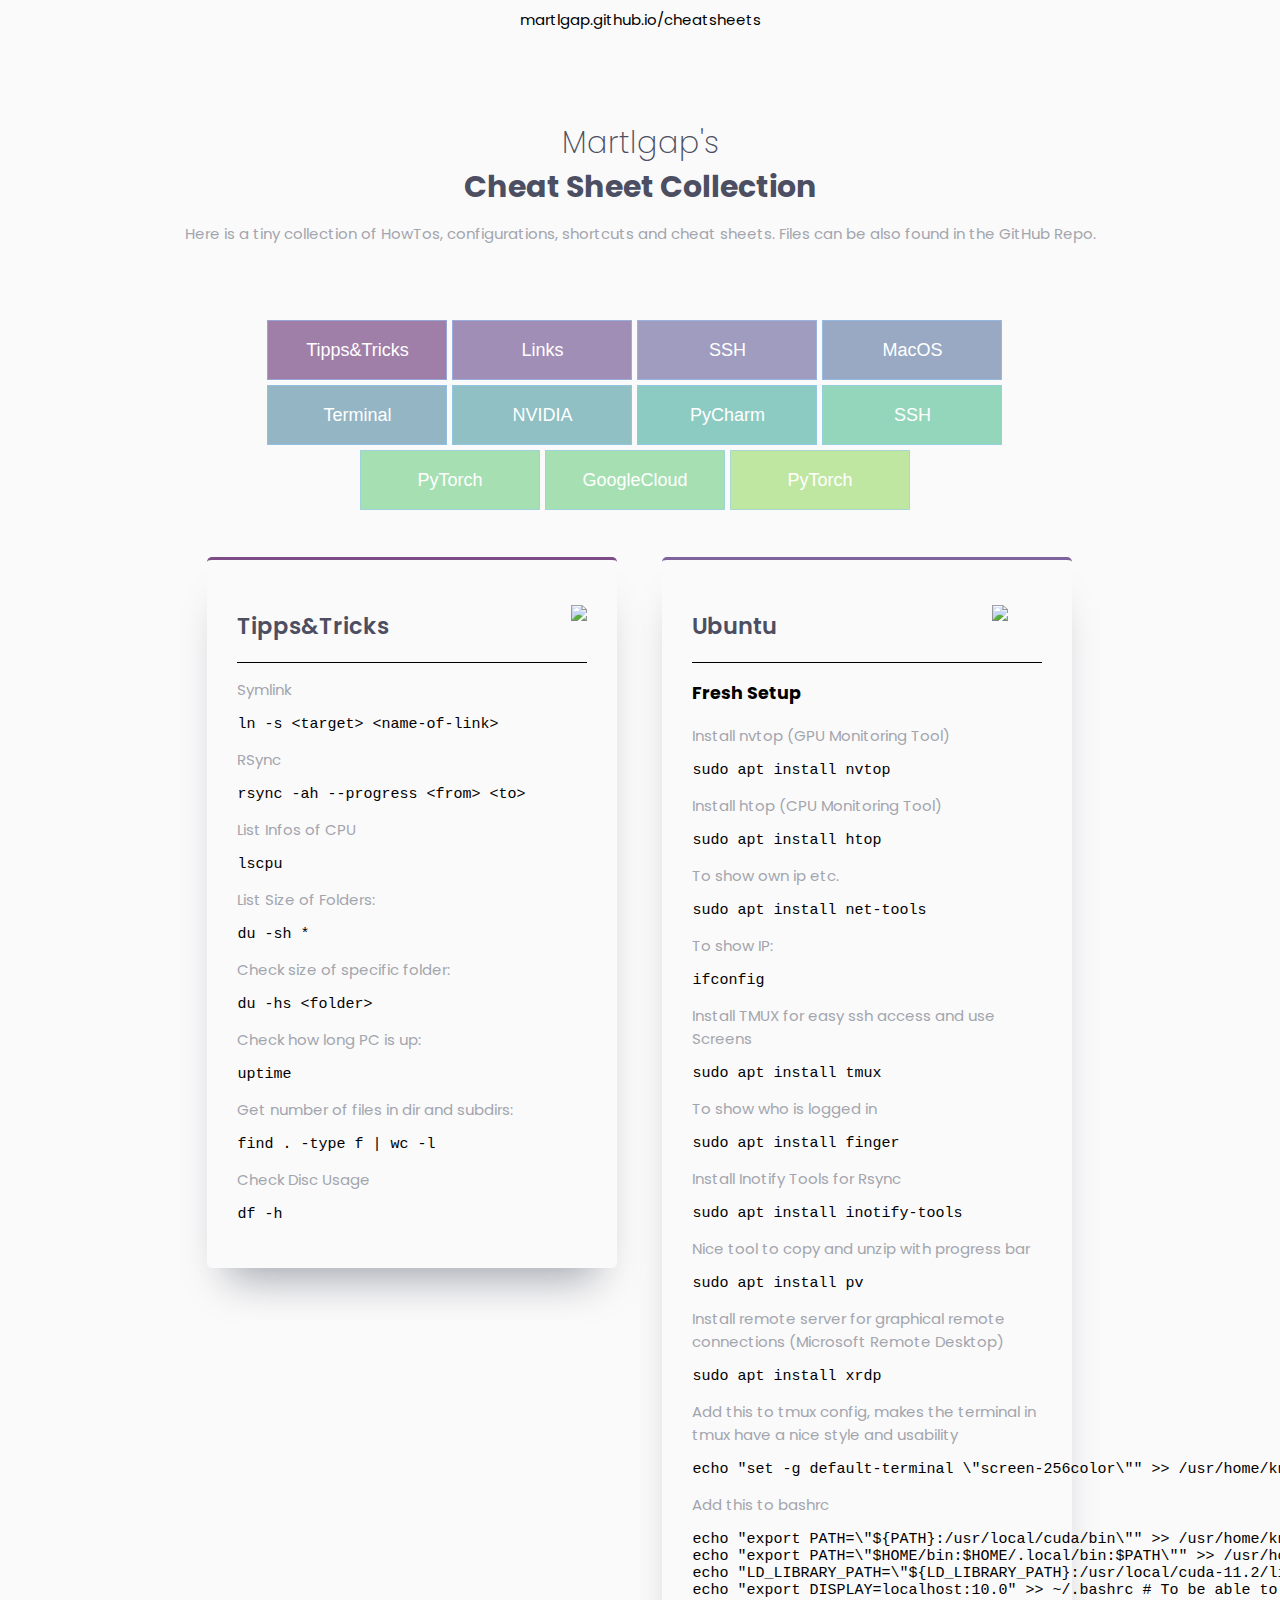
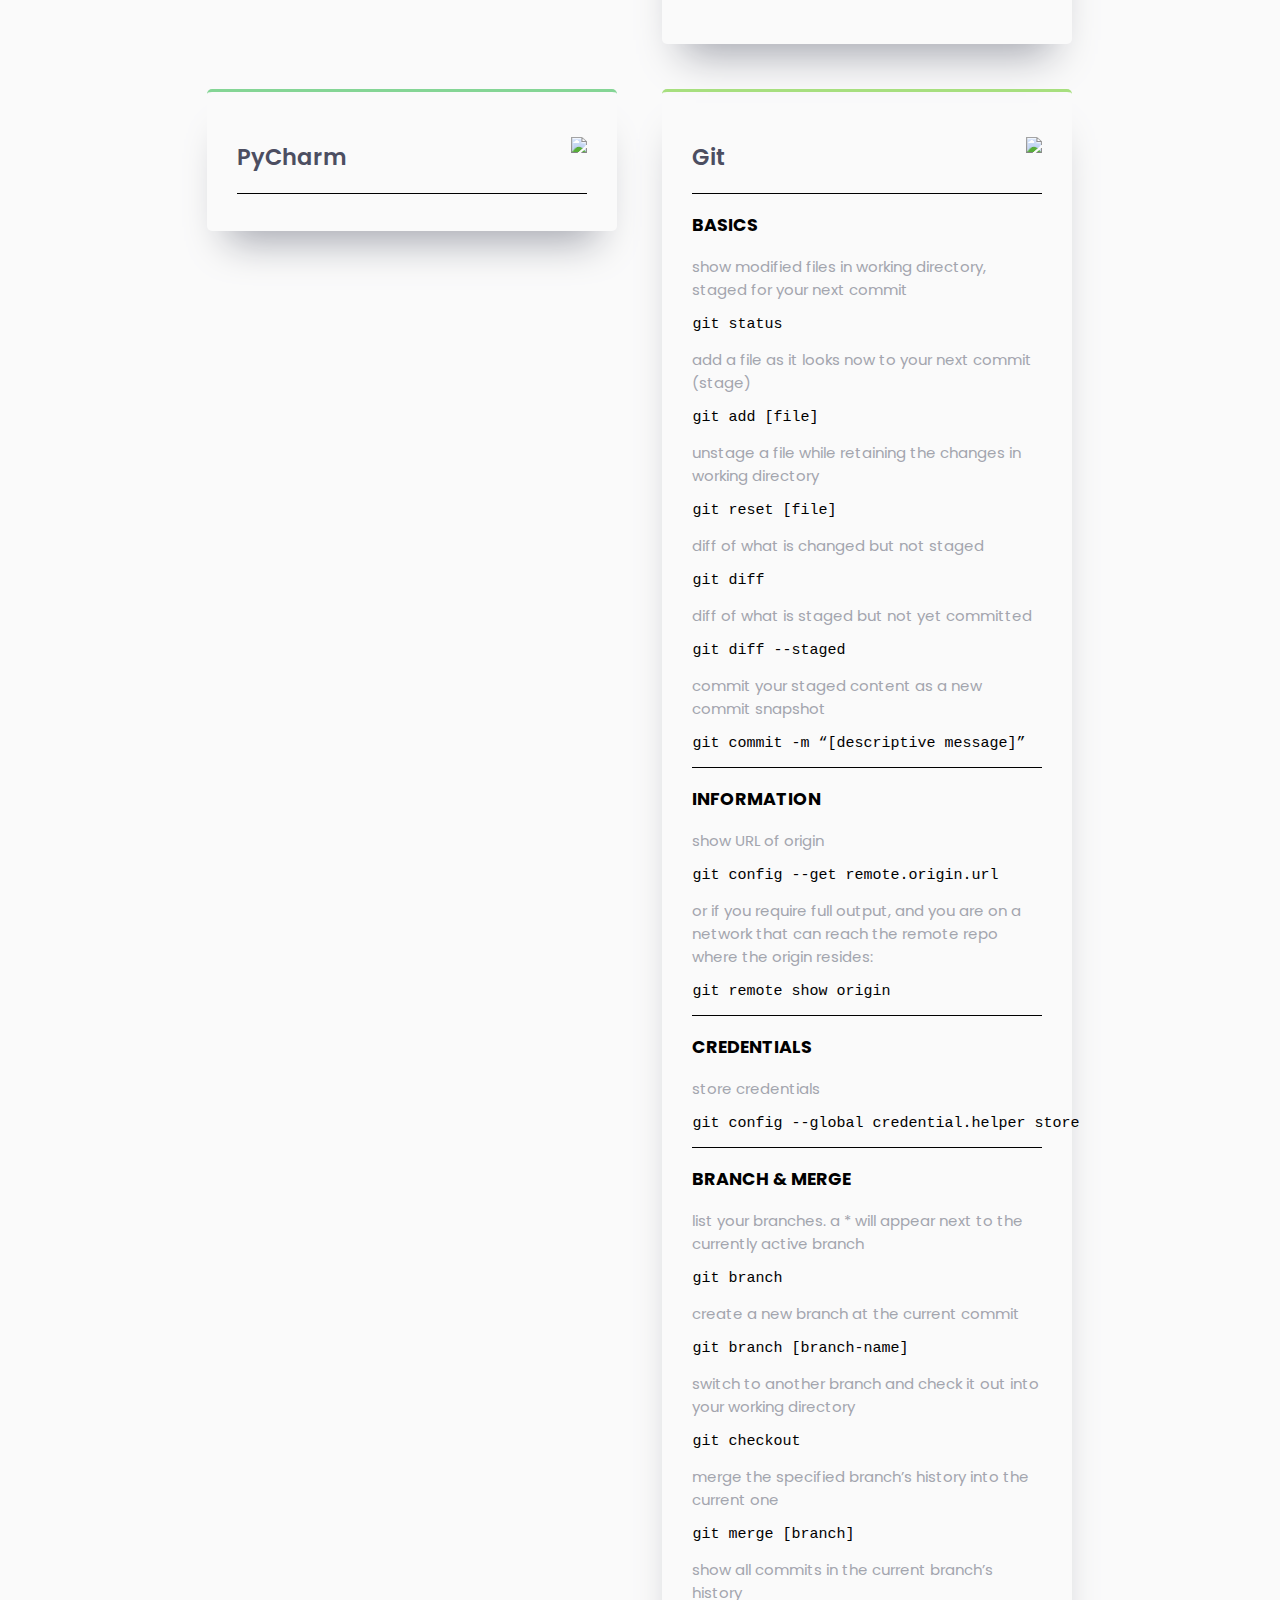
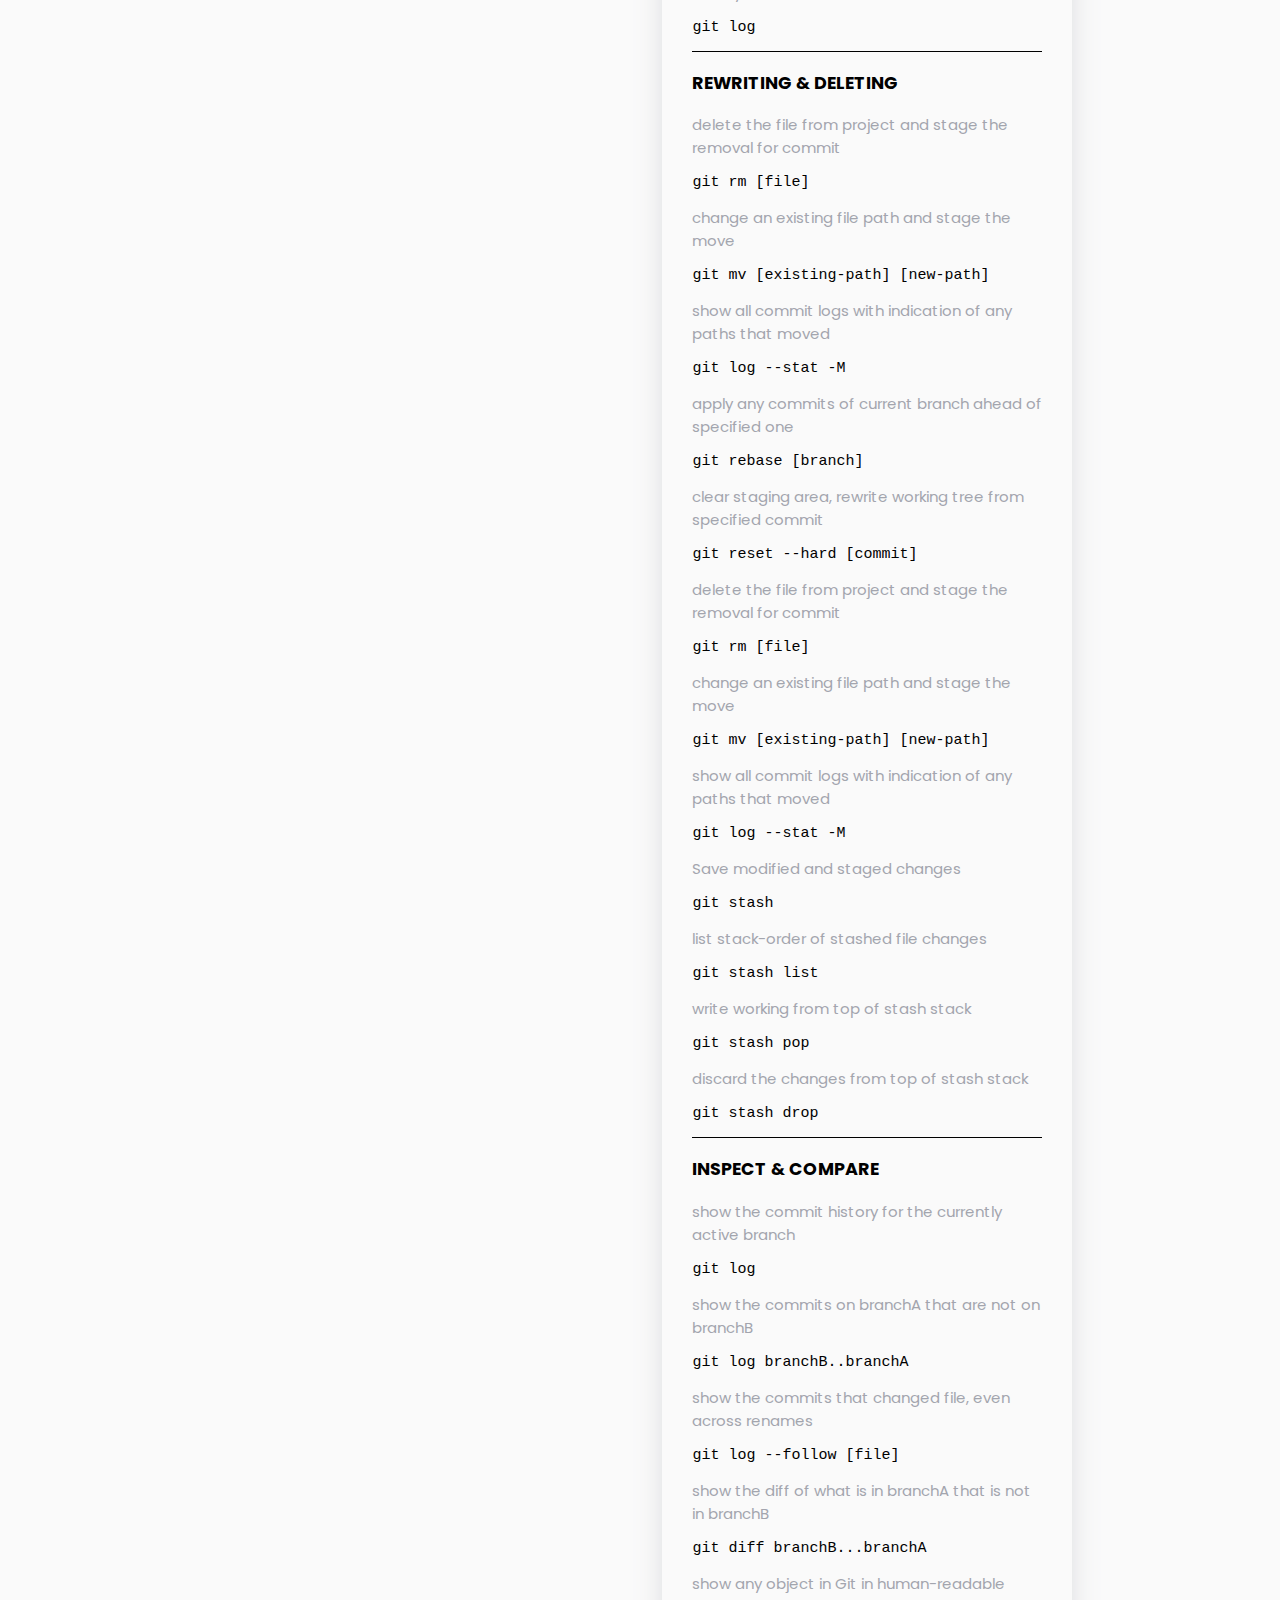
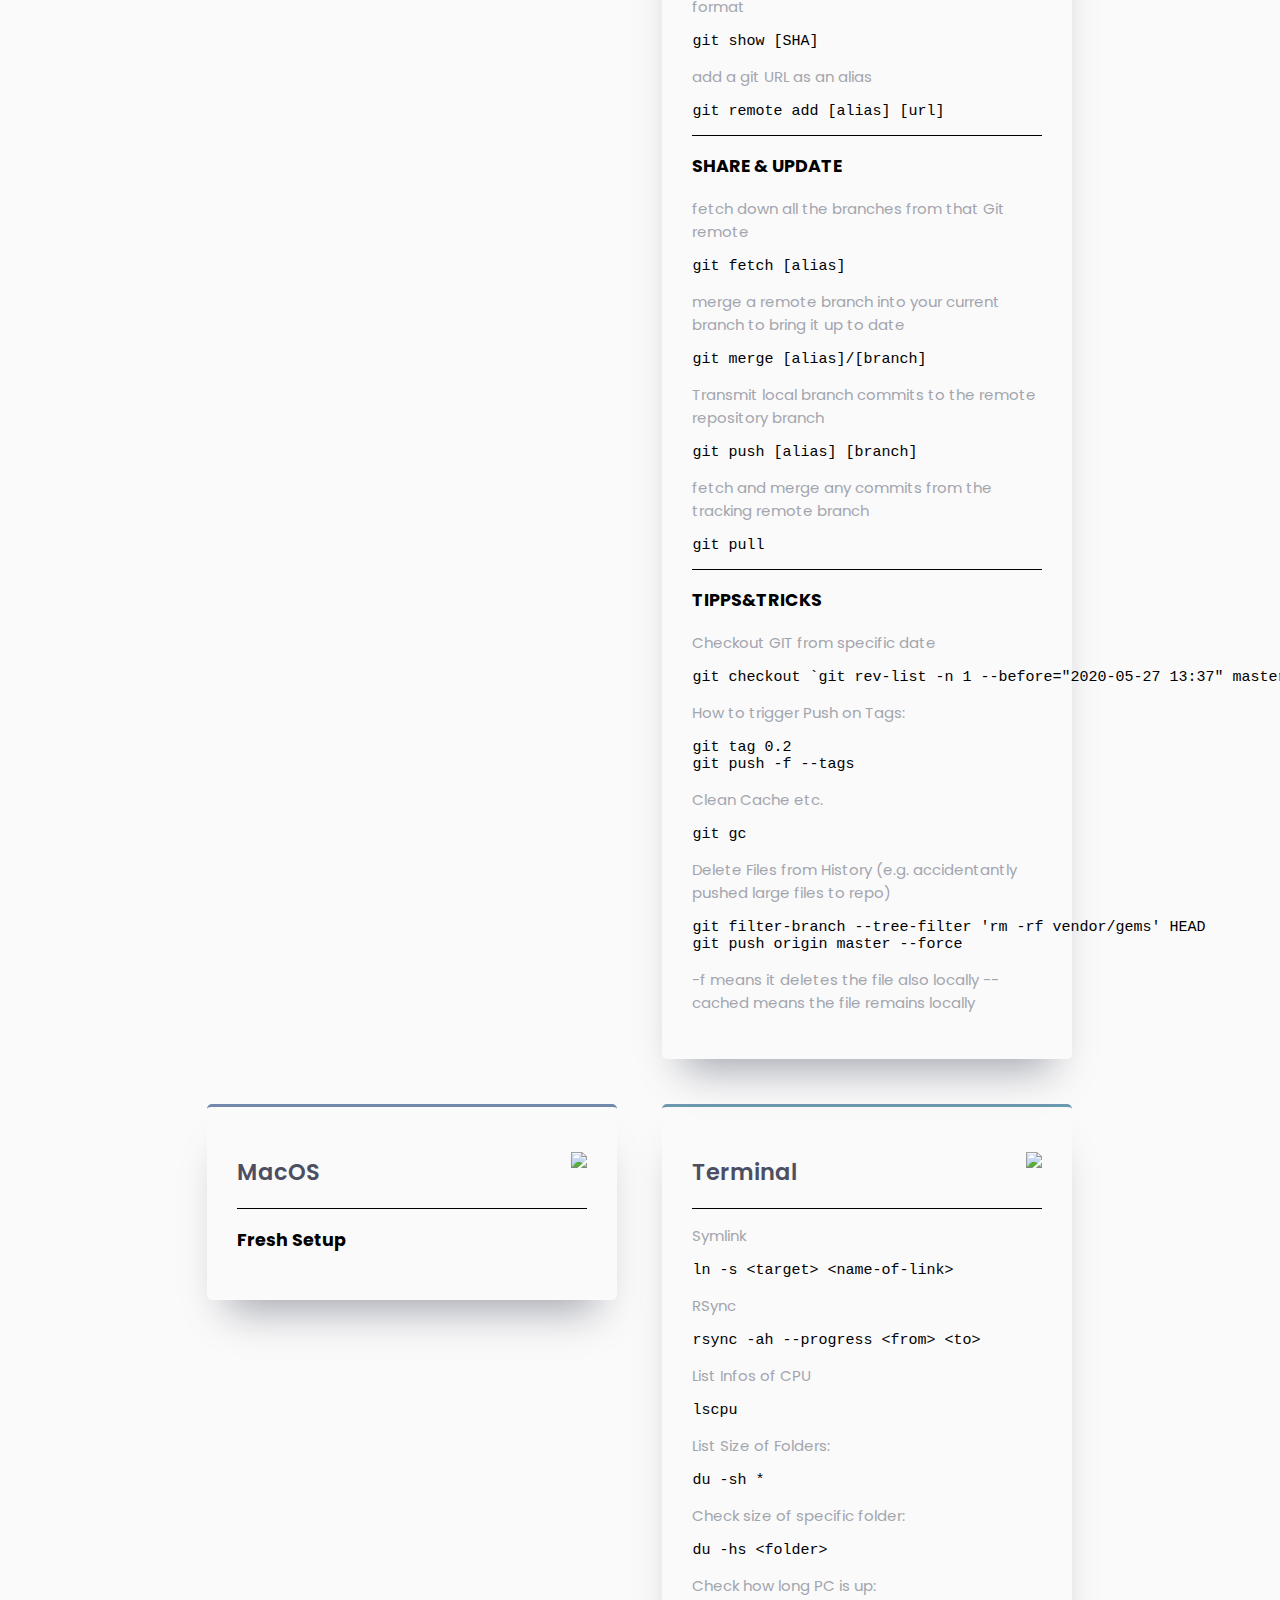
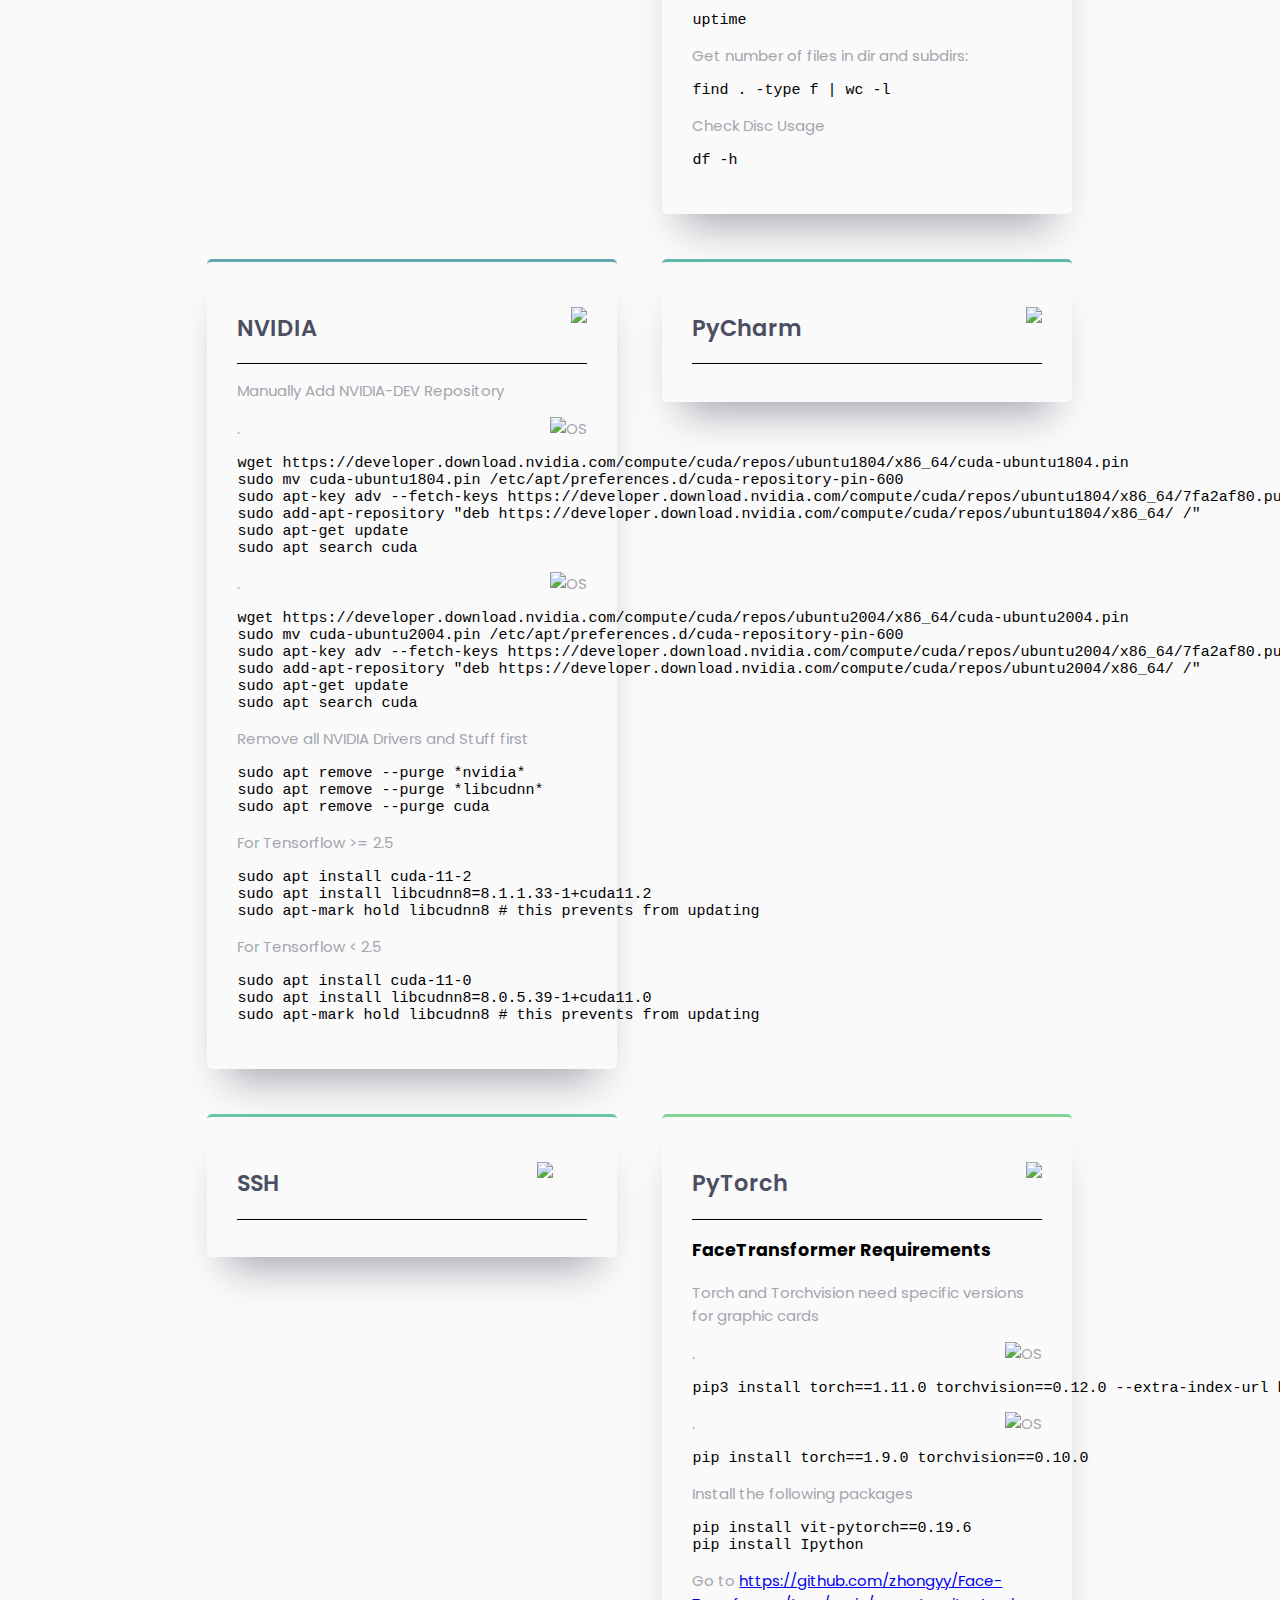
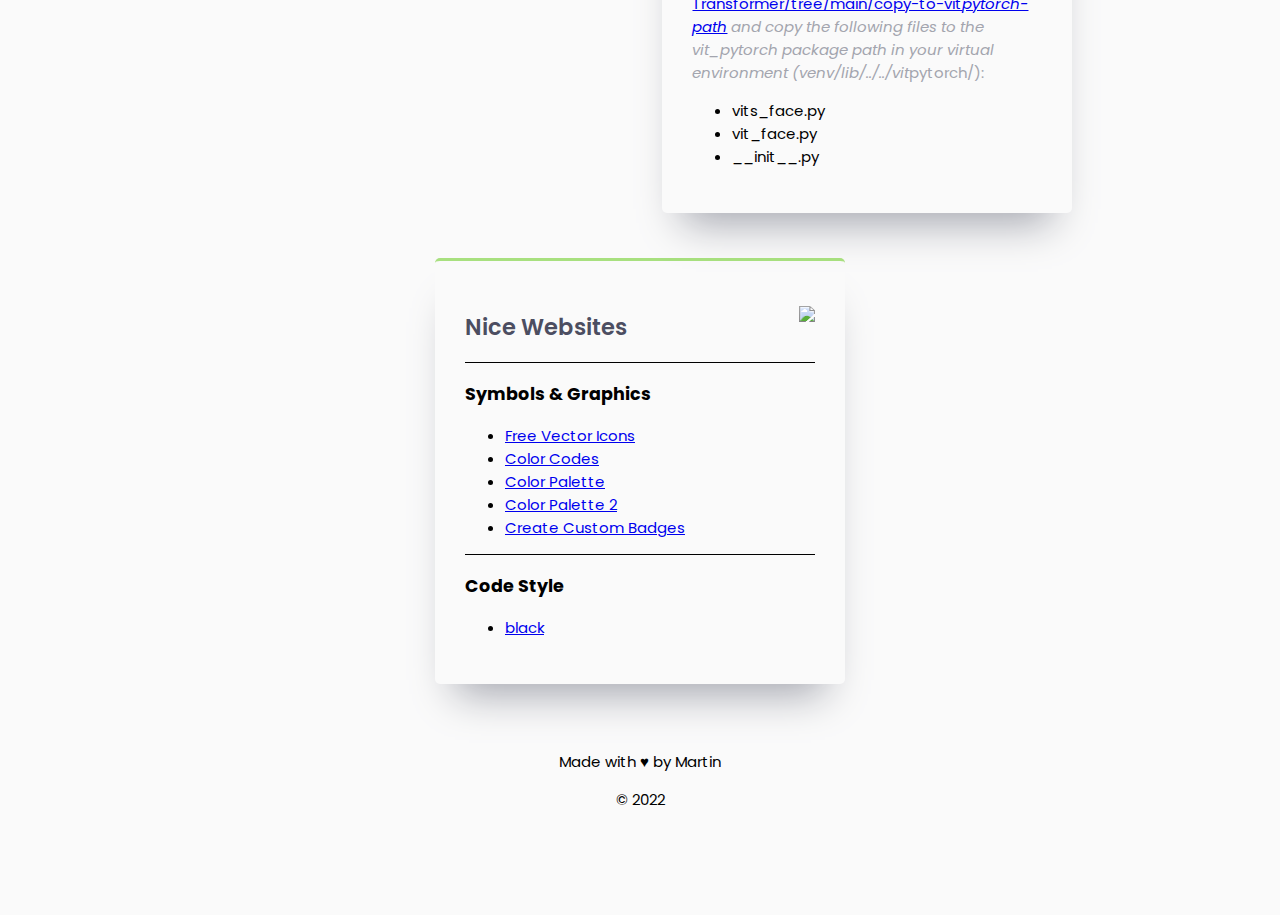
==== docs/index.html @ 06612ca5 "Merge branch 'main' of https://github.com/Martlgap/cheatsheets" ====
<!DOCTYPE html>

<html lang="en">
  <head>
    <meta charset="utf-8" />
    <meta name="viewport" content="width=device-width, initial-scale=1" />

    <title>Matlgaps's Cheat Sheets</title>
    <meta name="description" content="A collection of HowTos, configurations, and cheatsheets." />
    <meta name="author" content="Martin Knoche" />

    <meta property="og:title" content="Matlgaps's Cheat Sheets" />
    <meta property="og:type" content="website" />
    <meta property="og:url" content="https://www.sitepoint.com/a-basic-html5-template/" />
    <meta property="og:description" content="A simple HTML5 Template for new projects." />
    <meta property="og:image" content="./preview.png" />

    <link rel="apple-touch-icon" sizes="180x180" href="./favicon/apple-touch-icon.png" />
    <link rel="icon" type="image/png" sizes="32x32" href="./favicon/favicon-32x32.png" />
    <link rel="icon" type="image/png" sizes="16x16" href="./favicon/favicon-16x16.png" />
    <link rel="manifest" href="./favicon/site.webmanifest" />

    <link href="https://cdnjs.cloudflare.com/ajax/libs/prism/1.29.0/themes/prism.css" rel="stylesheet" />
    <link href="https://cdnjs.cloudflare.com/ajax/libs/prism/1.29.0/plugins/toolbar/prism-toolbar.css" rel="stylesheet" />
    <link href="https://fonts.googleapis.com/css2?family=Poppins:ital,wght@0,200;0,400;0,600;1,200;1,400;1,600&display=swap" rel="stylesheet" />
    <link href="css/style.css" rel="stylesheet" />
  </head>

  <body>
    <div class="container">
      <a href="https://martlgap.github.io/cheatsheets" style="color: black; text-decoration-line: none">martlgap.github.io/cheatsheets</a>
    </div>

    <div class="header">
      <h1>Martlgap's</h1>
      <h1>Cheat Sheet Collection</h1>
      <p>Here is a tiny collection of HowTos, configurations, shortcuts and cheat sheets. Files can be also found in the GitHub Repo.</p>
    </div>

    <div class="container">
      <div class="container1">
        <div class="item">
          <button class="btn btn-0">
            <a href="#Tipps&Tricks">
              <svg width="180px" height="60px" viewBox="0 0 180 60" class="border">
                <polyline points="179,1 179,59 1,59 1,1 179,1" class="bg-line" />
                <polyline points="179,1 179,59 1,59 1,1 179,1" class="hl-line" />
              </svg>
              <span>Tipps&Tricks</span>
            </a>
          </button>
        </div>
        <div class="item">
          <button class="btn btn-1">
            <a href="#Links">
              <svg width="180px" height="60px" viewBox="0 0 180 60" class="border">
                <polyline points="179,1 179,59 1,59 1,1 179,1" class="bg-line" />
                <polyline points="179,1 179,59 1,59 1,1 179,1" class="hl-line" />
              </svg>
              <span>Links</span>
            </a>
          </button>
        </div>
        <div class="item">
          <button class="btn btn-2">
            <a href="#SSH">
              <svg width="180px" height="60px" viewBox="0 0 180 60" class="border">
                <polyline points="179,1 179,59 1,59 1,1 179,1" class="bg-line" />
                <polyline points="179,1 179,59 1,59 1,1 179,1" class="hl-line" />
              </svg>
              <span>SSH</span>
            </a>
          </button>
        </div>
        <div class="item">
          <button class="btn btn-3">
            <a href="#MacOS">
              <svg width="180px" height="60px" viewBox="0 0 180 60" class="border">
                <polyline points="179,1 179,59 1,59 1,1 179,1" class="bg-line" />
                <polyline points="179,1 179,59 1,59 1,1 179,1" class="hl-line" />
              </svg>
              <span>MacOS</span>
            </a>
          </button>
        </div>
        <div class="item">
          <button class="btn btn-4">
            <a href="#Terminal">
              <svg width="180px" height="60px" viewBox="0 0 180 60" class="border">
                <polyline points="179,1 179,59 1,59 1,1 179,1" class="bg-line" />
                <polyline points="179,1 179,59 1,59 1,1 179,1" class="hl-line" />
              </svg>
              <span>Terminal</span>
            </a>
          </button>
        </div>
        <div class="item">
          <button class="btn btn-5">
            <a href="#NVIDIA">
              <svg width="180px" height="60px" viewBox="0 0 180 60" class="border">
                <polyline points="179,1 179,59 1,59 1,1 179,1" class="bg-line" />
                <polyline points="179,1 179,59 1,59 1,1 179,1" class="hl-line" />
              </svg>
              <span>NVIDIA</span>
            </a>
          </button>
        </div>
        <div class="item">
          <button class="btn btn-6">
            <a href="#PyCharm">
              <svg width="180px" height="60px" viewBox="0 0 180 60" class="border">
                <polyline points="179,1 179,59 1,59 1,1 179,1" class="bg-line" />
                <polyline points="179,1 179,59 1,59 1,1 179,1" class="hl-line" />
              </svg>
              <span>PyCharm</span>
            </a>
          </button>
        </div>
        <div class="item">
          <button class="btn btn-7">
            <a href="#SSH">
              <svg width="180px" height="60px" viewBox="0 0 180 60" class="border">
                <polyline points="179,1 179,59 1,59 1,1 179,1" class="bg-line" />
                <polyline points="179,1 179,59 1,59 1,1 179,1" class="hl-line" />
              </svg>
              <span>SSH</span>
            </a>
          </button>
        </div>
        <div class="item">
          <button class="btn btn-8">
            <a href="#PyTorch">
              <svg width="180px" height="60px" viewBox="0 0 180 60" class="border">
                <polyline points="179,1 179,59 1,59 1,1 179,1" class="bg-line" />
                <polyline points="179,1 179,59 1,59 1,1 179,1" class="hl-line" />
              </svg>
              <span>PyTorch</span>
            </a>
          </button>
        </div>
        <div class="item">
          <button class="btn btn-8">
            <a href="#GoogleCloud">
              <svg width="180px" height="60px" viewBox="0 0 180 60" class="border">
                <polyline points="179,1 179,59 1,59 1,1 179,1" class="bg-line" />
                <polyline points="179,1 179,59 1,59 1,1 179,1" class="hl-line" />
              </svg>
              <span>GoogleCloud</span>
            </a>
          </button>
        </div>
        <div class="item">
          <button class="btn btn-9">
            <a href="#Links">
              <svg width="180px" height="60px" viewBox="0 0 180 60" class="border">
                <polyline points="179,1 179,59 1,59 1,1 179,1" class="bg-line" />
                <polyline points="179,1 179,59 1,59 1,1 179,1" class="hl-line" />
              </svg>
              <span>PyTorch</span>
            </a>
          </button>
        </div>
      </div>
    </div>

    <div class="container">
      <div class="container2">
        <div class="box box-0" id="Tipps&Tricks"><p><img src="https://cdn-icons-png.flaticon.com/512/564/564427.png" height="50px"></img></p>

<h2>Tipps&amp;Tricks</h2>

<hr />

<p>Symlink</p>

<pre><code class="bash language-bash">ln -s &lt;target&gt; &lt;name-of-link&gt;
</code></pre>

<p>RSync</p>

<pre><code class="bash language-bash">rsync -ah --progress &lt;from&gt; &lt;to&gt;
</code></pre>

<p>List Infos of CPU</p>

<pre><code class="shell language-shell">lscpu
</code></pre>

<p>List Size of Folders:</p>

<pre><code class="shell language-shell">du -sh *
</code></pre>

<p>Check size of specific folder:</p>

<pre><code class="bash language-bash">du -hs &lt;folder&gt;
</code></pre>

<p>Check how long PC is up:</p>

<pre><code class="bash language-bash">uptime
</code></pre>

<p>Get number of files in dir and subdirs:</p>

<pre><code class="bash language-bash">find . -type f | wc -l
</code></pre>

<p>Check Disc Usage</p>

<pre><code class="bash language-bash">df -h
</code></pre>
</div>
        <div class="box box-1" id="Ubuntu"><p><img src="https://upload.wikimedia.org/wikipedia/commons/9/9e/UbuntuCoF.svg" width=50px></img></p>

<h2>Ubuntu</h2>

<hr />

<h3>Fresh Setup</h3>

<p>Install nvtop (GPU Monitoring Tool)</p>

<pre><code class="bash language-bash">sudo apt install nvtop
</code></pre>

<p>Install htop (CPU Monitoring Tool)</p>

<pre><code class="bash language-bash">sudo apt install htop
</code></pre>

<p>To show own ip etc.</p>

<pre><code class="bash language-bash">sudo apt install net-tools
</code></pre>

<p>To show IP:</p>

<pre><code class="bash language-bash">ifconfig
</code></pre>

<p>Install TMUX for easy ssh access and use Screens</p>

<pre><code class="bash language-bash">sudo apt install tmux
</code></pre>

<p>To show who is logged in</p>

<pre><code class="bash language-bash">sudo apt install finger
</code></pre>

<p>Install Inotify Tools for Rsync</p>

<pre><code class="bash language-bash">sudo apt install inotify-tools
</code></pre>

<p>Nice tool to copy and unzip with progress bar</p>

<pre><code class="bash language-bash">sudo apt install pv
</code></pre>

<p>Install remote server for graphical remote connections (Microsoft Remote Desktop)</p>

<pre><code class="bash language-bash">sudo apt install xrdp
</code></pre>

<p>Add this to tmux config, makes the terminal in tmux have a nice style and usability</p>

<pre><code class="bash language-bash">echo "set -g default-terminal \"screen-256color\"" &gt;&gt; /usr/home/kno/.tmux.conf
</code></pre>

<p>Add this to bashrc</p>

<pre><code class="bash language-bash">echo "export PATH=\"${PATH}:/usr/local/cuda/bin\"" &gt;&gt; /usr/home/kno/.bashrc # Set Cuda Path
echo "export PATH=\"$HOME/bin:$HOME/.local/bin:$PATH\"" &gt;&gt; /usr/home/kno/.bashrc
echo "LD_LIBRARY_PATH=\"${LD_LIBRARY_PATH}:/usr/local/cuda-11.2/lib64\"" &gt;&gt; /usr/home/kno/.bashrc # Set Cuda Version
echo "export DISPLAY=localhost:10.0" &gt;&gt; ~/.bashrc # To be able to show window on other machine
</code></pre>
</div>
        <div class="box box-8" id="PyCharm"><p><img src="https://upload.wikimedia.org/wikipedia/commons/1/1d/PyCharm_Icon.svg" height="50px"></img></p>

<h2>PyCharm</h2>

<hr />
</div>
        <div class="box box-9" id="Git"><p><img src="https://git-scm.com/images/logos/downloads/Git-Icon-1788C.png" height=40px></img></p>

<h2>Git</h2>

<hr />

<h3>BASICS</h3>

<p>show modified files in working directory, staged for your next commit</p>

<pre><code class="bash language-bash">git status
</code></pre>

<p>add a file as it looks now to your next commit (stage)</p>

<pre><code class="bash language-bash">git add [file]
</code></pre>

<p>unstage a file while retaining the changes in working directory</p>

<pre><code class="bash language-bash">git reset [file]
</code></pre>

<p>diff of what is changed but not staged</p>

<pre><code class="bash language-bash">git diff
</code></pre>

<p>diff of what is staged but not yet committed</p>

<pre><code class="bash language-bash">git diff --staged
</code></pre>

<p>commit your staged content as a new commit snapshot</p>

<pre><code class="bash language-bash">git commit -m “[descriptive message]”
</code></pre>

<hr />

<h3>INFORMATION</h3>

<p>show URL of origin</p>

<pre><code class="bash language-bash">git config --get remote.origin.url
</code></pre>

<p>or if you require full output, and you are on a network that can reach the remote repo where the origin resides:</p>

<pre><code class="bash language-bash">git remote show origin
</code></pre>

<hr />

<h3>CREDENTIALS</h3>

<p>store credentials</p>

<pre><code class="bash language-bash">git config --global credential.helper store
</code></pre>

<hr />

<h3>BRANCH &amp; MERGE</h3>

<p>list your branches. a * will appear next to the currently active branch</p>

<pre><code class="bash language-bash">git branch
</code></pre>

<p>create a new branch at the current commit</p>

<pre><code class="bash language-bash">git branch [branch-name]
</code></pre>

<p>switch to another branch and check it out into your working directory</p>

<pre><code class="bash language-bash">git checkout
</code></pre>

<p>merge the specified branch’s history into the current one</p>

<pre><code class="bash language-bash">git merge [branch]
</code></pre>

<p>show all commits in the current branch’s history</p>

<pre><code class="bash language-bash">git log
</code></pre>

<hr />

<h3>REWRITING &amp; DELETING</h3>

<p>delete the file from project and stage the removal for commit</p>

<pre><code class="bash language-bash">git rm [file]
</code></pre>

<p>change an existing file path and stage the move</p>

<pre><code class="bash language-bash">git mv [existing-path] [new-path]
</code></pre>

<p>show all commit logs with indication of any paths that moved</p>

<pre><code class="bash language-bash">git log --stat -M
</code></pre>

<p>apply any commits of current branch ahead of specified one</p>

<pre><code class="bash language-bash">git rebase [branch]
</code></pre>

<p>clear staging area, rewrite working tree from specified commit</p>

<pre><code class="bash language-bash">git reset --hard [commit]
</code></pre>

<p>delete the file from project and stage the removal for commit</p>

<pre><code class="bash language-bash">git rm [file]
</code></pre>

<p>change an existing file path and stage the move</p>

<pre><code class="bash language-bash">git mv [existing-path] [new-path]
</code></pre>

<p>show all commit logs with indication of any paths that moved</p>

<pre><code class="bash language-bash">git log --stat -M
</code></pre>

<p>Save modified and staged changes</p>

<pre><code class="bash language-bash">git stash
</code></pre>

<p>list stack-order of stashed file changes</p>

<pre><code class="bash language-bash">git stash list
</code></pre>

<p>write working from top of stash stack</p>

<pre><code class="bash language-bash">git stash pop
</code></pre>

<p>discard the changes from top of stash stack</p>

<pre><code class="bash language-bash">git stash drop
</code></pre>

<hr />

<h3>INSPECT &amp; COMPARE</h3>

<p>show the commit history for the currently active branch</p>

<pre><code class="bash language-bash">git log
</code></pre>

<p>show the commits on branchA that are not on branchB</p>

<pre><code class="bash language-bash">git log branchB..branchA
</code></pre>

<p>show the commits that changed file, even across renames</p>

<pre><code class="bash language-bash">git log --follow [file]
</code></pre>

<p>show the diff of what is in branchA that is not in branchB</p>

<pre><code class="bash language-bash">git diff branchB...branchA
</code></pre>

<p>show any object in Git in human-readable format</p>

<pre><code class="bash language-bash">git show [SHA]
</code></pre>

<p>add a git URL as an alias</p>

<pre><code class="bash language-bash">git remote add [alias] [url]
</code></pre>

<hr />

<h3>SHARE &amp; UPDATE</h3>

<p>fetch down all the branches from that Git remote</p>

<pre><code class="bash language-bash">git fetch [alias]
</code></pre>

<p>merge a remote branch into your current branch to bring it up to date</p>

<pre><code class="bash language-bash">git merge [alias]/[branch]
</code></pre>

<p>Transmit local branch commits to the remote repository branch</p>

<pre><code class="bash language-bash">git push [alias] [branch]
</code></pre>

<p>fetch and merge any commits from the tracking remote branch</p>

<pre><code class="bash language-bash">git pull
</code></pre>

<hr />

<h3>TIPPS&amp;TRICKS</h3>

<p>Checkout GIT from specific date</p>

<pre><code class="bash language-bash">git checkout `git rev-list -n 1 --before="2020-05-27 13:37" master`
</code></pre>

<p>How to trigger Push on Tags:</p>

<pre><code class="bash language-bash">git tag 0.2
git push -f --tags
</code></pre>

<p>Clean Cache etc.</p>

<pre><code class="bash language-bash">git gc
</code></pre>

<p>Delete Files from History (e.g. accidentantly pushed large files to repo)</p>

<pre><code class="bash language-bash">git filter-branch --tree-filter 'rm -rf vendor/gems' HEAD
git push origin master --force
</code></pre>

<p>-f means it deletes the file also locally
--cached means the file remains locally</p>
</div>
        <div class="box box-3" id="MacOS"><p><img src="https://upload.wikimedia.org/wikipedia/commons/2/22/MacOS_logo_%282017%29.svg" height="50px"></img></p>

<h2>MacOS</h2>

<hr />

<h3>Fresh Setup</h3>
</div>
        <div class="box box-4" id="Terminal"><p><img src="https://upload.wikimedia.org/wikipedia/commons/d/d8/High-contrast-utilities-terminal.svg" height=55px></img></p>

<h2>Terminal</h2>

<hr />

<p>Symlink</p>

<pre><code class="bash language-bash">ln -s &lt;target&gt; &lt;name-of-link&gt;
</code></pre>

<p>RSync</p>

<pre><code class="bash language-bash">rsync -ah --progress &lt;from&gt; &lt;to&gt;
</code></pre>

<p>List Infos of CPU</p>

<pre><code class="shell language-shell">lscpu
</code></pre>

<p>List Size of Folders:</p>

<pre><code class="shell language-shell">du -sh *
</code></pre>

<p>Check size of specific folder:</p>

<pre><code class="bash language-bash">du -hs &lt;folder&gt;
</code></pre>

<p>Check how long PC is up:</p>

<pre><code class="bash language-bash">uptime
</code></pre>

<p>Get number of files in dir and subdirs:</p>

<pre><code class="bash language-bash">find . -type f | wc -l
</code></pre>

<p>Check Disc Usage</p>

<pre><code class="bash language-bash">df -h
</code></pre>
</div>
        <div class="box box-5" id="NVIDIA"><p><img src="https://logos-world.net/wp-content/uploads/2020/11/Nvidia-Emblem.png" height=50px></img></p>

<h2>NVIDIA</h2>

<hr />

<p>Manually Add NVIDIA-DEV Repository</p>

<p><img src="https://img.shields.io/badge/UBUNTU-18.04-FFA500" alt="OS" />
.</p>

<pre><code class="bash language-bash">wget https://developer.download.nvidia.com/compute/cuda/repos/ubuntu1804/x86_64/cuda-ubuntu1804.pin
sudo mv cuda-ubuntu1804.pin /etc/apt/preferences.d/cuda-repository-pin-600
sudo apt-key adv --fetch-keys https://developer.download.nvidia.com/compute/cuda/repos/ubuntu1804/x86_64/7fa2af80.pub
sudo add-apt-repository "deb https://developer.download.nvidia.com/compute/cuda/repos/ubuntu1804/x86_64/ /"
sudo apt-get update
sudo apt search cuda
</code></pre>

<p><img src="https://img.shields.io/badge/UBUNTU-20.04-FFA500" alt="OS" />
.</p>

<pre><code class="bash language-bash">wget https://developer.download.nvidia.com/compute/cuda/repos/ubuntu2004/x86_64/cuda-ubuntu2004.pin
sudo mv cuda-ubuntu2004.pin /etc/apt/preferences.d/cuda-repository-pin-600
sudo apt-key adv --fetch-keys https://developer.download.nvidia.com/compute/cuda/repos/ubuntu2004/x86_64/7fa2af80.pub
sudo add-apt-repository "deb https://developer.download.nvidia.com/compute/cuda/repos/ubuntu2004/x86_64/ /"
sudo apt-get update
sudo apt search cuda
</code></pre>

<p>Remove all NVIDIA Drivers and Stuff first</p>

<pre><code class="bash language-bash">sudo apt remove --purge *nvidia*
sudo apt remove --purge *libcudnn*
sudo apt remove --purge cuda
</code></pre>

<p>For Tensorflow &gt;= 2.5</p>

<pre><code class="bash language-bash">sudo apt install cuda-11-2
sudo apt install libcudnn8=8.1.1.33-1+cuda11.2
sudo apt-mark hold libcudnn8 # this prevents from updating
</code></pre>

<p>For Tensorflow &lt; 2.5</p>

<pre><code class="bash language-bash">sudo apt install cuda-11-0
sudo apt install libcudnn8=8.0.5.39-1+cuda11.0
sudo apt-mark hold libcudnn8 # this prevents from updating
</code></pre>
</div>
        <div class="box box-6" id="PyCharm"><p><img src="https://upload.wikimedia.org/wikipedia/commons/1/1d/PyCharm_Icon.svg" height="50px"></img></p>

<h2>PyCharm</h2>

<hr />
</div>
        <div class="box box-7" id="SSH"><p><img src="https://cdn-icons-png.flaticon.com/512/5262/5262032.png" width=50></img></p>

<h2>SSH</h2>

<hr />
</div>
        <div class="box box-8" id="PyTorch"><p><img src="https://upload.wikimedia.org/wikipedia/commons/1/10/PyTorch_logo_icon.svg" height="50px"></img></p>

<h2>PyTorch</h2>

<hr />

<h3>FaceTransformer Requirements</h3>

<p>Torch and Torchvision need specific versions for graphic cards</p>

<p><img src="https://img.shields.io/badge/NVIDIA-RTX3090-GREEN" alt="OS" />
.</p>

<pre><code class="bash language-bash">pip3 install torch==1.11.0 torchvision==0.12.0 --extra-index-url https://download.pytorch.org/whl/cu113
</code></pre>

<p><img src="https://img.shields.io/badge/NVIDIA-GTX1070-GREEN" alt="OS" />
.</p>

<pre><code class="bash language-bash">pip install torch==1.9.0 torchvision==0.10.0
</code></pre>

<p>Install the following packages</p>

<pre><code class="bash language-bash">pip install vit-pytorch==0.19.6
pip install Ipython
</code></pre>

<p>Go to <a rel="noopener" target="_blank" href="https://github.com/zhongyy/Face-Transformer/tree/main/copy-to-vit_pytorch-path">https://github.com/zhongyy/Face-Transformer/tree/main/copy-to-vit<em>pytorch-path</a> and
copy the following files to the vit_pytorch package path in your virtual environment (venv/lib/../../vit</em>pytorch/):</p>

<ul>
<li>vits_face.py </li>
<li>vit_face.py </li>
<li>__init__.py</li>
</ul>
</div>
        <div class="box box-9" id="Links"><p><img src="https://cdn.icon-icons.com/icons2/1678/PNG/512/wondicon-ui-free-website_111210.png" height=50px></img></p>

<h2>Nice Websites</h2>

<hr />

<h3>Symbols &amp; Graphics</h3>

<ul>
<li><a rel="noopener" target="_blank" href="https://www.flaticon.com/">Free Vector Icons</a></li>
<li><a rel="noopener" target="_blank" href="https://htmlcolorcodes.com/">Color Codes</a></li>
<li><a rel="noopener" target="_blank" href="https://learnui.design/tools/data-color-picker.html#palette">Color Palette</a></li>
<li><a rel="noopener" target="_blank" href="https://mycolor.space/?hex=%23845EC2&amp;sub=1">Color Palette 2</a></li>
<li><a rel="noopener" target="_blank" href="https://shields.io/">Create Custom Badges</a></li>
</ul>

<hr />

<h3>Code Style</h3>

<ul>
<li><a rel="noopener" target="_blank" href="https://black.readthedocs.io/en/stable/the_black_code_style.html">black</a></li>
</ul>
</div>
      </div>
    </div>
  </body>

  <footer>
    <p>Made with <span style="color: black">&hearts;</span> by Martin</p>
    <p><span style="color: black">&#169;</span> 2022</p>
  </footer>

  <script src="https://cdnjs.cloudflare.com/ajax/libs/prism/1.29.0/components/prism-core.min.js"></script>
  <script src="https://cdnjs.cloudflare.com/ajax/libs/prism/1.29.0/plugins/autoloader/prism-autoloader.min.js"></script>
  <script src="https://cdnjs.cloudflare.com/ajax/libs/prism/1.29.0/plugins/toolbar/prism-toolbar.js"></script>
  <script src="js/copy_buttons.js"></script>
  <script src="js/no_tabs.js"></script>
  <script src="js/js-colormaps.js"></script>
  <script src="js/colorize.js"></script>
</html>
---- docs/css/style.css ----
pre[class*="language-"] {
  position: relative;
  overflow: auto;
  margin: 5px 0;
  padding: 1.3rem 0 1rem 1rem;
  background-color: rgb(226, 234, 234);
}

.code-toolbar {
  position: relative;
}

/*.toolbar {
  opacity: 1 !important;
}*/

button {
  position: absolute;
  top: 5px;
  right: 5px;
}

hr {
  height: 1px;
  border-width: 0;
  background-color: black;
}

footer {
  margin-top: 30px;
  text-align: center;
}

/* Cards */
:root {
  --varyDarkBlue: hsl(234, 12%, 34%);
  --grayishBlue: hsl(229, 6%, 66%);
  --veryLightGray: hsl(0, 0%, 98%);
  --weight1: 200;
  --weight2: 400;
  --weight3: 600;
}

body {
  font-size: 15px;
  font-family: "Poppins", sans-serif;
  background-color: var(--veryLightGray);
}

.attribution {
  font-size: 11px;
  text-align: center;
}
.attribution a {
  color: hsl(228, 45%, 44%);
}

h1:first-of-type {
  font-weight: var(--weight1);
  color: var(--varyDarkBlue);
}

h1:last-of-type {
  color: var(--varyDarkBlue);
}

@media (max-width: 400px) {
  h1 {
    font-size: 1.5rem;
  }
}

.header {
  text-align: center;
  line-height: 0.8;
  margin-bottom: 50px;
  margin-top: 100px;
}

.header p {
  margin: 0 auto;
  line-height: 2;
  color: var(--grayishBlue);
}

.box p {
  color: var(--grayishBlue);
}

.box {
  width: 500px;
  border-radius: 5px;
  box-shadow: 0px 30px 40px -20px var(--grayishBlue);
  padding: 30px;
  margin: 20px;
  border-top: 3px solid var(--cyan);
}

img {
  float: right;
}



h2 {
  color: var(--varyDarkBlue);
  font-weight: var(--weight3);
}

/* BUTTON STYLE */
@import url("https://fonts.googleapis.com/css?family=Lato:100&display=swap");

/* TODO -> Change Button Top Right */

/* Page Loading pop on of cards! Flex alignment of cards! */

.btn a {
  text-decoration: none;
}

.container {
  display: flex;
  align-items: center;
  justify-content: center;
}

.container1 {
  width: 40%;
  display: flex;
  flex-direction: row;
  justify-content: center;
  align-items: flex-start;
  flex-wrap: wrap;
  position: relative;
  padding: 1rem;
  gap: 5px;
}

.container2 {
  width: 80%;
  display: flex;
  flex-direction: column;
  flex-flow: row wrap;
  justify-content: center;
  align-items: flex-start;
  flex-wrap: wrap;
  position: relative;
  padding: 1rem;
  gap: 5px;
}

.btn {
  width: 180px;
  height: 60px;
  cursor: pointer;
  border: 1px solid rgba(145, 201, 255, 0.5);
  outline: none;
  transition: 1s ease-in-out;
  font-family: "Lato", sans-serif;
  position: relative;
  background: #6d5570;
}

svg {
  position: absolute;
  left: 0;
  top: 0;
  fill: none;
  stroke: #fff;
  stroke-dasharray: 150 480;
  stroke-dashoffset: 150;
  transition: 1s ease-in-out;
}

.btn:hover {
  transition: 1s ease-in-out;
  /*background: #cd59dc;*/
}

.btn:hover svg {
  stroke-dashoffset: -480;
}

.btn span {
  color: white;
  font-size: 18px;
  font-weight: 100;
}

.btn:hover span {
  color: black;
  font-size: 18px;
  font-weight: 100;
}

@media (max-width: 450px) {
  .box {
    width: 90%;
  }
  .container1 {
    width: 95%;
  }

  .container2 {
    width: 90%;
  }
}

@media (max-width: 1540px) and (min-width: 450px) {
  .box {
    width: 350px;
  }

  .container1 {
    width: 60%;
  }

  .container2 {
    width: 95%;
  }
}
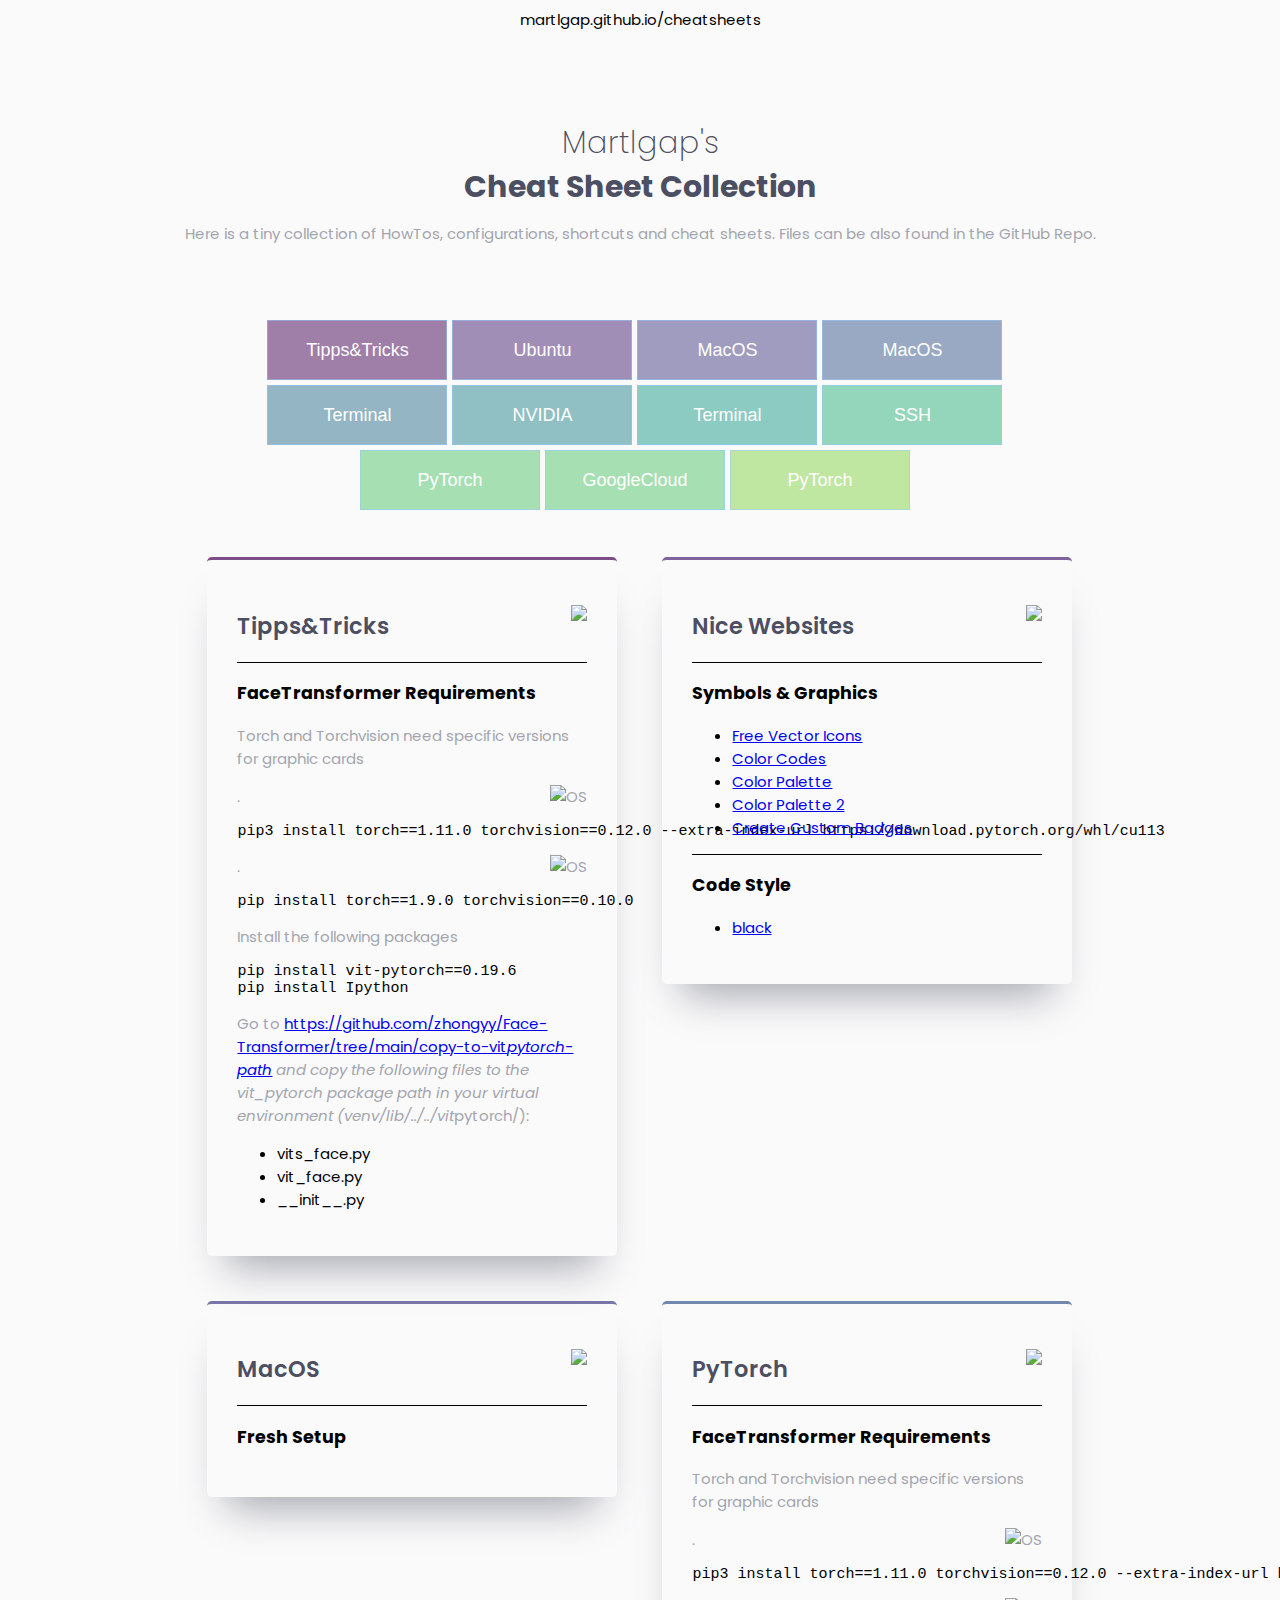
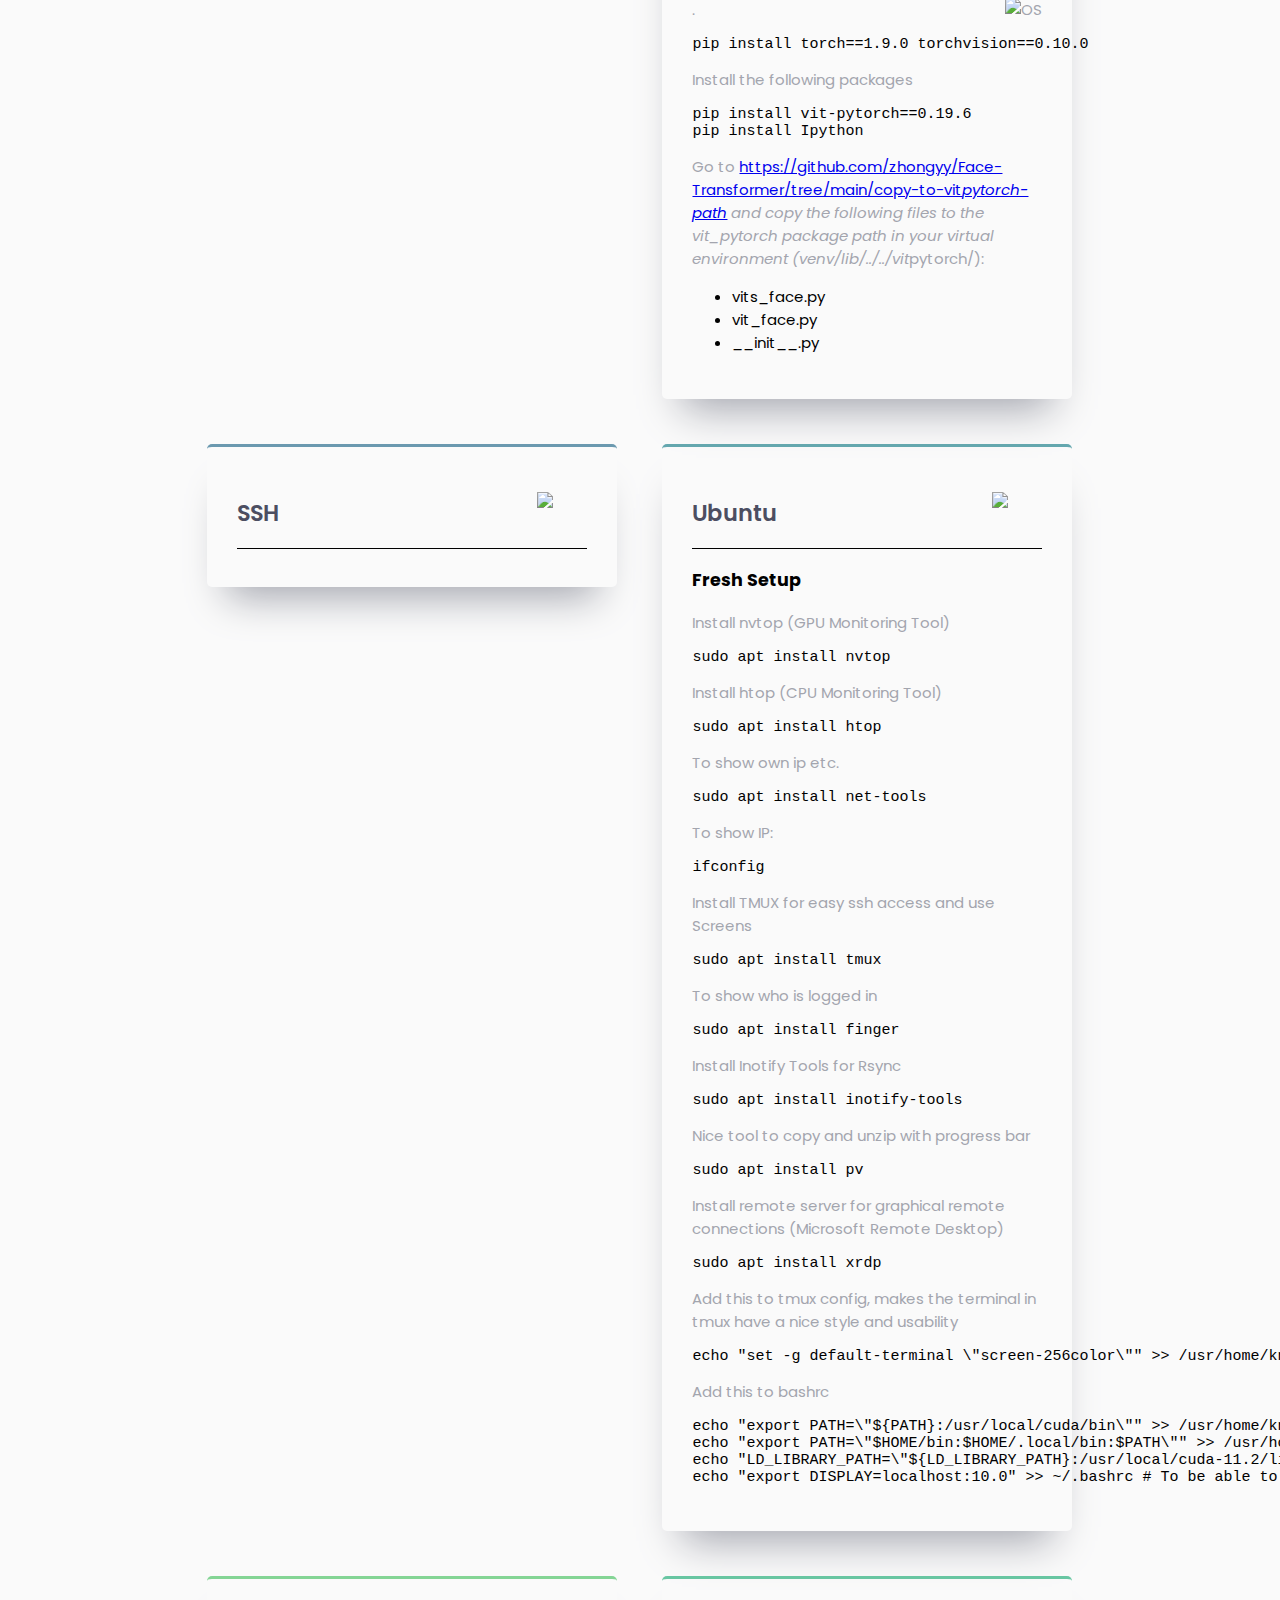
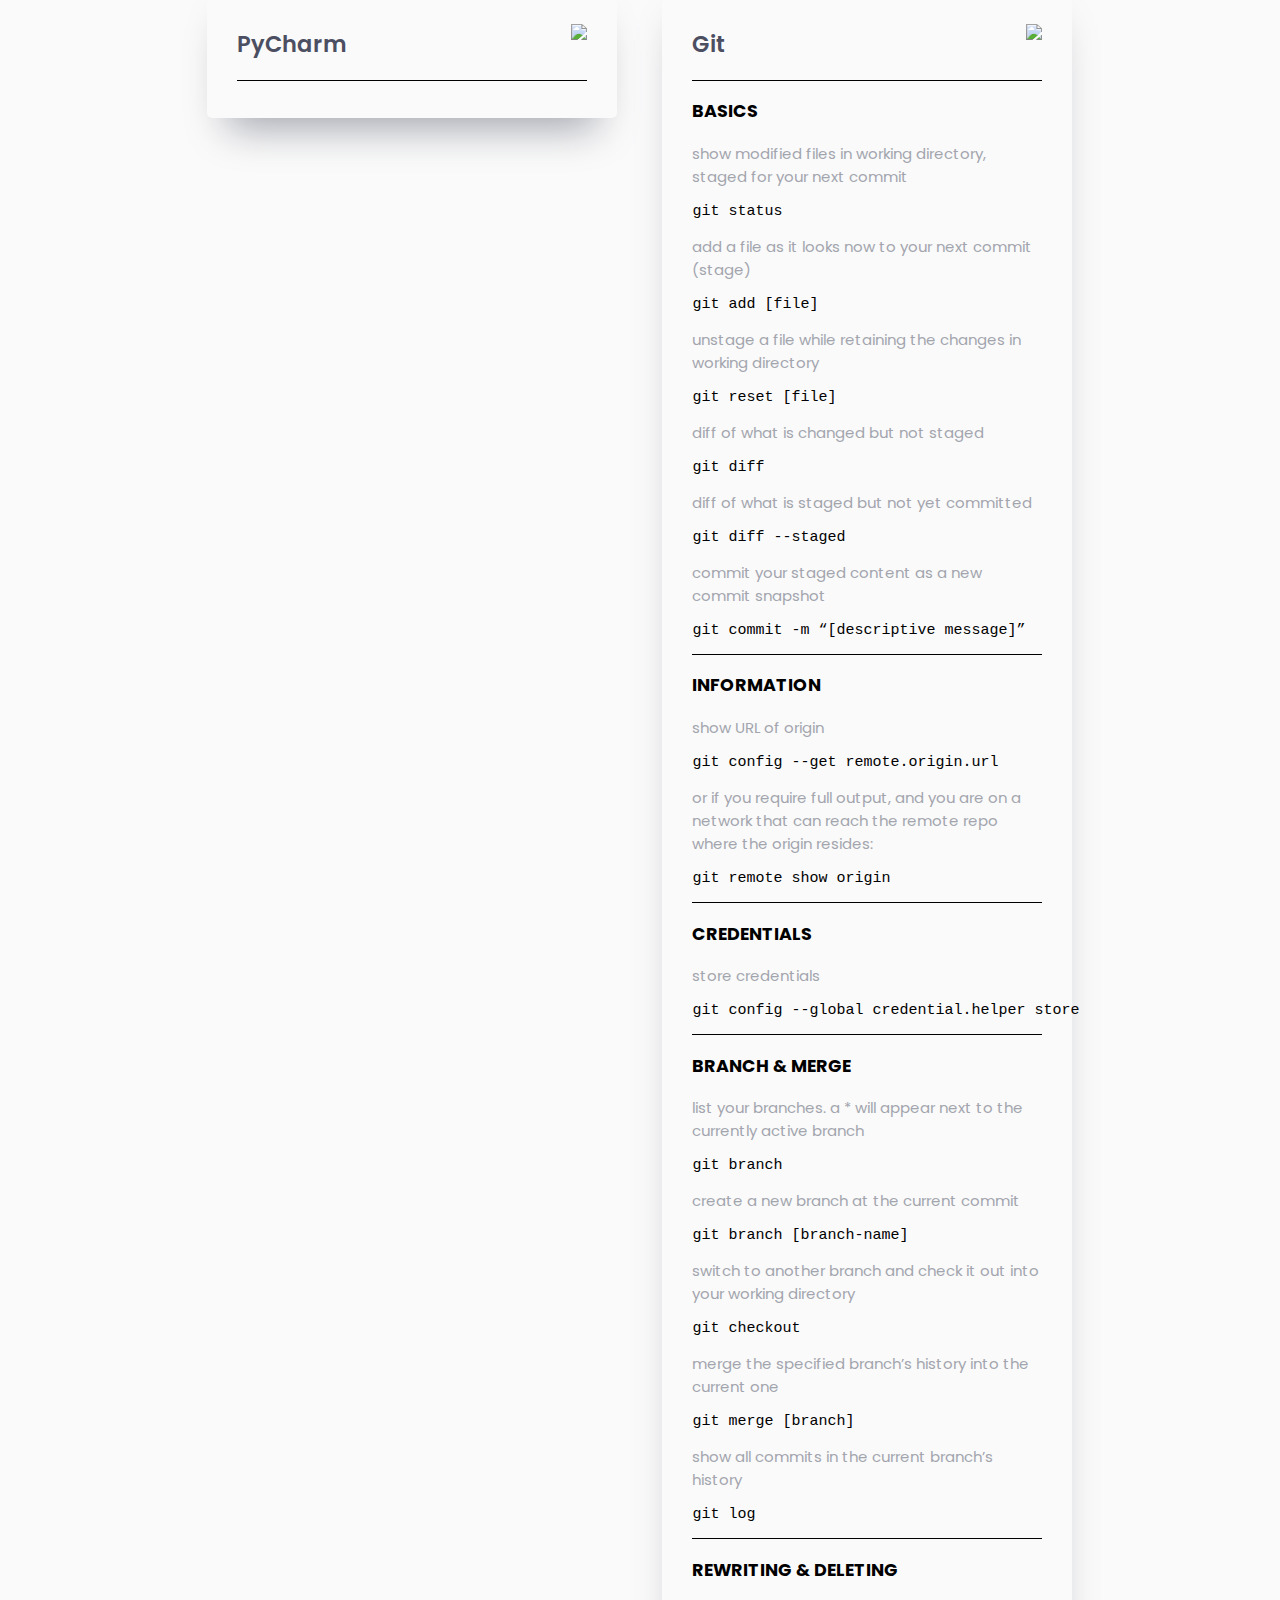
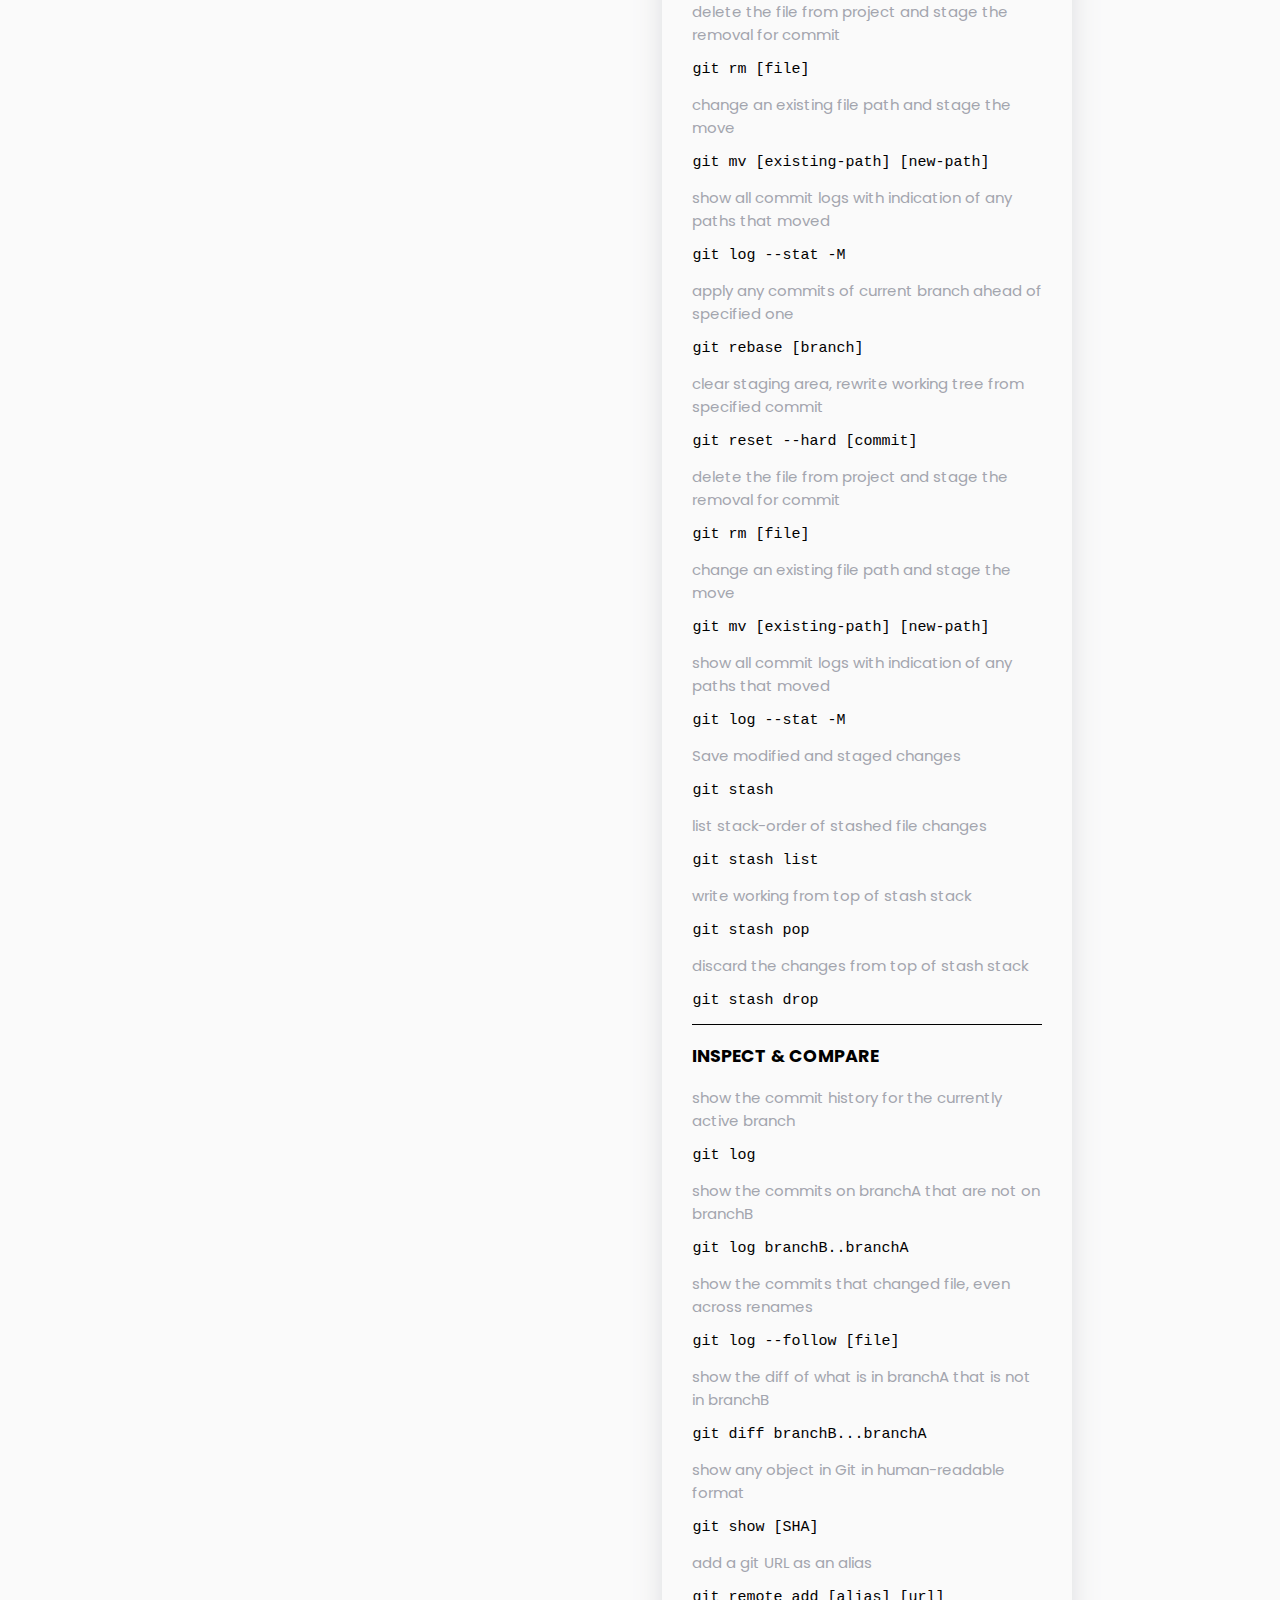
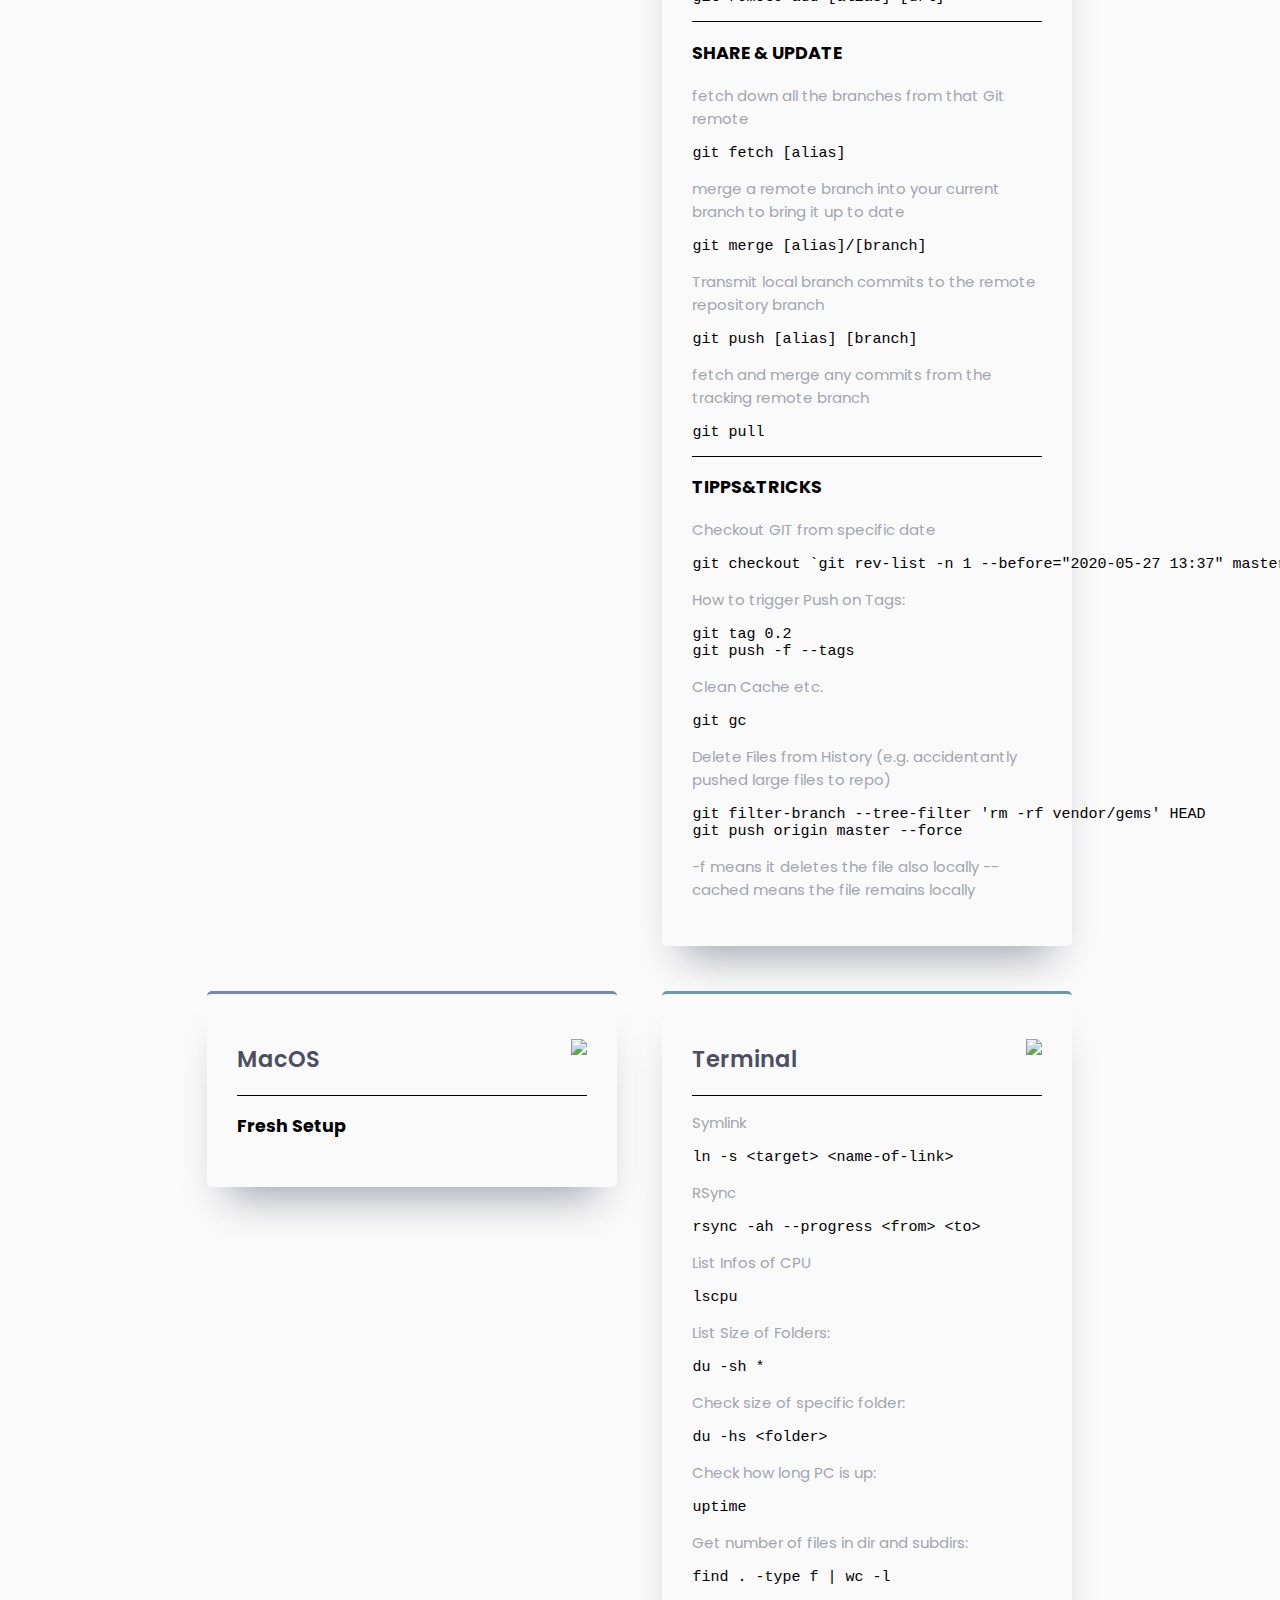
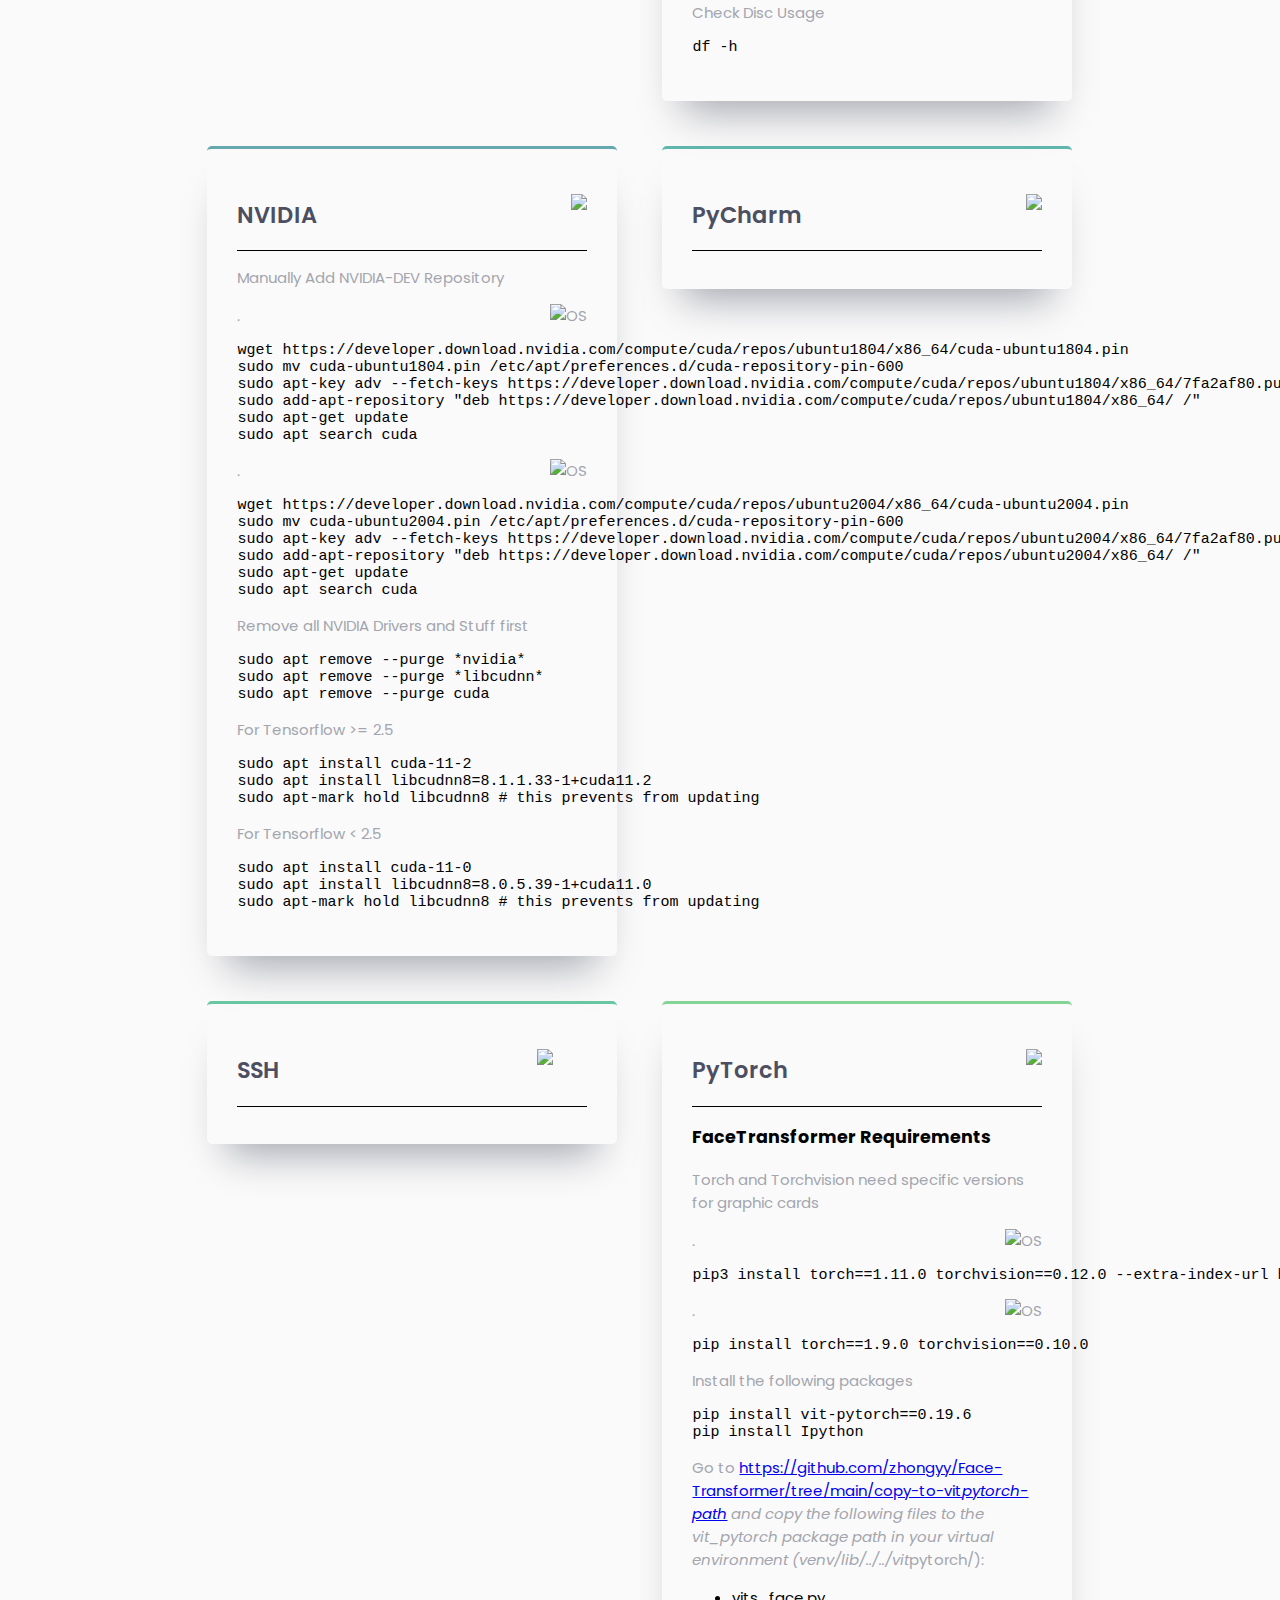
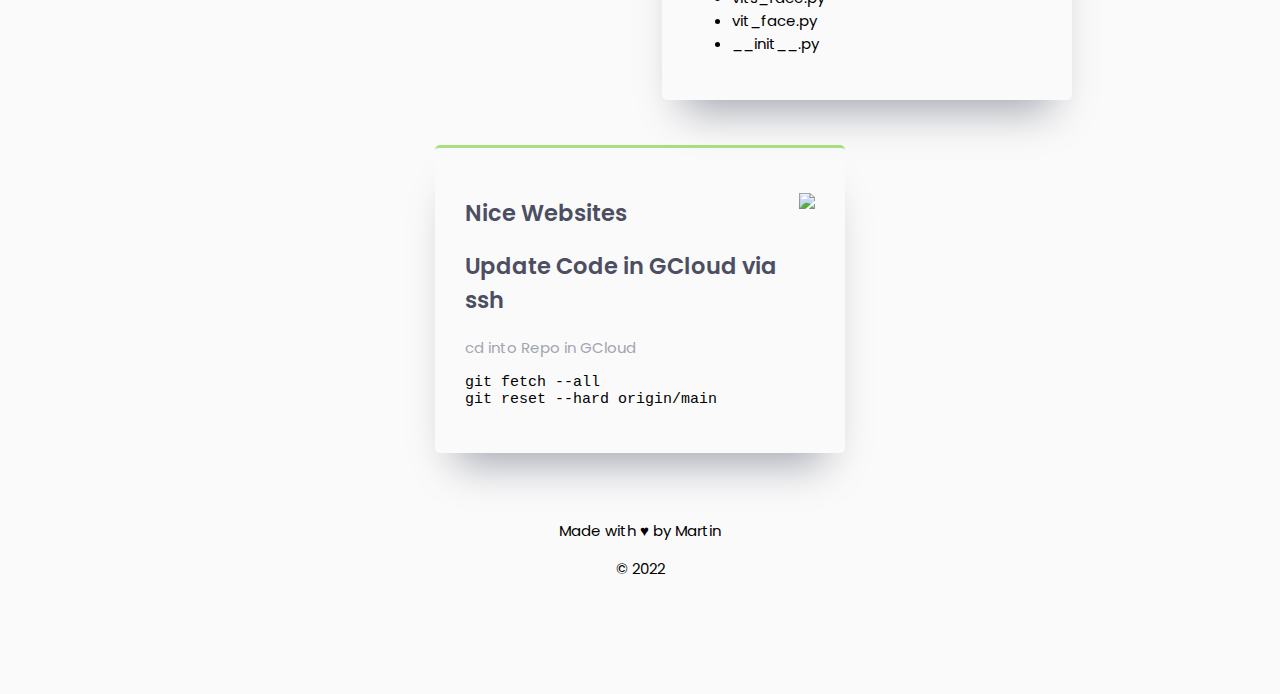
==== commit 00685db9: "Merge branch 'main' of https://github.com/Martlgap/cheatsheets" ====
--- a/docs/index.html
+++ b/docs/index.html
@@ -52,23 +52,23 @@
         </div>
         <div class="item">
           <button class="btn btn-1">
-            <a href="#Links">
-              <svg width="180px" height="60px" viewBox="0 0 180 60" class="border">
-                <polyline points="179,1 179,59 1,59 1,1 179,1" class="bg-line" />
-                <polyline points="179,1 179,59 1,59 1,1 179,1" class="hl-line" />
-              </svg>
-              <span>Links</span>
+            <a href="#Ubuntu">
+              <svg width="180px" height="60px" viewBox="0 0 180 60" class="border">
+                <polyline points="179,1 179,59 1,59 1,1 179,1" class="bg-line" />
+                <polyline points="179,1 179,59 1,59 1,1 179,1" class="hl-line" />
+              </svg>
+              <span>Ubuntu</span>
             </a>
           </button>
         </div>
         <div class="item">
           <button class="btn btn-2">
-            <a href="#SSH">
-              <svg width="180px" height="60px" viewBox="0 0 180 60" class="border">
-                <polyline points="179,1 179,59 1,59 1,1 179,1" class="bg-line" />
-                <polyline points="179,1 179,59 1,59 1,1 179,1" class="hl-line" />
-              </svg>
-              <span>SSH</span>
+            <a href="#MacOS">
+              <svg width="180px" height="60px" viewBox="0 0 180 60" class="border">
+                <polyline points="179,1 179,59 1,59 1,1 179,1" class="bg-line" />
+                <polyline points="179,1 179,59 1,59 1,1 179,1" class="hl-line" />
+              </svg>
+              <span>MacOS</span>
             </a>
           </button>
         </div>
@@ -107,12 +107,12 @@
         </div>
         <div class="item">
           <button class="btn btn-6">
-            <a href="#PyCharm">
-              <svg width="180px" height="60px" viewBox="0 0 180 60" class="border">
-                <polyline points="179,1 179,59 1,59 1,1 179,1" class="bg-line" />
-                <polyline points="179,1 179,59 1,59 1,1 179,1" class="hl-line" />
-              </svg>
-              <span>PyCharm</span>
+            <a href="#Terminal">
+              <svg width="180px" height="60px" viewBox="0 0 180 60" class="border">
+                <polyline points="179,1 179,59 1,59 1,1 179,1" class="bg-line" />
+                <polyline points="179,1 179,59 1,59 1,1 179,1" class="hl-line" />
+              </svg>
+              <span>Terminal</span>
             </a>
           </button>
         </div>
@@ -168,482 +168,6 @@
         <div class="box box-0" id="Tipps&Tricks"><p><img src="https://cdn-icons-png.flaticon.com/512/564/564427.png" height="50px"></img></p>
 
 <h2>Tipps&amp;Tricks</h2>
-
-<hr />
-
-<p>Symlink</p>
-
-<pre><code class="bash language-bash">ln -s &lt;target&gt; &lt;name-of-link&gt;
-</code></pre>
-
-<p>RSync</p>
-
-<pre><code class="bash language-bash">rsync -ah --progress &lt;from&gt; &lt;to&gt;
-</code></pre>
-
-<p>List Infos of CPU</p>
-
-<pre><code class="shell language-shell">lscpu
-</code></pre>
-
-<p>List Size of Folders:</p>
-
-<pre><code class="shell language-shell">du -sh *
-</code></pre>
-
-<p>Check size of specific folder:</p>
-
-<pre><code class="bash language-bash">du -hs &lt;folder&gt;
-</code></pre>
-
-<p>Check how long PC is up:</p>
-
-<pre><code class="bash language-bash">uptime
-</code></pre>
-
-<p>Get number of files in dir and subdirs:</p>
-
-<pre><code class="bash language-bash">find . -type f | wc -l
-</code></pre>
-
-<p>Check Disc Usage</p>
-
-<pre><code class="bash language-bash">df -h
-</code></pre>
-</div>
-        <div class="box box-1" id="Ubuntu"><p><img src="https://upload.wikimedia.org/wikipedia/commons/9/9e/UbuntuCoF.svg" width=50px></img></p>
-
-<h2>Ubuntu</h2>
-
-<hr />
-
-<h3>Fresh Setup</h3>
-
-<p>Install nvtop (GPU Monitoring Tool)</p>
-
-<pre><code class="bash language-bash">sudo apt install nvtop
-</code></pre>
-
-<p>Install htop (CPU Monitoring Tool)</p>
-
-<pre><code class="bash language-bash">sudo apt install htop
-</code></pre>
-
-<p>To show own ip etc.</p>
-
-<pre><code class="bash language-bash">sudo apt install net-tools
-</code></pre>
-
-<p>To show IP:</p>
-
-<pre><code class="bash language-bash">ifconfig
-</code></pre>
-
-<p>Install TMUX for easy ssh access and use Screens</p>
-
-<pre><code class="bash language-bash">sudo apt install tmux
-</code></pre>
-
-<p>To show who is logged in</p>
-
-<pre><code class="bash language-bash">sudo apt install finger
-</code></pre>
-
-<p>Install Inotify Tools for Rsync</p>
-
-<pre><code class="bash language-bash">sudo apt install inotify-tools
-</code></pre>
-
-<p>Nice tool to copy and unzip with progress bar</p>
-
-<pre><code class="bash language-bash">sudo apt install pv
-</code></pre>
-
-<p>Install remote server for graphical remote connections (Microsoft Remote Desktop)</p>
-
-<pre><code class="bash language-bash">sudo apt install xrdp
-</code></pre>
-
-<p>Add this to tmux config, makes the terminal in tmux have a nice style and usability</p>
-
-<pre><code class="bash language-bash">echo "set -g default-terminal \"screen-256color\"" &gt;&gt; /usr/home/kno/.tmux.conf
-</code></pre>
-
-<p>Add this to bashrc</p>
-
-<pre><code class="bash language-bash">echo "export PATH=\"${PATH}:/usr/local/cuda/bin\"" &gt;&gt; /usr/home/kno/.bashrc # Set Cuda Path
-echo "export PATH=\"$HOME/bin:$HOME/.local/bin:$PATH\"" &gt;&gt; /usr/home/kno/.bashrc
-echo "LD_LIBRARY_PATH=\"${LD_LIBRARY_PATH}:/usr/local/cuda-11.2/lib64\"" &gt;&gt; /usr/home/kno/.bashrc # Set Cuda Version
-echo "export DISPLAY=localhost:10.0" &gt;&gt; ~/.bashrc # To be able to show window on other machine
-</code></pre>
-</div>
-        <div class="box box-8" id="PyCharm"><p><img src="https://upload.wikimedia.org/wikipedia/commons/1/1d/PyCharm_Icon.svg" height="50px"></img></p>
-
-<h2>PyCharm</h2>
-
-<hr />
-</div>
-        <div class="box box-9" id="Git"><p><img src="https://git-scm.com/images/logos/downloads/Git-Icon-1788C.png" height=40px></img></p>
-
-<h2>Git</h2>
-
-<hr />
-
-<h3>BASICS</h3>
-
-<p>show modified files in working directory, staged for your next commit</p>
-
-<pre><code class="bash language-bash">git status
-</code></pre>
-
-<p>add a file as it looks now to your next commit (stage)</p>
-
-<pre><code class="bash language-bash">git add [file]
-</code></pre>
-
-<p>unstage a file while retaining the changes in working directory</p>
-
-<pre><code class="bash language-bash">git reset [file]
-</code></pre>
-
-<p>diff of what is changed but not staged</p>
-
-<pre><code class="bash language-bash">git diff
-</code></pre>
-
-<p>diff of what is staged but not yet committed</p>
-
-<pre><code class="bash language-bash">git diff --staged
-</code></pre>
-
-<p>commit your staged content as a new commit snapshot</p>
-
-<pre><code class="bash language-bash">git commit -m “[descriptive message]”
-</code></pre>
-
-<hr />
-
-<h3>INFORMATION</h3>
-
-<p>show URL of origin</p>
-
-<pre><code class="bash language-bash">git config --get remote.origin.url
-</code></pre>
-
-<p>or if you require full output, and you are on a network that can reach the remote repo where the origin resides:</p>
-
-<pre><code class="bash language-bash">git remote show origin
-</code></pre>
-
-<hr />
-
-<h3>CREDENTIALS</h3>
-
-<p>store credentials</p>
-
-<pre><code class="bash language-bash">git config --global credential.helper store
-</code></pre>
-
-<hr />
-
-<h3>BRANCH &amp; MERGE</h3>
-
-<p>list your branches. a * will appear next to the currently active branch</p>
-
-<pre><code class="bash language-bash">git branch
-</code></pre>
-
-<p>create a new branch at the current commit</p>
-
-<pre><code class="bash language-bash">git branch [branch-name]
-</code></pre>
-
-<p>switch to another branch and check it out into your working directory</p>
-
-<pre><code class="bash language-bash">git checkout
-</code></pre>
-
-<p>merge the specified branch’s history into the current one</p>
-
-<pre><code class="bash language-bash">git merge [branch]
-</code></pre>
-
-<p>show all commits in the current branch’s history</p>
-
-<pre><code class="bash language-bash">git log
-</code></pre>
-
-<hr />
-
-<h3>REWRITING &amp; DELETING</h3>
-
-<p>delete the file from project and stage the removal for commit</p>
-
-<pre><code class="bash language-bash">git rm [file]
-</code></pre>
-
-<p>change an existing file path and stage the move</p>
-
-<pre><code class="bash language-bash">git mv [existing-path] [new-path]
-</code></pre>
-
-<p>show all commit logs with indication of any paths that moved</p>
-
-<pre><code class="bash language-bash">git log --stat -M
-</code></pre>
-
-<p>apply any commits of current branch ahead of specified one</p>
-
-<pre><code class="bash language-bash">git rebase [branch]
-</code></pre>
-
-<p>clear staging area, rewrite working tree from specified commit</p>
-
-<pre><code class="bash language-bash">git reset --hard [commit]
-</code></pre>
-
-<p>delete the file from project and stage the removal for commit</p>
-
-<pre><code class="bash language-bash">git rm [file]
-</code></pre>
-
-<p>change an existing file path and stage the move</p>
-
-<pre><code class="bash language-bash">git mv [existing-path] [new-path]
-</code></pre>
-
-<p>show all commit logs with indication of any paths that moved</p>
-
-<pre><code class="bash language-bash">git log --stat -M
-</code></pre>
-
-<p>Save modified and staged changes</p>
-
-<pre><code class="bash language-bash">git stash
-</code></pre>
-
-<p>list stack-order of stashed file changes</p>
-
-<pre><code class="bash language-bash">git stash list
-</code></pre>
-
-<p>write working from top of stash stack</p>
-
-<pre><code class="bash language-bash">git stash pop
-</code></pre>
-
-<p>discard the changes from top of stash stack</p>
-
-<pre><code class="bash language-bash">git stash drop
-</code></pre>
-
-<hr />
-
-<h3>INSPECT &amp; COMPARE</h3>
-
-<p>show the commit history for the currently active branch</p>
-
-<pre><code class="bash language-bash">git log
-</code></pre>
-
-<p>show the commits on branchA that are not on branchB</p>
-
-<pre><code class="bash language-bash">git log branchB..branchA
-</code></pre>
-
-<p>show the commits that changed file, even across renames</p>
-
-<pre><code class="bash language-bash">git log --follow [file]
-</code></pre>
-
-<p>show the diff of what is in branchA that is not in branchB</p>
-
-<pre><code class="bash language-bash">git diff branchB...branchA
-</code></pre>
-
-<p>show any object in Git in human-readable format</p>
-
-<pre><code class="bash language-bash">git show [SHA]
-</code></pre>
-
-<p>add a git URL as an alias</p>
-
-<pre><code class="bash language-bash">git remote add [alias] [url]
-</code></pre>
-
-<hr />
-
-<h3>SHARE &amp; UPDATE</h3>
-
-<p>fetch down all the branches from that Git remote</p>
-
-<pre><code class="bash language-bash">git fetch [alias]
-</code></pre>
-
-<p>merge a remote branch into your current branch to bring it up to date</p>
-
-<pre><code class="bash language-bash">git merge [alias]/[branch]
-</code></pre>
-
-<p>Transmit local branch commits to the remote repository branch</p>
-
-<pre><code class="bash language-bash">git push [alias] [branch]
-</code></pre>
-
-<p>fetch and merge any commits from the tracking remote branch</p>
-
-<pre><code class="bash language-bash">git pull
-</code></pre>
-
-<hr />
-
-<h3>TIPPS&amp;TRICKS</h3>
-
-<p>Checkout GIT from specific date</p>
-
-<pre><code class="bash language-bash">git checkout `git rev-list -n 1 --before="2020-05-27 13:37" master`
-</code></pre>
-
-<p>How to trigger Push on Tags:</p>
-
-<pre><code class="bash language-bash">git tag 0.2
-git push -f --tags
-</code></pre>
-
-<p>Clean Cache etc.</p>
-
-<pre><code class="bash language-bash">git gc
-</code></pre>
-
-<p>Delete Files from History (e.g. accidentantly pushed large files to repo)</p>
-
-<pre><code class="bash language-bash">git filter-branch --tree-filter 'rm -rf vendor/gems' HEAD
-git push origin master --force
-</code></pre>
-
-<p>-f means it deletes the file also locally
---cached means the file remains locally</p>
-</div>
-        <div class="box box-3" id="MacOS"><p><img src="https://upload.wikimedia.org/wikipedia/commons/2/22/MacOS_logo_%282017%29.svg" height="50px"></img></p>
-
-<h2>MacOS</h2>
-
-<hr />
-
-<h3>Fresh Setup</h3>
-</div>
-        <div class="box box-4" id="Terminal"><p><img src="https://upload.wikimedia.org/wikipedia/commons/d/d8/High-contrast-utilities-terminal.svg" height=55px></img></p>
-
-<h2>Terminal</h2>
-
-<hr />
-
-<p>Symlink</p>
-
-<pre><code class="bash language-bash">ln -s &lt;target&gt; &lt;name-of-link&gt;
-</code></pre>
-
-<p>RSync</p>
-
-<pre><code class="bash language-bash">rsync -ah --progress &lt;from&gt; &lt;to&gt;
-</code></pre>
-
-<p>List Infos of CPU</p>
-
-<pre><code class="shell language-shell">lscpu
-</code></pre>
-
-<p>List Size of Folders:</p>
-
-<pre><code class="shell language-shell">du -sh *
-</code></pre>
-
-<p>Check size of specific folder:</p>
-
-<pre><code class="bash language-bash">du -hs &lt;folder&gt;
-</code></pre>
-
-<p>Check how long PC is up:</p>
-
-<pre><code class="bash language-bash">uptime
-</code></pre>
-
-<p>Get number of files in dir and subdirs:</p>
-
-<pre><code class="bash language-bash">find . -type f | wc -l
-</code></pre>
-
-<p>Check Disc Usage</p>
-
-<pre><code class="bash language-bash">df -h
-</code></pre>
-</div>
-        <div class="box box-5" id="NVIDIA"><p><img src="https://logos-world.net/wp-content/uploads/2020/11/Nvidia-Emblem.png" height=50px></img></p>
-
-<h2>NVIDIA</h2>
-
-<hr />
-
-<p>Manually Add NVIDIA-DEV Repository</p>
-
-<p><img src="https://img.shields.io/badge/UBUNTU-18.04-FFA500" alt="OS" />
-.</p>
-
-<pre><code class="bash language-bash">wget https://developer.download.nvidia.com/compute/cuda/repos/ubuntu1804/x86_64/cuda-ubuntu1804.pin
-sudo mv cuda-ubuntu1804.pin /etc/apt/preferences.d/cuda-repository-pin-600
-sudo apt-key adv --fetch-keys https://developer.download.nvidia.com/compute/cuda/repos/ubuntu1804/x86_64/7fa2af80.pub
-sudo add-apt-repository "deb https://developer.download.nvidia.com/compute/cuda/repos/ubuntu1804/x86_64/ /"
-sudo apt-get update
-sudo apt search cuda
-</code></pre>
-
-<p><img src="https://img.shields.io/badge/UBUNTU-20.04-FFA500" alt="OS" />
-.</p>
-
-<pre><code class="bash language-bash">wget https://developer.download.nvidia.com/compute/cuda/repos/ubuntu2004/x86_64/cuda-ubuntu2004.pin
-sudo mv cuda-ubuntu2004.pin /etc/apt/preferences.d/cuda-repository-pin-600
-sudo apt-key adv --fetch-keys https://developer.download.nvidia.com/compute/cuda/repos/ubuntu2004/x86_64/7fa2af80.pub
-sudo add-apt-repository "deb https://developer.download.nvidia.com/compute/cuda/repos/ubuntu2004/x86_64/ /"
-sudo apt-get update
-sudo apt search cuda
-</code></pre>
-
-<p>Remove all NVIDIA Drivers and Stuff first</p>
-
-<pre><code class="bash language-bash">sudo apt remove --purge *nvidia*
-sudo apt remove --purge *libcudnn*
-sudo apt remove --purge cuda
-</code></pre>
-
-<p>For Tensorflow &gt;= 2.5</p>
-
-<pre><code class="bash language-bash">sudo apt install cuda-11-2
-sudo apt install libcudnn8=8.1.1.33-1+cuda11.2
-sudo apt-mark hold libcudnn8 # this prevents from updating
-</code></pre>
-
-<p>For Tensorflow &lt; 2.5</p>
-
-<pre><code class="bash language-bash">sudo apt install cuda-11-0
-sudo apt install libcudnn8=8.0.5.39-1+cuda11.0
-sudo apt-mark hold libcudnn8 # this prevents from updating
-</code></pre>
-</div>
-        <div class="box box-6" id="PyCharm"><p><img src="https://upload.wikimedia.org/wikipedia/commons/1/1d/PyCharm_Icon.svg" height="50px"></img></p>
-
-<h2>PyCharm</h2>
-
-<hr />
-</div>
-        <div class="box box-7" id="SSH"><p><img src="https://cdn-icons-png.flaticon.com/512/5262/5262032.png" width=50></img></p>
-
-<h2>SSH</h2>
-
-<hr />
-</div>
-        <div class="box box-8" id="PyTorch"><p><img src="https://upload.wikimedia.org/wikipedia/commons/1/10/PyTorch_logo_icon.svg" height="50px"></img></p>
-
-<h2>PyTorch</h2>
 
 <hr />
 
@@ -678,7 +202,7 @@
 <li>__init__.py</li>
 </ul>
 </div>
-        <div class="box box-9" id="Links"><p><img src="https://cdn.icon-icons.com/icons2/1678/PNG/512/wondicon-ui-free-website_111210.png" height=50px></img></p>
+        <div class="box box-1" id="Links"><p><img src="https://cdn.icon-icons.com/icons2/1678/PNG/512/wondicon-ui-free-website_111210.png" height=50px></img></p>
 
 <h2>Nice Websites</h2>
 
@@ -701,6 +225,536 @@
 <ul>
 <li><a rel="noopener" target="_blank" href="https://black.readthedocs.io/en/stable/the_black_code_style.html">black</a></li>
 </ul>
+</div>
+        <div class="box box-2" id="MacOS"><p><img src="https://upload.wikimedia.org/wikipedia/commons/2/22/MacOS_logo_%282017%29.svg" height="50px"></img></p>
+
+<h2>MacOS</h2>
+
+<hr />
+
+<h3>Fresh Setup</h3>
+</div>
+        <div class="box box-3" id="PyTorch"><p><img src="https://upload.wikimedia.org/wikipedia/commons/1/10/PyTorch_logo_icon.svg" height="50px"></img></p>
+
+<h2>PyTorch</h2>
+
+<hr />
+
+<h3>FaceTransformer Requirements</h3>
+
+<p>Torch and Torchvision need specific versions for graphic cards</p>
+
+<p><img src="https://img.shields.io/badge/NVIDIA-RTX3090-GREEN" alt="OS" />
+.</p>
+
+<pre><code class="bash language-bash">pip3 install torch==1.11.0 torchvision==0.12.0 --extra-index-url https://download.pytorch.org/whl/cu113
+</code></pre>
+
+<p><img src="https://img.shields.io/badge/NVIDIA-GTX1070-GREEN" alt="OS" />
+.</p>
+
+<pre><code class="bash language-bash">pip install torch==1.9.0 torchvision==0.10.0
+</code></pre>
+
+<p>Install the following packages</p>
+
+<pre><code class="bash language-bash">pip install vit-pytorch==0.19.6
+pip install Ipython
+</code></pre>
+
+<p>Go to <a rel="noopener" target="_blank" href="https://github.com/zhongyy/Face-Transformer/tree/main/copy-to-vit_pytorch-path">https://github.com/zhongyy/Face-Transformer/tree/main/copy-to-vit<em>pytorch-path</a> and
+copy the following files to the vit_pytorch package path in your virtual environment (venv/lib/../../vit</em>pytorch/):</p>
+
+<ul>
+<li>vits_face.py </li>
+<li>vit_face.py </li>
+<li>__init__.py</li>
+</ul>
+</div>
+        <div class="box box-4" id="SSH"><p><img src="https://cdn-icons-png.flaticon.com/512/5262/5262032.png" width=50></img></p>
+
+<h2>SSH</h2>
+
+<hr />
+</div>
+        <div class="box box-5" id="Ubuntu"><p><img src="https://upload.wikimedia.org/wikipedia/commons/9/9e/UbuntuCoF.svg" width=50px></img></p>
+
+<h2>Ubuntu</h2>
+
+<hr />
+
+<h3>Fresh Setup</h3>
+
+<p>Install nvtop (GPU Monitoring Tool)</p>
+
+<pre><code class="bash language-bash">sudo apt install nvtop
+</code></pre>
+
+<p>Install htop (CPU Monitoring Tool)</p>
+
+<pre><code class="bash language-bash">sudo apt install htop
+</code></pre>
+
+<p>To show own ip etc.</p>
+
+<pre><code class="bash language-bash">sudo apt install net-tools
+</code></pre>
+
+<p>To show IP:</p>
+
+<pre><code class="bash language-bash">ifconfig
+</code></pre>
+
+<p>Install TMUX for easy ssh access and use Screens</p>
+
+<pre><code class="bash language-bash">sudo apt install tmux
+</code></pre>
+
+<p>To show who is logged in</p>
+
+<pre><code class="bash language-bash">sudo apt install finger
+</code></pre>
+
+<p>Install Inotify Tools for Rsync</p>
+
+<pre><code class="bash language-bash">sudo apt install inotify-tools
+</code></pre>
+
+<p>Nice tool to copy and unzip with progress bar</p>
+
+<pre><code class="bash language-bash">sudo apt install pv
+</code></pre>
+
+<p>Install remote server for graphical remote connections (Microsoft Remote Desktop)</p>
+
+<pre><code class="bash language-bash">sudo apt install xrdp
+</code></pre>
+
+<p>Add this to tmux config, makes the terminal in tmux have a nice style and usability</p>
+
+<pre><code class="bash language-bash">echo "set -g default-terminal \"screen-256color\"" &gt;&gt; /usr/home/kno/.tmux.conf
+</code></pre>
+
+<p>Add this to bashrc</p>
+
+<pre><code class="bash language-bash">echo "export PATH=\"${PATH}:/usr/local/cuda/bin\"" &gt;&gt; /usr/home/kno/.bashrc # Set Cuda Path
+echo "export PATH=\"$HOME/bin:$HOME/.local/bin:$PATH\"" &gt;&gt; /usr/home/kno/.bashrc
+echo "LD_LIBRARY_PATH=\"${LD_LIBRARY_PATH}:/usr/local/cuda-11.2/lib64\"" &gt;&gt; /usr/home/kno/.bashrc # Set Cuda Version
+echo "export DISPLAY=localhost:10.0" &gt;&gt; ~/.bashrc # To be able to show window on other machine
+</code></pre>
+</div>
+        <div class="box box-8" id="PyCharm"><p><img src="https://upload.wikimedia.org/wikipedia/commons/1/1d/PyCharm_Icon.svg" height="50px"></img></p>
+
+<h2>PyCharm</h2>
+
+<hr />
+</div>
+        <div class="box box-7" id="Git"><p><img src="https://git-scm.com/images/logos/downloads/Git-Icon-1788C.png" height=40px></img></p>
+
+<h2>Git</h2>
+
+<hr />
+
+<h3>BASICS</h3>
+
+<p>show modified files in working directory, staged for your next commit</p>
+
+<pre><code class="bash language-bash">git status
+</code></pre>
+
+<p>add a file as it looks now to your next commit (stage)</p>
+
+<pre><code class="bash language-bash">git add [file]
+</code></pre>
+
+<p>unstage a file while retaining the changes in working directory</p>
+
+<pre><code class="bash language-bash">git reset [file]
+</code></pre>
+
+<p>diff of what is changed but not staged</p>
+
+<pre><code class="bash language-bash">git diff
+</code></pre>
+
+<p>diff of what is staged but not yet committed</p>
+
+<pre><code class="bash language-bash">git diff --staged
+</code></pre>
+
+<p>commit your staged content as a new commit snapshot</p>
+
+<pre><code class="bash language-bash">git commit -m “[descriptive message]”
+</code></pre>
+
+<hr />
+
+<h3>INFORMATION</h3>
+
+<p>show URL of origin</p>
+
+<pre><code class="bash language-bash">git config --get remote.origin.url
+</code></pre>
+
+<p>or if you require full output, and you are on a network that can reach the remote repo where the origin resides:</p>
+
+<pre><code class="bash language-bash">git remote show origin
+</code></pre>
+
+<hr />
+
+<h3>CREDENTIALS</h3>
+
+<p>store credentials</p>
+
+<pre><code class="bash language-bash">git config --global credential.helper store
+</code></pre>
+
+<hr />
+
+<h3>BRANCH &amp; MERGE</h3>
+
+<p>list your branches. a * will appear next to the currently active branch</p>
+
+<pre><code class="bash language-bash">git branch
+</code></pre>
+
+<p>create a new branch at the current commit</p>
+
+<pre><code class="bash language-bash">git branch [branch-name]
+</code></pre>
+
+<p>switch to another branch and check it out into your working directory</p>
+
+<pre><code class="bash language-bash">git checkout
+</code></pre>
+
+<p>merge the specified branch’s history into the current one</p>
+
+<pre><code class="bash language-bash">git merge [branch]
+</code></pre>
+
+<p>show all commits in the current branch’s history</p>
+
+<pre><code class="bash language-bash">git log
+</code></pre>
+
+<hr />
+
+<h3>REWRITING &amp; DELETING</h3>
+
+<p>delete the file from project and stage the removal for commit</p>
+
+<pre><code class="bash language-bash">git rm [file]
+</code></pre>
+
+<p>change an existing file path and stage the move</p>
+
+<pre><code class="bash language-bash">git mv [existing-path] [new-path]
+</code></pre>
+
+<p>show all commit logs with indication of any paths that moved</p>
+
+<pre><code class="bash language-bash">git log --stat -M
+</code></pre>
+
+<p>apply any commits of current branch ahead of specified one</p>
+
+<pre><code class="bash language-bash">git rebase [branch]
+</code></pre>
+
+<p>clear staging area, rewrite working tree from specified commit</p>
+
+<pre><code class="bash language-bash">git reset --hard [commit]
+</code></pre>
+
+<p>delete the file from project and stage the removal for commit</p>
+
+<pre><code class="bash language-bash">git rm [file]
+</code></pre>
+
+<p>change an existing file path and stage the move</p>
+
+<pre><code class="bash language-bash">git mv [existing-path] [new-path]
+</code></pre>
+
+<p>show all commit logs with indication of any paths that moved</p>
+
+<pre><code class="bash language-bash">git log --stat -M
+</code></pre>
+
+<p>Save modified and staged changes</p>
+
+<pre><code class="bash language-bash">git stash
+</code></pre>
+
+<p>list stack-order of stashed file changes</p>
+
+<pre><code class="bash language-bash">git stash list
+</code></pre>
+
+<p>write working from top of stash stack</p>
+
+<pre><code class="bash language-bash">git stash pop
+</code></pre>
+
+<p>discard the changes from top of stash stack</p>
+
+<pre><code class="bash language-bash">git stash drop
+</code></pre>
+
+<hr />
+
+<h3>INSPECT &amp; COMPARE</h3>
+
+<p>show the commit history for the currently active branch</p>
+
+<pre><code class="bash language-bash">git log
+</code></pre>
+
+<p>show the commits on branchA that are not on branchB</p>
+
+<pre><code class="bash language-bash">git log branchB..branchA
+</code></pre>
+
+<p>show the commits that changed file, even across renames</p>
+
+<pre><code class="bash language-bash">git log --follow [file]
+</code></pre>
+
+<p>show the diff of what is in branchA that is not in branchB</p>
+
+<pre><code class="bash language-bash">git diff branchB...branchA
+</code></pre>
+
+<p>show any object in Git in human-readable format</p>
+
+<pre><code class="bash language-bash">git show [SHA]
+</code></pre>
+
+<p>add a git URL as an alias</p>
+
+<pre><code class="bash language-bash">git remote add [alias] [url]
+</code></pre>
+
+<hr />
+
+<h3>SHARE &amp; UPDATE</h3>
+
+<p>fetch down all the branches from that Git remote</p>
+
+<pre><code class="bash language-bash">git fetch [alias]
+</code></pre>
+
+<p>merge a remote branch into your current branch to bring it up to date</p>
+
+<pre><code class="bash language-bash">git merge [alias]/[branch]
+</code></pre>
+
+<p>Transmit local branch commits to the remote repository branch</p>
+
+<pre><code class="bash language-bash">git push [alias] [branch]
+</code></pre>
+
+<p>fetch and merge any commits from the tracking remote branch</p>
+
+<pre><code class="bash language-bash">git pull
+</code></pre>
+
+<hr />
+
+<h3>TIPPS&amp;TRICKS</h3>
+
+<p>Checkout GIT from specific date</p>
+
+<pre><code class="bash language-bash">git checkout `git rev-list -n 1 --before="2020-05-27 13:37" master`
+</code></pre>
+
+<p>How to trigger Push on Tags:</p>
+
+<pre><code class="bash language-bash">git tag 0.2
+git push -f --tags
+</code></pre>
+
+<p>Clean Cache etc.</p>
+
+<pre><code class="bash language-bash">git gc
+</code></pre>
+
+<p>Delete Files from History (e.g. accidentantly pushed large files to repo)</p>
+
+<pre><code class="bash language-bash">git filter-branch --tree-filter 'rm -rf vendor/gems' HEAD
+git push origin master --force
+</code></pre>
+
+<p>-f means it deletes the file also locally
+--cached means the file remains locally</p>
+</div>
+        <div class="box box-3" id="MacOS"><p><img src="https://upload.wikimedia.org/wikipedia/commons/2/22/MacOS_logo_%282017%29.svg" height="50px"></img></p>
+
+<h2>MacOS</h2>
+
+<hr />
+
+<h3>Fresh Setup</h3>
+</div>
+        <div class="box box-4" id="Terminal"><p><img src="https://upload.wikimedia.org/wikipedia/commons/d/d8/High-contrast-utilities-terminal.svg" height=55px></img></p>
+
+<h2>Terminal</h2>
+
+<hr />
+
+<p>Symlink</p>
+
+<pre><code class="bash language-bash">ln -s &lt;target&gt; &lt;name-of-link&gt;
+</code></pre>
+
+<p>RSync</p>
+
+<pre><code class="bash language-bash">rsync -ah --progress &lt;from&gt; &lt;to&gt;
+</code></pre>
+
+<p>List Infos of CPU</p>
+
+<pre><code class="shell language-shell">lscpu
+</code></pre>
+
+<p>List Size of Folders:</p>
+
+<pre><code class="shell language-shell">du -sh *
+</code></pre>
+
+<p>Check size of specific folder:</p>
+
+<pre><code class="bash language-bash">du -hs &lt;folder&gt;
+</code></pre>
+
+<p>Check how long PC is up:</p>
+
+<pre><code class="bash language-bash">uptime
+</code></pre>
+
+<p>Get number of files in dir and subdirs:</p>
+
+<pre><code class="bash language-bash">find . -type f | wc -l
+</code></pre>
+
+<p>Check Disc Usage</p>
+
+<pre><code class="bash language-bash">df -h
+</code></pre>
+</div>
+        <div class="box box-5" id="NVIDIA"><p><img src="https://logos-world.net/wp-content/uploads/2020/11/Nvidia-Emblem.png" height=50px></img></p>
+
+<h2>NVIDIA</h2>
+
+<hr />
+
+<p>Manually Add NVIDIA-DEV Repository</p>
+
+<p><img src="https://img.shields.io/badge/UBUNTU-18.04-FFA500" alt="OS" />
+.</p>
+
+<pre><code class="bash language-bash">wget https://developer.download.nvidia.com/compute/cuda/repos/ubuntu1804/x86_64/cuda-ubuntu1804.pin
+sudo mv cuda-ubuntu1804.pin /etc/apt/preferences.d/cuda-repository-pin-600
+sudo apt-key adv --fetch-keys https://developer.download.nvidia.com/compute/cuda/repos/ubuntu1804/x86_64/7fa2af80.pub
+sudo add-apt-repository "deb https://developer.download.nvidia.com/compute/cuda/repos/ubuntu1804/x86_64/ /"
+sudo apt-get update
+sudo apt search cuda
+</code></pre>
+
+<p><img src="https://img.shields.io/badge/UBUNTU-20.04-FFA500" alt="OS" />
+.</p>
+
+<pre><code class="bash language-bash">wget https://developer.download.nvidia.com/compute/cuda/repos/ubuntu2004/x86_64/cuda-ubuntu2004.pin
+sudo mv cuda-ubuntu2004.pin /etc/apt/preferences.d/cuda-repository-pin-600
+sudo apt-key adv --fetch-keys https://developer.download.nvidia.com/compute/cuda/repos/ubuntu2004/x86_64/7fa2af80.pub
+sudo add-apt-repository "deb https://developer.download.nvidia.com/compute/cuda/repos/ubuntu2004/x86_64/ /"
+sudo apt-get update
+sudo apt search cuda
+</code></pre>
+
+<p>Remove all NVIDIA Drivers and Stuff first</p>
+
+<pre><code class="bash language-bash">sudo apt remove --purge *nvidia*
+sudo apt remove --purge *libcudnn*
+sudo apt remove --purge cuda
+</code></pre>
+
+<p>For Tensorflow &gt;= 2.5</p>
+
+<pre><code class="bash language-bash">sudo apt install cuda-11-2
+sudo apt install libcudnn8=8.1.1.33-1+cuda11.2
+sudo apt-mark hold libcudnn8 # this prevents from updating
+</code></pre>
+
+<p>For Tensorflow &lt; 2.5</p>
+
+<pre><code class="bash language-bash">sudo apt install cuda-11-0
+sudo apt install libcudnn8=8.0.5.39-1+cuda11.0
+sudo apt-mark hold libcudnn8 # this prevents from updating
+</code></pre>
+</div>
+        <div class="box box-6" id="PyCharm"><p><img src="https://upload.wikimedia.org/wikipedia/commons/1/1d/PyCharm_Icon.svg" height="50px"></img></p>
+
+<h2>PyCharm</h2>
+
+<hr />
+</div>
+        <div class="box box-7" id="SSH"><p><img src="https://cdn-icons-png.flaticon.com/512/5262/5262032.png" width=50></img></p>
+
+<h2>SSH</h2>
+
+<hr />
+</div>
+        <div class="box box-8" id="PyTorch"><p><img src="https://upload.wikimedia.org/wikipedia/commons/1/10/PyTorch_logo_icon.svg" height="50px"></img></p>
+
+<h2>PyTorch</h2>
+
+<hr />
+
+<h3>FaceTransformer Requirements</h3>
+
+<p>Torch and Torchvision need specific versions for graphic cards</p>
+
+<p><img src="https://img.shields.io/badge/NVIDIA-RTX3090-GREEN" alt="OS" />
+.</p>
+
+<pre><code class="bash language-bash">pip3 install torch==1.11.0 torchvision==0.12.0 --extra-index-url https://download.pytorch.org/whl/cu113
+</code></pre>
+
+<p><img src="https://img.shields.io/badge/NVIDIA-GTX1070-GREEN" alt="OS" />
+.</p>
+
+<pre><code class="bash language-bash">pip install torch==1.9.0 torchvision==0.10.0
+</code></pre>
+
+<p>Install the following packages</p>
+
+<pre><code class="bash language-bash">pip install vit-pytorch==0.19.6
+pip install Ipython
+</code></pre>
+
+<p>Go to <a rel="noopener" target="_blank" href="https://github.com/zhongyy/Face-Transformer/tree/main/copy-to-vit_pytorch-path">https://github.com/zhongyy/Face-Transformer/tree/main/copy-to-vit<em>pytorch-path</a> and
+copy the following files to the vit_pytorch package path in your virtual environment (venv/lib/../../vit</em>pytorch/):</p>
+
+<ul>
+<li>vits_face.py </li>
+<li>vit_face.py </li>
+<li>__init__.py</li>
+</ul>
+</div>
+        <div class="box box-9" id="Links"><p><img src="https://cdn.icon-icons.com/icons2/1678/PNG/512/wondicon-ui-free-website_111210.png" height=50px></img></p>
+
+<h2>Nice Websites</h2>
+
+<h2>Update Code in GCloud via ssh</h2>
+
+<p>cd into Repo in GCloud</p>
+
+<pre><code class="bash language-bash">git fetch --all
+git reset --hard origin/main
+</code></pre>
 </div>
       </div>
     </div>
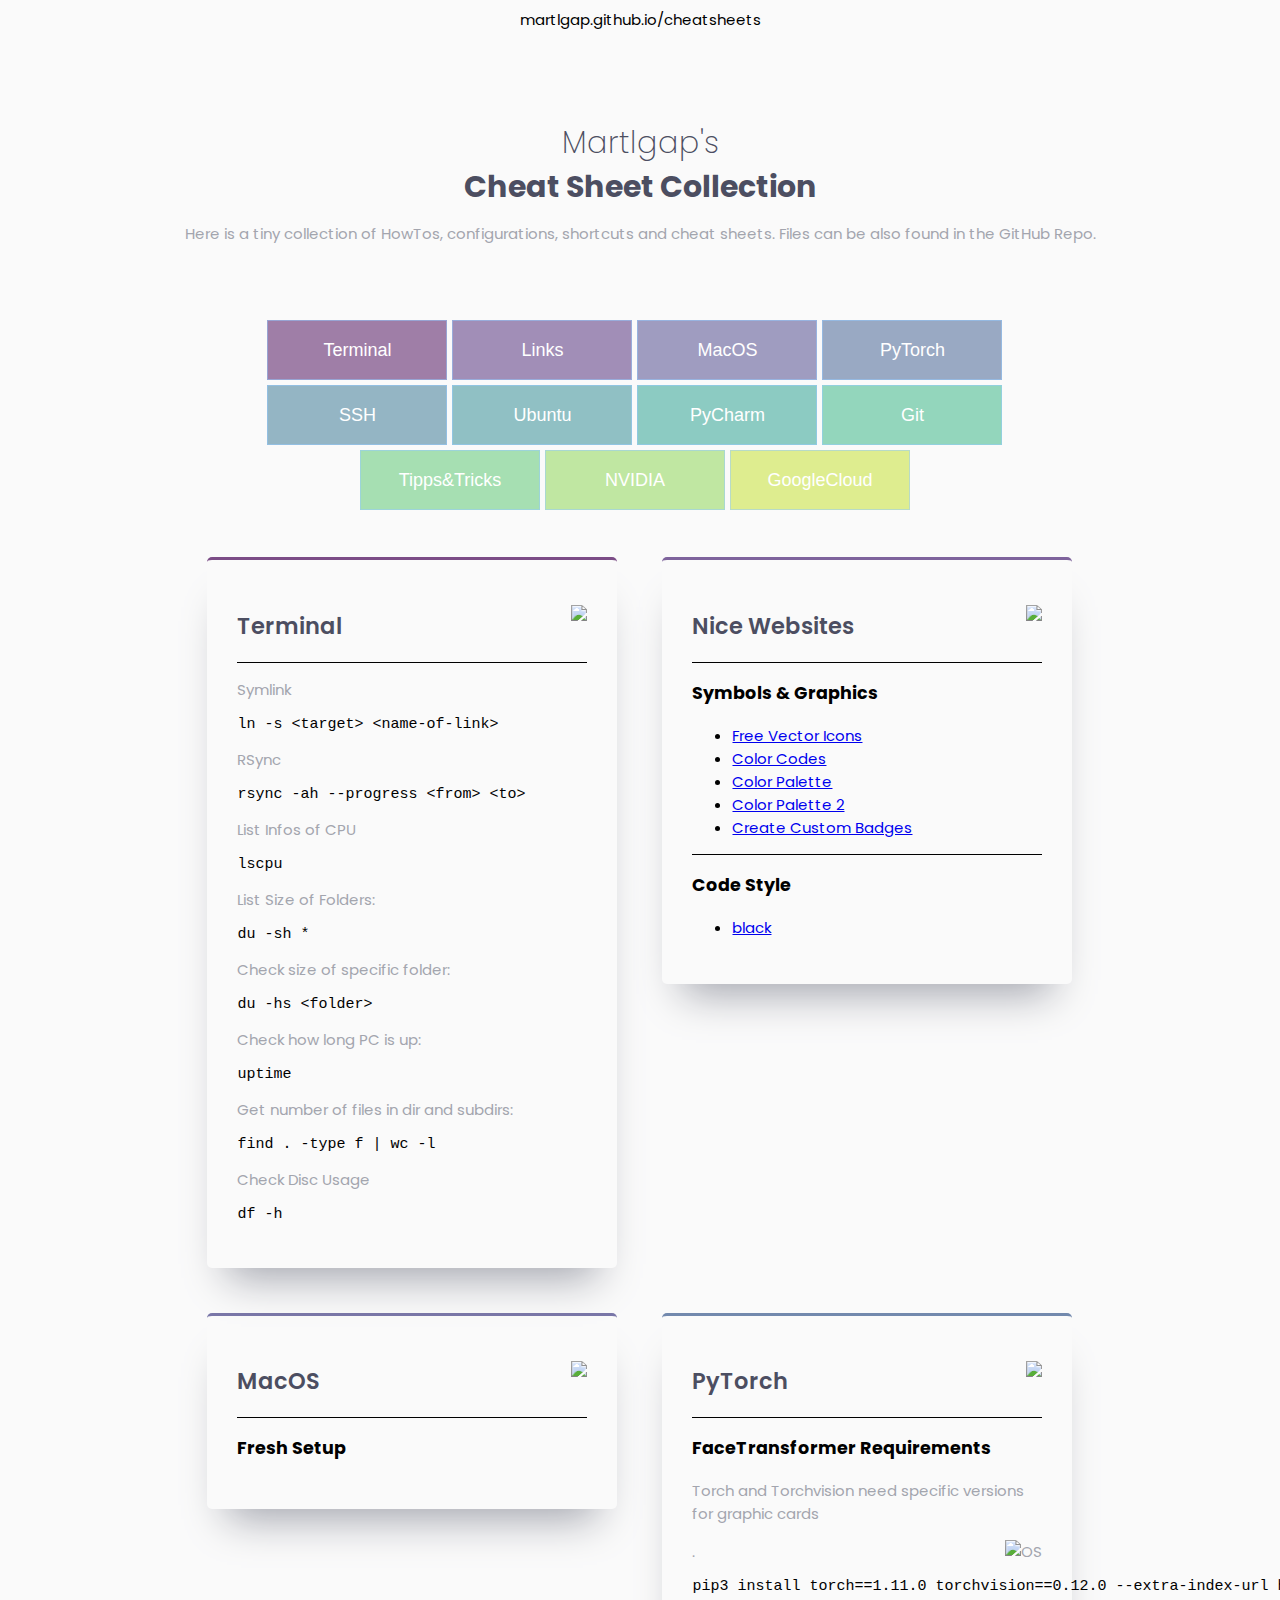
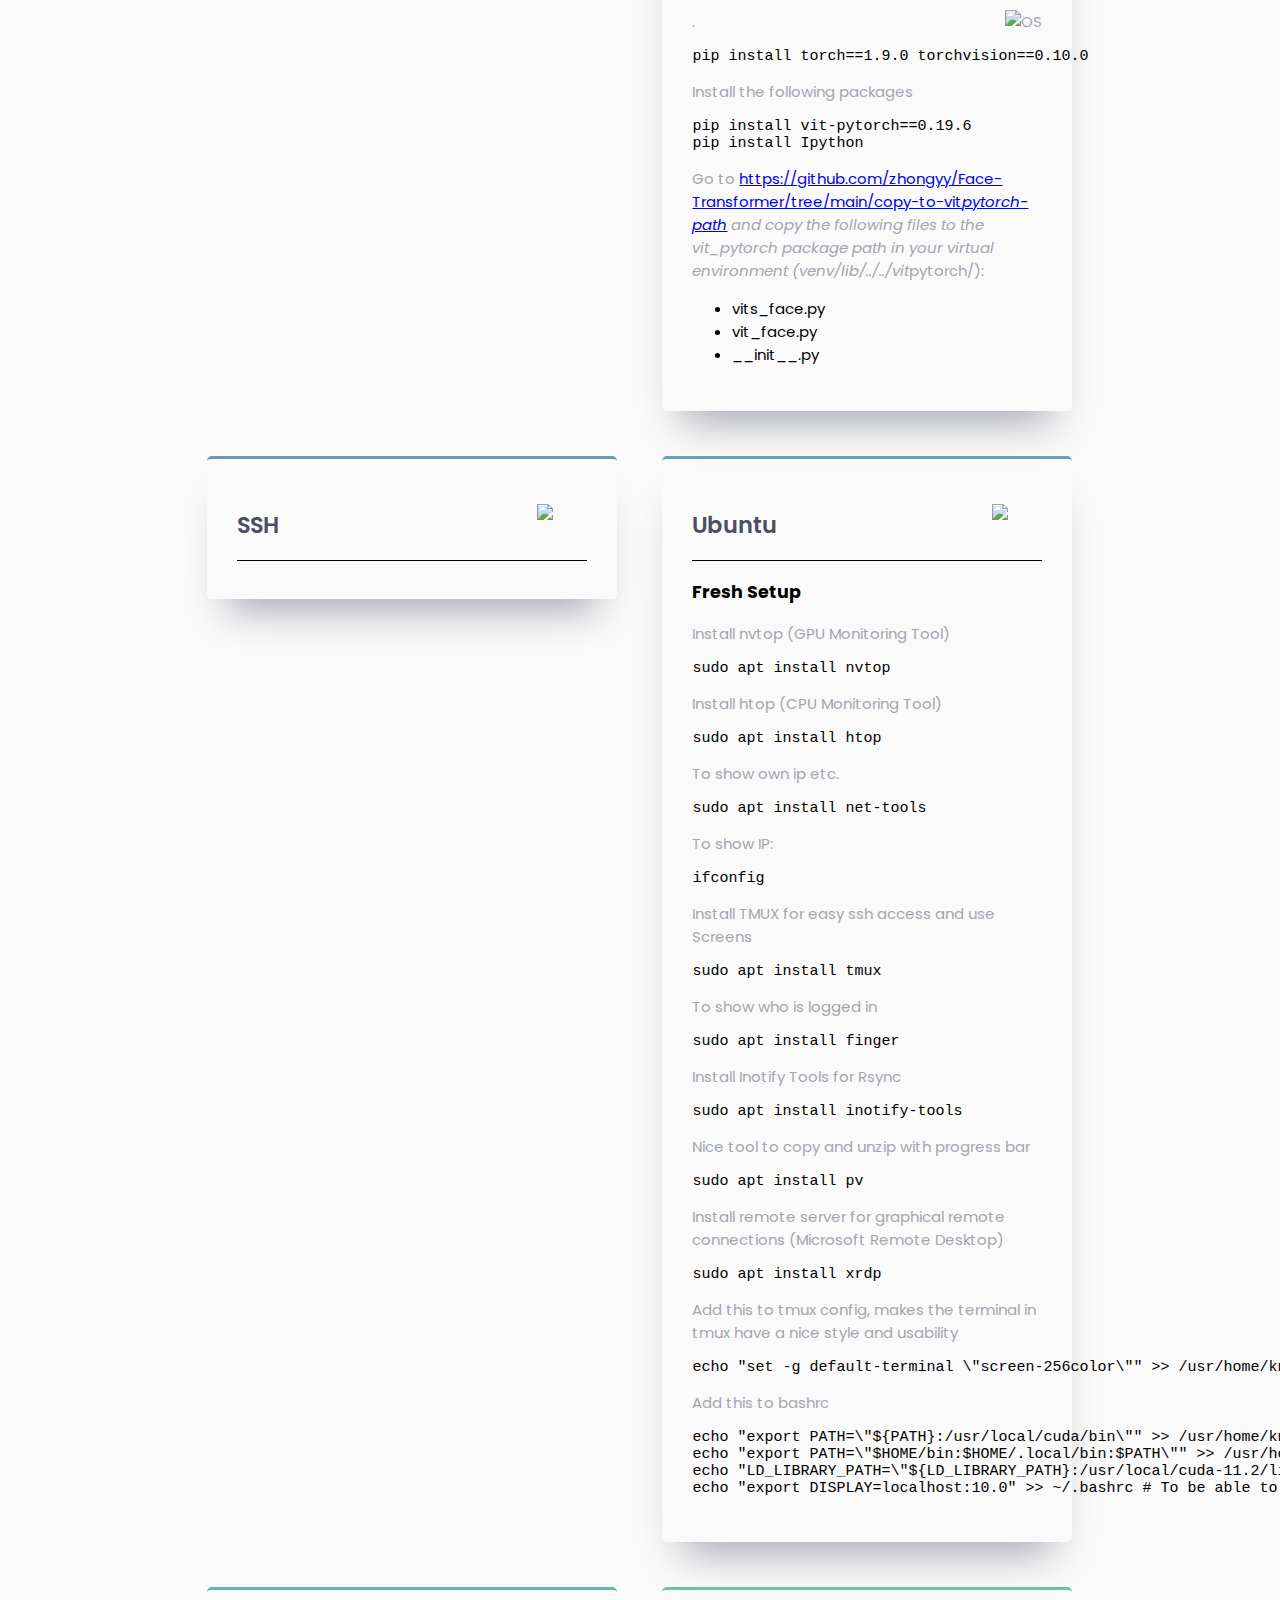
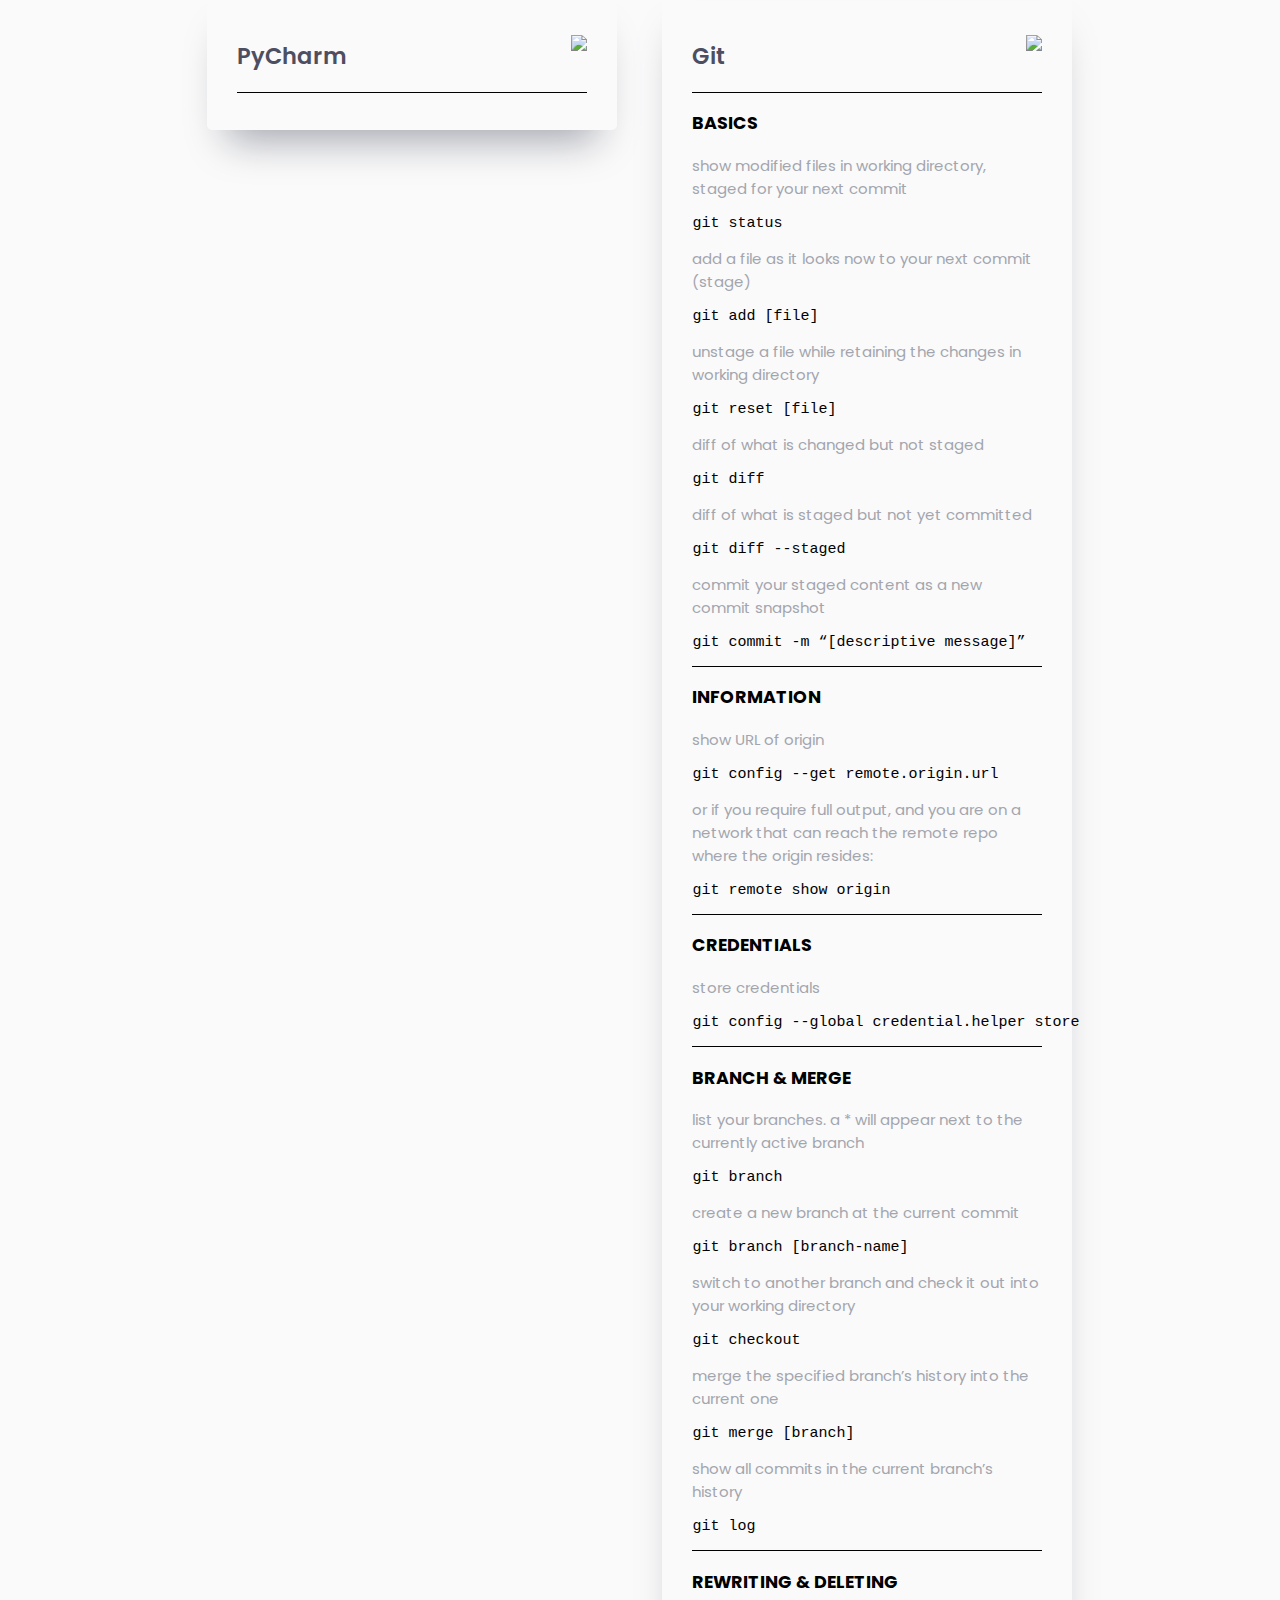
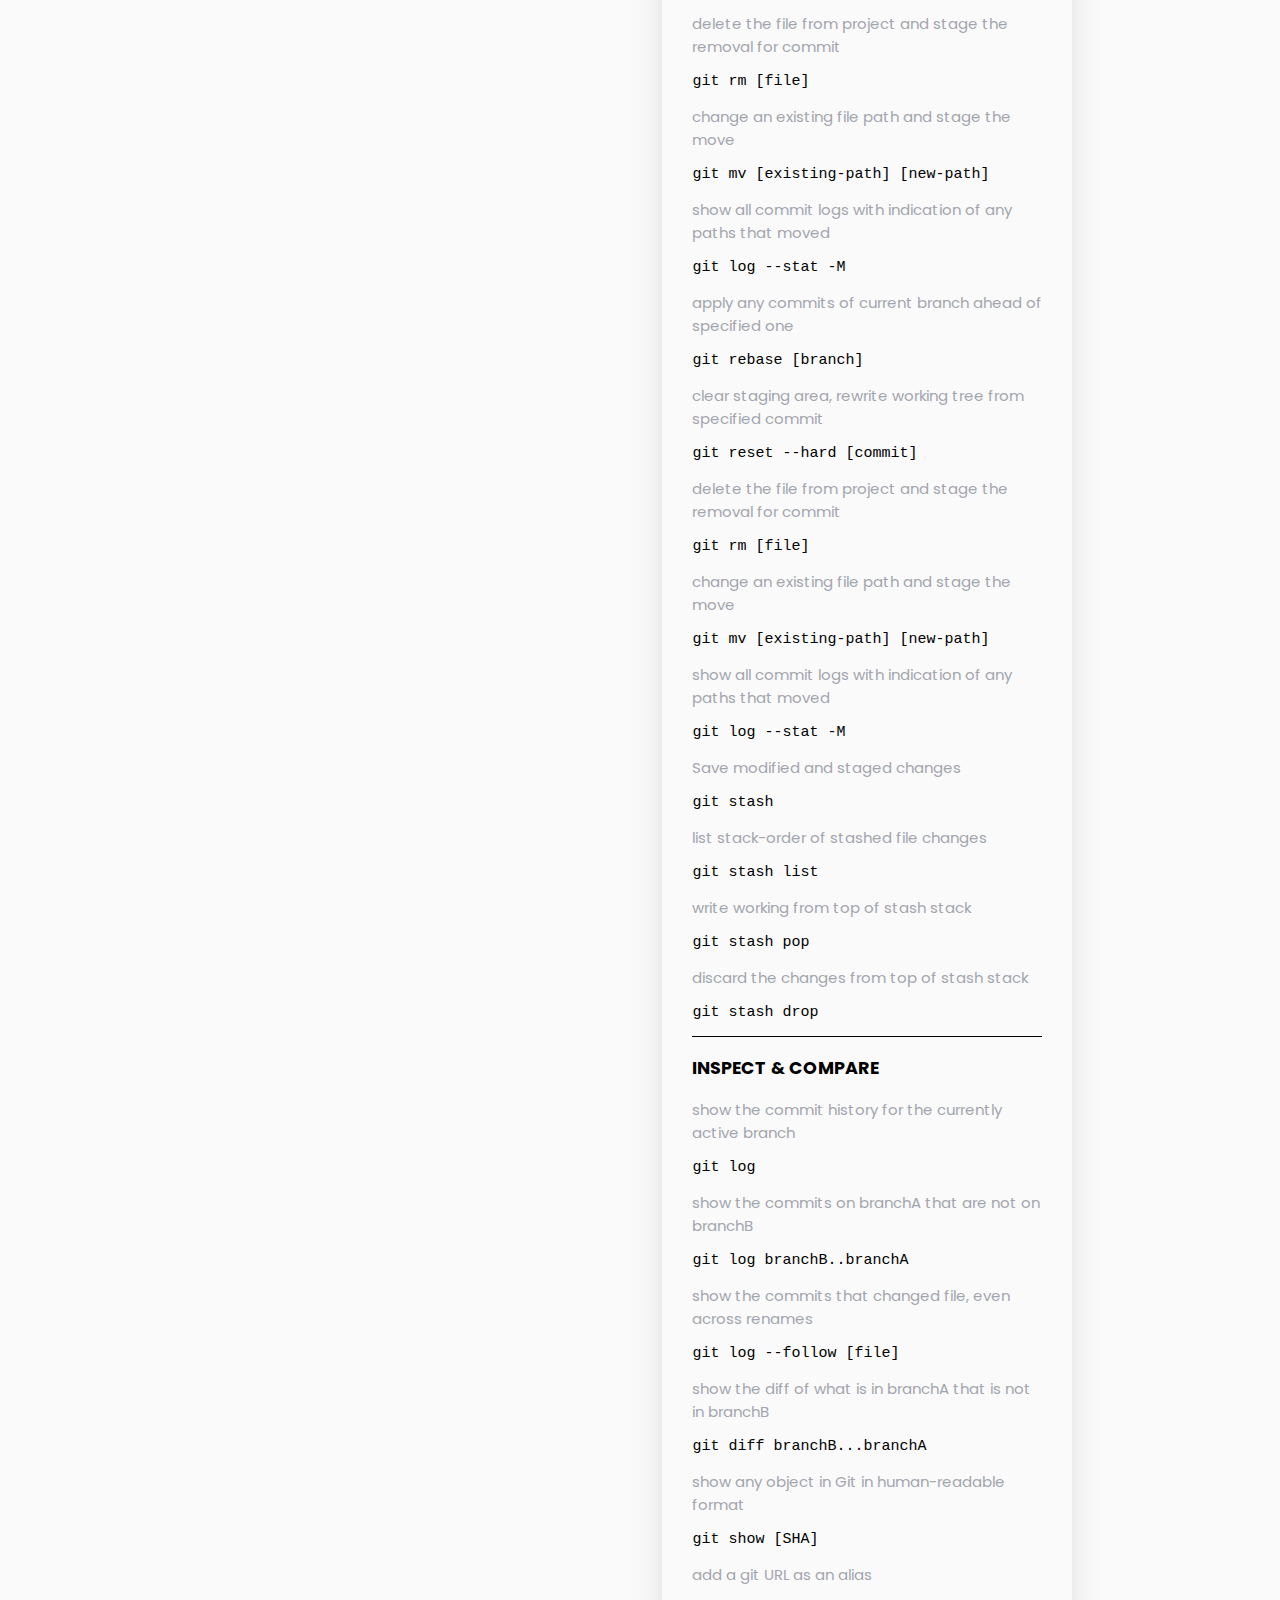
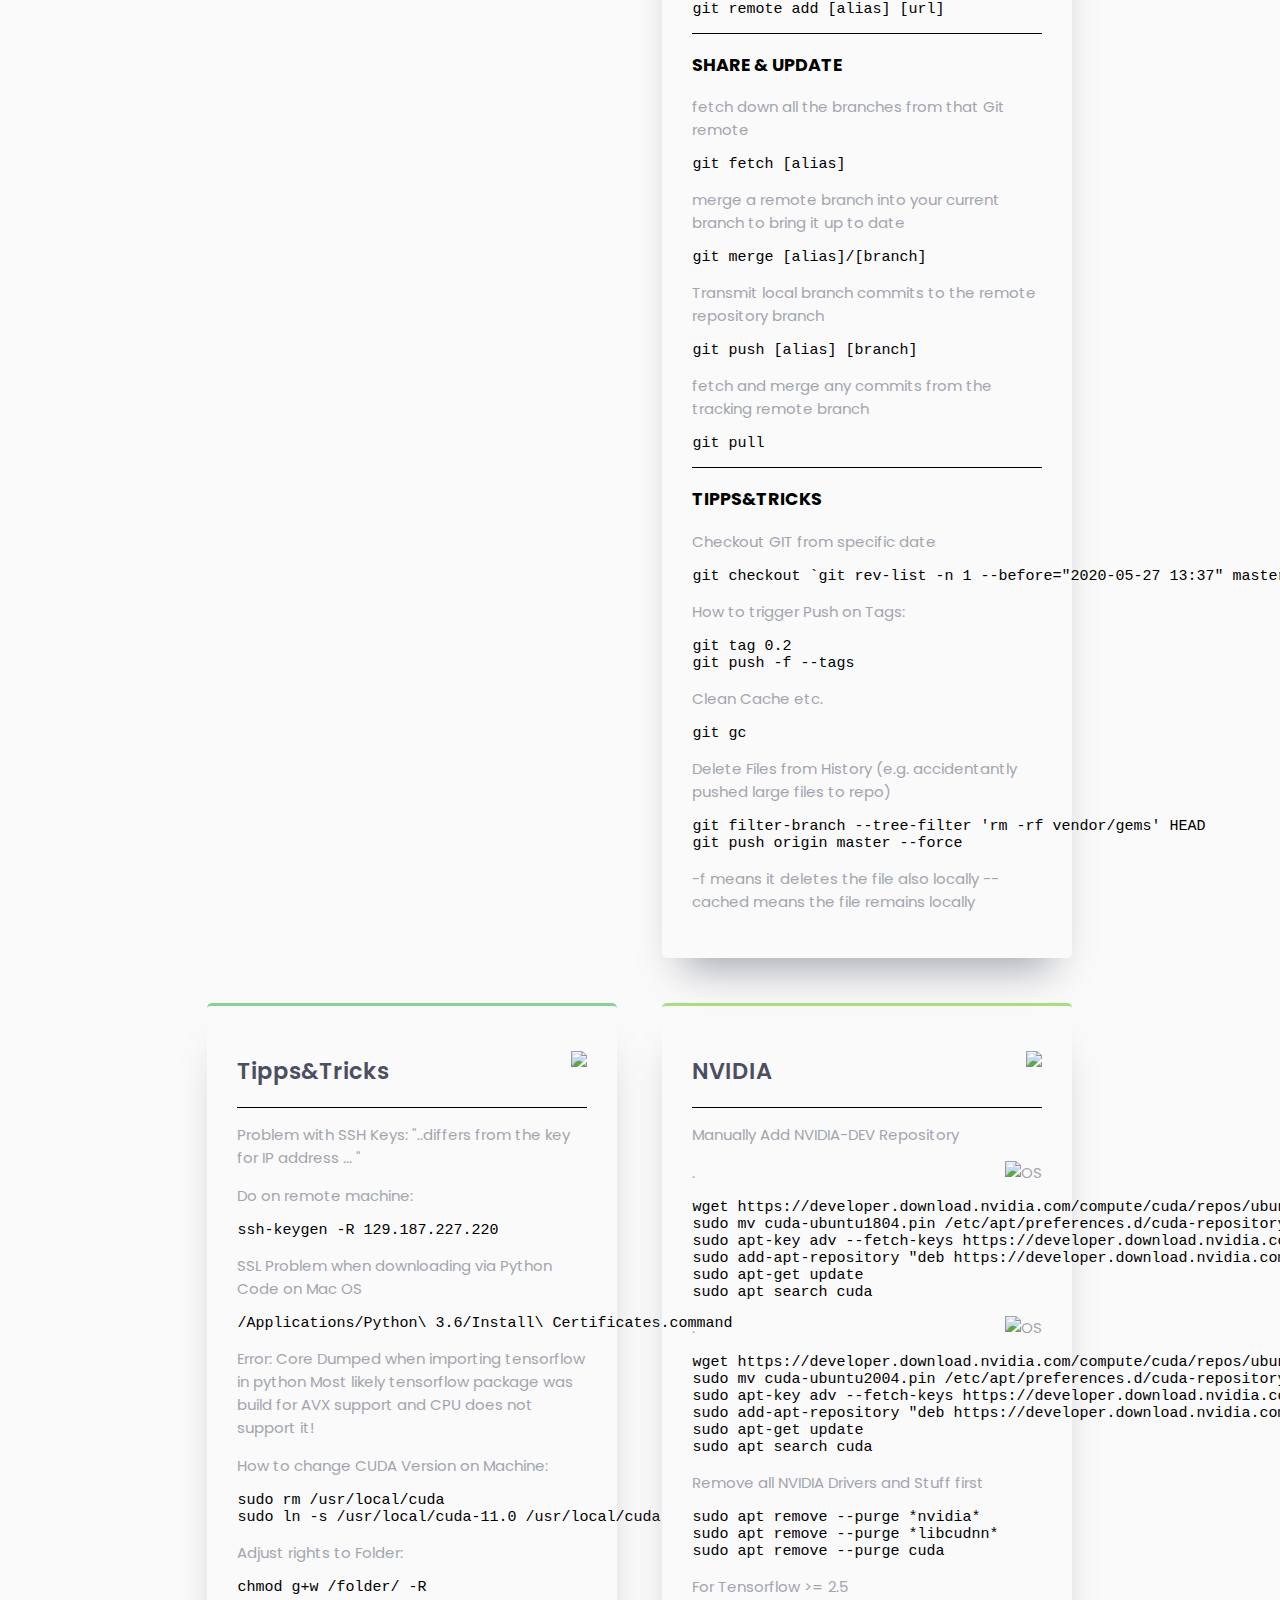
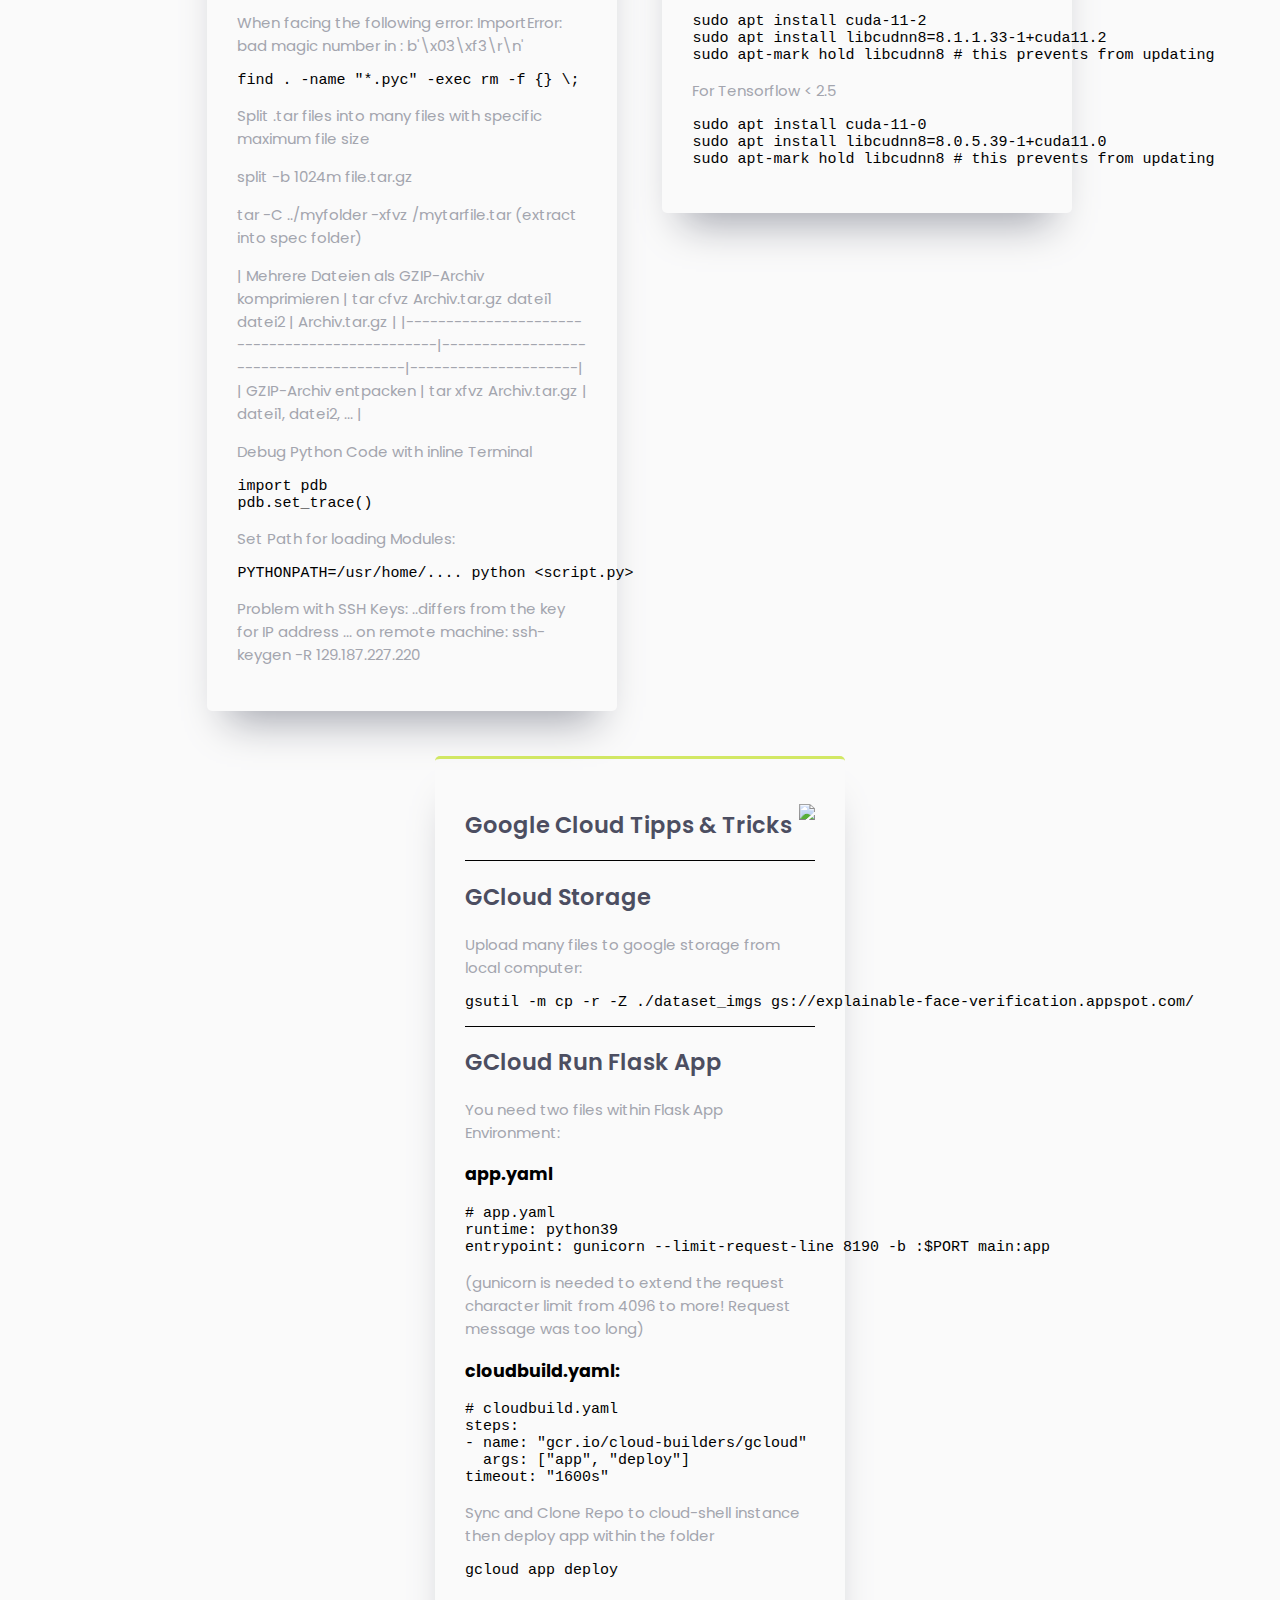
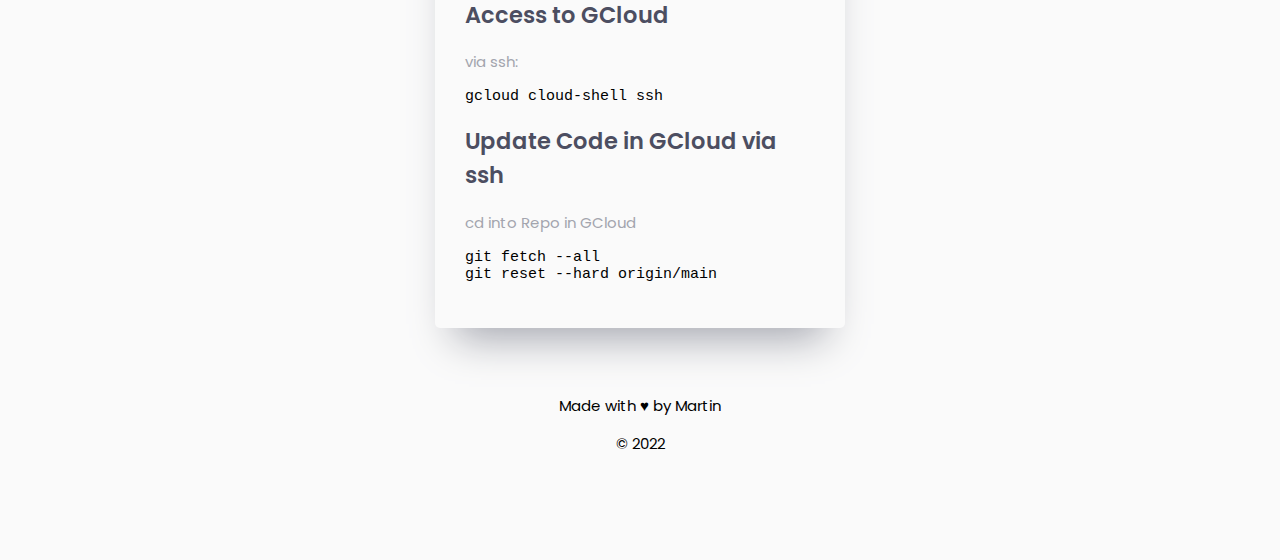
==== commit 9a60ff9f: "html generated" ====
--- a/docs/index.html
+++ b/docs/index.html
@@ -41,23 +41,23 @@
       <div class="container1">
         <div class="item">
           <button class="btn btn-0">
-            <a href="#Tipps&Tricks">
-              <svg width="180px" height="60px" viewBox="0 0 180 60" class="border">
-                <polyline points="179,1 179,59 1,59 1,1 179,1" class="bg-line" />
-                <polyline points="179,1 179,59 1,59 1,1 179,1" class="hl-line" />
-              </svg>
-              <span>Tipps&Tricks</span>
+            <a href="#Terminal">
+              <svg width="180px" height="60px" viewBox="0 0 180 60" class="border">
+                <polyline points="179,1 179,59 1,59 1,1 179,1" class="bg-line" />
+                <polyline points="179,1 179,59 1,59 1,1 179,1" class="hl-line" />
+              </svg>
+              <span>Terminal</span>
             </a>
           </button>
         </div>
         <div class="item">
           <button class="btn btn-1">
-            <a href="#Ubuntu">
-              <svg width="180px" height="60px" viewBox="0 0 180 60" class="border">
-                <polyline points="179,1 179,59 1,59 1,1 179,1" class="bg-line" />
-                <polyline points="179,1 179,59 1,59 1,1 179,1" class="hl-line" />
-              </svg>
-              <span>Ubuntu</span>
+            <a href="#Links">
+              <svg width="180px" height="60px" viewBox="0 0 180 60" class="border">
+                <polyline points="179,1 179,59 1,59 1,1 179,1" class="bg-line" />
+                <polyline points="179,1 179,59 1,59 1,1 179,1" class="hl-line" />
+              </svg>
+              <span>Links</span>
             </a>
           </button>
         </div>
@@ -74,28 +74,72 @@
         </div>
         <div class="item">
           <button class="btn btn-3">
-            <a href="#MacOS">
-              <svg width="180px" height="60px" viewBox="0 0 180 60" class="border">
-                <polyline points="179,1 179,59 1,59 1,1 179,1" class="bg-line" />
-                <polyline points="179,1 179,59 1,59 1,1 179,1" class="hl-line" />
-              </svg>
-              <span>MacOS</span>
+            <a href="#PyTorch">
+              <svg width="180px" height="60px" viewBox="0 0 180 60" class="border">
+                <polyline points="179,1 179,59 1,59 1,1 179,1" class="bg-line" />
+                <polyline points="179,1 179,59 1,59 1,1 179,1" class="hl-line" />
+              </svg>
+              <span>PyTorch</span>
             </a>
           </button>
         </div>
         <div class="item">
           <button class="btn btn-4">
-            <a href="#Terminal">
-              <svg width="180px" height="60px" viewBox="0 0 180 60" class="border">
-                <polyline points="179,1 179,59 1,59 1,1 179,1" class="bg-line" />
-                <polyline points="179,1 179,59 1,59 1,1 179,1" class="hl-line" />
-              </svg>
-              <span>Terminal</span>
+            <a href="#SSH">
+              <svg width="180px" height="60px" viewBox="0 0 180 60" class="border">
+                <polyline points="179,1 179,59 1,59 1,1 179,1" class="bg-line" />
+                <polyline points="179,1 179,59 1,59 1,1 179,1" class="hl-line" />
+              </svg>
+              <span>SSH</span>
             </a>
           </button>
         </div>
         <div class="item">
           <button class="btn btn-5">
+            <a href="#Ubuntu">
+              <svg width="180px" height="60px" viewBox="0 0 180 60" class="border">
+                <polyline points="179,1 179,59 1,59 1,1 179,1" class="bg-line" />
+                <polyline points="179,1 179,59 1,59 1,1 179,1" class="hl-line" />
+              </svg>
+              <span>Ubuntu</span>
+            </a>
+          </button>
+        </div>
+        <div class="item">
+          <button class="btn btn-6">
+            <a href="#PyCharm">
+              <svg width="180px" height="60px" viewBox="0 0 180 60" class="border">
+                <polyline points="179,1 179,59 1,59 1,1 179,1" class="bg-line" />
+                <polyline points="179,1 179,59 1,59 1,1 179,1" class="hl-line" />
+              </svg>
+              <span>PyCharm</span>
+            </a>
+          </button>
+        </div>
+        <div class="item">
+          <button class="btn btn-7">
+            <a href="#Git">
+              <svg width="180px" height="60px" viewBox="0 0 180 60" class="border">
+                <polyline points="179,1 179,59 1,59 1,1 179,1" class="bg-line" />
+                <polyline points="179,1 179,59 1,59 1,1 179,1" class="hl-line" />
+              </svg>
+              <span>Git</span>
+            </a>
+          </button>
+        </div>
+        <div class="item">
+          <button class="btn btn-8">
+            <a href="#Tipps&Tricks">
+              <svg width="180px" height="60px" viewBox="0 0 180 60" class="border">
+                <polyline points="179,1 179,59 1,59 1,1 179,1" class="bg-line" />
+                <polyline points="179,1 179,59 1,59 1,1 179,1" class="hl-line" />
+              </svg>
+              <span>Tipps&Tricks</span>
+            </a>
+          </button>
+        </div>
+        <div class="item">
+          <button class="btn btn-9">
             <a href="#NVIDIA">
               <svg width="180px" height="60px" viewBox="0 0 180 60" class="border">
                 <polyline points="179,1 179,59 1,59 1,1 179,1" class="bg-line" />
@@ -106,57 +150,13 @@
           </button>
         </div>
         <div class="item">
-          <button class="btn btn-6">
-            <a href="#Terminal">
-              <svg width="180px" height="60px" viewBox="0 0 180 60" class="border">
-                <polyline points="179,1 179,59 1,59 1,1 179,1" class="bg-line" />
-                <polyline points="179,1 179,59 1,59 1,1 179,1" class="hl-line" />
-              </svg>
-              <span>Terminal</span>
-            </a>
-          </button>
-        </div>
-        <div class="item">
-          <button class="btn btn-7">
-            <a href="#SSH">
-              <svg width="180px" height="60px" viewBox="0 0 180 60" class="border">
-                <polyline points="179,1 179,59 1,59 1,1 179,1" class="bg-line" />
-                <polyline points="179,1 179,59 1,59 1,1 179,1" class="hl-line" />
-              </svg>
-              <span>SSH</span>
-            </a>
-          </button>
-        </div>
-        <div class="item">
-          <button class="btn btn-8">
-            <a href="#PyTorch">
-              <svg width="180px" height="60px" viewBox="0 0 180 60" class="border">
-                <polyline points="179,1 179,59 1,59 1,1 179,1" class="bg-line" />
-                <polyline points="179,1 179,59 1,59 1,1 179,1" class="hl-line" />
-              </svg>
-              <span>PyTorch</span>
-            </a>
-          </button>
-        </div>
-        <div class="item">
-          <button class="btn btn-8">
+          <button class="btn btn-10">
             <a href="#GoogleCloud">
               <svg width="180px" height="60px" viewBox="0 0 180 60" class="border">
                 <polyline points="179,1 179,59 1,59 1,1 179,1" class="bg-line" />
                 <polyline points="179,1 179,59 1,59 1,1 179,1" class="hl-line" />
               </svg>
               <span>GoogleCloud</span>
-            </a>
-          </button>
-        </div>
-        <div class="item">
-          <button class="btn btn-9">
-            <a href="#Links">
-              <svg width="180px" height="60px" viewBox="0 0 180 60" class="border">
-                <polyline points="179,1 179,59 1,59 1,1 179,1" class="bg-line" />
-                <polyline points="179,1 179,59 1,59 1,1 179,1" class="hl-line" />
-              </svg>
-              <span>PyTorch</span>
             </a>
           </button>
         </div>
@@ -165,42 +165,51 @@
 
     <div class="container">
       <div class="container2">
-        <div class="box box-0" id="Tipps&Tricks"><p><img src="https://cdn-icons-png.flaticon.com/512/564/564427.png" height="50px"></img></p>
-
-<h2>Tipps&amp;Tricks</h2>
-
-<hr />
-
-<h3>FaceTransformer Requirements</h3>
-
-<p>Torch and Torchvision need specific versions for graphic cards</p>
-
-<p><img src="https://img.shields.io/badge/NVIDIA-RTX3090-GREEN" alt="OS" />
-.</p>
-
-<pre><code class="bash language-bash">pip3 install torch==1.11.0 torchvision==0.12.0 --extra-index-url https://download.pytorch.org/whl/cu113
-</code></pre>
-
-<p><img src="https://img.shields.io/badge/NVIDIA-GTX1070-GREEN" alt="OS" />
-.</p>
-
-<pre><code class="bash language-bash">pip install torch==1.9.0 torchvision==0.10.0
-</code></pre>
-
-<p>Install the following packages</p>
-
-<pre><code class="bash language-bash">pip install vit-pytorch==0.19.6
-pip install Ipython
-</code></pre>
-
-<p>Go to <a rel="noopener" target="_blank" href="https://github.com/zhongyy/Face-Transformer/tree/main/copy-to-vit_pytorch-path">https://github.com/zhongyy/Face-Transformer/tree/main/copy-to-vit<em>pytorch-path</a> and
-copy the following files to the vit_pytorch package path in your virtual environment (venv/lib/../../vit</em>pytorch/):</p>
-
-<ul>
-<li>vits_face.py </li>
-<li>vit_face.py </li>
-<li>__init__.py</li>
-</ul>
+        <div class="box box-0" id="Terminal"><p><img src="https://upload.wikimedia.org/wikipedia/commons/d/d8/High-contrast-utilities-terminal.svg" height=55px></img></p>
+
+<h2>Terminal</h2>
+
+<hr />
+
+<p>Symlink</p>
+
+<pre><code class="bash language-bash">ln -s &lt;target&gt; &lt;name-of-link&gt;
+</code></pre>
+
+<p>RSync</p>
+
+<pre><code class="bash language-bash">rsync -ah --progress &lt;from&gt; &lt;to&gt;
+</code></pre>
+
+<p>List Infos of CPU</p>
+
+<pre><code class="shell language-shell">lscpu
+</code></pre>
+
+<p>List Size of Folders:</p>
+
+<pre><code class="shell language-shell">du -sh *
+</code></pre>
+
+<p>Check size of specific folder:</p>
+
+<pre><code class="bash language-bash">du -hs &lt;folder&gt;
+</code></pre>
+
+<p>Check how long PC is up:</p>
+
+<pre><code class="bash language-bash">uptime
+</code></pre>
+
+<p>Get number of files in dir and subdirs:</p>
+
+<pre><code class="bash language-bash">find . -type f | wc -l
+</code></pre>
+
+<p>Check Disc Usage</p>
+
+<pre><code class="bash language-bash">df -h
+</code></pre>
 </div>
         <div class="box box-1" id="Links"><p><img src="https://cdn.icon-icons.com/icons2/1678/PNG/512/wondicon-ui-free-website_111210.png" height=50px></img></p>
 
@@ -343,7 +352,7 @@
 echo "export DISPLAY=localhost:10.0" &gt;&gt; ~/.bashrc # To be able to show window on other machine
 </code></pre>
 </div>
-        <div class="box box-8" id="PyCharm"><p><img src="https://upload.wikimedia.org/wikipedia/commons/1/1d/PyCharm_Icon.svg" height="50px"></img></p>
+        <div class="box box-6" id="PyCharm"><p><img src="https://upload.wikimedia.org/wikipedia/commons/1/1d/PyCharm_Icon.svg" height="50px"></img></p>
 
 <h2>PyCharm</h2>
 
@@ -590,61 +599,71 @@
 <p>-f means it deletes the file also locally
 --cached means the file remains locally</p>
 </div>
-        <div class="box box-3" id="MacOS"><p><img src="https://upload.wikimedia.org/wikipedia/commons/2/22/MacOS_logo_%282017%29.svg" height="50px"></img></p>
-
-<h2>MacOS</h2>
-
-<hr />
-
-<h3>Fresh Setup</h3>
-</div>
-        <div class="box box-4" id="Terminal"><p><img src="https://upload.wikimedia.org/wikipedia/commons/d/d8/High-contrast-utilities-terminal.svg" height=55px></img></p>
-
-<h2>Terminal</h2>
-
-<hr />
-
-<p>Symlink</p>
-
-<pre><code class="bash language-bash">ln -s &lt;target&gt; &lt;name-of-link&gt;
-</code></pre>
-
-<p>RSync</p>
-
-<pre><code class="bash language-bash">rsync -ah --progress &lt;from&gt; &lt;to&gt;
-</code></pre>
-
-<p>List Infos of CPU</p>
-
-<pre><code class="shell language-shell">lscpu
-</code></pre>
-
-<p>List Size of Folders:</p>
-
-<pre><code class="shell language-shell">du -sh *
-</code></pre>
-
-<p>Check size of specific folder:</p>
-
-<pre><code class="bash language-bash">du -hs &lt;folder&gt;
-</code></pre>
-
-<p>Check how long PC is up:</p>
-
-<pre><code class="bash language-bash">uptime
-</code></pre>
-
-<p>Get number of files in dir and subdirs:</p>
-
-<pre><code class="bash language-bash">find . -type f | wc -l
-</code></pre>
-
-<p>Check Disc Usage</p>
-
-<pre><code class="bash language-bash">df -h
-</code></pre>
-</div>
-        <div class="box box-5" id="NVIDIA"><p><img src="https://logos-world.net/wp-content/uploads/2020/11/Nvidia-Emblem.png" height=50px></img></p>
+        <div class="box box-8" id="Tipps&Tricks"><p><img src="https://cdn-icons-png.flaticon.com/512/564/564427.png" height="50px"></img></p>
+
+<h2>Tipps&amp;Tricks</h2>
+
+<hr />
+
+<p>Problem with SSH Keys: "..differs from the key for IP address ... "</p>
+
+<p>Do on remote machine:</p>
+
+<pre><code class="bash language-bash">ssh-keygen -R 129.187.227.220
+</code></pre>
+
+<p>SSL Problem when downloading via Python Code on Mac OS</p>
+
+<pre><code class="bash language-bash">/Applications/Python\ 3.6/Install\ Certificates.command
+</code></pre>
+
+<p>Error: Core Dumped when importing tensorflow in python
+Most likely tensorflow package was build for AVX support and CPU does not support it! </p>
+
+<p>How to change CUDA Version on Machine:</p>
+
+<pre><code class="bash language-bash">sudo rm /usr/local/cuda
+sudo ln -s /usr/local/cuda-11.0 /usr/local/cuda
+</code></pre>
+
+<p>Adjust rights to Folder:</p>
+
+<pre><code class="bash language-bash">chmod g+w /folder/ -R
+</code></pre>
+
+<p>When facing the following error: 
+ImportError: bad magic number in : b'\x03\xf3\r\n'</p>
+
+<pre><code class="bash language-bash">find . -name "*.pyc" -exec rm -f {} \;
+</code></pre>
+
+<p>Split .tar files into many files with specific maximum file size</p>
+
+<p>split -b 1024m file.tar.gz</p>
+
+<p>tar -C ../myfolder -xfvz /mytarfile.tar (extract into spec folder)</p>
+
+<p>| Mehrere Dateien als GZIP-Archiv komprimieren  | tar cfvz Archiv.tar.gz datei1 datei2  | Archiv.tar.gz       |
+|-----------------------------------------------|---------------------------------------|---------------------|
+| GZIP-Archiv entpacken                         | tar xfvz Archiv.tar.gz                | datei1, datei2, ... |</p>
+
+<p>Debug Python Code with inline Terminal</p>
+
+<pre><code class="python language-python">import pdb
+pdb.set_trace()
+</code></pre>
+
+<p>Set Path for loading Modules:</p>
+
+<pre><code class="bash language-bash">PYTHONPATH=/usr/home/.... python &lt;script.py&gt;
+</code></pre>
+
+<p>Problem with SSH Keys: 
+..differs from the key for IP address ... 
+on remote machine:
+ssh-keygen -R 129.187.227.220</p>
+</div>
+        <div class="box box-9" id="NVIDIA"><p><img src="https://logos-world.net/wp-content/uploads/2020/11/Nvidia-Emblem.png" height=50px></img></p>
 
 <h2>NVIDIA</h2>
 
@@ -695,58 +714,54 @@
 sudo apt-mark hold libcudnn8 # this prevents from updating
 </code></pre>
 </div>
-        <div class="box box-6" id="PyCharm"><p><img src="https://upload.wikimedia.org/wikipedia/commons/1/1d/PyCharm_Icon.svg" height="50px"></img></p>
-
-<h2>PyCharm</h2>
-
-<hr />
-</div>
-        <div class="box box-7" id="SSH"><p><img src="https://cdn-icons-png.flaticon.com/512/5262/5262032.png" width=50></img></p>
-
-<h2>SSH</h2>
-
-<hr />
-</div>
-        <div class="box box-8" id="PyTorch"><p><img src="https://upload.wikimedia.org/wikipedia/commons/1/10/PyTorch_logo_icon.svg" height="50px"></img></p>
-
-<h2>PyTorch</h2>
-
-<hr />
-
-<h3>FaceTransformer Requirements</h3>
-
-<p>Torch and Torchvision need specific versions for graphic cards</p>
-
-<p><img src="https://img.shields.io/badge/NVIDIA-RTX3090-GREEN" alt="OS" />
-.</p>
-
-<pre><code class="bash language-bash">pip3 install torch==1.11.0 torchvision==0.12.0 --extra-index-url https://download.pytorch.org/whl/cu113
-</code></pre>
-
-<p><img src="https://img.shields.io/badge/NVIDIA-GTX1070-GREEN" alt="OS" />
-.</p>
-
-<pre><code class="bash language-bash">pip install torch==1.9.0 torchvision==0.10.0
-</code></pre>
-
-<p>Install the following packages</p>
-
-<pre><code class="bash language-bash">pip install vit-pytorch==0.19.6
-pip install Ipython
-</code></pre>
-
-<p>Go to <a rel="noopener" target="_blank" href="https://github.com/zhongyy/Face-Transformer/tree/main/copy-to-vit_pytorch-path">https://github.com/zhongyy/Face-Transformer/tree/main/copy-to-vit<em>pytorch-path</a> and
-copy the following files to the vit_pytorch package path in your virtual environment (venv/lib/../../vit</em>pytorch/):</p>
-
-<ul>
-<li>vits_face.py </li>
-<li>vit_face.py </li>
-<li>__init__.py</li>
-</ul>
-</div>
-        <div class="box box-9" id="Links"><p><img src="https://cdn.icon-icons.com/icons2/1678/PNG/512/wondicon-ui-free-website_111210.png" height=50px></img></p>
-
-<h2>Nice Websites</h2>
+        <div class="box box-10" id="GoogleCloud"><p><img src="https://holori.com/wp-content/uploads/2021/05/GCP.png" height=40px></img></p>
+
+<h2>Google Cloud Tipps &amp; Tricks</h2>
+
+<hr />
+
+<h2>GCloud Storage</h2>
+
+<p>Upload many files to google storage from local computer: </p>
+
+<pre><code class="bash language-bash">gsutil -m cp -r -Z ./dataset_imgs gs://explainable-face-verification.appspot.com/
+</code></pre>
+
+<hr />
+
+<h2>GCloud Run Flask App</h2>
+
+<p>You need two files within Flask App Environment:</p>
+
+<h3>app.yaml</h3>
+
+<pre><code class="yaml language-yaml"># app.yaml
+runtime: python39
+entrypoint: gunicorn --limit-request-line 8190 -b :$PORT main:app
+</code></pre>
+
+<p>(gunicorn is needed to extend the request character limit from 4096 to more! Request message was too long)</p>
+
+<h3>cloudbuild.yaml:</h3>
+
+<pre><code class="yaml language-yaml"># cloudbuild.yaml
+steps:
+- name: "gcr.io/cloud-builders/gcloud"
+  args: ["app", "deploy"]
+timeout: "1600s"
+</code></pre>
+
+<p>Sync and Clone Repo to cloud-shell instance then deploy app within the folder</p>
+
+<pre><code class="bash language-bash">gcloud app deploy
+</code></pre>
+
+<h2>Access to GCloud</h2>
+
+<p>via ssh:</p>
+
+<pre><code class="bash language-bash">gcloud cloud-shell ssh
+</code></pre>
 
 <h2>Update Code in GCloud via ssh</h2>
 
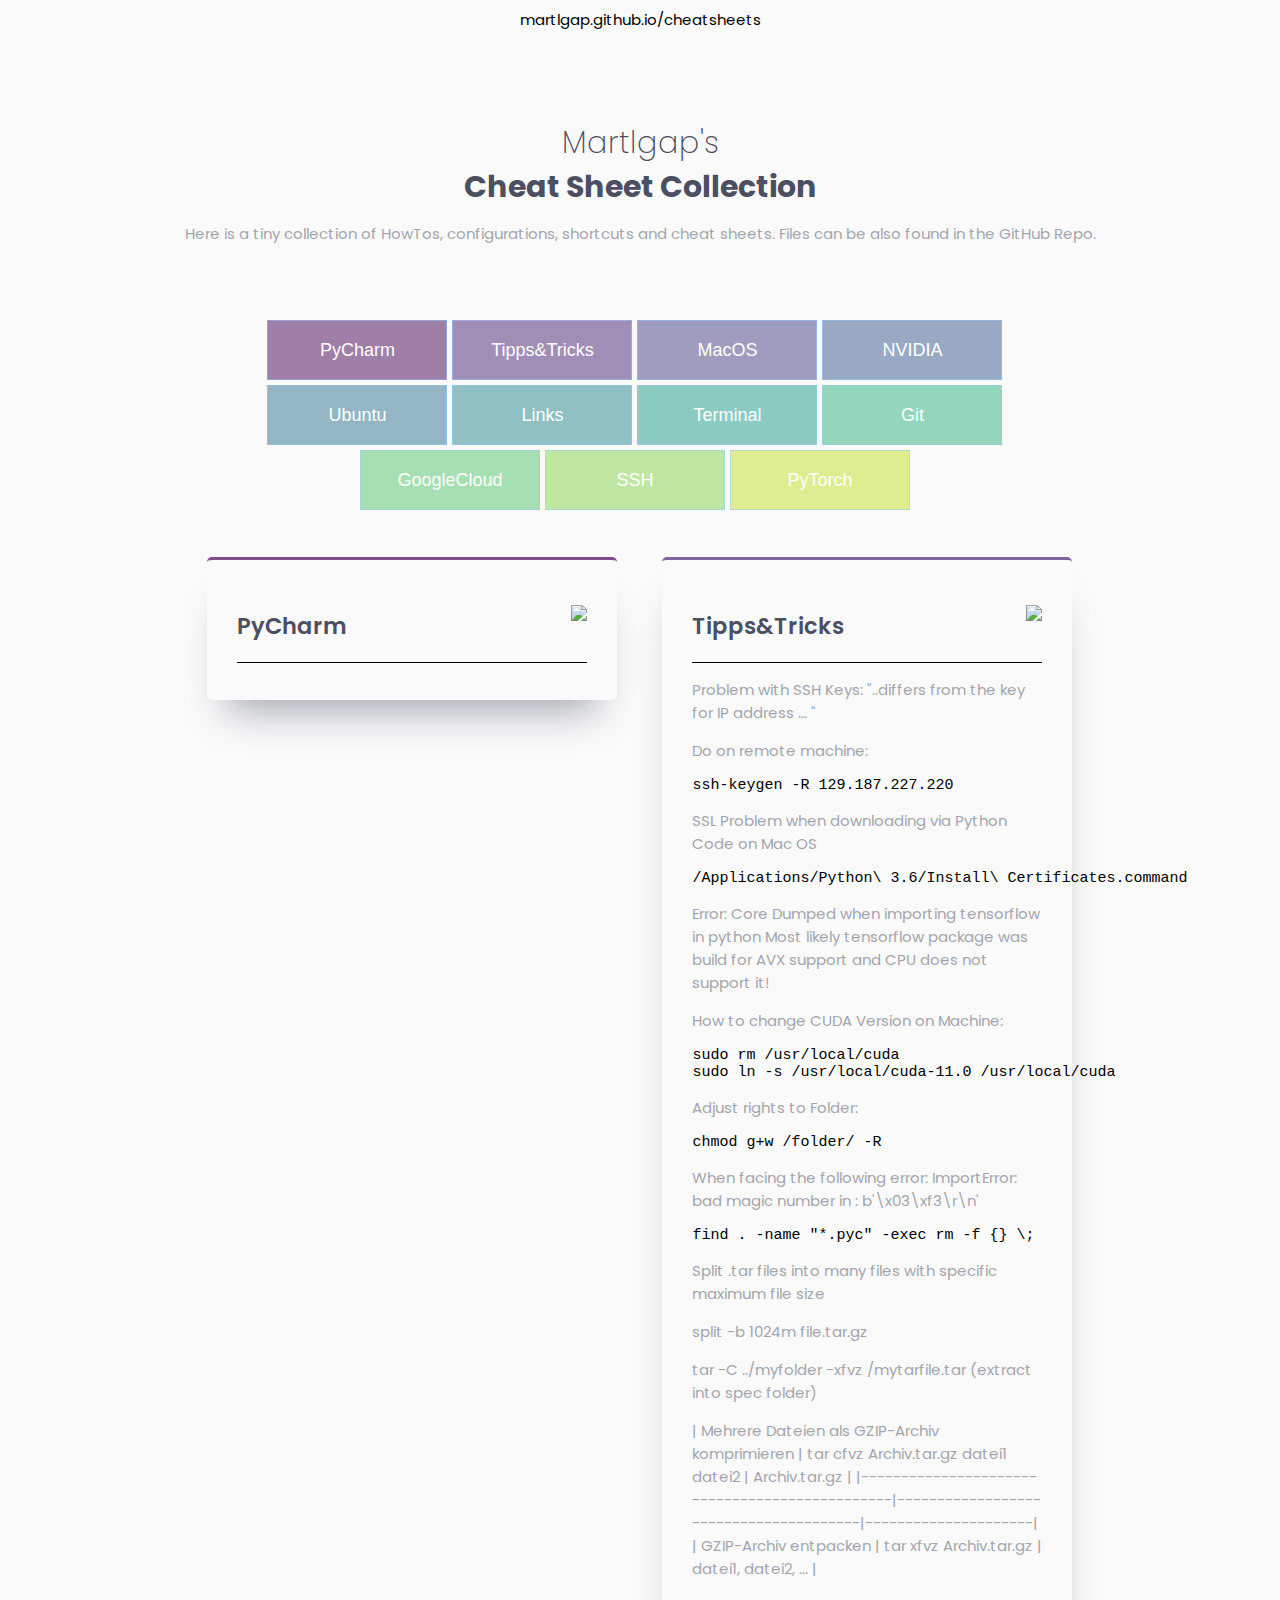
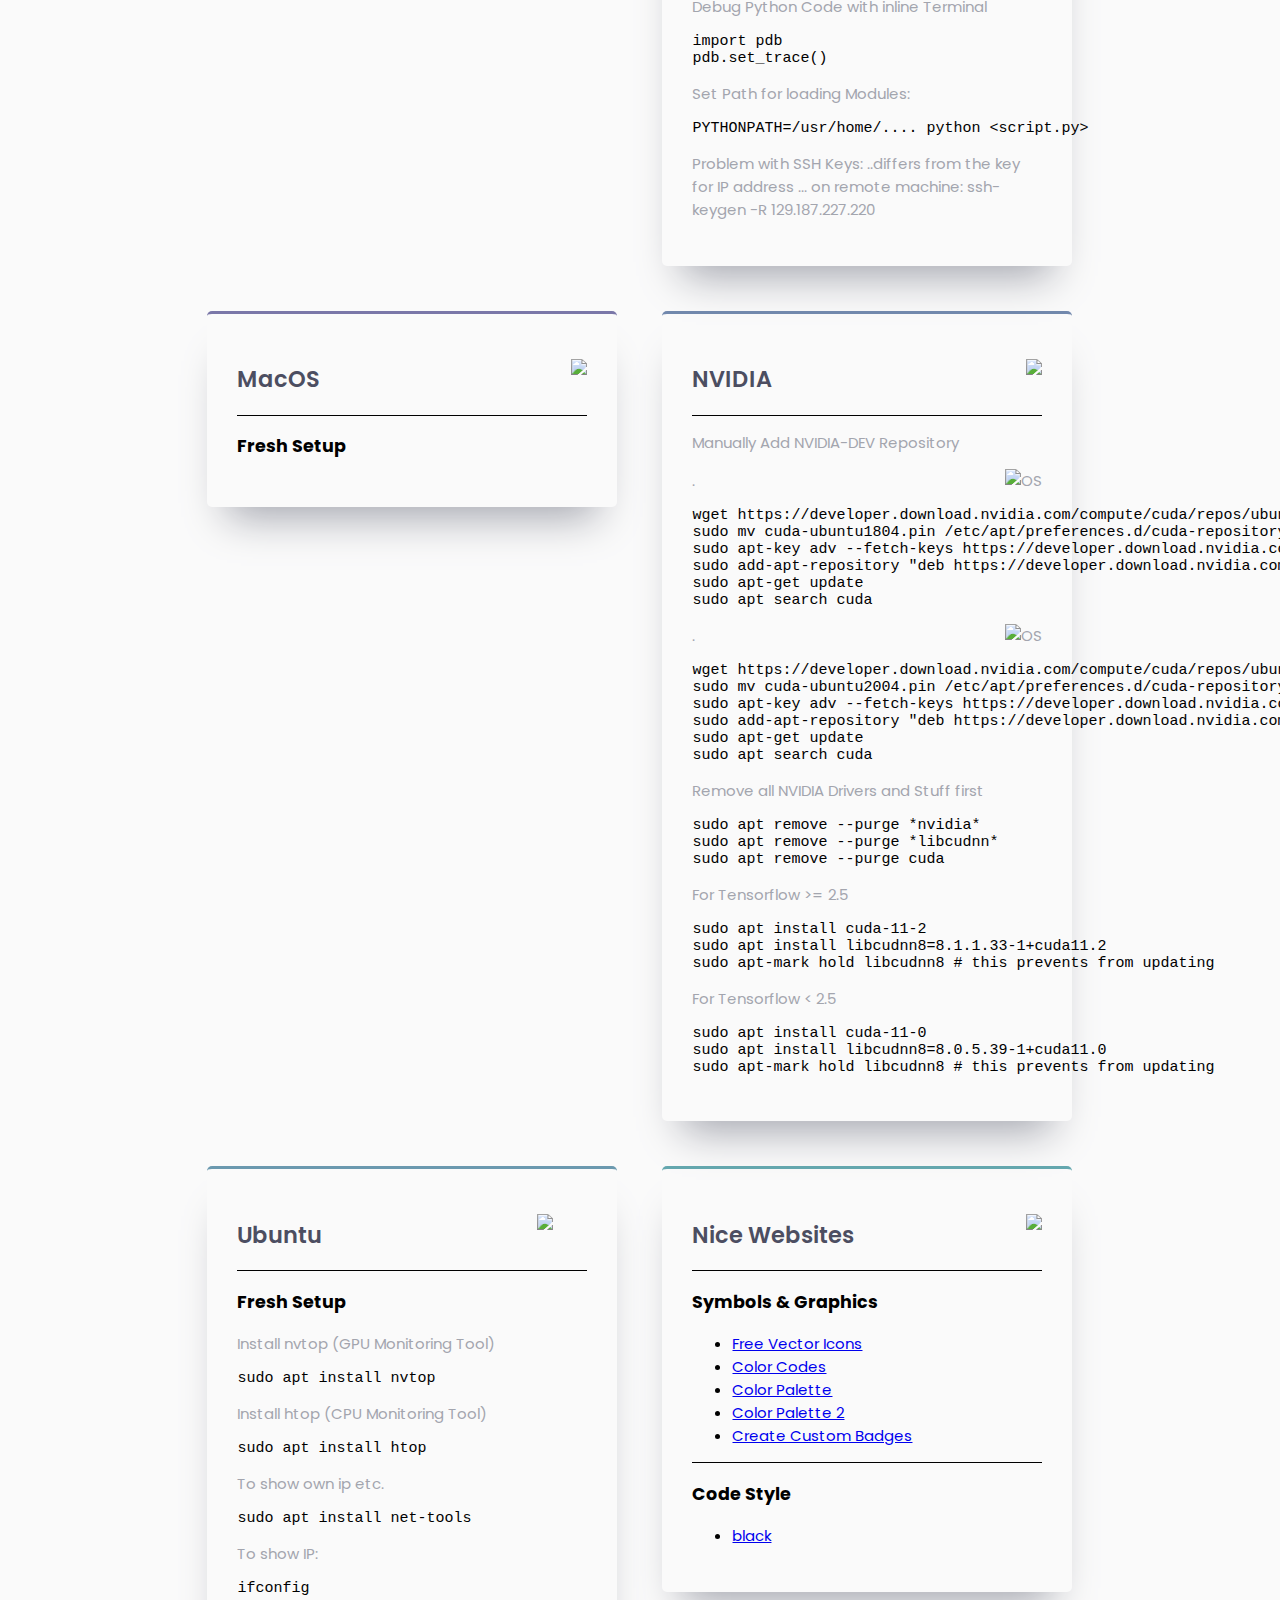
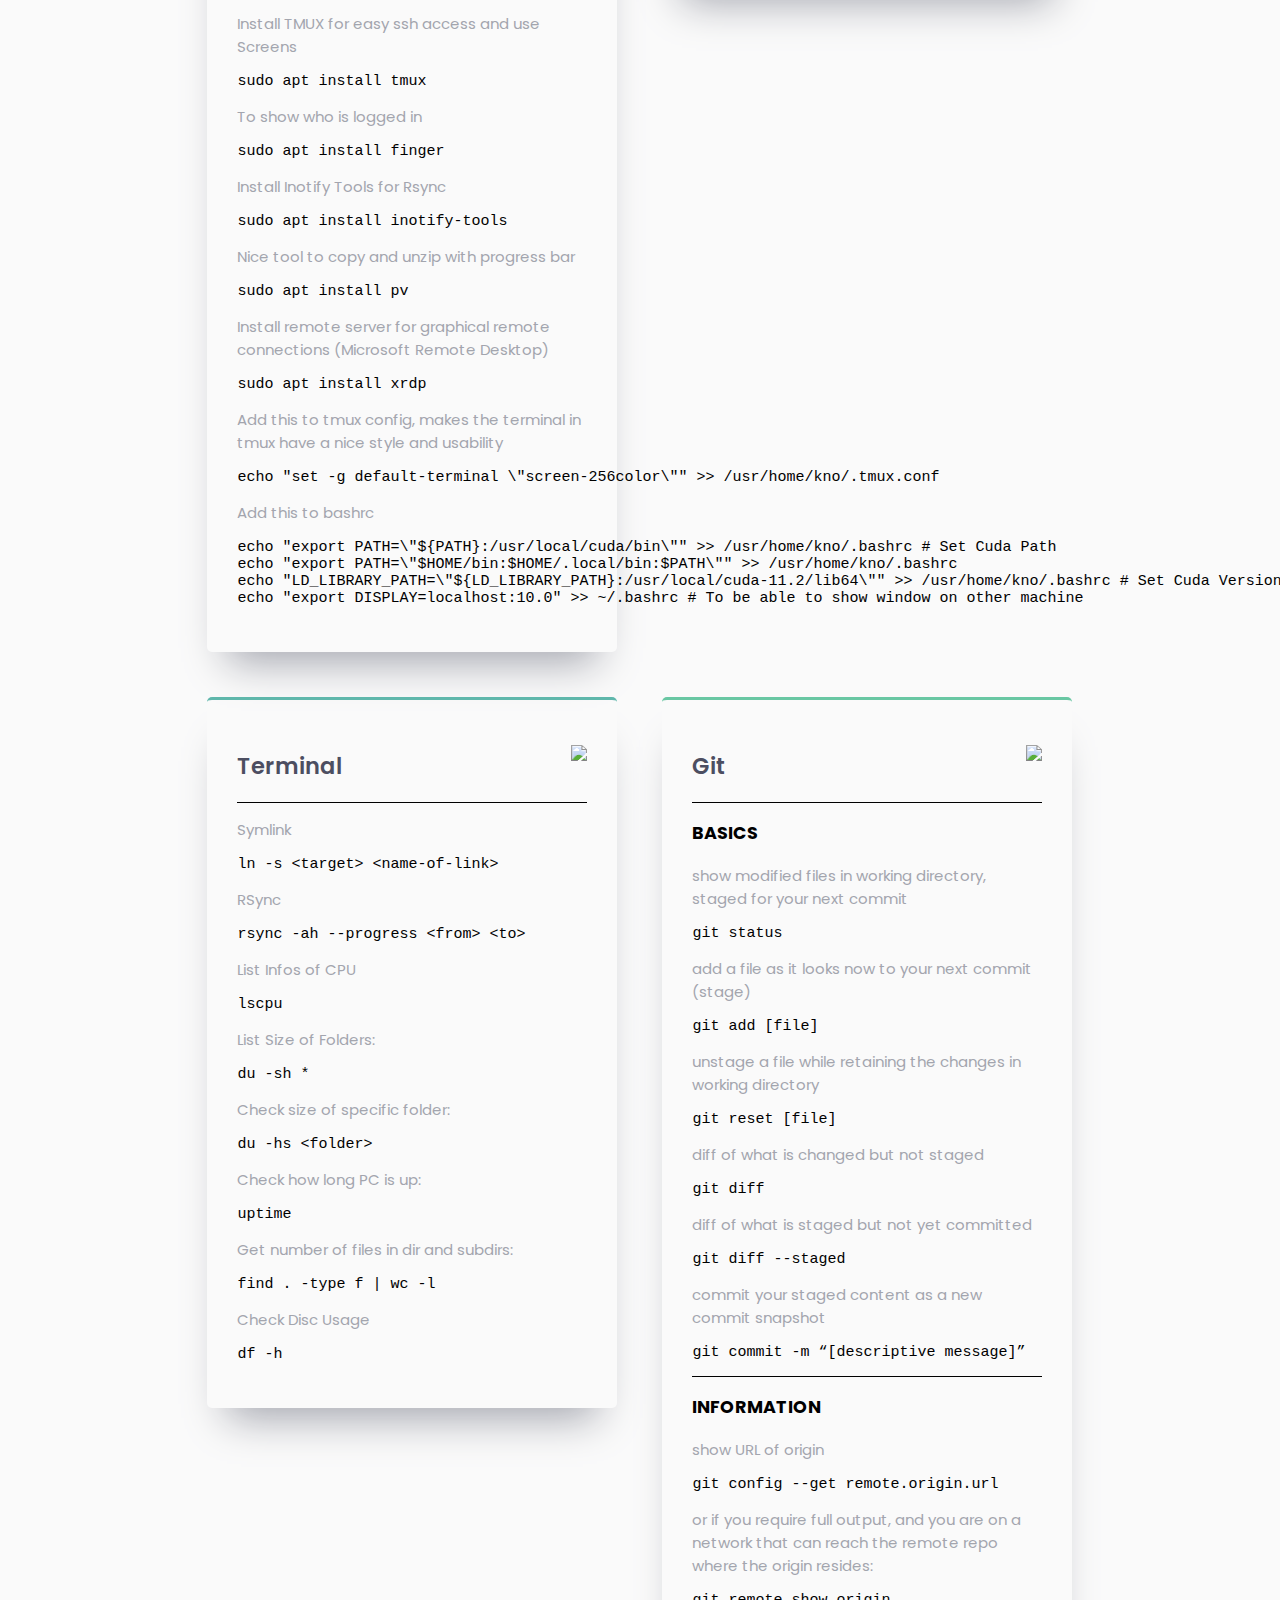
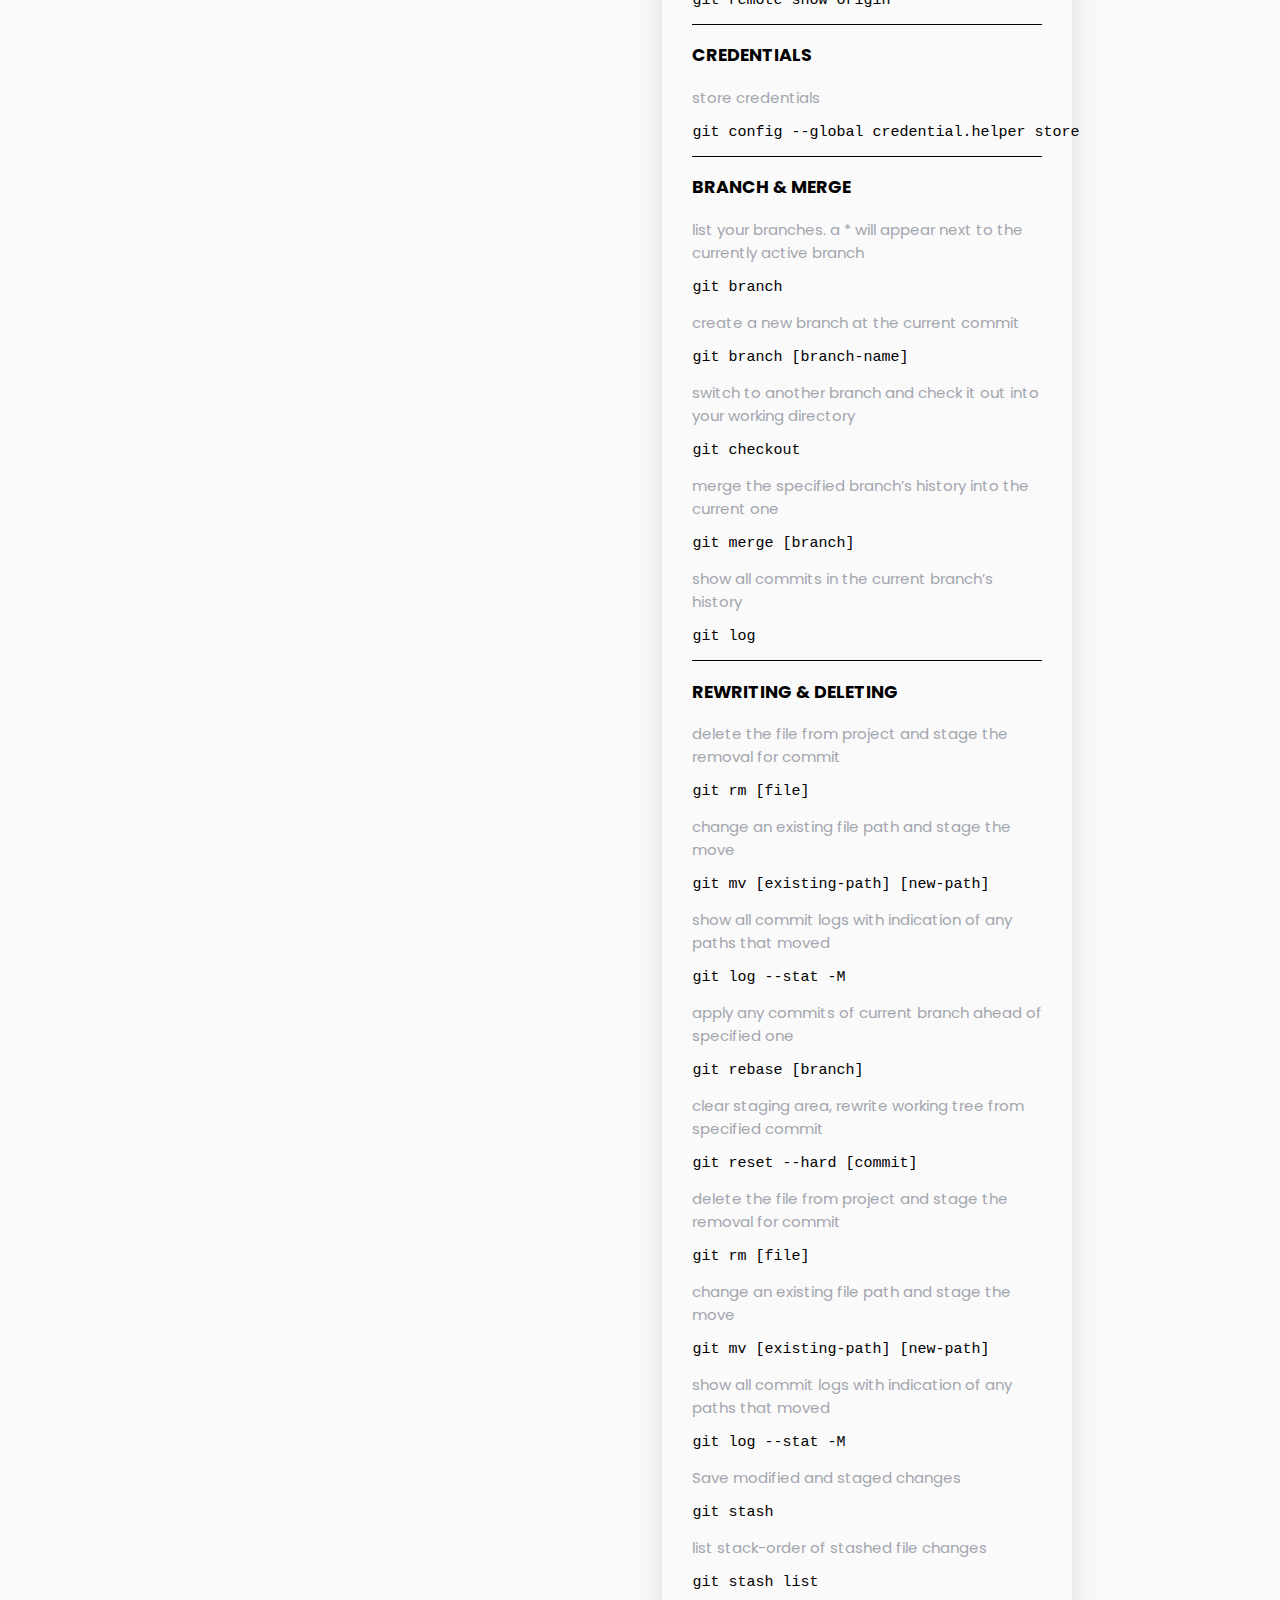
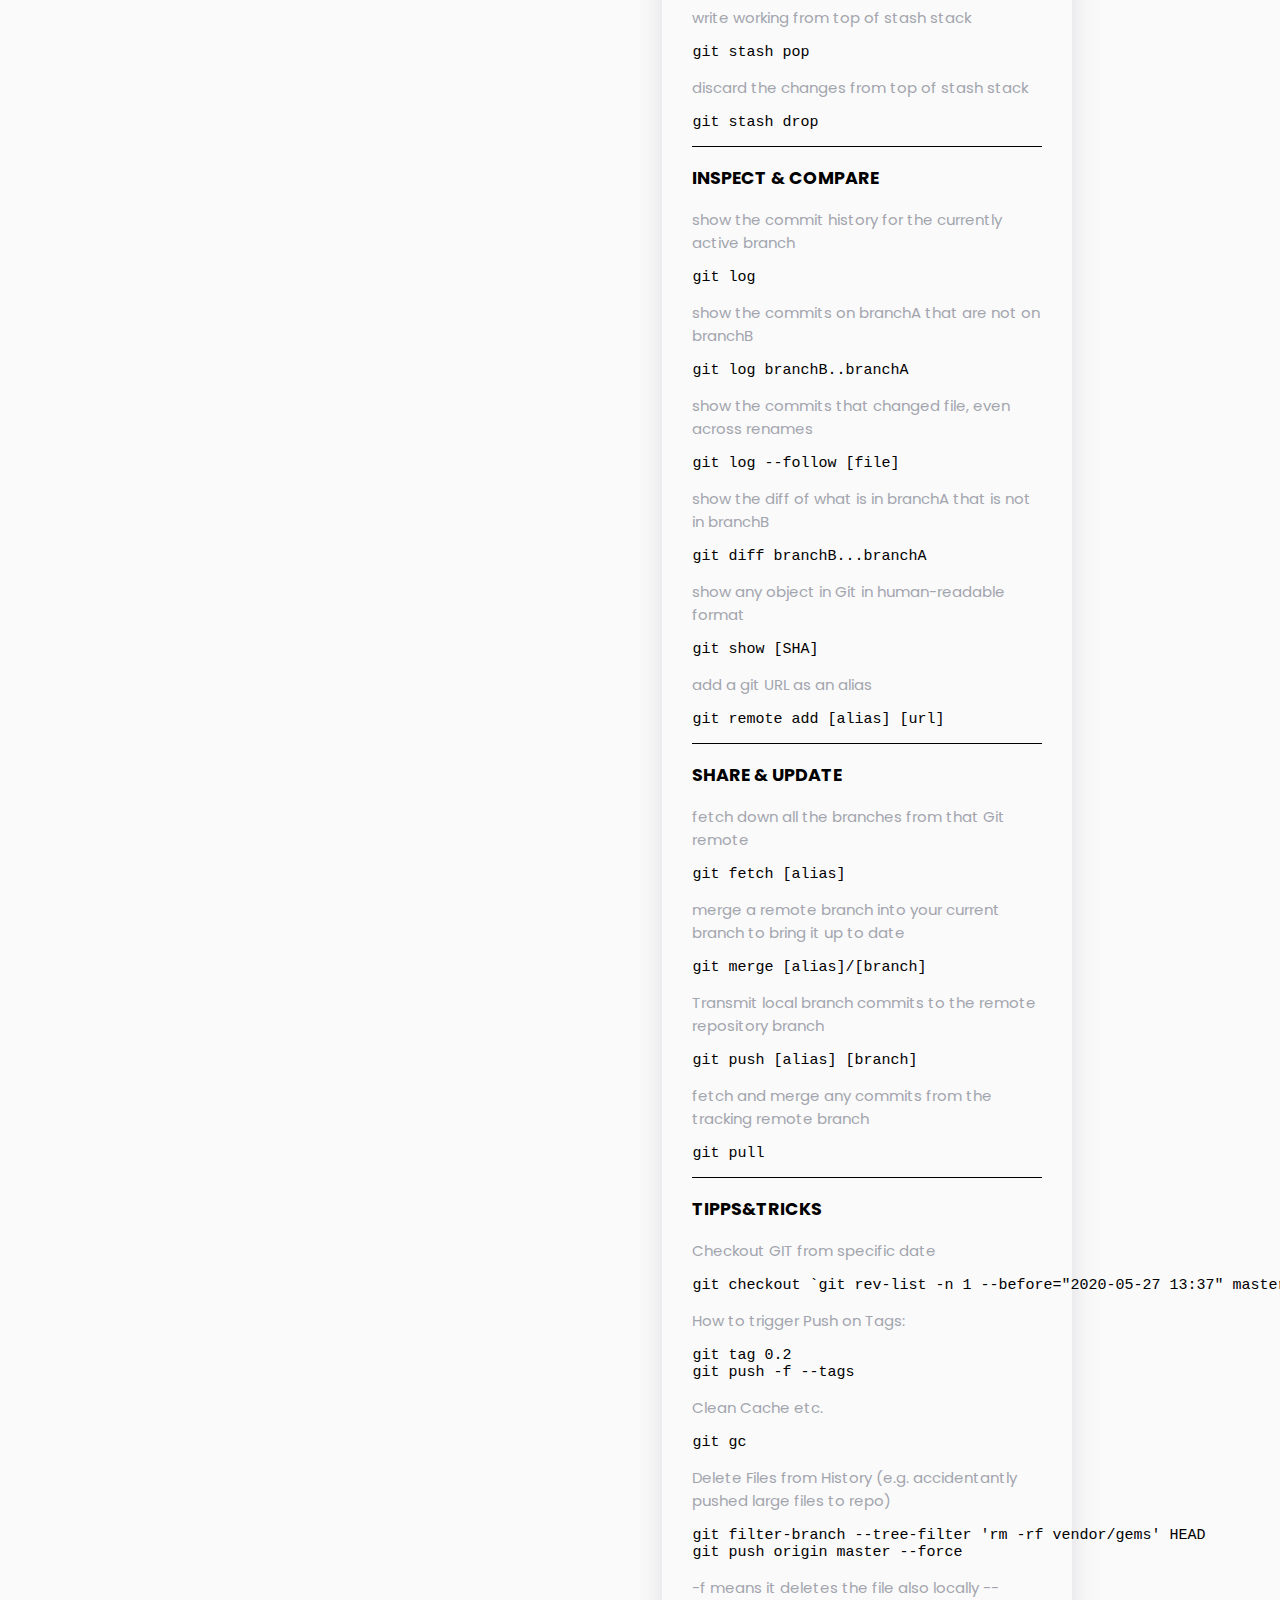
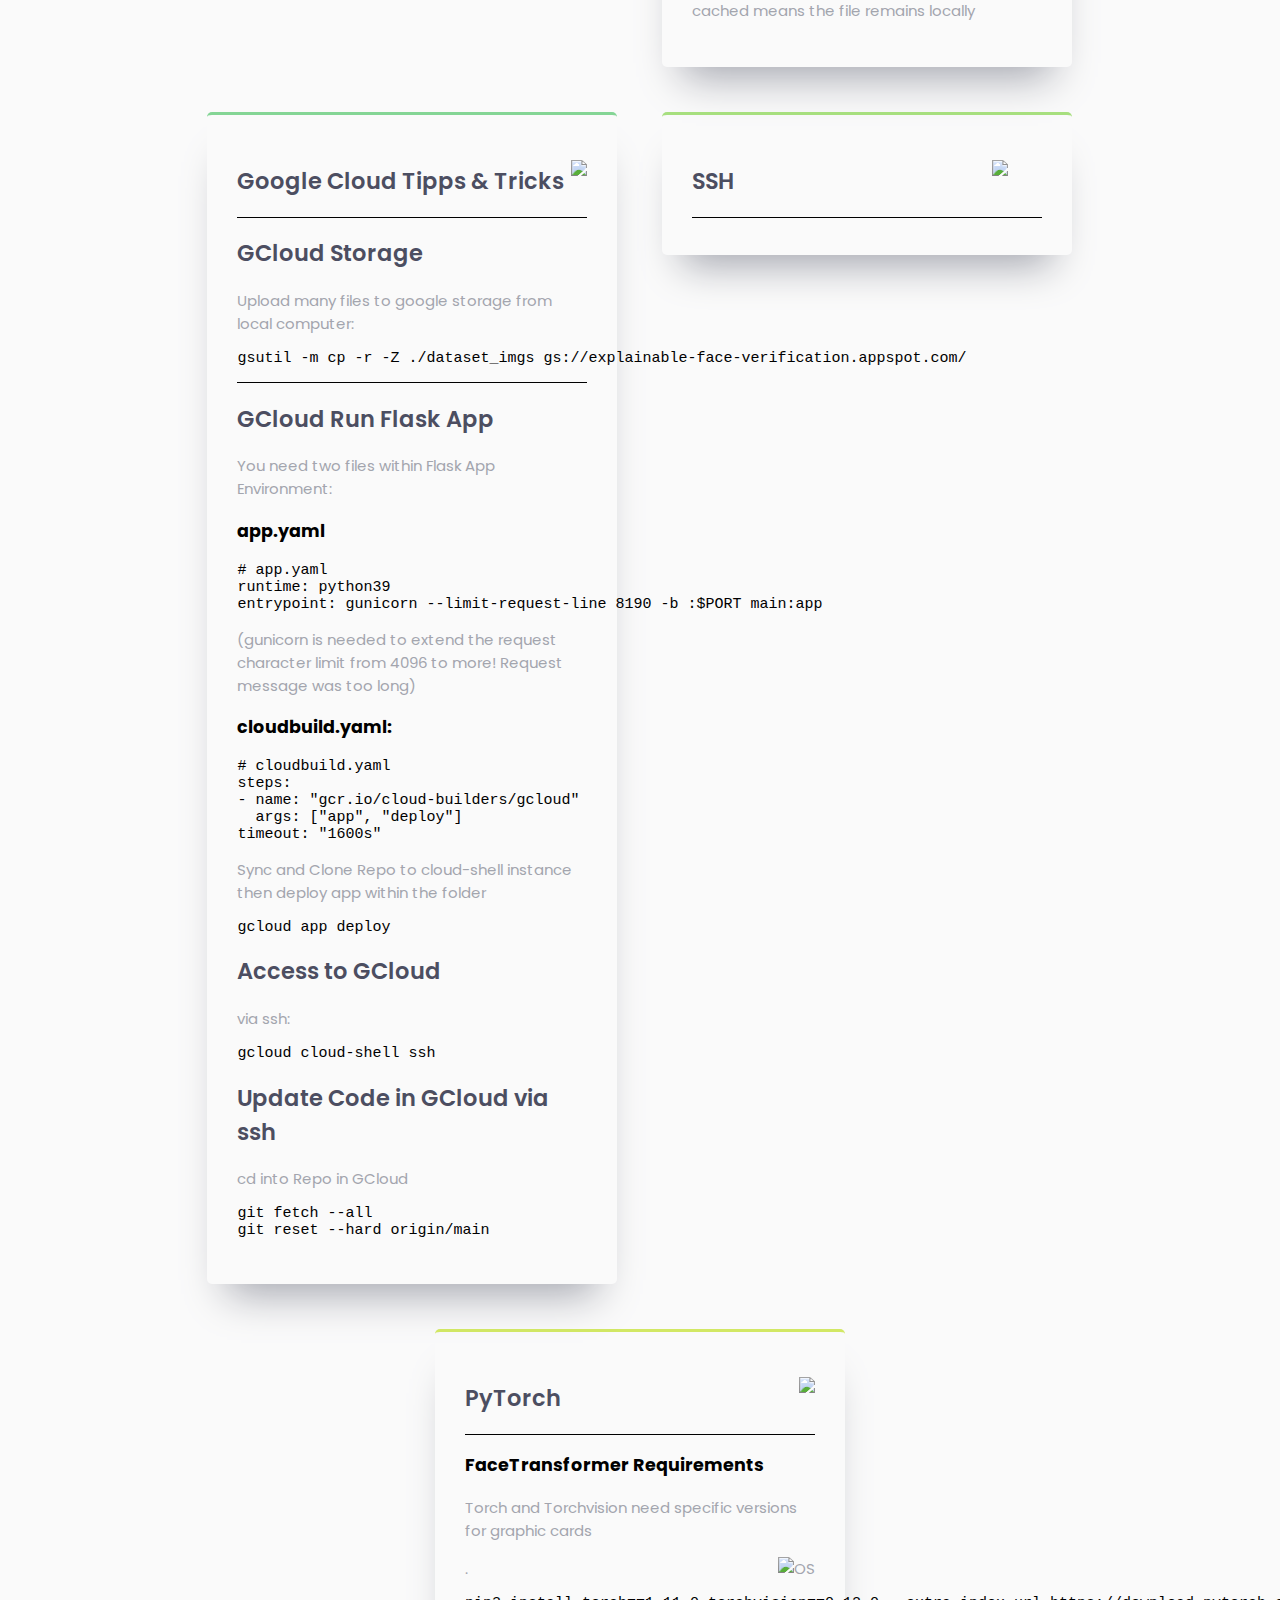
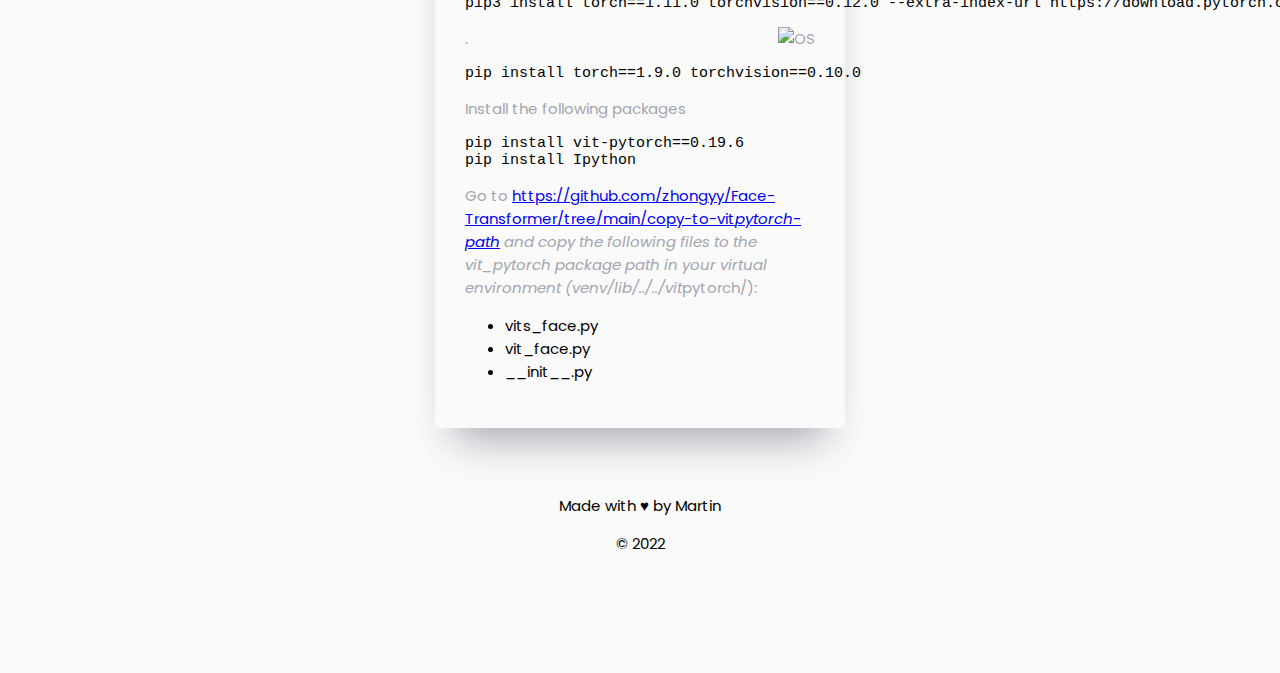
==== commit 660e3f9f: "html generated" ====
--- a/docs/index.html
+++ b/docs/index.html
@@ -41,23 +41,23 @@
       <div class="container1">
         <div class="item">
           <button class="btn btn-0">
-            <a href="#Terminal">
-              <svg width="180px" height="60px" viewBox="0 0 180 60" class="border">
-                <polyline points="179,1 179,59 1,59 1,1 179,1" class="bg-line" />
-                <polyline points="179,1 179,59 1,59 1,1 179,1" class="hl-line" />
-              </svg>
-              <span>Terminal</span>
+            <a href="#PyCharm">
+              <svg width="180px" height="60px" viewBox="0 0 180 60" class="border">
+                <polyline points="179,1 179,59 1,59 1,1 179,1" class="bg-line" />
+                <polyline points="179,1 179,59 1,59 1,1 179,1" class="hl-line" />
+              </svg>
+              <span>PyCharm</span>
             </a>
           </button>
         </div>
         <div class="item">
           <button class="btn btn-1">
-            <a href="#Links">
-              <svg width="180px" height="60px" viewBox="0 0 180 60" class="border">
-                <polyline points="179,1 179,59 1,59 1,1 179,1" class="bg-line" />
-                <polyline points="179,1 179,59 1,59 1,1 179,1" class="hl-line" />
-              </svg>
-              <span>Links</span>
+            <a href="#Tipps&Tricks">
+              <svg width="180px" height="60px" viewBox="0 0 180 60" class="border">
+                <polyline points="179,1 179,59 1,59 1,1 179,1" class="bg-line" />
+                <polyline points="179,1 179,59 1,59 1,1 179,1" class="hl-line" />
+              </svg>
+              <span>Tipps&Tricks</span>
             </a>
           </button>
         </div>
@@ -74,45 +74,45 @@
         </div>
         <div class="item">
           <button class="btn btn-3">
-            <a href="#PyTorch">
-              <svg width="180px" height="60px" viewBox="0 0 180 60" class="border">
-                <polyline points="179,1 179,59 1,59 1,1 179,1" class="bg-line" />
-                <polyline points="179,1 179,59 1,59 1,1 179,1" class="hl-line" />
-              </svg>
-              <span>PyTorch</span>
+            <a href="#NVIDIA">
+              <svg width="180px" height="60px" viewBox="0 0 180 60" class="border">
+                <polyline points="179,1 179,59 1,59 1,1 179,1" class="bg-line" />
+                <polyline points="179,1 179,59 1,59 1,1 179,1" class="hl-line" />
+              </svg>
+              <span>NVIDIA</span>
             </a>
           </button>
         </div>
         <div class="item">
           <button class="btn btn-4">
-            <a href="#SSH">
-              <svg width="180px" height="60px" viewBox="0 0 180 60" class="border">
-                <polyline points="179,1 179,59 1,59 1,1 179,1" class="bg-line" />
-                <polyline points="179,1 179,59 1,59 1,1 179,1" class="hl-line" />
-              </svg>
-              <span>SSH</span>
+            <a href="#Ubuntu">
+              <svg width="180px" height="60px" viewBox="0 0 180 60" class="border">
+                <polyline points="179,1 179,59 1,59 1,1 179,1" class="bg-line" />
+                <polyline points="179,1 179,59 1,59 1,1 179,1" class="hl-line" />
+              </svg>
+              <span>Ubuntu</span>
             </a>
           </button>
         </div>
         <div class="item">
           <button class="btn btn-5">
-            <a href="#Ubuntu">
-              <svg width="180px" height="60px" viewBox="0 0 180 60" class="border">
-                <polyline points="179,1 179,59 1,59 1,1 179,1" class="bg-line" />
-                <polyline points="179,1 179,59 1,59 1,1 179,1" class="hl-line" />
-              </svg>
-              <span>Ubuntu</span>
+            <a href="#Links">
+              <svg width="180px" height="60px" viewBox="0 0 180 60" class="border">
+                <polyline points="179,1 179,59 1,59 1,1 179,1" class="bg-line" />
+                <polyline points="179,1 179,59 1,59 1,1 179,1" class="hl-line" />
+              </svg>
+              <span>Links</span>
             </a>
           </button>
         </div>
         <div class="item">
           <button class="btn btn-6">
-            <a href="#PyCharm">
-              <svg width="180px" height="60px" viewBox="0 0 180 60" class="border">
-                <polyline points="179,1 179,59 1,59 1,1 179,1" class="bg-line" />
-                <polyline points="179,1 179,59 1,59 1,1 179,1" class="hl-line" />
-              </svg>
-              <span>PyCharm</span>
+            <a href="#Terminal">
+              <svg width="180px" height="60px" viewBox="0 0 180 60" class="border">
+                <polyline points="179,1 179,59 1,59 1,1 179,1" class="bg-line" />
+                <polyline points="179,1 179,59 1,59 1,1 179,1" class="hl-line" />
+              </svg>
+              <span>Terminal</span>
             </a>
           </button>
         </div>
@@ -129,34 +129,34 @@
         </div>
         <div class="item">
           <button class="btn btn-8">
-            <a href="#Tipps&Tricks">
-              <svg width="180px" height="60px" viewBox="0 0 180 60" class="border">
-                <polyline points="179,1 179,59 1,59 1,1 179,1" class="bg-line" />
-                <polyline points="179,1 179,59 1,59 1,1 179,1" class="hl-line" />
-              </svg>
-              <span>Tipps&Tricks</span>
+            <a href="#GoogleCloud">
+              <svg width="180px" height="60px" viewBox="0 0 180 60" class="border">
+                <polyline points="179,1 179,59 1,59 1,1 179,1" class="bg-line" />
+                <polyline points="179,1 179,59 1,59 1,1 179,1" class="hl-line" />
+              </svg>
+              <span>GoogleCloud</span>
             </a>
           </button>
         </div>
         <div class="item">
           <button class="btn btn-9">
-            <a href="#NVIDIA">
-              <svg width="180px" height="60px" viewBox="0 0 180 60" class="border">
-                <polyline points="179,1 179,59 1,59 1,1 179,1" class="bg-line" />
-                <polyline points="179,1 179,59 1,59 1,1 179,1" class="hl-line" />
-              </svg>
-              <span>NVIDIA</span>
+            <a href="#SSH">
+              <svg width="180px" height="60px" viewBox="0 0 180 60" class="border">
+                <polyline points="179,1 179,59 1,59 1,1 179,1" class="bg-line" />
+                <polyline points="179,1 179,59 1,59 1,1 179,1" class="hl-line" />
+              </svg>
+              <span>SSH</span>
             </a>
           </button>
         </div>
         <div class="item">
           <button class="btn btn-10">
-            <a href="#GoogleCloud">
-              <svg width="180px" height="60px" viewBox="0 0 180 60" class="border">
-                <polyline points="179,1 179,59 1,59 1,1 179,1" class="bg-line" />
-                <polyline points="179,1 179,59 1,59 1,1 179,1" class="hl-line" />
-              </svg>
-              <span>GoogleCloud</span>
+            <a href="#PyTorch">
+              <svg width="180px" height="60px" viewBox="0 0 180 60" class="border">
+                <polyline points="179,1 179,59 1,59 1,1 179,1" class="bg-line" />
+                <polyline points="179,1 179,59 1,59 1,1 179,1" class="hl-line" />
+              </svg>
+              <span>PyTorch</span>
             </a>
           </button>
         </div>
@@ -165,53 +165,202 @@
 
     <div class="container">
       <div class="container2">
-        <div class="box box-0" id="Terminal"><p><img src="https://upload.wikimedia.org/wikipedia/commons/d/d8/High-contrast-utilities-terminal.svg" height=55px></img></p>
-
-<h2>Terminal</h2>
-
-<hr />
-
-<p>Symlink</p>
-
-<pre><code class="bash language-bash">ln -s &lt;target&gt; &lt;name-of-link&gt;
-</code></pre>
-
-<p>RSync</p>
-
-<pre><code class="bash language-bash">rsync -ah --progress &lt;from&gt; &lt;to&gt;
-</code></pre>
-
-<p>List Infos of CPU</p>
-
-<pre><code class="shell language-shell">lscpu
-</code></pre>
-
-<p>List Size of Folders:</p>
-
-<pre><code class="shell language-shell">du -sh *
-</code></pre>
-
-<p>Check size of specific folder:</p>
-
-<pre><code class="bash language-bash">du -hs &lt;folder&gt;
-</code></pre>
-
-<p>Check how long PC is up:</p>
-
-<pre><code class="bash language-bash">uptime
-</code></pre>
-
-<p>Get number of files in dir and subdirs:</p>
-
-<pre><code class="bash language-bash">find . -type f | wc -l
-</code></pre>
-
-<p>Check Disc Usage</p>
-
-<pre><code class="bash language-bash">df -h
-</code></pre>
-</div>
-        <div class="box box-1" id="Links"><p><img src="https://cdn.icon-icons.com/icons2/1678/PNG/512/wondicon-ui-free-website_111210.png" height=50px></img></p>
+        <div class="box box-0" id="PyCharm"><p><img src="https://upload.wikimedia.org/wikipedia/commons/1/1d/PyCharm_Icon.svg" height="50px"></img></p>
+
+<h2>PyCharm</h2>
+
+<hr />
+</div>
+        <div class="box box-1" id="Tipps&Tricks"><p><img src="https://cdn-icons-png.flaticon.com/512/564/564427.png" height="50px"></img></p>
+
+<h2>Tipps&amp;Tricks</h2>
+
+<hr />
+
+<p>Problem with SSH Keys: "..differs from the key for IP address ... "</p>
+
+<p>Do on remote machine:</p>
+
+<pre><code class="bash language-bash">ssh-keygen -R 129.187.227.220
+</code></pre>
+
+<p>SSL Problem when downloading via Python Code on Mac OS</p>
+
+<pre><code class="bash language-bash">/Applications/Python\ 3.6/Install\ Certificates.command
+</code></pre>
+
+<p>Error: Core Dumped when importing tensorflow in python
+Most likely tensorflow package was build for AVX support and CPU does not support it! </p>
+
+<p>How to change CUDA Version on Machine:</p>
+
+<pre><code class="bash language-bash">sudo rm /usr/local/cuda
+sudo ln -s /usr/local/cuda-11.0 /usr/local/cuda
+</code></pre>
+
+<p>Adjust rights to Folder:</p>
+
+<pre><code class="bash language-bash">chmod g+w /folder/ -R
+</code></pre>
+
+<p>When facing the following error: 
+ImportError: bad magic number in : b'\x03\xf3\r\n'</p>
+
+<pre><code class="bash language-bash">find . -name "*.pyc" -exec rm -f {} \;
+</code></pre>
+
+<p>Split .tar files into many files with specific maximum file size</p>
+
+<p>split -b 1024m file.tar.gz</p>
+
+<p>tar -C ../myfolder -xfvz /mytarfile.tar (extract into spec folder)</p>
+
+<p>| Mehrere Dateien als GZIP-Archiv komprimieren  | tar cfvz Archiv.tar.gz datei1 datei2  | Archiv.tar.gz       |
+|-----------------------------------------------|---------------------------------------|---------------------|
+| GZIP-Archiv entpacken                         | tar xfvz Archiv.tar.gz                | datei1, datei2, ... |</p>
+
+<p>Debug Python Code with inline Terminal</p>
+
+<pre><code class="python language-python">import pdb
+pdb.set_trace()
+</code></pre>
+
+<p>Set Path for loading Modules:</p>
+
+<pre><code class="bash language-bash">PYTHONPATH=/usr/home/.... python &lt;script.py&gt;
+</code></pre>
+
+<p>Problem with SSH Keys: 
+..differs from the key for IP address ... 
+on remote machine:
+ssh-keygen -R 129.187.227.220</p>
+</div>
+        <div class="box box-2" id="MacOS"><p><img src="https://upload.wikimedia.org/wikipedia/commons/2/22/MacOS_logo_%282017%29.svg" height="50px"></img></p>
+
+<h2>MacOS</h2>
+
+<hr />
+
+<h3>Fresh Setup</h3>
+</div>
+        <div class="box box-3" id="NVIDIA"><p><img src="https://logos-world.net/wp-content/uploads/2020/11/Nvidia-Emblem.png" height=50px></img></p>
+
+<h2>NVIDIA</h2>
+
+<hr />
+
+<p>Manually Add NVIDIA-DEV Repository</p>
+
+<p><img src="https://img.shields.io/badge/UBUNTU-18.04-FFA500" alt="OS" />
+.</p>
+
+<pre><code class="bash language-bash">wget https://developer.download.nvidia.com/compute/cuda/repos/ubuntu1804/x86_64/cuda-ubuntu1804.pin
+sudo mv cuda-ubuntu1804.pin /etc/apt/preferences.d/cuda-repository-pin-600
+sudo apt-key adv --fetch-keys https://developer.download.nvidia.com/compute/cuda/repos/ubuntu1804/x86_64/7fa2af80.pub
+sudo add-apt-repository "deb https://developer.download.nvidia.com/compute/cuda/repos/ubuntu1804/x86_64/ /"
+sudo apt-get update
+sudo apt search cuda
+</code></pre>
+
+<p><img src="https://img.shields.io/badge/UBUNTU-20.04-FFA500" alt="OS" />
+.</p>
+
+<pre><code class="bash language-bash">wget https://developer.download.nvidia.com/compute/cuda/repos/ubuntu2004/x86_64/cuda-ubuntu2004.pin
+sudo mv cuda-ubuntu2004.pin /etc/apt/preferences.d/cuda-repository-pin-600
+sudo apt-key adv --fetch-keys https://developer.download.nvidia.com/compute/cuda/repos/ubuntu2004/x86_64/7fa2af80.pub
+sudo add-apt-repository "deb https://developer.download.nvidia.com/compute/cuda/repos/ubuntu2004/x86_64/ /"
+sudo apt-get update
+sudo apt search cuda
+</code></pre>
+
+<p>Remove all NVIDIA Drivers and Stuff first</p>
+
+<pre><code class="bash language-bash">sudo apt remove --purge *nvidia*
+sudo apt remove --purge *libcudnn*
+sudo apt remove --purge cuda
+</code></pre>
+
+<p>For Tensorflow &gt;= 2.5</p>
+
+<pre><code class="bash language-bash">sudo apt install cuda-11-2
+sudo apt install libcudnn8=8.1.1.33-1+cuda11.2
+sudo apt-mark hold libcudnn8 # this prevents from updating
+</code></pre>
+
+<p>For Tensorflow &lt; 2.5</p>
+
+<pre><code class="bash language-bash">sudo apt install cuda-11-0
+sudo apt install libcudnn8=8.0.5.39-1+cuda11.0
+sudo apt-mark hold libcudnn8 # this prevents from updating
+</code></pre>
+</div>
+        <div class="box box-4" id="Ubuntu"><p><img src="https://upload.wikimedia.org/wikipedia/commons/9/9e/UbuntuCoF.svg" width=50px></img></p>
+
+<h2>Ubuntu</h2>
+
+<hr />
+
+<h3>Fresh Setup</h3>
+
+<p>Install nvtop (GPU Monitoring Tool)</p>
+
+<pre><code class="bash language-bash">sudo apt install nvtop
+</code></pre>
+
+<p>Install htop (CPU Monitoring Tool)</p>
+
+<pre><code class="bash language-bash">sudo apt install htop
+</code></pre>
+
+<p>To show own ip etc.</p>
+
+<pre><code class="bash language-bash">sudo apt install net-tools
+</code></pre>
+
+<p>To show IP:</p>
+
+<pre><code class="bash language-bash">ifconfig
+</code></pre>
+
+<p>Install TMUX for easy ssh access and use Screens</p>
+
+<pre><code class="bash language-bash">sudo apt install tmux
+</code></pre>
+
+<p>To show who is logged in</p>
+
+<pre><code class="bash language-bash">sudo apt install finger
+</code></pre>
+
+<p>Install Inotify Tools for Rsync</p>
+
+<pre><code class="bash language-bash">sudo apt install inotify-tools
+</code></pre>
+
+<p>Nice tool to copy and unzip with progress bar</p>
+
+<pre><code class="bash language-bash">sudo apt install pv
+</code></pre>
+
+<p>Install remote server for graphical remote connections (Microsoft Remote Desktop)</p>
+
+<pre><code class="bash language-bash">sudo apt install xrdp
+</code></pre>
+
+<p>Add this to tmux config, makes the terminal in tmux have a nice style and usability</p>
+
+<pre><code class="bash language-bash">echo "set -g default-terminal \"screen-256color\"" &gt;&gt; /usr/home/kno/.tmux.conf
+</code></pre>
+
+<p>Add this to bashrc</p>
+
+<pre><code class="bash language-bash">echo "export PATH=\"${PATH}:/usr/local/cuda/bin\"" &gt;&gt; /usr/home/kno/.bashrc # Set Cuda Path
+echo "export PATH=\"$HOME/bin:$HOME/.local/bin:$PATH\"" &gt;&gt; /usr/home/kno/.bashrc
+echo "LD_LIBRARY_PATH=\"${LD_LIBRARY_PATH}:/usr/local/cuda-11.2/lib64\"" &gt;&gt; /usr/home/kno/.bashrc # Set Cuda Version
+echo "export DISPLAY=localhost:10.0" &gt;&gt; ~/.bashrc # To be able to show window on other machine
+</code></pre>
+</div>
+        <div class="box box-5" id="Links"><p><img src="https://cdn.icon-icons.com/icons2/1678/PNG/512/wondicon-ui-free-website_111210.png" height=50px></img></p>
 
 <h2>Nice Websites</h2>
 
@@ -235,15 +384,357 @@
 <li><a rel="noopener" target="_blank" href="https://black.readthedocs.io/en/stable/the_black_code_style.html">black</a></li>
 </ul>
 </div>
-        <div class="box box-2" id="MacOS"><p><img src="https://upload.wikimedia.org/wikipedia/commons/2/22/MacOS_logo_%282017%29.svg" height="50px"></img></p>
-
-<h2>MacOS</h2>
-
-<hr />
-
-<h3>Fresh Setup</h3>
-</div>
-        <div class="box box-3" id="PyTorch"><p><img src="https://upload.wikimedia.org/wikipedia/commons/1/10/PyTorch_logo_icon.svg" height="50px"></img></p>
+        <div class="box box-6" id="Terminal"><p><img src="https://upload.wikimedia.org/wikipedia/commons/d/d8/High-contrast-utilities-terminal.svg" height=55px></img></p>
+
+<h2>Terminal</h2>
+
+<hr />
+
+<p>Symlink</p>
+
+<pre><code class="bash language-bash">ln -s &lt;target&gt; &lt;name-of-link&gt;
+</code></pre>
+
+<p>RSync</p>
+
+<pre><code class="bash language-bash">rsync -ah --progress &lt;from&gt; &lt;to&gt;
+</code></pre>
+
+<p>List Infos of CPU</p>
+
+<pre><code class="shell language-shell">lscpu
+</code></pre>
+
+<p>List Size of Folders:</p>
+
+<pre><code class="shell language-shell">du -sh *
+</code></pre>
+
+<p>Check size of specific folder:</p>
+
+<pre><code class="bash language-bash">du -hs &lt;folder&gt;
+</code></pre>
+
+<p>Check how long PC is up:</p>
+
+<pre><code class="bash language-bash">uptime
+</code></pre>
+
+<p>Get number of files in dir and subdirs:</p>
+
+<pre><code class="bash language-bash">find . -type f | wc -l
+</code></pre>
+
+<p>Check Disc Usage</p>
+
+<pre><code class="bash language-bash">df -h
+</code></pre>
+</div>
+        <div class="box box-7" id="Git"><p><img src="https://git-scm.com/images/logos/downloads/Git-Icon-1788C.png" height=40px></img></p>
+
+<h2>Git</h2>
+
+<hr />
+
+<h3>BASICS</h3>
+
+<p>show modified files in working directory, staged for your next commit</p>
+
+<pre><code class="bash language-bash">git status
+</code></pre>
+
+<p>add a file as it looks now to your next commit (stage)</p>
+
+<pre><code class="bash language-bash">git add [file]
+</code></pre>
+
+<p>unstage a file while retaining the changes in working directory</p>
+
+<pre><code class="bash language-bash">git reset [file]
+</code></pre>
+
+<p>diff of what is changed but not staged</p>
+
+<pre><code class="bash language-bash">git diff
+</code></pre>
+
+<p>diff of what is staged but not yet committed</p>
+
+<pre><code class="bash language-bash">git diff --staged
+</code></pre>
+
+<p>commit your staged content as a new commit snapshot</p>
+
+<pre><code class="bash language-bash">git commit -m “[descriptive message]”
+</code></pre>
+
+<hr />
+
+<h3>INFORMATION</h3>
+
+<p>show URL of origin</p>
+
+<pre><code class="bash language-bash">git config --get remote.origin.url
+</code></pre>
+
+<p>or if you require full output, and you are on a network that can reach the remote repo where the origin resides:</p>
+
+<pre><code class="bash language-bash">git remote show origin
+</code></pre>
+
+<hr />
+
+<h3>CREDENTIALS</h3>
+
+<p>store credentials</p>
+
+<pre><code class="bash language-bash">git config --global credential.helper store
+</code></pre>
+
+<hr />
+
+<h3>BRANCH &amp; MERGE</h3>
+
+<p>list your branches. a * will appear next to the currently active branch</p>
+
+<pre><code class="bash language-bash">git branch
+</code></pre>
+
+<p>create a new branch at the current commit</p>
+
+<pre><code class="bash language-bash">git branch [branch-name]
+</code></pre>
+
+<p>switch to another branch and check it out into your working directory</p>
+
+<pre><code class="bash language-bash">git checkout
+</code></pre>
+
+<p>merge the specified branch’s history into the current one</p>
+
+<pre><code class="bash language-bash">git merge [branch]
+</code></pre>
+
+<p>show all commits in the current branch’s history</p>
+
+<pre><code class="bash language-bash">git log
+</code></pre>
+
+<hr />
+
+<h3>REWRITING &amp; DELETING</h3>
+
+<p>delete the file from project and stage the removal for commit</p>
+
+<pre><code class="bash language-bash">git rm [file]
+</code></pre>
+
+<p>change an existing file path and stage the move</p>
+
+<pre><code class="bash language-bash">git mv [existing-path] [new-path]
+</code></pre>
+
+<p>show all commit logs with indication of any paths that moved</p>
+
+<pre><code class="bash language-bash">git log --stat -M
+</code></pre>
+
+<p>apply any commits of current branch ahead of specified one</p>
+
+<pre><code class="bash language-bash">git rebase [branch]
+</code></pre>
+
+<p>clear staging area, rewrite working tree from specified commit</p>
+
+<pre><code class="bash language-bash">git reset --hard [commit]
+</code></pre>
+
+<p>delete the file from project and stage the removal for commit</p>
+
+<pre><code class="bash language-bash">git rm [file]
+</code></pre>
+
+<p>change an existing file path and stage the move</p>
+
+<pre><code class="bash language-bash">git mv [existing-path] [new-path]
+</code></pre>
+
+<p>show all commit logs with indication of any paths that moved</p>
+
+<pre><code class="bash language-bash">git log --stat -M
+</code></pre>
+
+<p>Save modified and staged changes</p>
+
+<pre><code class="bash language-bash">git stash
+</code></pre>
+
+<p>list stack-order of stashed file changes</p>
+
+<pre><code class="bash language-bash">git stash list
+</code></pre>
+
+<p>write working from top of stash stack</p>
+
+<pre><code class="bash language-bash">git stash pop
+</code></pre>
+
+<p>discard the changes from top of stash stack</p>
+
+<pre><code class="bash language-bash">git stash drop
+</code></pre>
+
+<hr />
+
+<h3>INSPECT &amp; COMPARE</h3>
+
+<p>show the commit history for the currently active branch</p>
+
+<pre><code class="bash language-bash">git log
+</code></pre>
+
+<p>show the commits on branchA that are not on branchB</p>
+
+<pre><code class="bash language-bash">git log branchB..branchA
+</code></pre>
+
+<p>show the commits that changed file, even across renames</p>
+
+<pre><code class="bash language-bash">git log --follow [file]
+</code></pre>
+
+<p>show the diff of what is in branchA that is not in branchB</p>
+
+<pre><code class="bash language-bash">git diff branchB...branchA
+</code></pre>
+
+<p>show any object in Git in human-readable format</p>
+
+<pre><code class="bash language-bash">git show [SHA]
+</code></pre>
+
+<p>add a git URL as an alias</p>
+
+<pre><code class="bash language-bash">git remote add [alias] [url]
+</code></pre>
+
+<hr />
+
+<h3>SHARE &amp; UPDATE</h3>
+
+<p>fetch down all the branches from that Git remote</p>
+
+<pre><code class="bash language-bash">git fetch [alias]
+</code></pre>
+
+<p>merge a remote branch into your current branch to bring it up to date</p>
+
+<pre><code class="bash language-bash">git merge [alias]/[branch]
+</code></pre>
+
+<p>Transmit local branch commits to the remote repository branch</p>
+
+<pre><code class="bash language-bash">git push [alias] [branch]
+</code></pre>
+
+<p>fetch and merge any commits from the tracking remote branch</p>
+
+<pre><code class="bash language-bash">git pull
+</code></pre>
+
+<hr />
+
+<h3>TIPPS&amp;TRICKS</h3>
+
+<p>Checkout GIT from specific date</p>
+
+<pre><code class="bash language-bash">git checkout `git rev-list -n 1 --before="2020-05-27 13:37" master`
+</code></pre>
+
+<p>How to trigger Push on Tags:</p>
+
+<pre><code class="bash language-bash">git tag 0.2
+git push -f --tags
+</code></pre>
+
+<p>Clean Cache etc.</p>
+
+<pre><code class="bash language-bash">git gc
+</code></pre>
+
+<p>Delete Files from History (e.g. accidentantly pushed large files to repo)</p>
+
+<pre><code class="bash language-bash">git filter-branch --tree-filter 'rm -rf vendor/gems' HEAD
+git push origin master --force
+</code></pre>
+
+<p>-f means it deletes the file also locally
+--cached means the file remains locally</p>
+</div>
+        <div class="box box-8" id="GoogleCloud"><p><img src="https://holori.com/wp-content/uploads/2021/05/GCP.png" height=40px></img></p>
+
+<h2>Google Cloud Tipps &amp; Tricks</h2>
+
+<hr />
+
+<h2>GCloud Storage</h2>
+
+<p>Upload many files to google storage from local computer: </p>
+
+<pre><code class="bash language-bash">gsutil -m cp -r -Z ./dataset_imgs gs://explainable-face-verification.appspot.com/
+</code></pre>
+
+<hr />
+
+<h2>GCloud Run Flask App</h2>
+
+<p>You need two files within Flask App Environment:</p>
+
+<h3>app.yaml</h3>
+
+<pre><code class="yaml language-yaml"># app.yaml
+runtime: python39
+entrypoint: gunicorn --limit-request-line 8190 -b :$PORT main:app
+</code></pre>
+
+<p>(gunicorn is needed to extend the request character limit from 4096 to more! Request message was too long)</p>
+
+<h3>cloudbuild.yaml:</h3>
+
+<pre><code class="yaml language-yaml"># cloudbuild.yaml
+steps:
+- name: "gcr.io/cloud-builders/gcloud"
+  args: ["app", "deploy"]
+timeout: "1600s"
+</code></pre>
+
+<p>Sync and Clone Repo to cloud-shell instance then deploy app within the folder</p>
+
+<pre><code class="bash language-bash">gcloud app deploy
+</code></pre>
+
+<h2>Access to GCloud</h2>
+
+<p>via ssh:</p>
+
+<pre><code class="bash language-bash">gcloud cloud-shell ssh
+</code></pre>
+
+<h2>Update Code in GCloud via ssh</h2>
+
+<p>cd into Repo in GCloud</p>
+
+<pre><code class="bash language-bash">git fetch --all
+git reset --hard origin/main
+</code></pre>
+</div>
+        <div class="box box-9" id="SSH"><p><img src="https://cdn-icons-png.flaticon.com/512/5262/5262032.png" width=50></img></p>
+
+<h2>SSH</h2>
+
+<hr />
+</div>
+        <div class="box box-10" id="PyTorch"><p><img src="https://upload.wikimedia.org/wikipedia/commons/1/10/PyTorch_logo_icon.svg" height="50px"></img></p>
 
 <h2>PyTorch</h2>
 
@@ -279,497 +770,6 @@
 <li>vit_face.py </li>
 <li>__init__.py</li>
 </ul>
-</div>
-        <div class="box box-4" id="SSH"><p><img src="https://cdn-icons-png.flaticon.com/512/5262/5262032.png" width=50></img></p>
-
-<h2>SSH</h2>
-
-<hr />
-</div>
-        <div class="box box-5" id="Ubuntu"><p><img src="https://upload.wikimedia.org/wikipedia/commons/9/9e/UbuntuCoF.svg" width=50px></img></p>
-
-<h2>Ubuntu</h2>
-
-<hr />
-
-<h3>Fresh Setup</h3>
-
-<p>Install nvtop (GPU Monitoring Tool)</p>
-
-<pre><code class="bash language-bash">sudo apt install nvtop
-</code></pre>
-
-<p>Install htop (CPU Monitoring Tool)</p>
-
-<pre><code class="bash language-bash">sudo apt install htop
-</code></pre>
-
-<p>To show own ip etc.</p>
-
-<pre><code class="bash language-bash">sudo apt install net-tools
-</code></pre>
-
-<p>To show IP:</p>
-
-<pre><code class="bash language-bash">ifconfig
-</code></pre>
-
-<p>Install TMUX for easy ssh access and use Screens</p>
-
-<pre><code class="bash language-bash">sudo apt install tmux
-</code></pre>
-
-<p>To show who is logged in</p>
-
-<pre><code class="bash language-bash">sudo apt install finger
-</code></pre>
-
-<p>Install Inotify Tools for Rsync</p>
-
-<pre><code class="bash language-bash">sudo apt install inotify-tools
-</code></pre>
-
-<p>Nice tool to copy and unzip with progress bar</p>
-
-<pre><code class="bash language-bash">sudo apt install pv
-</code></pre>
-
-<p>Install remote server for graphical remote connections (Microsoft Remote Desktop)</p>
-
-<pre><code class="bash language-bash">sudo apt install xrdp
-</code></pre>
-
-<p>Add this to tmux config, makes the terminal in tmux have a nice style and usability</p>
-
-<pre><code class="bash language-bash">echo "set -g default-terminal \"screen-256color\"" &gt;&gt; /usr/home/kno/.tmux.conf
-</code></pre>
-
-<p>Add this to bashrc</p>
-
-<pre><code class="bash language-bash">echo "export PATH=\"${PATH}:/usr/local/cuda/bin\"" &gt;&gt; /usr/home/kno/.bashrc # Set Cuda Path
-echo "export PATH=\"$HOME/bin:$HOME/.local/bin:$PATH\"" &gt;&gt; /usr/home/kno/.bashrc
-echo "LD_LIBRARY_PATH=\"${LD_LIBRARY_PATH}:/usr/local/cuda-11.2/lib64\"" &gt;&gt; /usr/home/kno/.bashrc # Set Cuda Version
-echo "export DISPLAY=localhost:10.0" &gt;&gt; ~/.bashrc # To be able to show window on other machine
-</code></pre>
-</div>
-        <div class="box box-6" id="PyCharm"><p><img src="https://upload.wikimedia.org/wikipedia/commons/1/1d/PyCharm_Icon.svg" height="50px"></img></p>
-
-<h2>PyCharm</h2>
-
-<hr />
-</div>
-        <div class="box box-7" id="Git"><p><img src="https://git-scm.com/images/logos/downloads/Git-Icon-1788C.png" height=40px></img></p>
-
-<h2>Git</h2>
-
-<hr />
-
-<h3>BASICS</h3>
-
-<p>show modified files in working directory, staged for your next commit</p>
-
-<pre><code class="bash language-bash">git status
-</code></pre>
-
-<p>add a file as it looks now to your next commit (stage)</p>
-
-<pre><code class="bash language-bash">git add [file]
-</code></pre>
-
-<p>unstage a file while retaining the changes in working directory</p>
-
-<pre><code class="bash language-bash">git reset [file]
-</code></pre>
-
-<p>diff of what is changed but not staged</p>
-
-<pre><code class="bash language-bash">git diff
-</code></pre>
-
-<p>diff of what is staged but not yet committed</p>
-
-<pre><code class="bash language-bash">git diff --staged
-</code></pre>
-
-<p>commit your staged content as a new commit snapshot</p>
-
-<pre><code class="bash language-bash">git commit -m “[descriptive message]”
-</code></pre>
-
-<hr />
-
-<h3>INFORMATION</h3>
-
-<p>show URL of origin</p>
-
-<pre><code class="bash language-bash">git config --get remote.origin.url
-</code></pre>
-
-<p>or if you require full output, and you are on a network that can reach the remote repo where the origin resides:</p>
-
-<pre><code class="bash language-bash">git remote show origin
-</code></pre>
-
-<hr />
-
-<h3>CREDENTIALS</h3>
-
-<p>store credentials</p>
-
-<pre><code class="bash language-bash">git config --global credential.helper store
-</code></pre>
-
-<hr />
-
-<h3>BRANCH &amp; MERGE</h3>
-
-<p>list your branches. a * will appear next to the currently active branch</p>
-
-<pre><code class="bash language-bash">git branch
-</code></pre>
-
-<p>create a new branch at the current commit</p>
-
-<pre><code class="bash language-bash">git branch [branch-name]
-</code></pre>
-
-<p>switch to another branch and check it out into your working directory</p>
-
-<pre><code class="bash language-bash">git checkout
-</code></pre>
-
-<p>merge the specified branch’s history into the current one</p>
-
-<pre><code class="bash language-bash">git merge [branch]
-</code></pre>
-
-<p>show all commits in the current branch’s history</p>
-
-<pre><code class="bash language-bash">git log
-</code></pre>
-
-<hr />
-
-<h3>REWRITING &amp; DELETING</h3>
-
-<p>delete the file from project and stage the removal for commit</p>
-
-<pre><code class="bash language-bash">git rm [file]
-</code></pre>
-
-<p>change an existing file path and stage the move</p>
-
-<pre><code class="bash language-bash">git mv [existing-path] [new-path]
-</code></pre>
-
-<p>show all commit logs with indication of any paths that moved</p>
-
-<pre><code class="bash language-bash">git log --stat -M
-</code></pre>
-
-<p>apply any commits of current branch ahead of specified one</p>
-
-<pre><code class="bash language-bash">git rebase [branch]
-</code></pre>
-
-<p>clear staging area, rewrite working tree from specified commit</p>
-
-<pre><code class="bash language-bash">git reset --hard [commit]
-</code></pre>
-
-<p>delete the file from project and stage the removal for commit</p>
-
-<pre><code class="bash language-bash">git rm [file]
-</code></pre>
-
-<p>change an existing file path and stage the move</p>
-
-<pre><code class="bash language-bash">git mv [existing-path] [new-path]
-</code></pre>
-
-<p>show all commit logs with indication of any paths that moved</p>
-
-<pre><code class="bash language-bash">git log --stat -M
-</code></pre>
-
-<p>Save modified and staged changes</p>
-
-<pre><code class="bash language-bash">git stash
-</code></pre>
-
-<p>list stack-order of stashed file changes</p>
-
-<pre><code class="bash language-bash">git stash list
-</code></pre>
-
-<p>write working from top of stash stack</p>
-
-<pre><code class="bash language-bash">git stash pop
-</code></pre>
-
-<p>discard the changes from top of stash stack</p>
-
-<pre><code class="bash language-bash">git stash drop
-</code></pre>
-
-<hr />
-
-<h3>INSPECT &amp; COMPARE</h3>
-
-<p>show the commit history for the currently active branch</p>
-
-<pre><code class="bash language-bash">git log
-</code></pre>
-
-<p>show the commits on branchA that are not on branchB</p>
-
-<pre><code class="bash language-bash">git log branchB..branchA
-</code></pre>
-
-<p>show the commits that changed file, even across renames</p>
-
-<pre><code class="bash language-bash">git log --follow [file]
-</code></pre>
-
-<p>show the diff of what is in branchA that is not in branchB</p>
-
-<pre><code class="bash language-bash">git diff branchB...branchA
-</code></pre>
-
-<p>show any object in Git in human-readable format</p>
-
-<pre><code class="bash language-bash">git show [SHA]
-</code></pre>
-
-<p>add a git URL as an alias</p>
-
-<pre><code class="bash language-bash">git remote add [alias] [url]
-</code></pre>
-
-<hr />
-
-<h3>SHARE &amp; UPDATE</h3>
-
-<p>fetch down all the branches from that Git remote</p>
-
-<pre><code class="bash language-bash">git fetch [alias]
-</code></pre>
-
-<p>merge a remote branch into your current branch to bring it up to date</p>
-
-<pre><code class="bash language-bash">git merge [alias]/[branch]
-</code></pre>
-
-<p>Transmit local branch commits to the remote repository branch</p>
-
-<pre><code class="bash language-bash">git push [alias] [branch]
-</code></pre>
-
-<p>fetch and merge any commits from the tracking remote branch</p>
-
-<pre><code class="bash language-bash">git pull
-</code></pre>
-
-<hr />
-
-<h3>TIPPS&amp;TRICKS</h3>
-
-<p>Checkout GIT from specific date</p>
-
-<pre><code class="bash language-bash">git checkout `git rev-list -n 1 --before="2020-05-27 13:37" master`
-</code></pre>
-
-<p>How to trigger Push on Tags:</p>
-
-<pre><code class="bash language-bash">git tag 0.2
-git push -f --tags
-</code></pre>
-
-<p>Clean Cache etc.</p>
-
-<pre><code class="bash language-bash">git gc
-</code></pre>
-
-<p>Delete Files from History (e.g. accidentantly pushed large files to repo)</p>
-
-<pre><code class="bash language-bash">git filter-branch --tree-filter 'rm -rf vendor/gems' HEAD
-git push origin master --force
-</code></pre>
-
-<p>-f means it deletes the file also locally
---cached means the file remains locally</p>
-</div>
-        <div class="box box-8" id="Tipps&Tricks"><p><img src="https://cdn-icons-png.flaticon.com/512/564/564427.png" height="50px"></img></p>
-
-<h2>Tipps&amp;Tricks</h2>
-
-<hr />
-
-<p>Problem with SSH Keys: "..differs from the key for IP address ... "</p>
-
-<p>Do on remote machine:</p>
-
-<pre><code class="bash language-bash">ssh-keygen -R 129.187.227.220
-</code></pre>
-
-<p>SSL Problem when downloading via Python Code on Mac OS</p>
-
-<pre><code class="bash language-bash">/Applications/Python\ 3.6/Install\ Certificates.command
-</code></pre>
-
-<p>Error: Core Dumped when importing tensorflow in python
-Most likely tensorflow package was build for AVX support and CPU does not support it! </p>
-
-<p>How to change CUDA Version on Machine:</p>
-
-<pre><code class="bash language-bash">sudo rm /usr/local/cuda
-sudo ln -s /usr/local/cuda-11.0 /usr/local/cuda
-</code></pre>
-
-<p>Adjust rights to Folder:</p>
-
-<pre><code class="bash language-bash">chmod g+w /folder/ -R
-</code></pre>
-
-<p>When facing the following error: 
-ImportError: bad magic number in : b'\x03\xf3\r\n'</p>
-
-<pre><code class="bash language-bash">find . -name "*.pyc" -exec rm -f {} \;
-</code></pre>
-
-<p>Split .tar files into many files with specific maximum file size</p>
-
-<p>split -b 1024m file.tar.gz</p>
-
-<p>tar -C ../myfolder -xfvz /mytarfile.tar (extract into spec folder)</p>
-
-<p>| Mehrere Dateien als GZIP-Archiv komprimieren  | tar cfvz Archiv.tar.gz datei1 datei2  | Archiv.tar.gz       |
-|-----------------------------------------------|---------------------------------------|---------------------|
-| GZIP-Archiv entpacken                         | tar xfvz Archiv.tar.gz                | datei1, datei2, ... |</p>
-
-<p>Debug Python Code with inline Terminal</p>
-
-<pre><code class="python language-python">import pdb
-pdb.set_trace()
-</code></pre>
-
-<p>Set Path for loading Modules:</p>
-
-<pre><code class="bash language-bash">PYTHONPATH=/usr/home/.... python &lt;script.py&gt;
-</code></pre>
-
-<p>Problem with SSH Keys: 
-..differs from the key for IP address ... 
-on remote machine:
-ssh-keygen -R 129.187.227.220</p>
-</div>
-        <div class="box box-9" id="NVIDIA"><p><img src="https://logos-world.net/wp-content/uploads/2020/11/Nvidia-Emblem.png" height=50px></img></p>
-
-<h2>NVIDIA</h2>
-
-<hr />
-
-<p>Manually Add NVIDIA-DEV Repository</p>
-
-<p><img src="https://img.shields.io/badge/UBUNTU-18.04-FFA500" alt="OS" />
-.</p>
-
-<pre><code class="bash language-bash">wget https://developer.download.nvidia.com/compute/cuda/repos/ubuntu1804/x86_64/cuda-ubuntu1804.pin
-sudo mv cuda-ubuntu1804.pin /etc/apt/preferences.d/cuda-repository-pin-600
-sudo apt-key adv --fetch-keys https://developer.download.nvidia.com/compute/cuda/repos/ubuntu1804/x86_64/7fa2af80.pub
-sudo add-apt-repository "deb https://developer.download.nvidia.com/compute/cuda/repos/ubuntu1804/x86_64/ /"
-sudo apt-get update
-sudo apt search cuda
-</code></pre>
-
-<p><img src="https://img.shields.io/badge/UBUNTU-20.04-FFA500" alt="OS" />
-.</p>
-
-<pre><code class="bash language-bash">wget https://developer.download.nvidia.com/compute/cuda/repos/ubuntu2004/x86_64/cuda-ubuntu2004.pin
-sudo mv cuda-ubuntu2004.pin /etc/apt/preferences.d/cuda-repository-pin-600
-sudo apt-key adv --fetch-keys https://developer.download.nvidia.com/compute/cuda/repos/ubuntu2004/x86_64/7fa2af80.pub
-sudo add-apt-repository "deb https://developer.download.nvidia.com/compute/cuda/repos/ubuntu2004/x86_64/ /"
-sudo apt-get update
-sudo apt search cuda
-</code></pre>
-
-<p>Remove all NVIDIA Drivers and Stuff first</p>
-
-<pre><code class="bash language-bash">sudo apt remove --purge *nvidia*
-sudo apt remove --purge *libcudnn*
-sudo apt remove --purge cuda
-</code></pre>
-
-<p>For Tensorflow &gt;= 2.5</p>
-
-<pre><code class="bash language-bash">sudo apt install cuda-11-2
-sudo apt install libcudnn8=8.1.1.33-1+cuda11.2
-sudo apt-mark hold libcudnn8 # this prevents from updating
-</code></pre>
-
-<p>For Tensorflow &lt; 2.5</p>
-
-<pre><code class="bash language-bash">sudo apt install cuda-11-0
-sudo apt install libcudnn8=8.0.5.39-1+cuda11.0
-sudo apt-mark hold libcudnn8 # this prevents from updating
-</code></pre>
-</div>
-        <div class="box box-10" id="GoogleCloud"><p><img src="https://holori.com/wp-content/uploads/2021/05/GCP.png" height=40px></img></p>
-
-<h2>Google Cloud Tipps &amp; Tricks</h2>
-
-<hr />
-
-<h2>GCloud Storage</h2>
-
-<p>Upload many files to google storage from local computer: </p>
-
-<pre><code class="bash language-bash">gsutil -m cp -r -Z ./dataset_imgs gs://explainable-face-verification.appspot.com/
-</code></pre>
-
-<hr />
-
-<h2>GCloud Run Flask App</h2>
-
-<p>You need two files within Flask App Environment:</p>
-
-<h3>app.yaml</h3>
-
-<pre><code class="yaml language-yaml"># app.yaml
-runtime: python39
-entrypoint: gunicorn --limit-request-line 8190 -b :$PORT main:app
-</code></pre>
-
-<p>(gunicorn is needed to extend the request character limit from 4096 to more! Request message was too long)</p>
-
-<h3>cloudbuild.yaml:</h3>
-
-<pre><code class="yaml language-yaml"># cloudbuild.yaml
-steps:
-- name: "gcr.io/cloud-builders/gcloud"
-  args: ["app", "deploy"]
-timeout: "1600s"
-</code></pre>
-
-<p>Sync and Clone Repo to cloud-shell instance then deploy app within the folder</p>
-
-<pre><code class="bash language-bash">gcloud app deploy
-</code></pre>
-
-<h2>Access to GCloud</h2>
-
-<p>via ssh:</p>
-
-<pre><code class="bash language-bash">gcloud cloud-shell ssh
-</code></pre>
-
-<h2>Update Code in GCloud via ssh</h2>
-
-<p>cd into Repo in GCloud</p>
-
-<pre><code class="bash language-bash">git fetch --all
-git reset --hard origin/main
-</code></pre>
 </div>
       </div>
     </div>
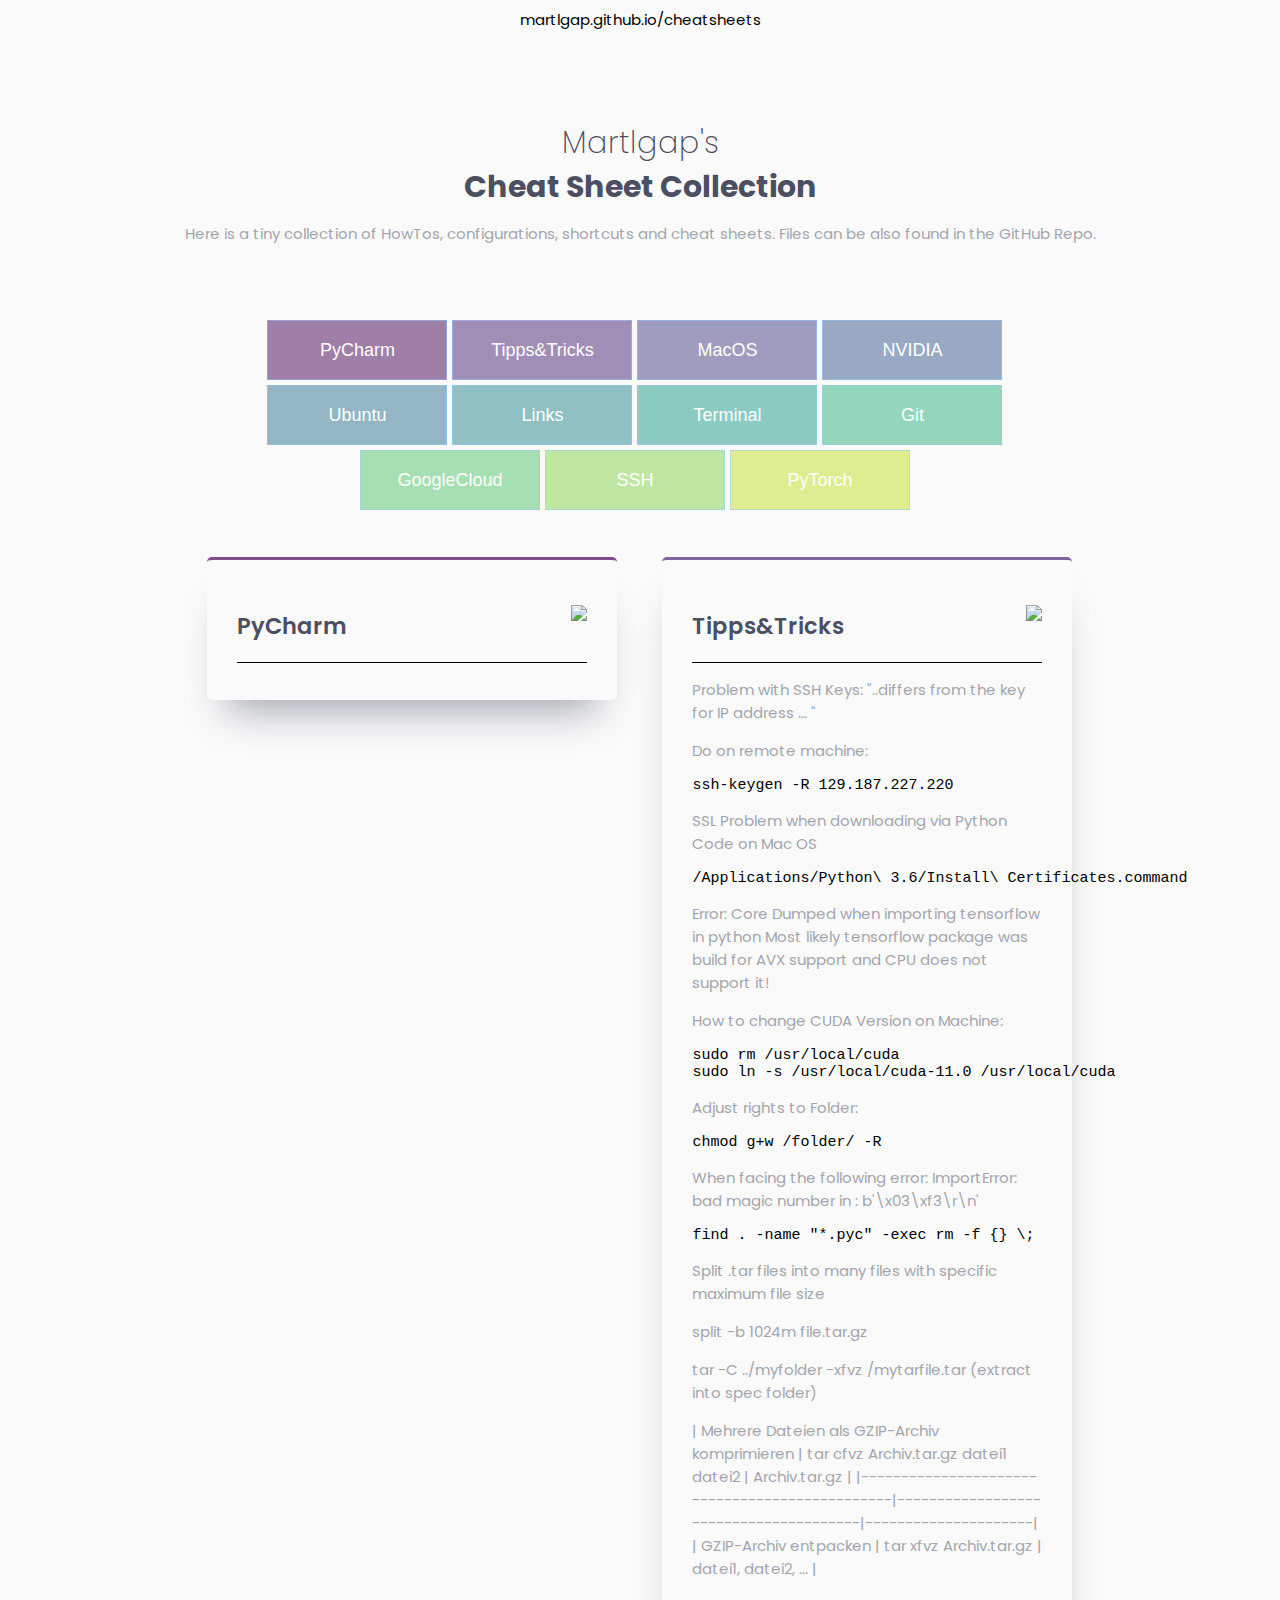
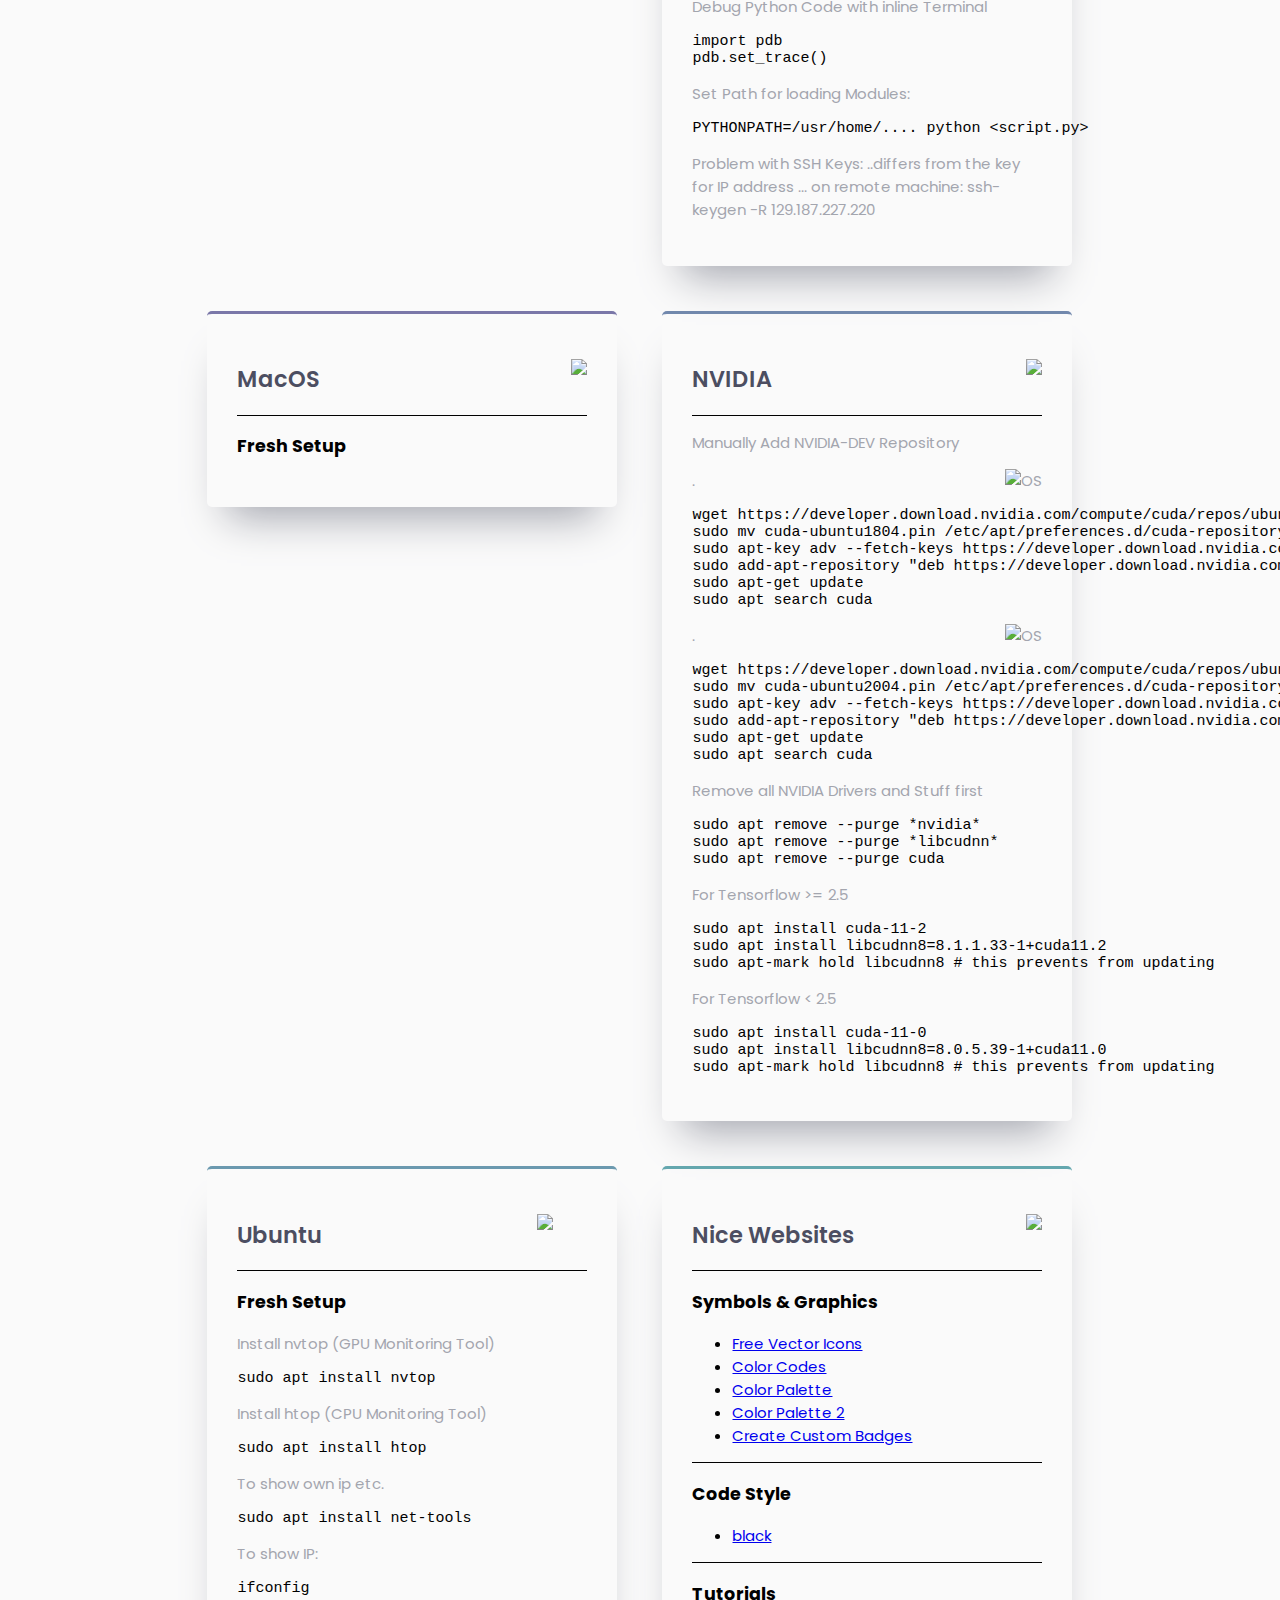
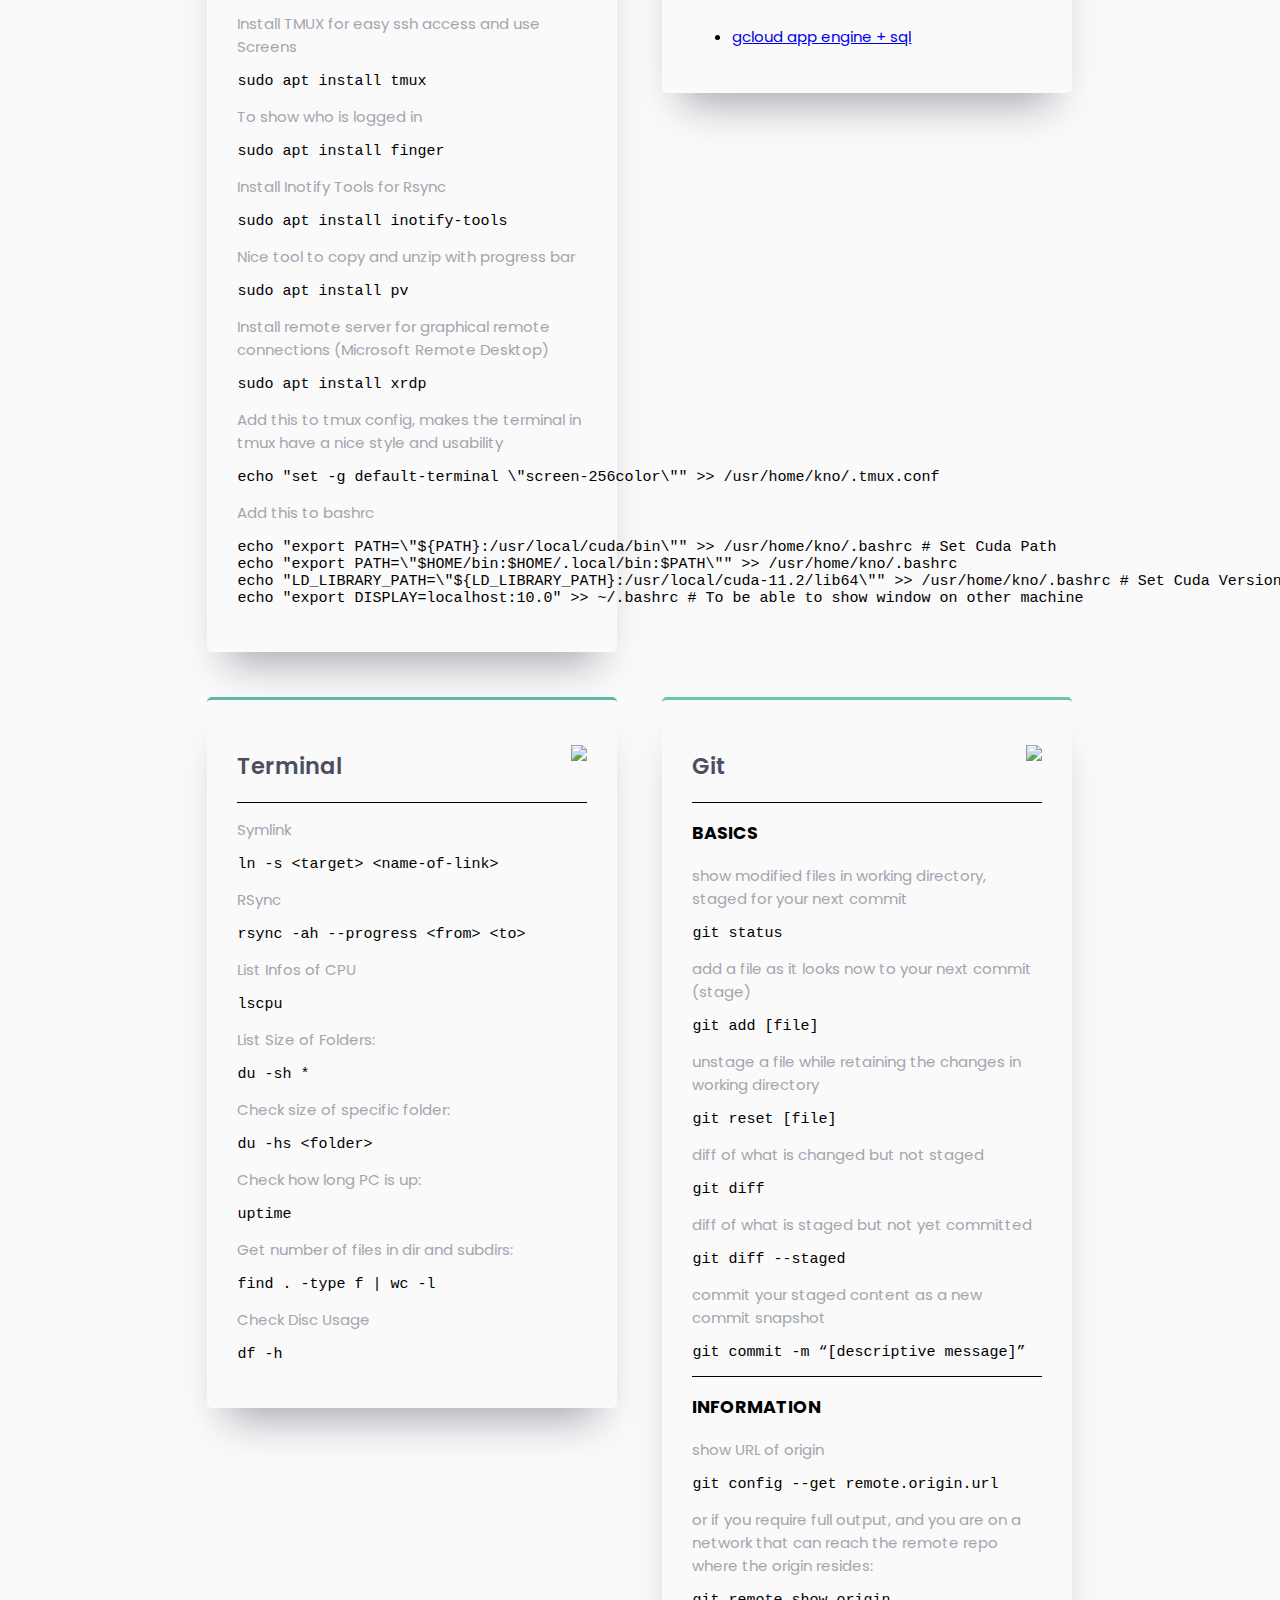
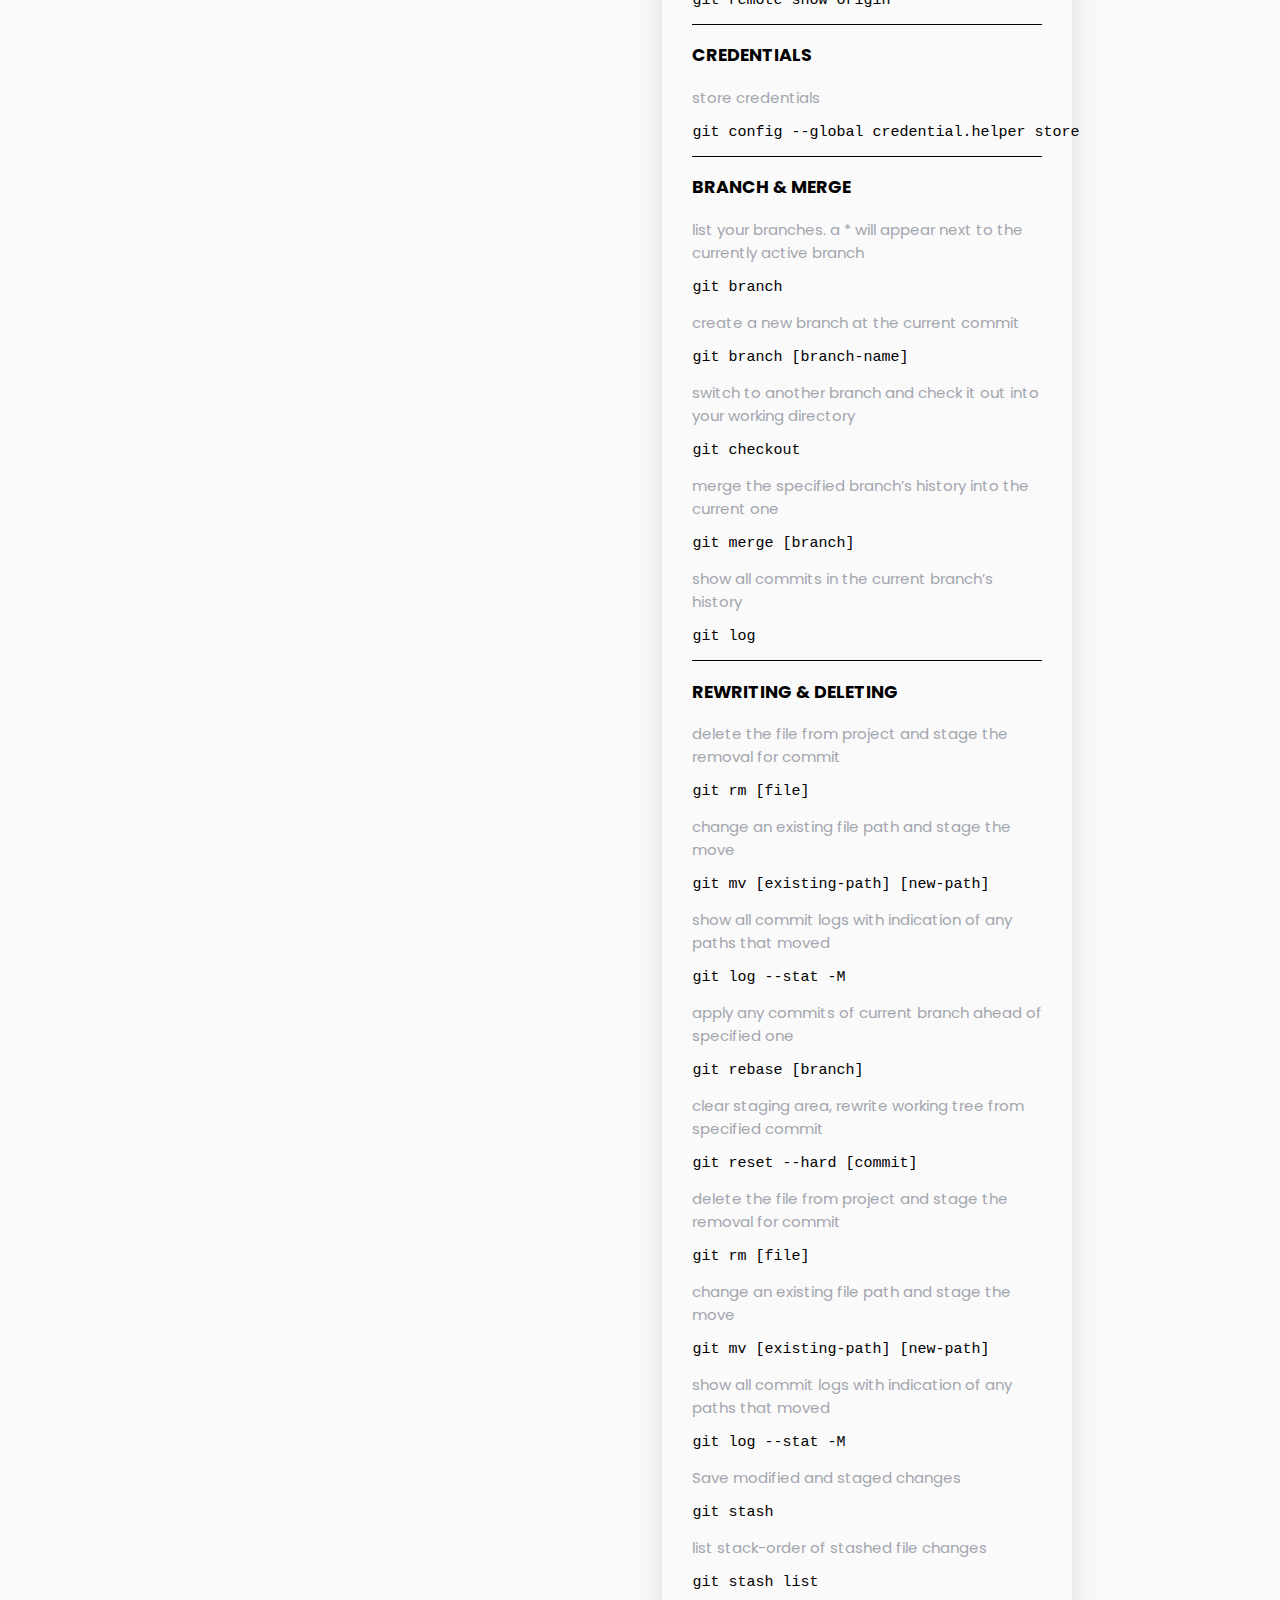
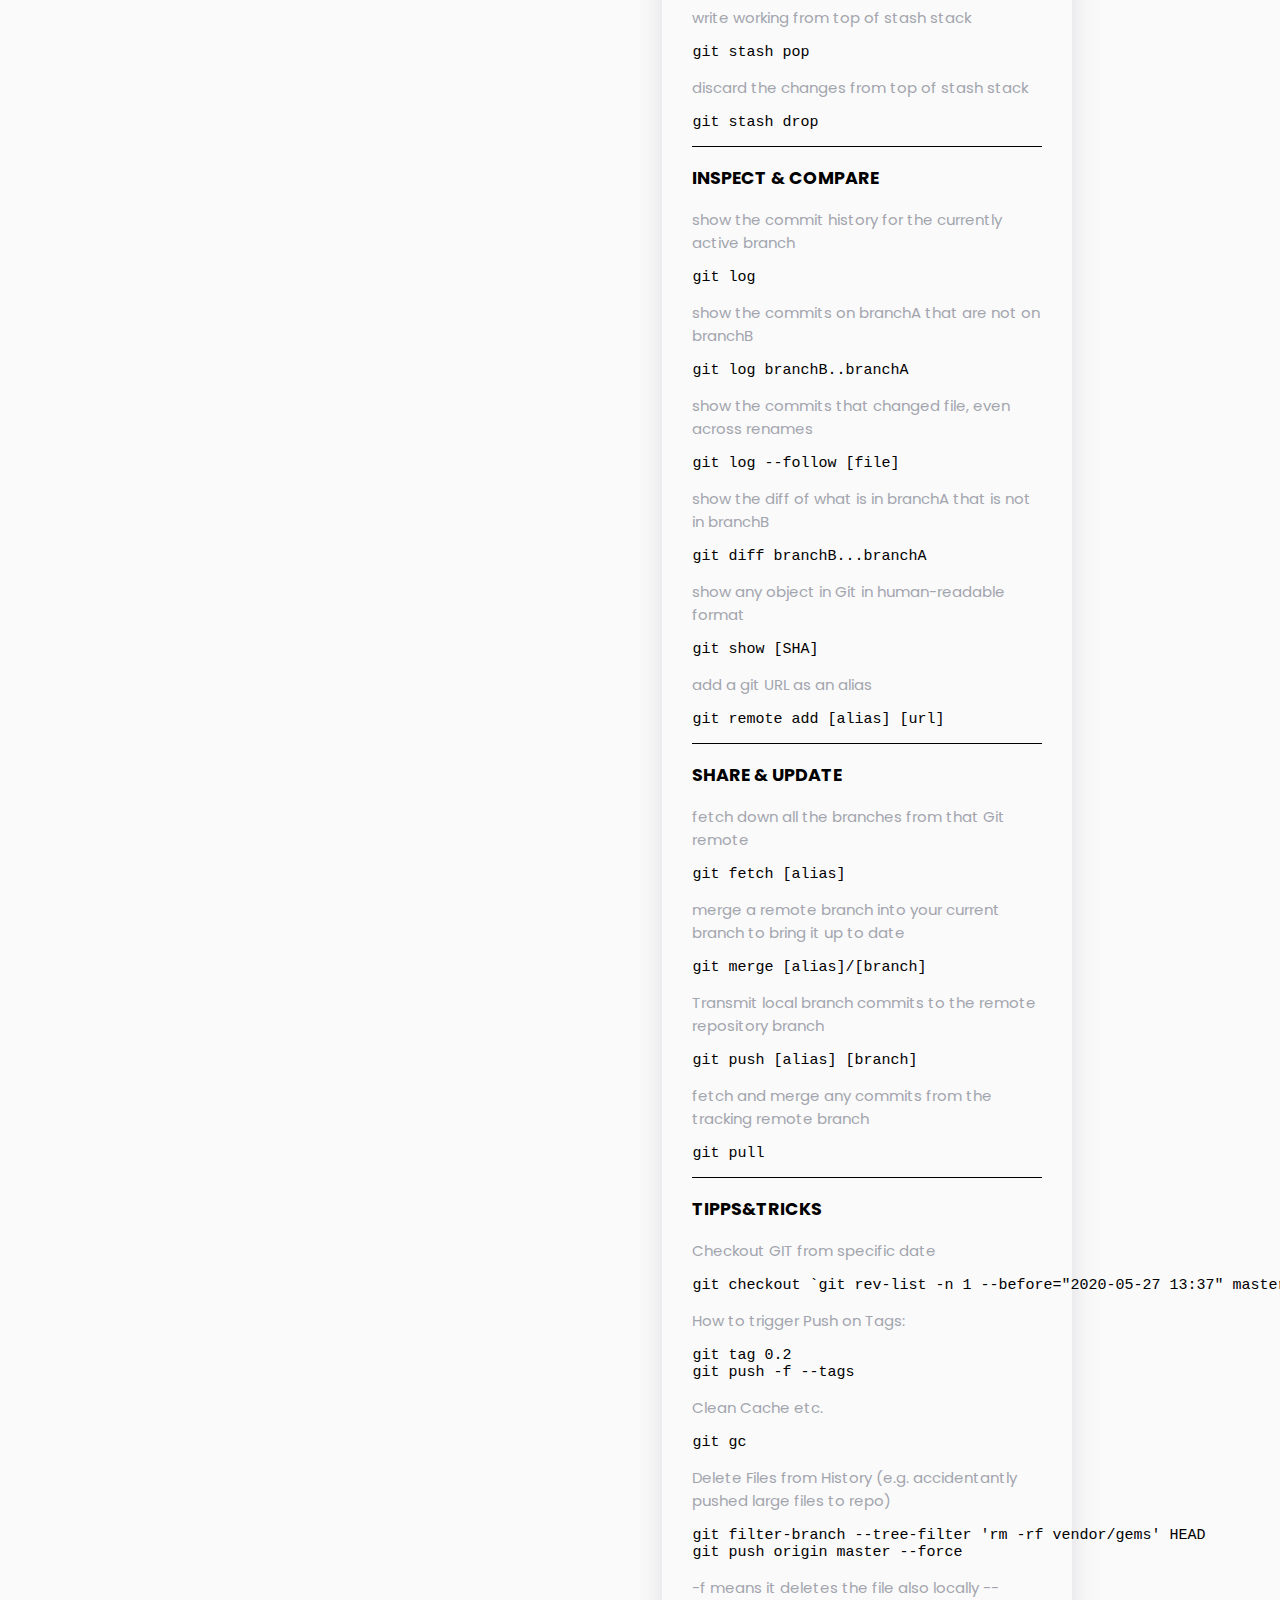
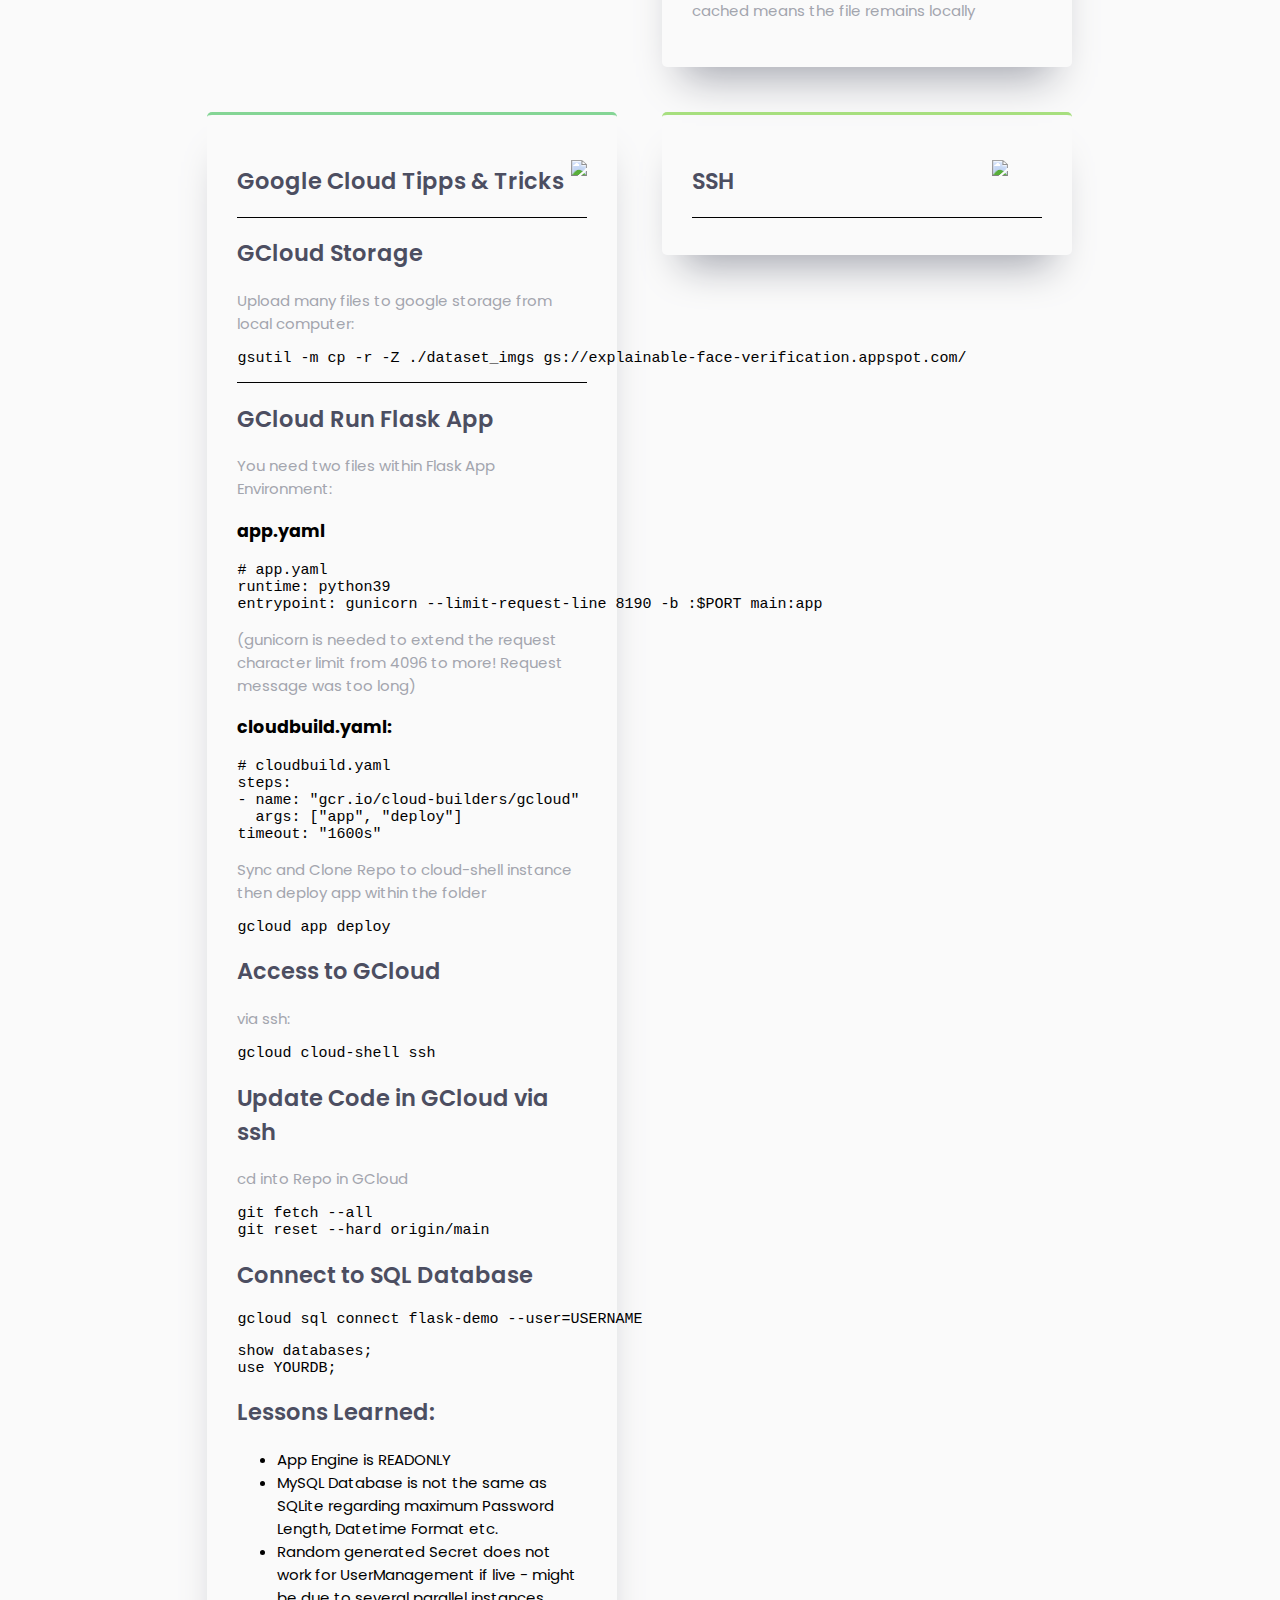
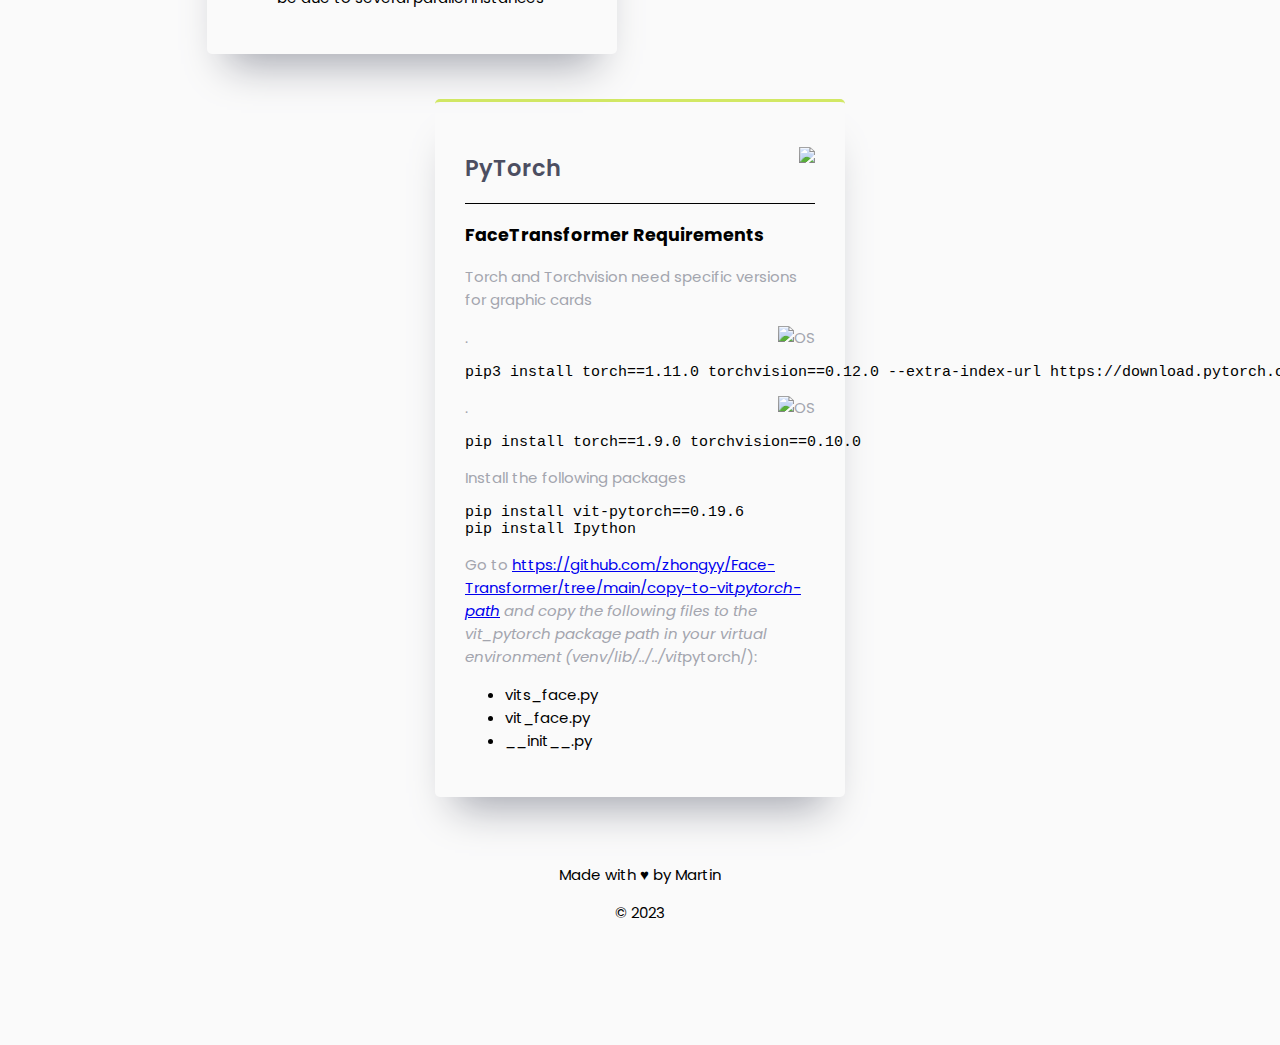
==== commit 52bd8822: "html generated" ====
--- a/docs/index.html
+++ b/docs/index.html
@@ -383,6 +383,14 @@
 <ul>
 <li><a rel="noopener" target="_blank" href="https://black.readthedocs.io/en/stable/the_black_code_style.html">black</a></li>
 </ul>
+
+<hr />
+
+<h3>Tutorials</h3>
+
+<ul>
+<li><a rel="noopener" target="_blank" href="https://www.smashingmagazine.com/2020/08/api-flask-google-cloudsql-app-engine/">gcloud app engine + sql</a></li>
+</ul>
 </div>
         <div class="box box-6" id="Terminal"><p><img src="https://upload.wikimedia.org/wikipedia/commons/d/d8/High-contrast-utilities-terminal.svg" height=55px></img></p>
 
@@ -727,6 +735,23 @@
 <pre><code class="bash language-bash">git fetch --all
 git reset --hard origin/main
 </code></pre>
+
+<h2>Connect to SQL Database</h2>
+
+<pre><code class="bash language-bash">gcloud sql connect flask-demo --user=USERNAME
+</code></pre>
+
+<pre><code class="sql language-sql">show databases;
+use YOURDB;
+</code></pre>
+
+<h2>Lessons Learned:</h2>
+
+<ul>
+<li>App Engine is READONLY</li>
+<li>MySQL Database is not the same as SQLite regarding maximum Password Length, Datetime Format etc.</li>
+<li>Random generated Secret does not work for UserManagement if live - might be due to several parallel instances</li>
+</ul>
 </div>
         <div class="box box-9" id="SSH"><p><img src="https://cdn-icons-png.flaticon.com/512/5262/5262032.png" width=50></img></p>
 
@@ -777,7 +802,7 @@
 
   <footer>
     <p>Made with <span style="color: black">&hearts;</span> by Martin</p>
-    <p><span style="color: black">&#169;</span> 2022</p>
+    <p><span style="color: black">&#169;</span> 2023</p>
   </footer>
 
   <script src="https://cdnjs.cloudflare.com/ajax/libs/prism/1.29.0/components/prism-core.min.js"></script>
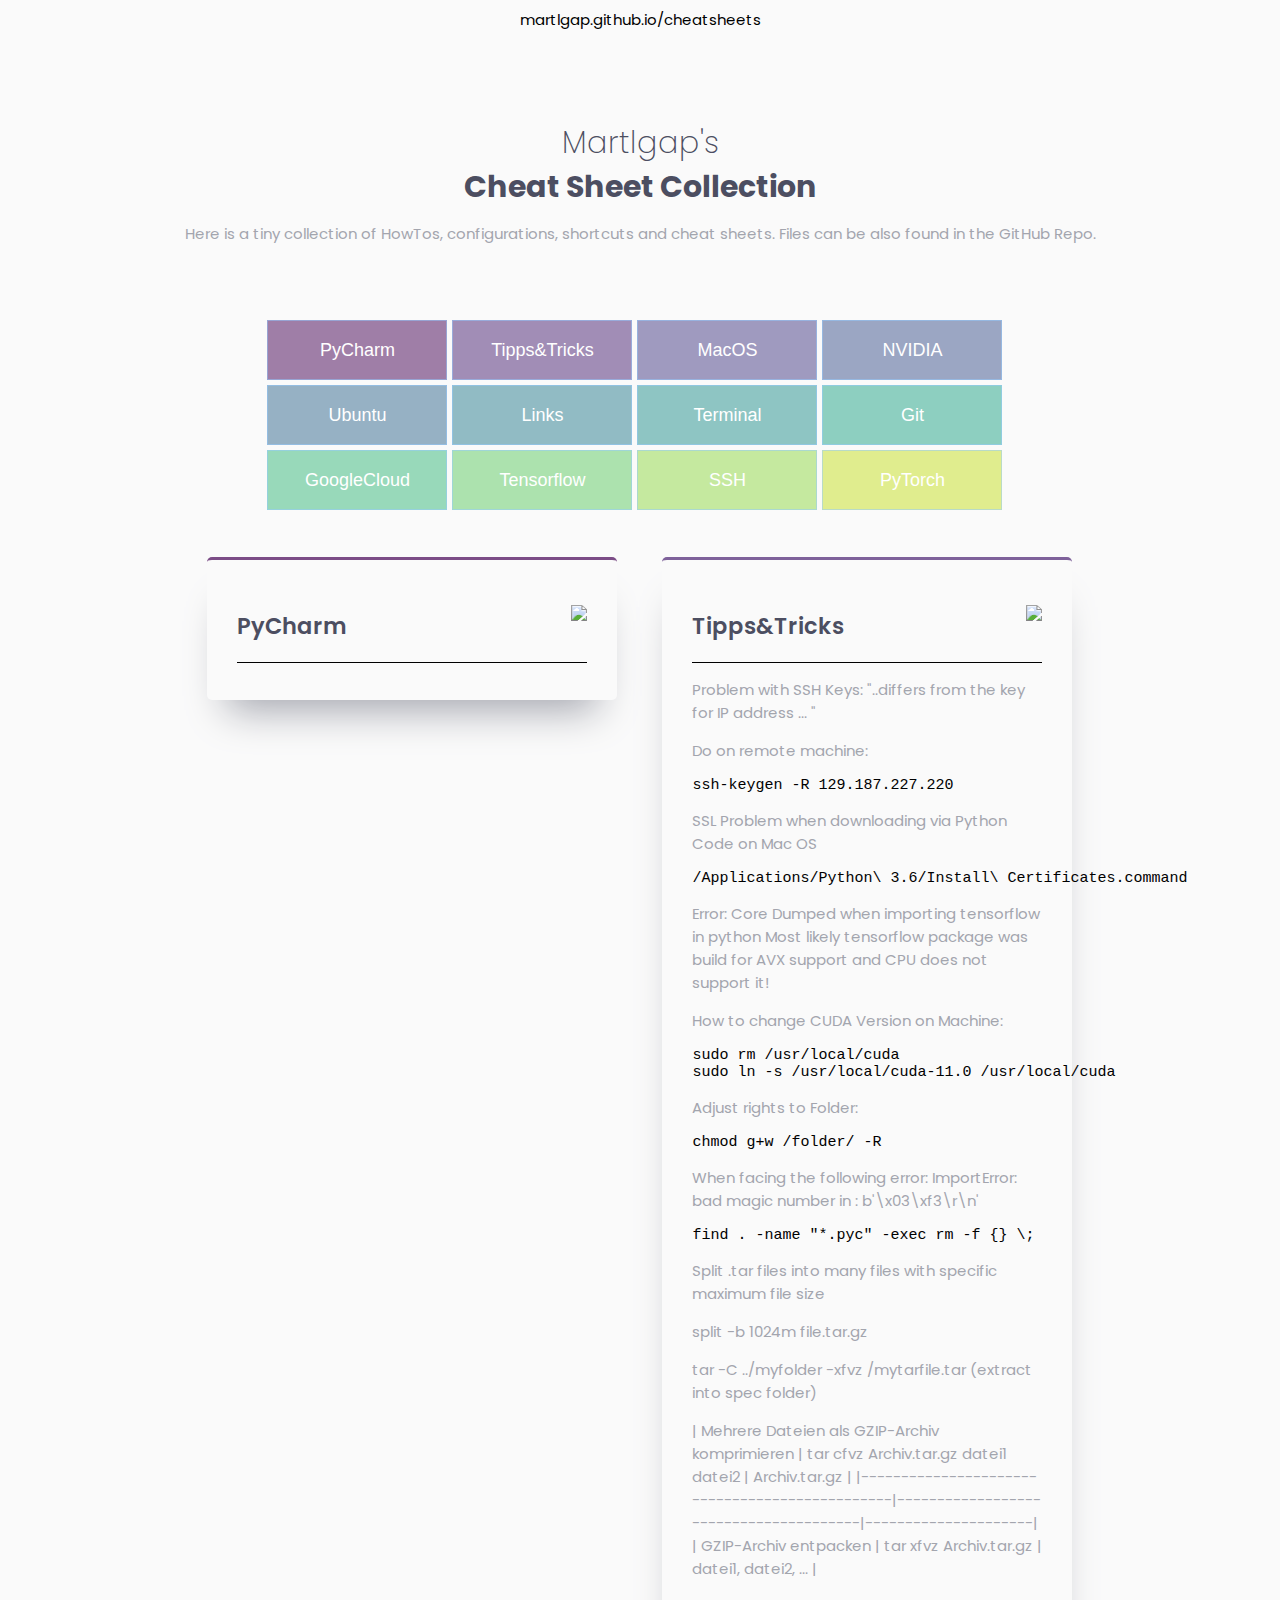
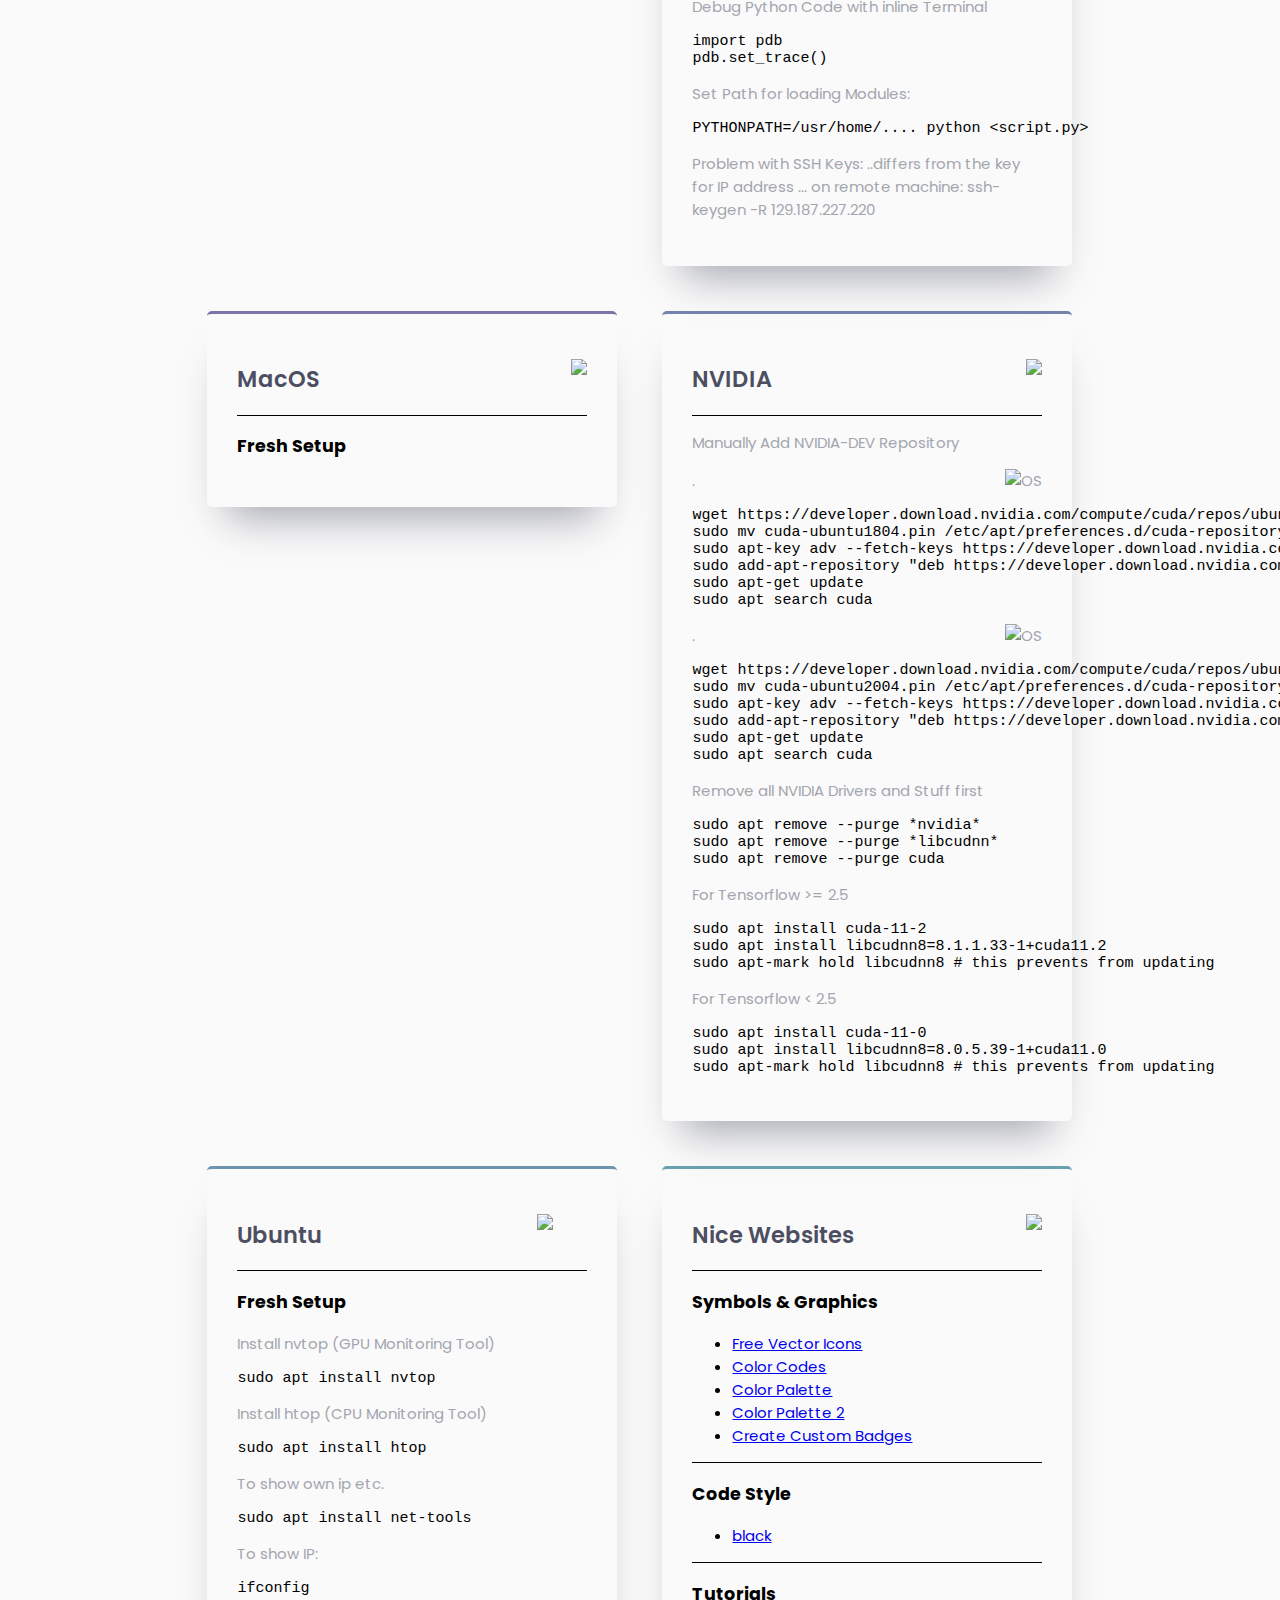
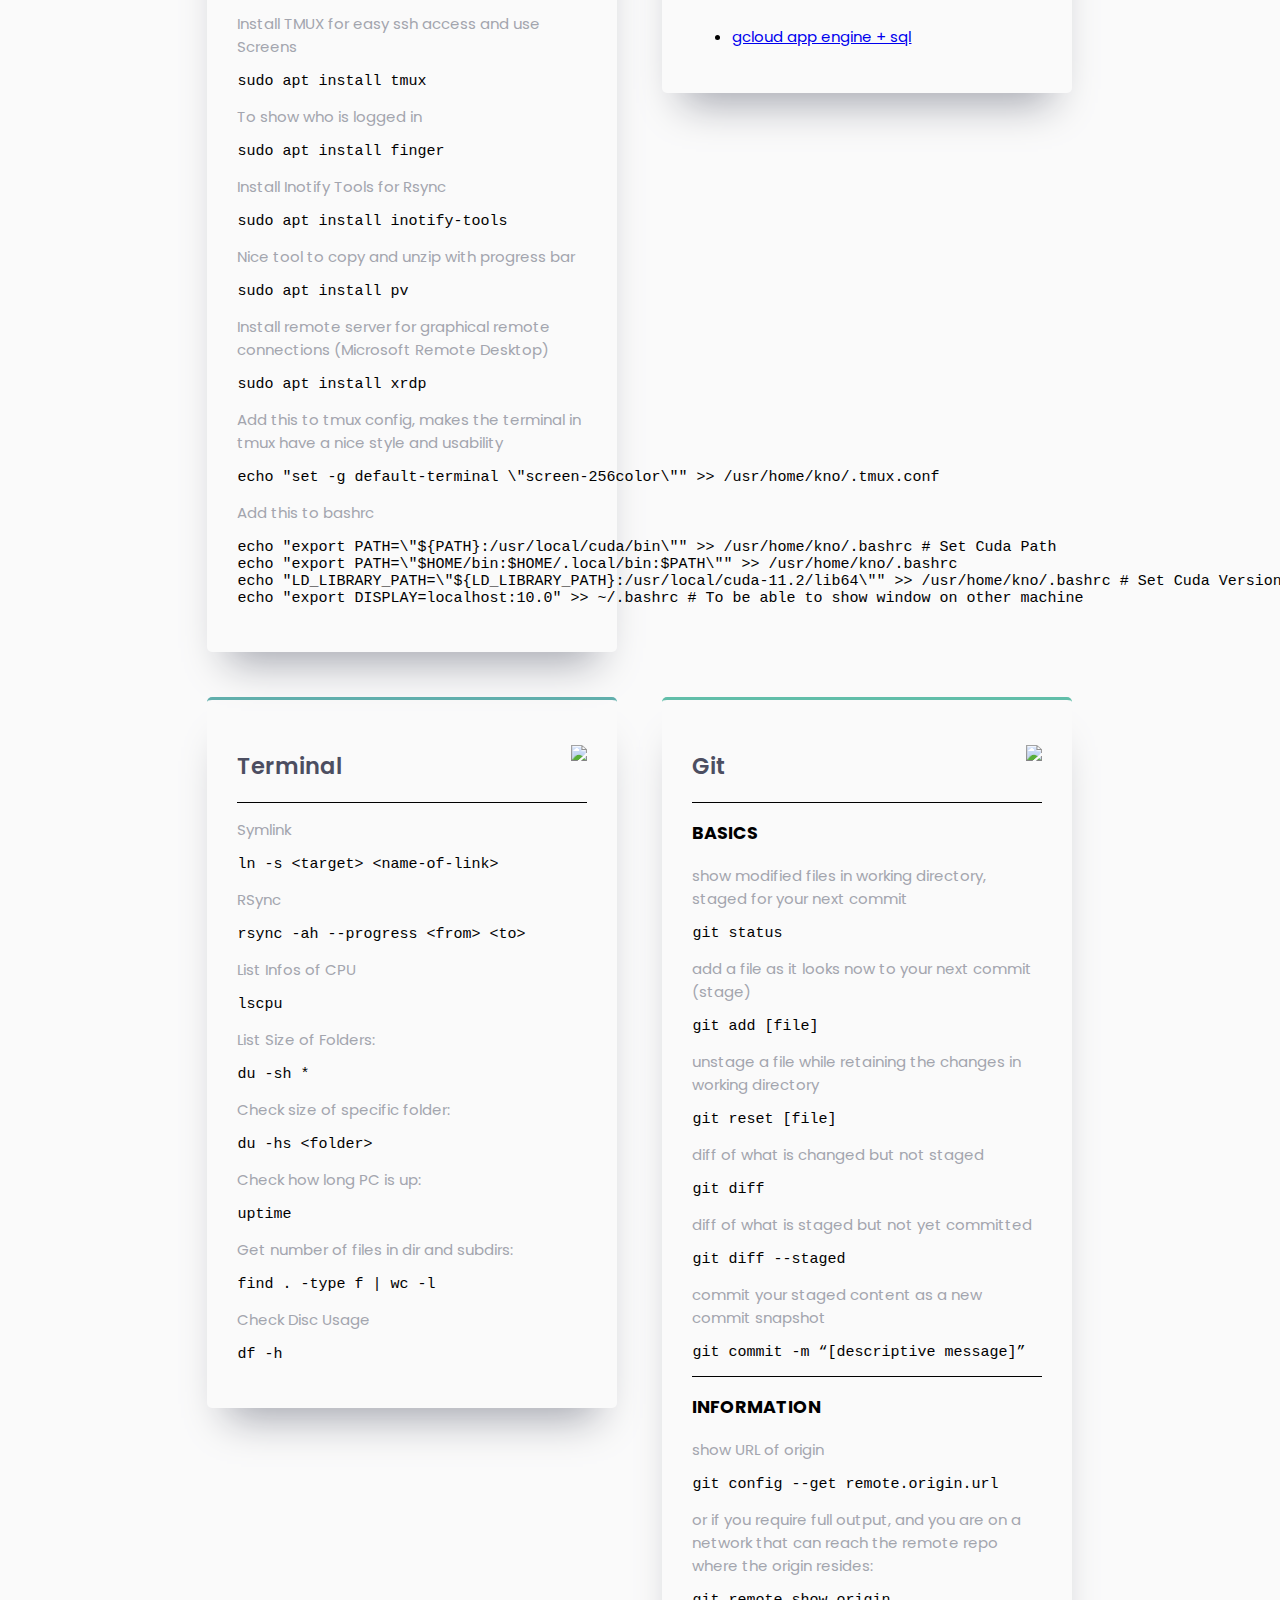
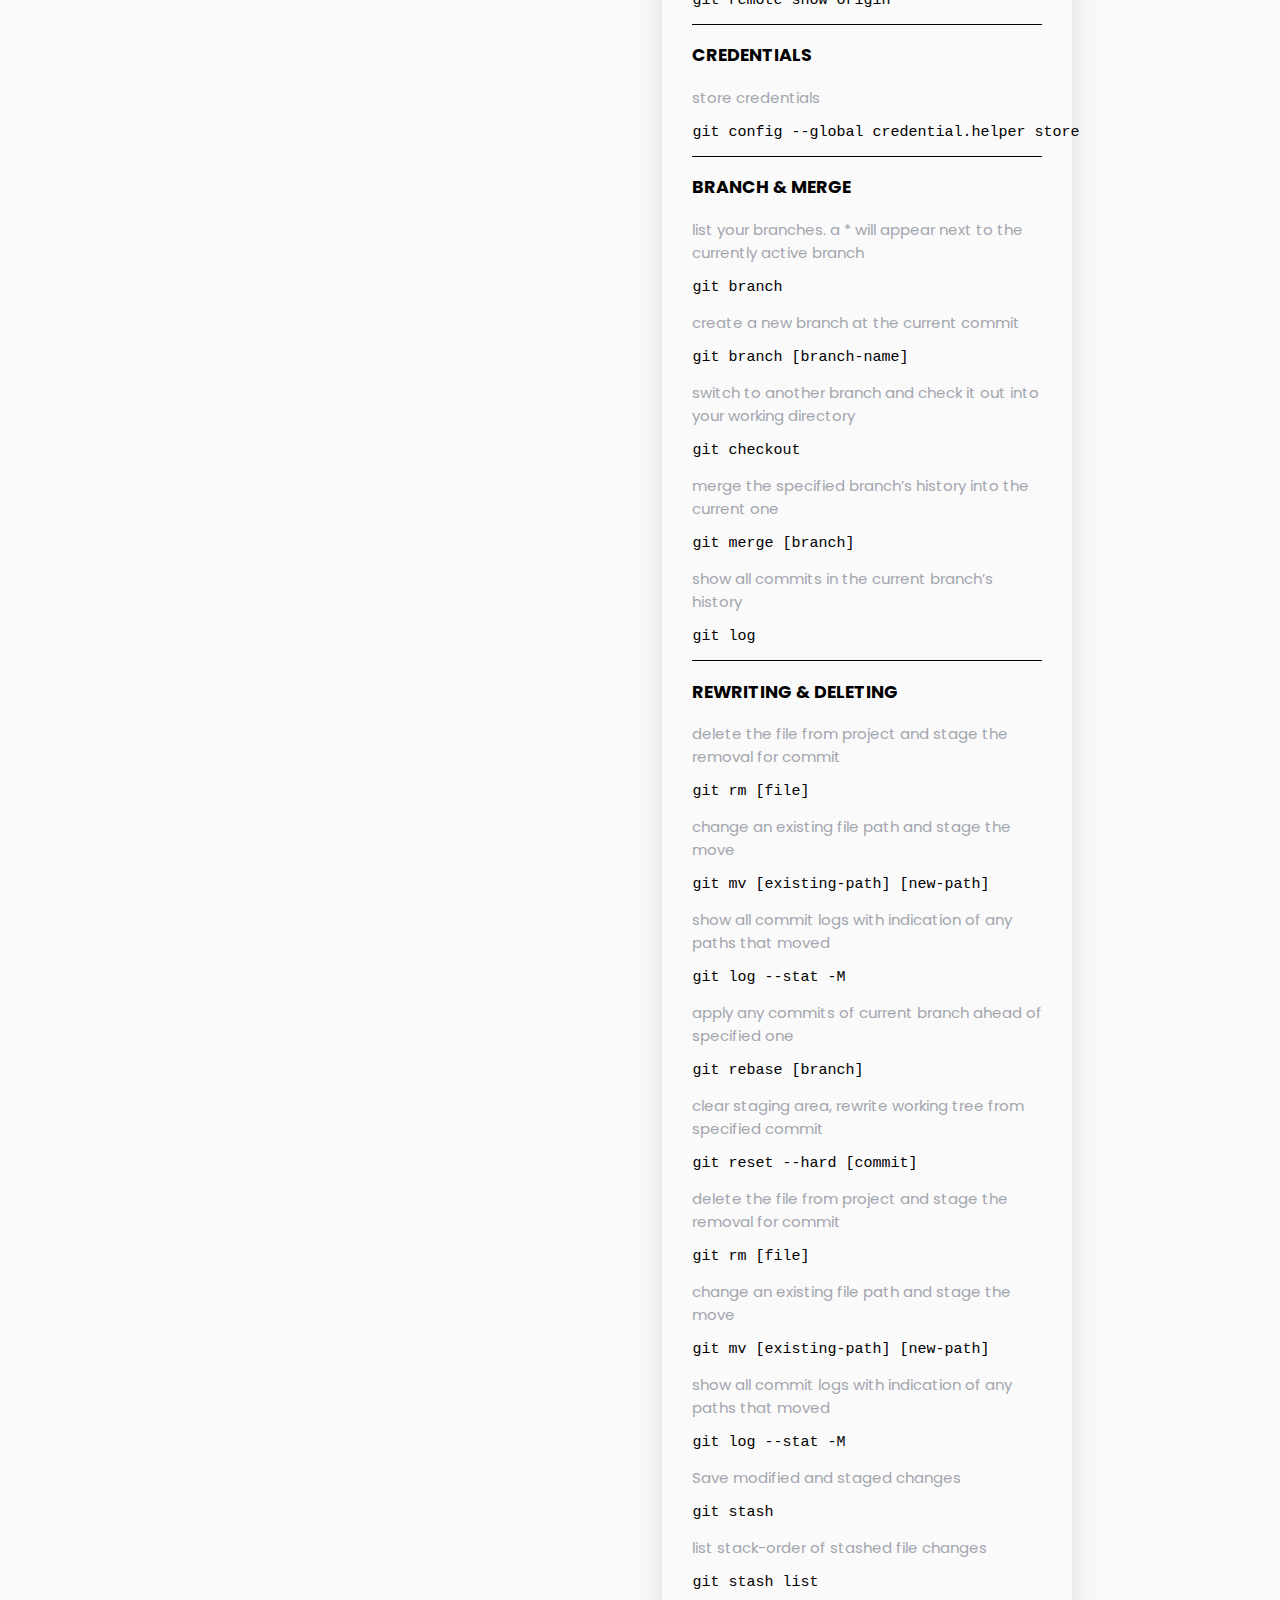
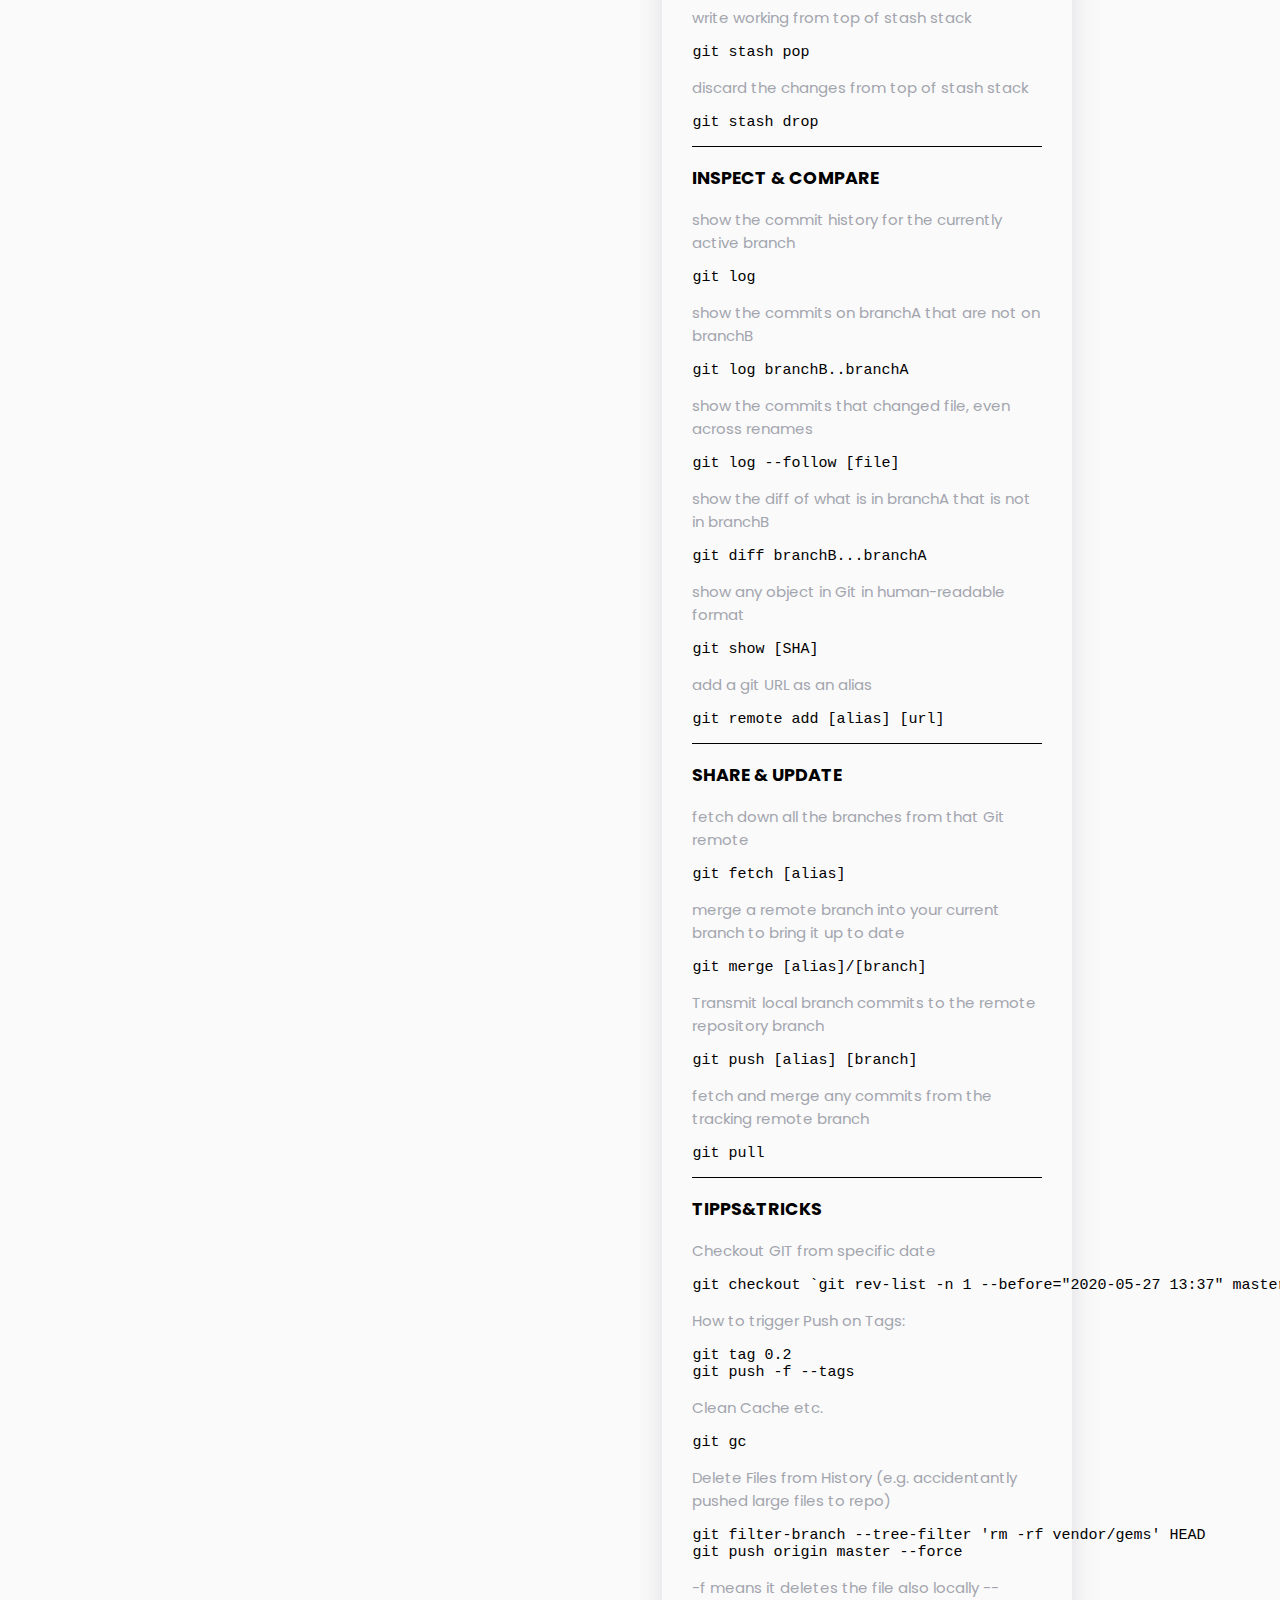
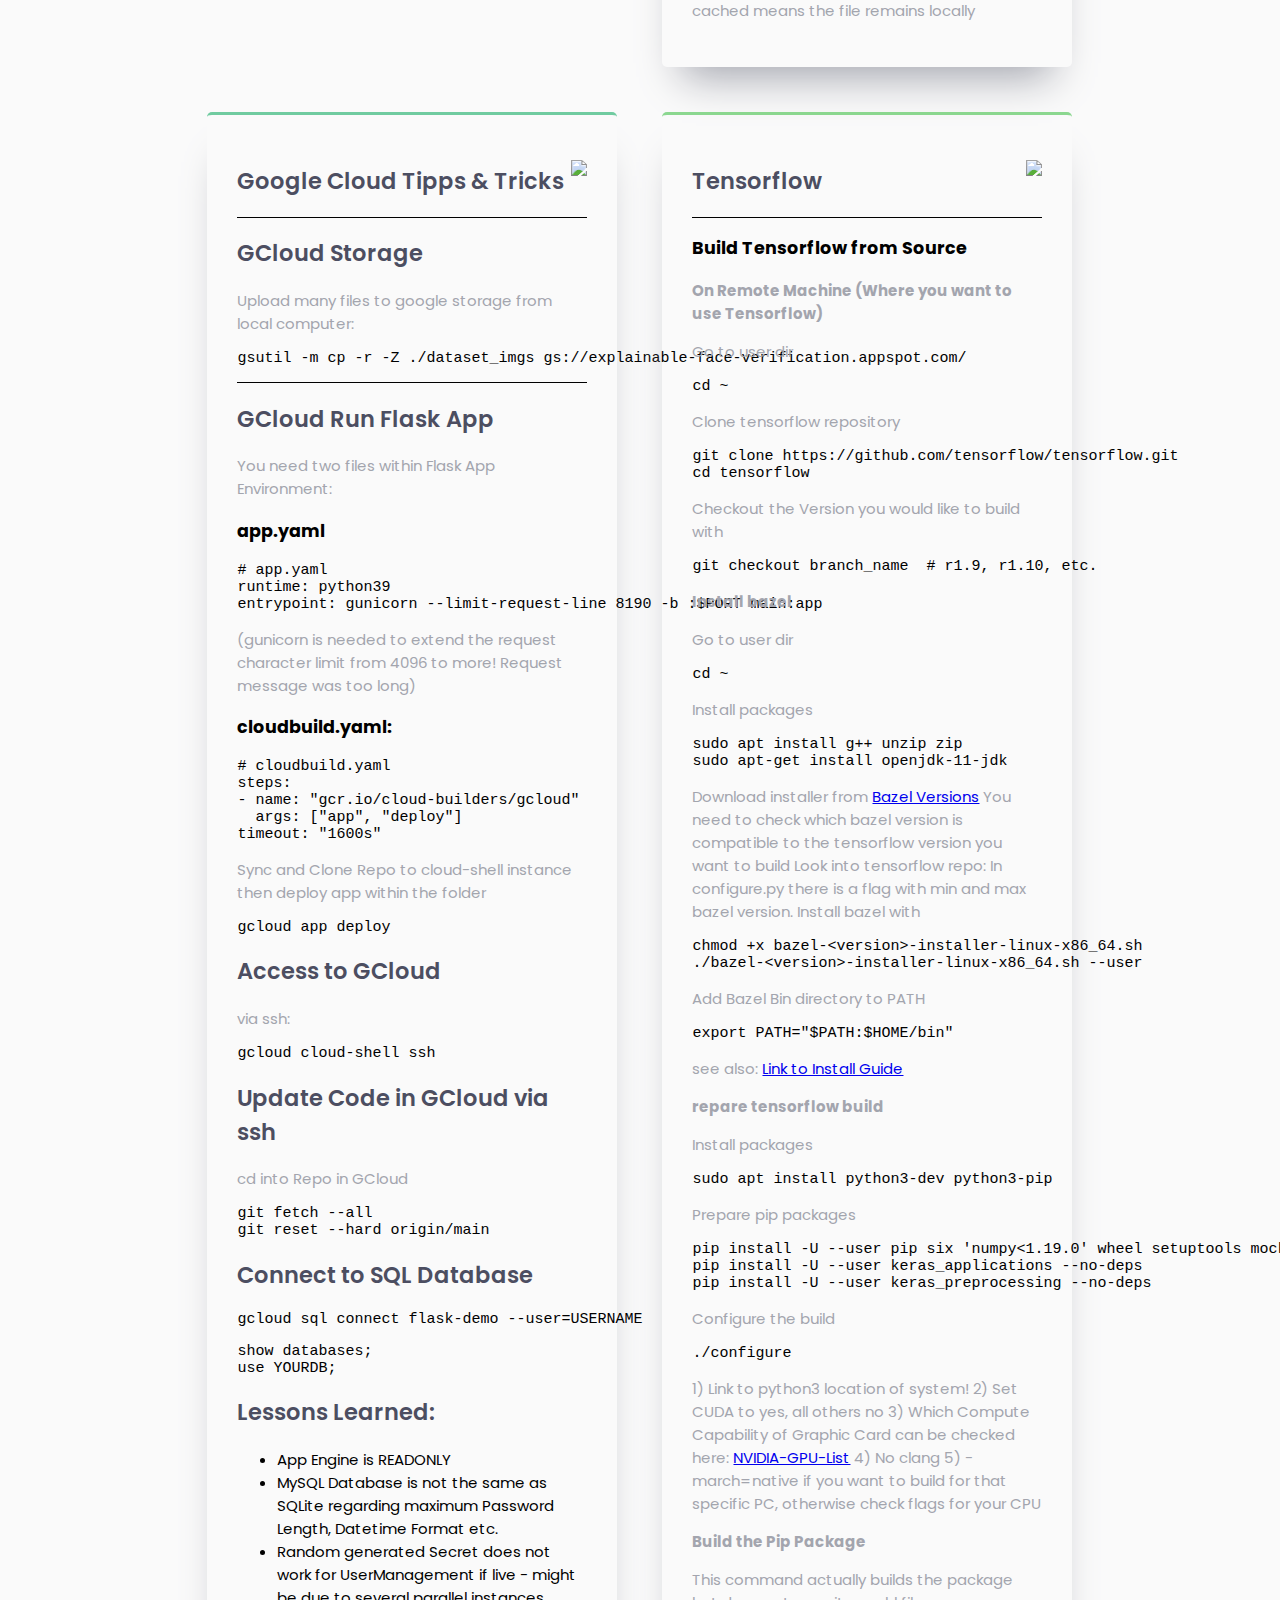
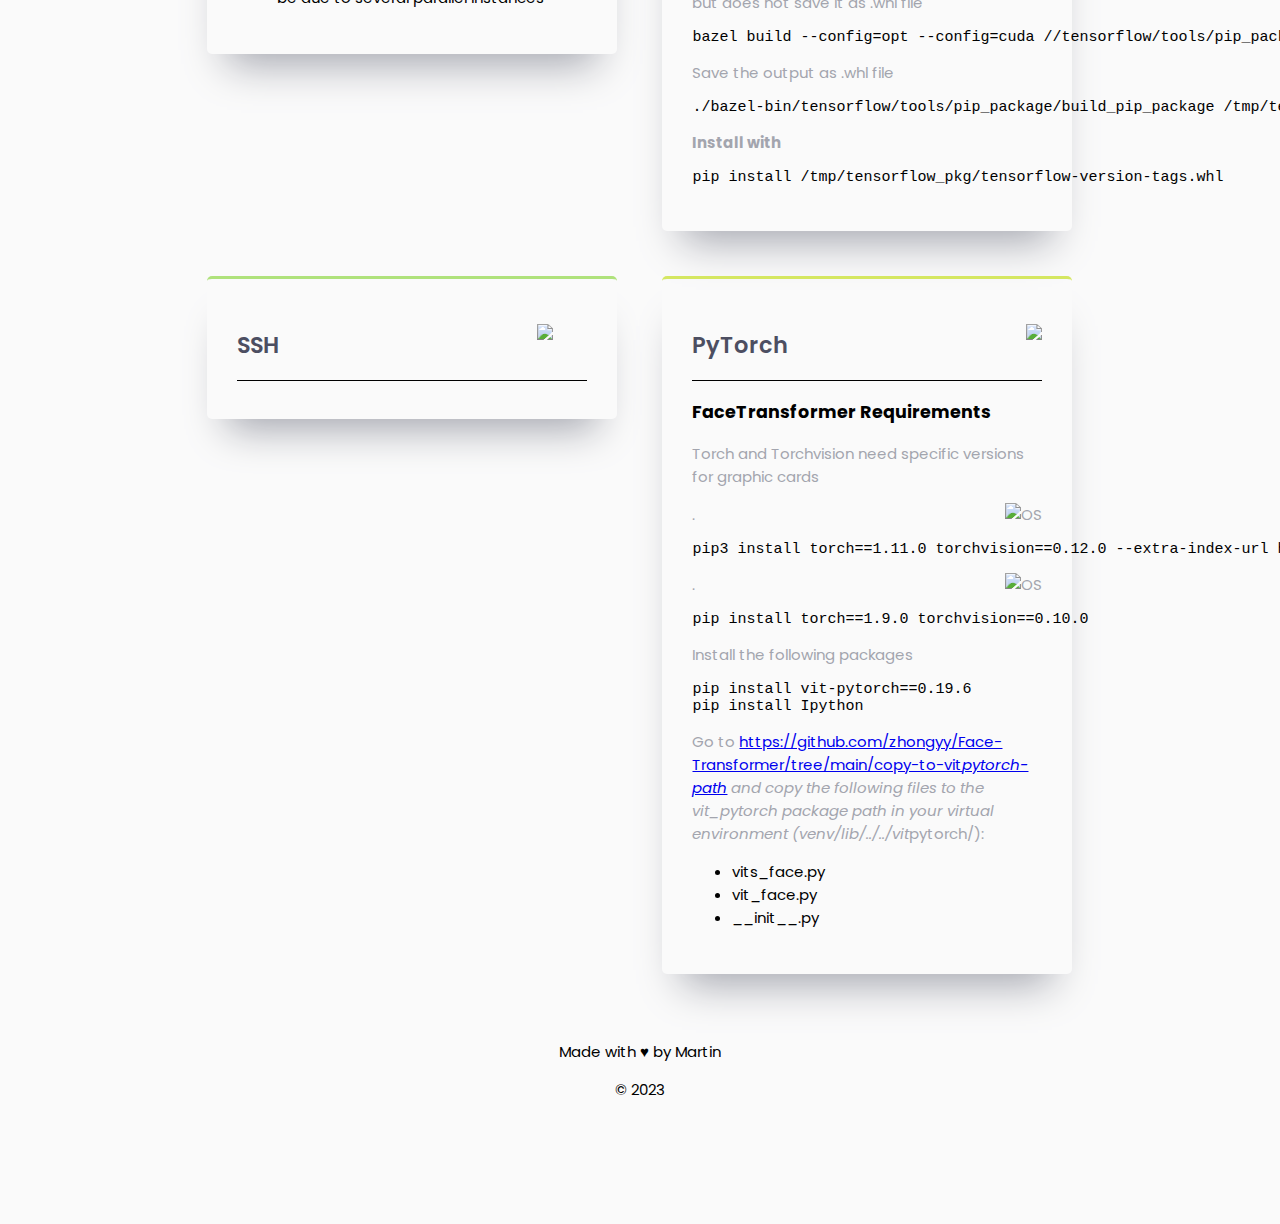
==== commit 2fb4484f: "html generated" ====
--- a/docs/index.html
+++ b/docs/index.html
@@ -140,6 +140,17 @@
         </div>
         <div class="item">
           <button class="btn btn-9">
+            <a href="#Tensorflow">
+              <svg width="180px" height="60px" viewBox="0 0 180 60" class="border">
+                <polyline points="179,1 179,59 1,59 1,1 179,1" class="bg-line" />
+                <polyline points="179,1 179,59 1,59 1,1 179,1" class="hl-line" />
+              </svg>
+              <span>Tensorflow</span>
+            </a>
+          </button>
+        </div>
+        <div class="item">
+          <button class="btn btn-10">
             <a href="#SSH">
               <svg width="180px" height="60px" viewBox="0 0 180 60" class="border">
                 <polyline points="179,1 179,59 1,59 1,1 179,1" class="bg-line" />
@@ -150,7 +161,7 @@
           </button>
         </div>
         <div class="item">
-          <button class="btn btn-10">
+          <button class="btn btn-11">
             <a href="#PyTorch">
               <svg width="180px" height="60px" viewBox="0 0 180 60" class="border">
                 <polyline points="179,1 179,59 1,59 1,1 179,1" class="bg-line" />
@@ -753,13 +764,111 @@
 <li>Random generated Secret does not work for UserManagement if live - might be due to several parallel instances</li>
 </ul>
 </div>
-        <div class="box box-9" id="SSH"><p><img src="https://cdn-icons-png.flaticon.com/512/5262/5262032.png" width=50></img></p>
+        <div class="box box-9" id="Tensorflow"><p><img src="https://upload.wikimedia.org/wikipedia/commons/2/2d/Tensorflow_logo.svg" height="50px"></img></p>
+
+<h2>Tensorflow</h2>
+
+<hr />
+
+<h3>Build Tensorflow from Source</h3>
+
+<p><strong>On Remote Machine (Where you want to use Tensorflow)</strong></p>
+
+<p>Go to user dir</p>
+
+<pre><code class="shell language-shell">cd ~
+</code></pre>
+
+<p>Clone tensorflow repository</p>
+
+<pre><code class="shell language-shell">git clone https://github.com/tensorflow/tensorflow.git
+cd tensorflow
+</code></pre>
+
+<p>Checkout the Version you would like to build with </p>
+
+<pre><code class="shell language-shell">git checkout branch_name  # r1.9, r1.10, etc.
+</code></pre>
+
+<p><strong>Install bazel</strong></p>
+
+<p>Go to user dir</p>
+
+<pre><code class="shell language-shell">cd ~
+</code></pre>
+
+<p>Install packages</p>
+
+<pre><code class="shell language-shell">sudo apt install g++ unzip zip
+sudo apt-get install openjdk-11-jdk
+</code></pre>
+
+<p>Download installer from <a rel="noopener" target="_blank" href="https://github.com/bazelbuild/bazel/releases">Bazel Versions</a> 
+You need to check which bazel version is compatible to the tensorflow version you want to build
+Look into tensorflow repo: 
+In configure.py there is a flag with min and max bazel version.
+Install bazel with</p>
+
+<pre><code class="shell language-shell">chmod +x bazel-&lt;version&gt;-installer-linux-x86_64.sh
+./bazel-&lt;version&gt;-installer-linux-x86_64.sh --user
+</code></pre>
+
+<p>Add Bazel Bin directory to PATH </p>
+
+<pre><code class="shell language-shell">export PATH="$PATH:$HOME/bin"
+</code></pre>
+
+<p>see also: <a rel="noopener" target="_blank" href="https://docs.bazel.build/versions/master/install-ubuntu.html#install-with-installer-ubuntu">Link to Install Guide</a></p>
+
+<p><strong>repare tensorflow build</strong></p>
+
+<p>Install packages</p>
+
+<pre><code class="shell language-shell">sudo apt install python3-dev python3-pip
+</code></pre>
+
+<p>Prepare pip packages</p>
+
+<pre><code class="shell language-shell">pip install -U --user pip six 'numpy&lt;1.19.0' wheel setuptools mock 'future&gt;=0.17.1'
+pip install -U --user keras_applications --no-deps
+pip install -U --user keras_preprocessing --no-deps
+</code></pre>
+
+<p>Configure the build</p>
+
+<pre><code class="shell language-shell">./configure
+</code></pre>
+
+<p>1) Link to python3 location of system!
+2) Set CUDA to yes, all others no
+3) Which Compute Capability of Graphic Card can be checked here: <a rel="noopener" target="_blank" href="https://developer.nvidia.com/cuda-gpus">NVIDIA-GPU-List</a>
+4) No clang
+5) -march=native if you want to build for that specific PC, otherwise check flags for your CPU</p>
+
+<p><strong>Build the Pip Package</strong></p>
+
+<p>This command actually builds the package but does not save it as .whl file</p>
+
+<pre><code class="shell language-shell">bazel build --config=opt --config=cuda //tensorflow/tools/pip_package:build_pip_package
+</code></pre>
+
+<p>Save the output as .whl file</p>
+
+<pre><code class="shell language-shell">./bazel-bin/tensorflow/tools/pip_package/build_pip_package /tmp/tensorflow_pkg
+</code></pre>
+
+<p><strong>Install with</strong></p>
+
+<pre><code class="shell language-shell">pip install /tmp/tensorflow_pkg/tensorflow-version-tags.whl
+</code></pre>
+</div>
+        <div class="box box-10" id="SSH"><p><img src="https://cdn-icons-png.flaticon.com/512/5262/5262032.png" width=50></img></p>
 
 <h2>SSH</h2>
 
 <hr />
 </div>
-        <div class="box box-10" id="PyTorch"><p><img src="https://upload.wikimedia.org/wikipedia/commons/1/10/PyTorch_logo_icon.svg" height="50px"></img></p>
+        <div class="box box-11" id="PyTorch"><p><img src="https://upload.wikimedia.org/wikipedia/commons/1/10/PyTorch_logo_icon.svg" height="50px"></img></p>
 
 <h2>PyTorch</h2>
 
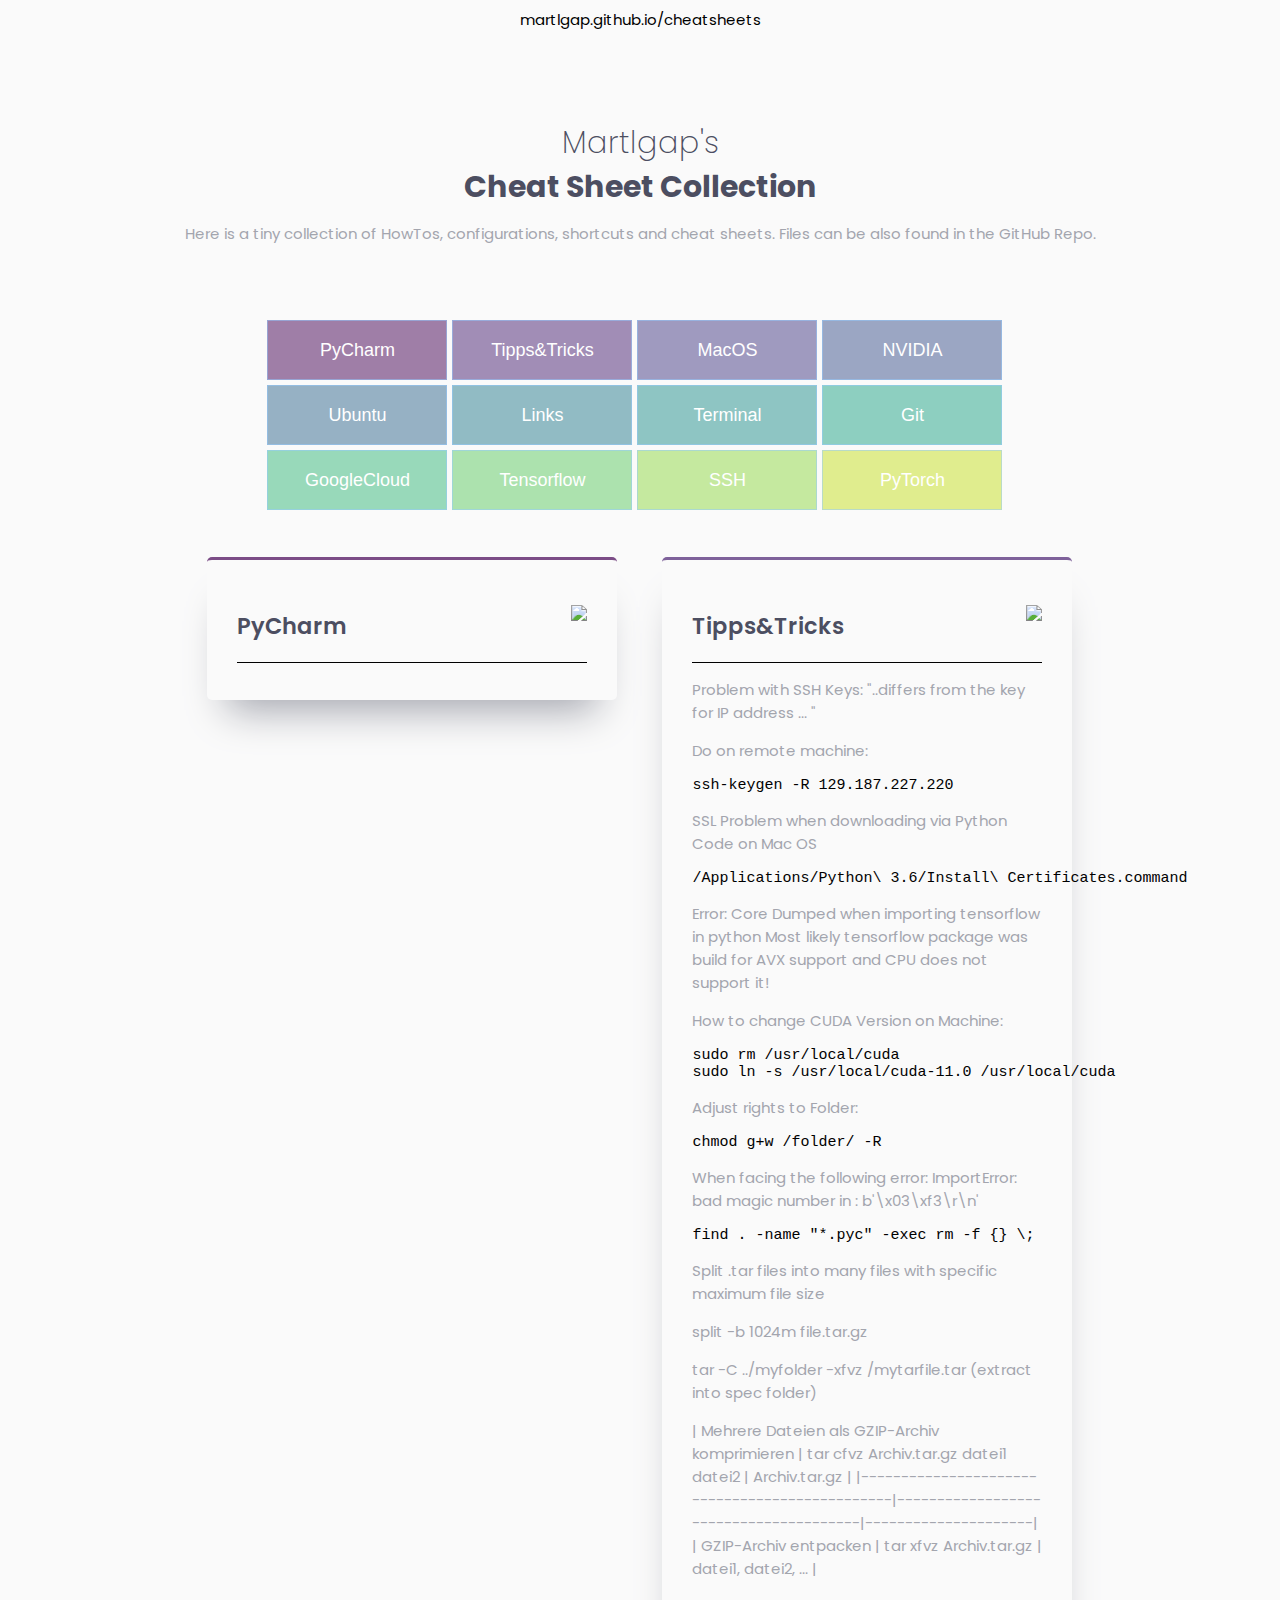
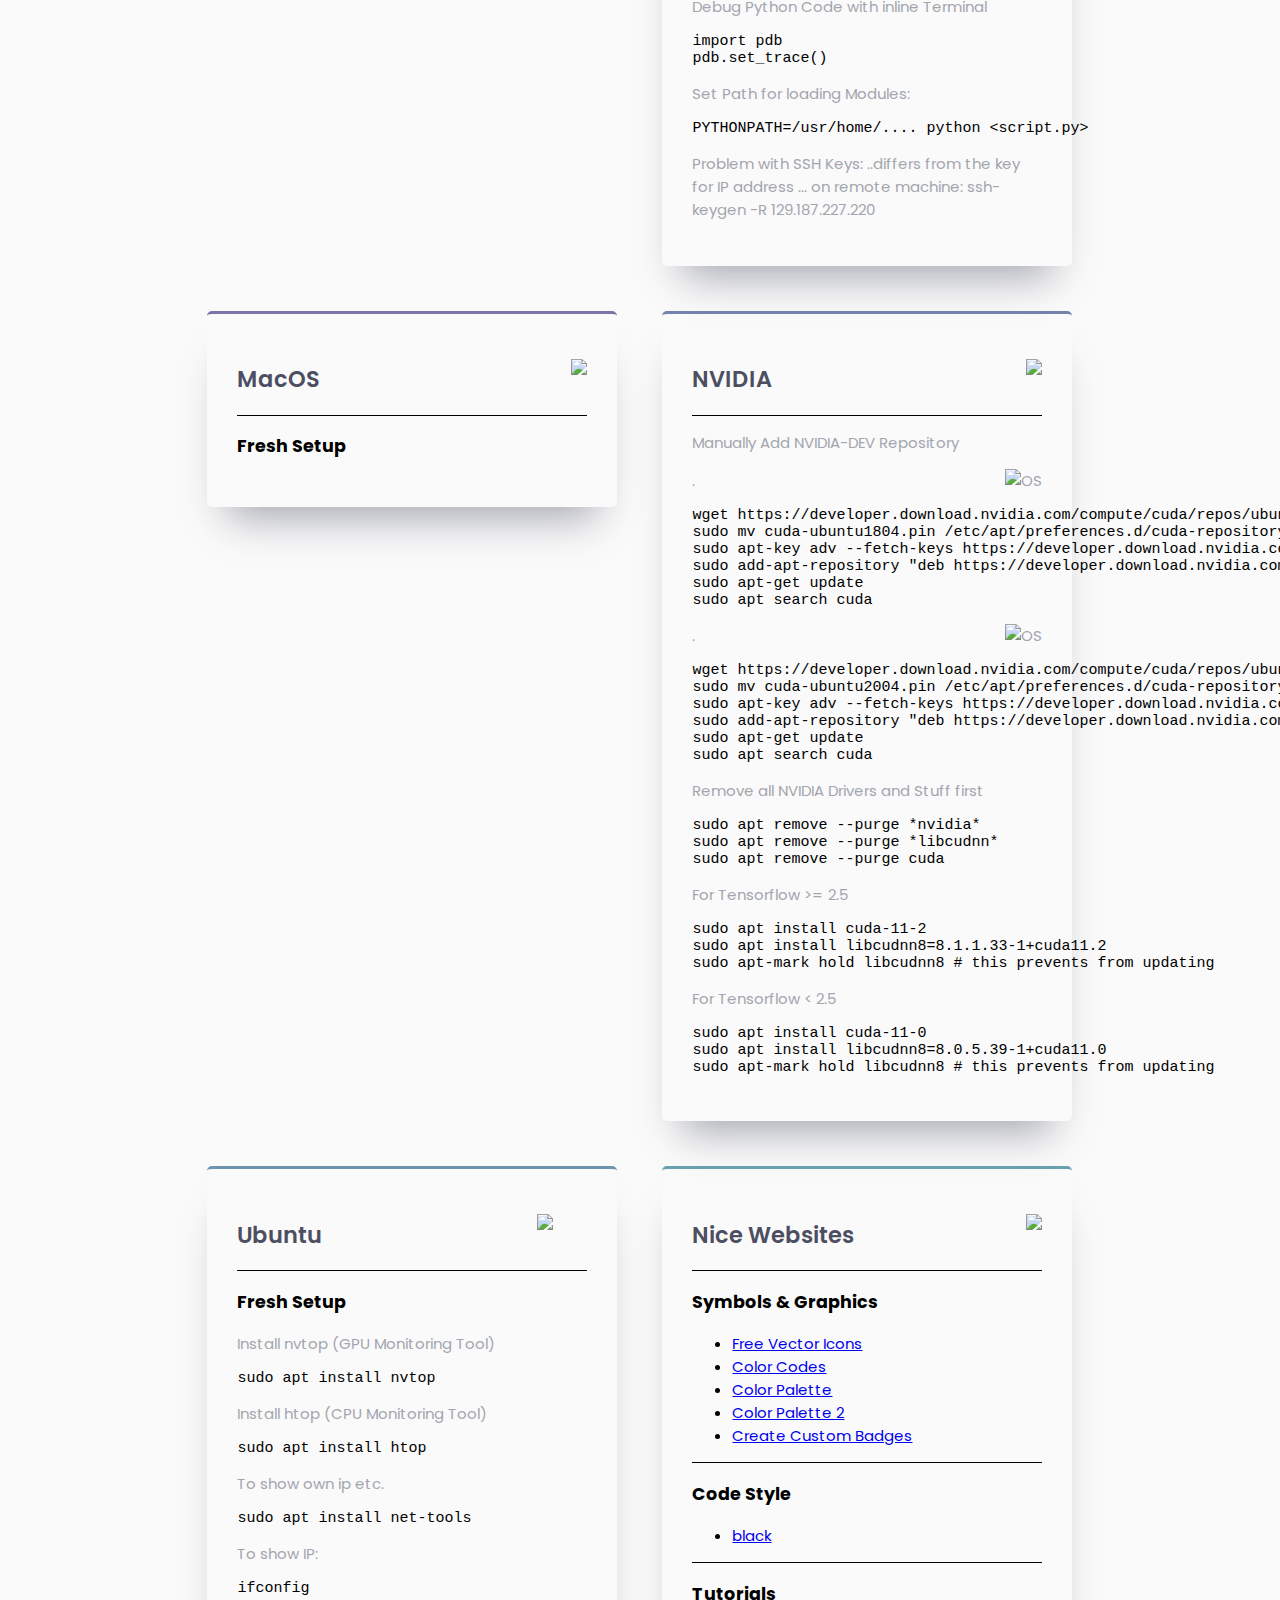
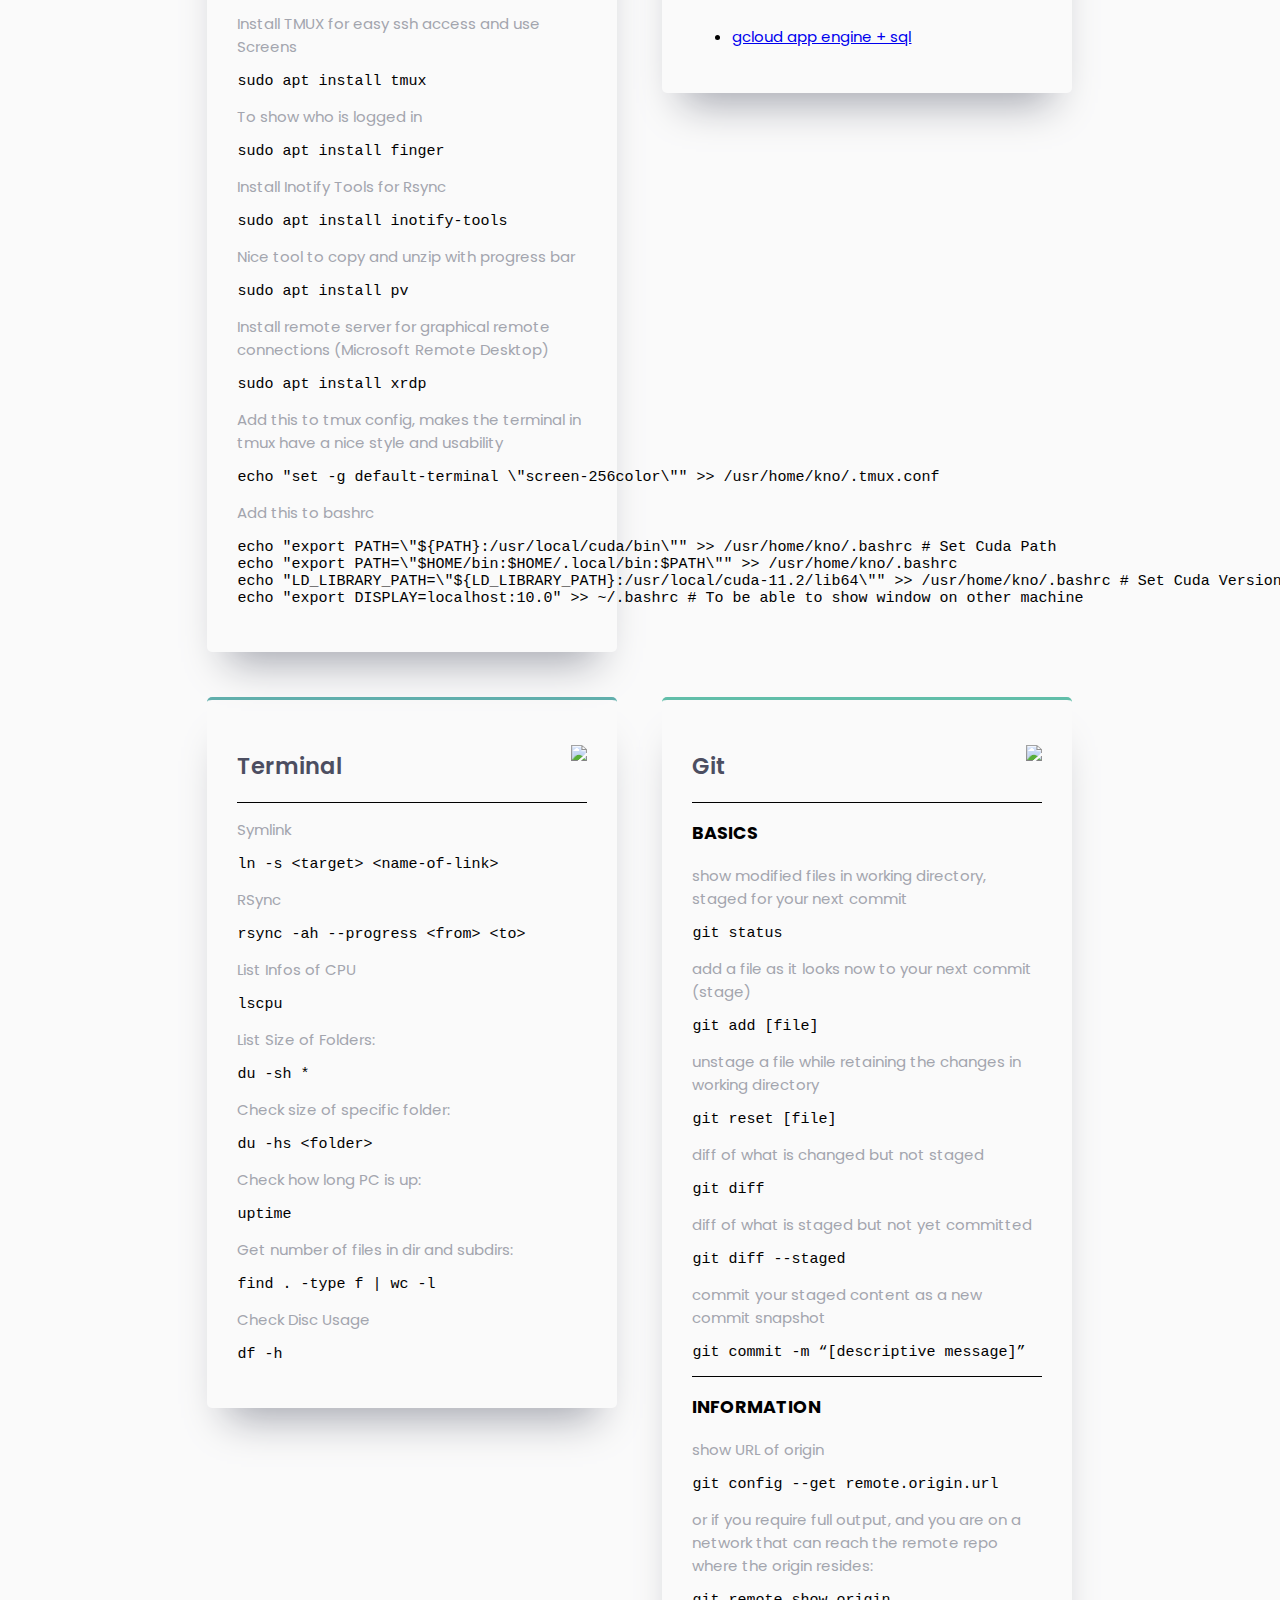
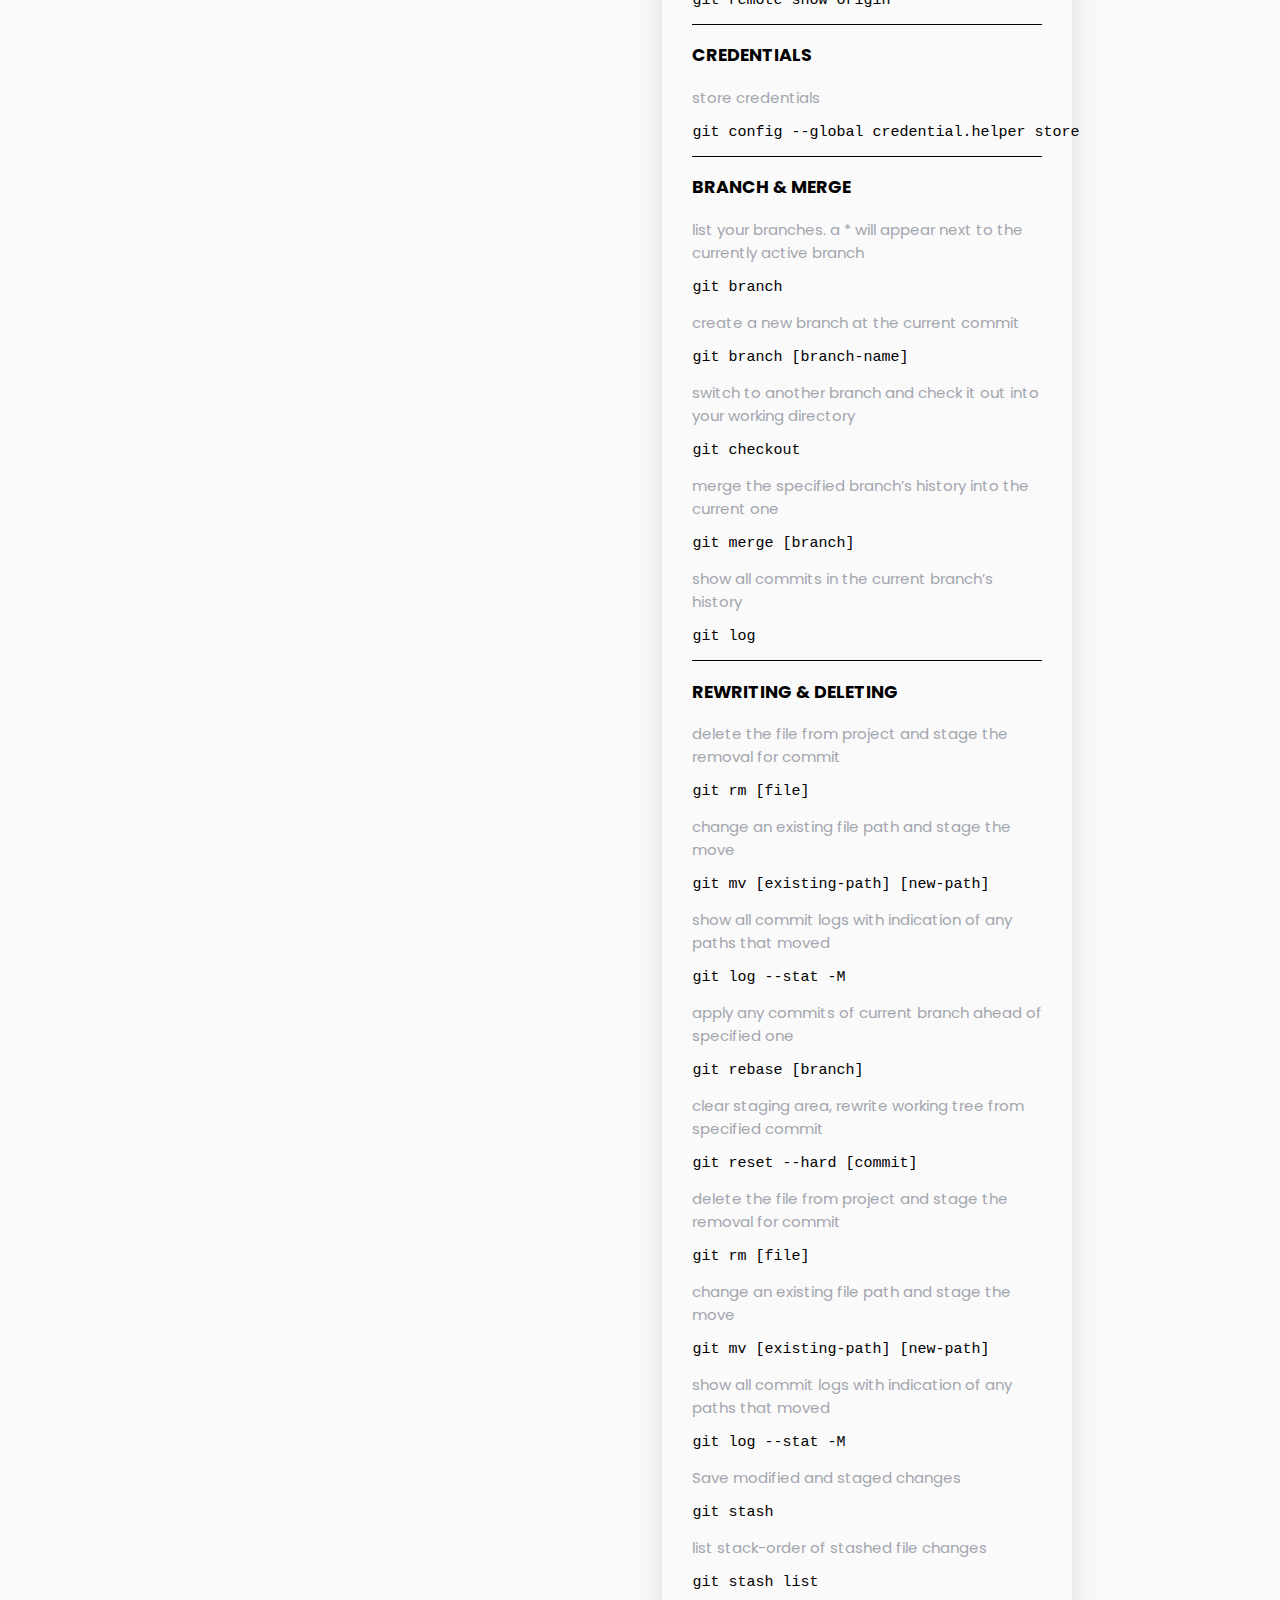
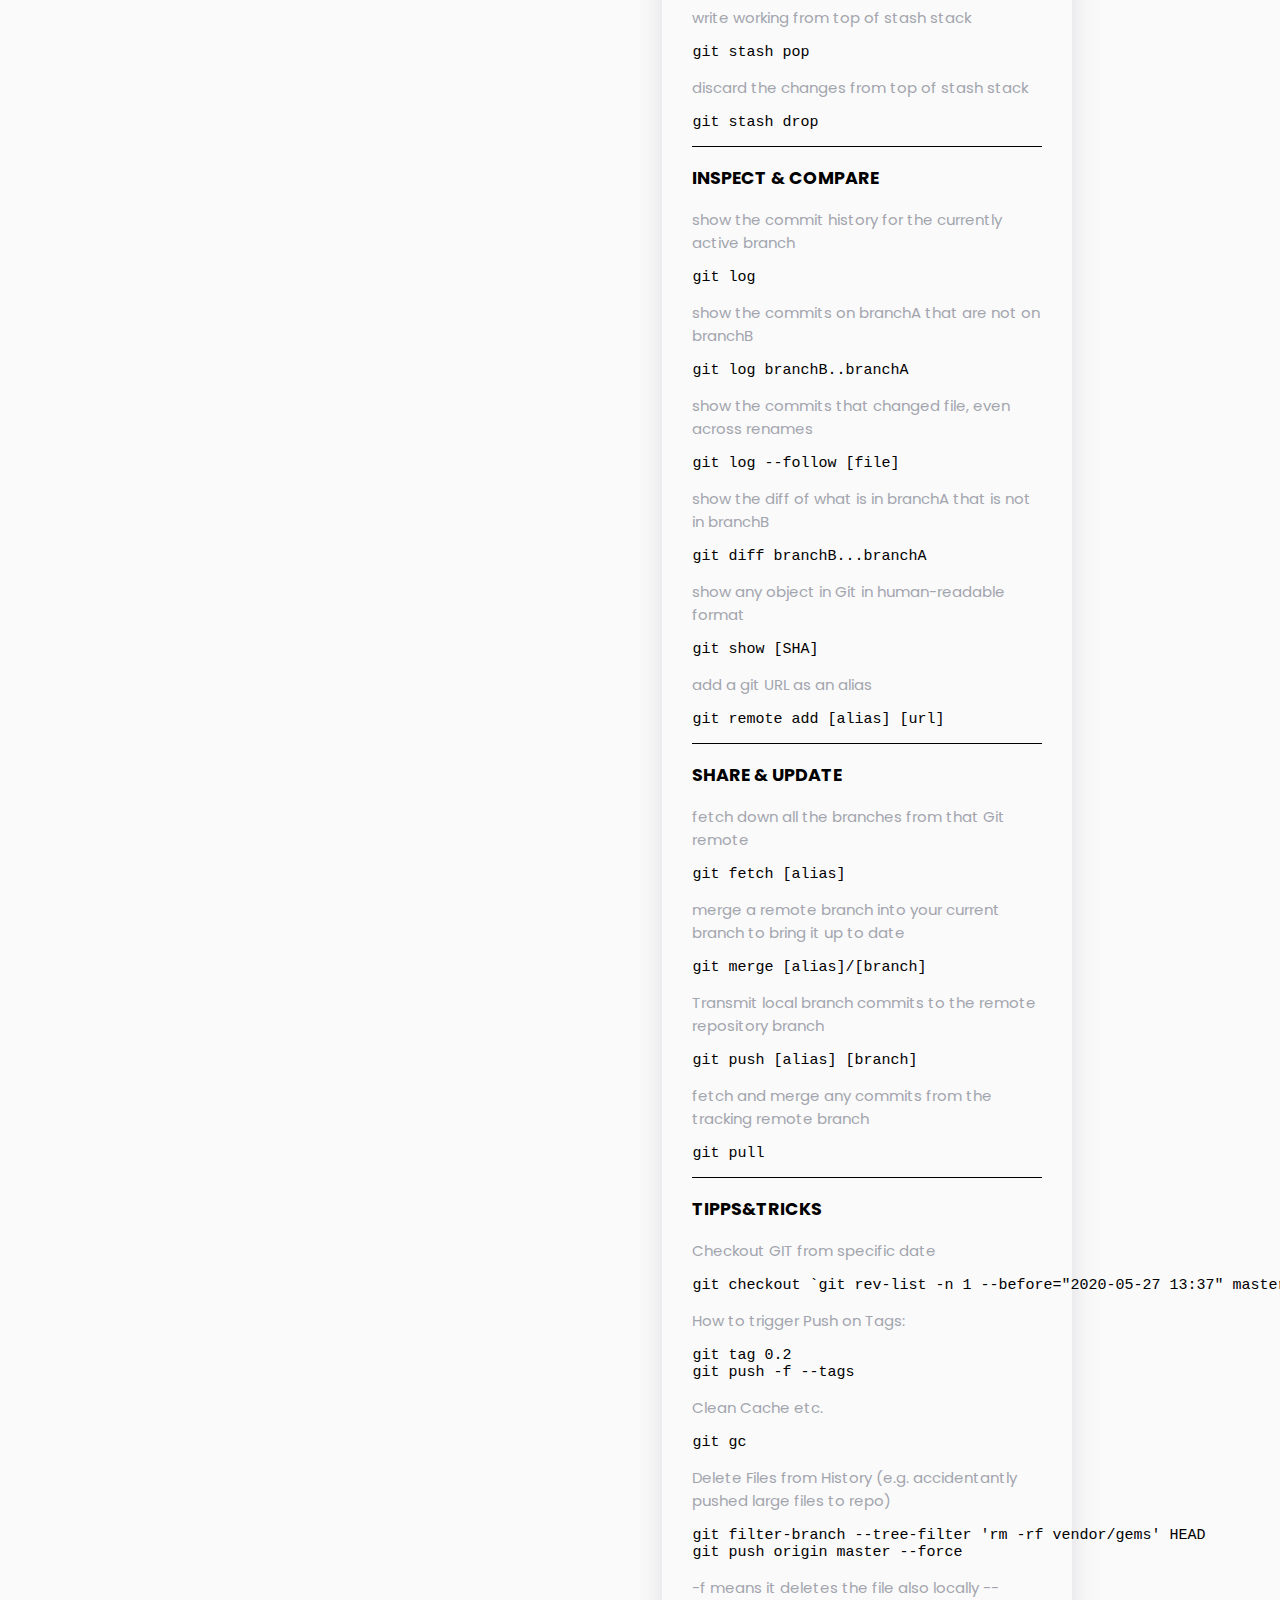
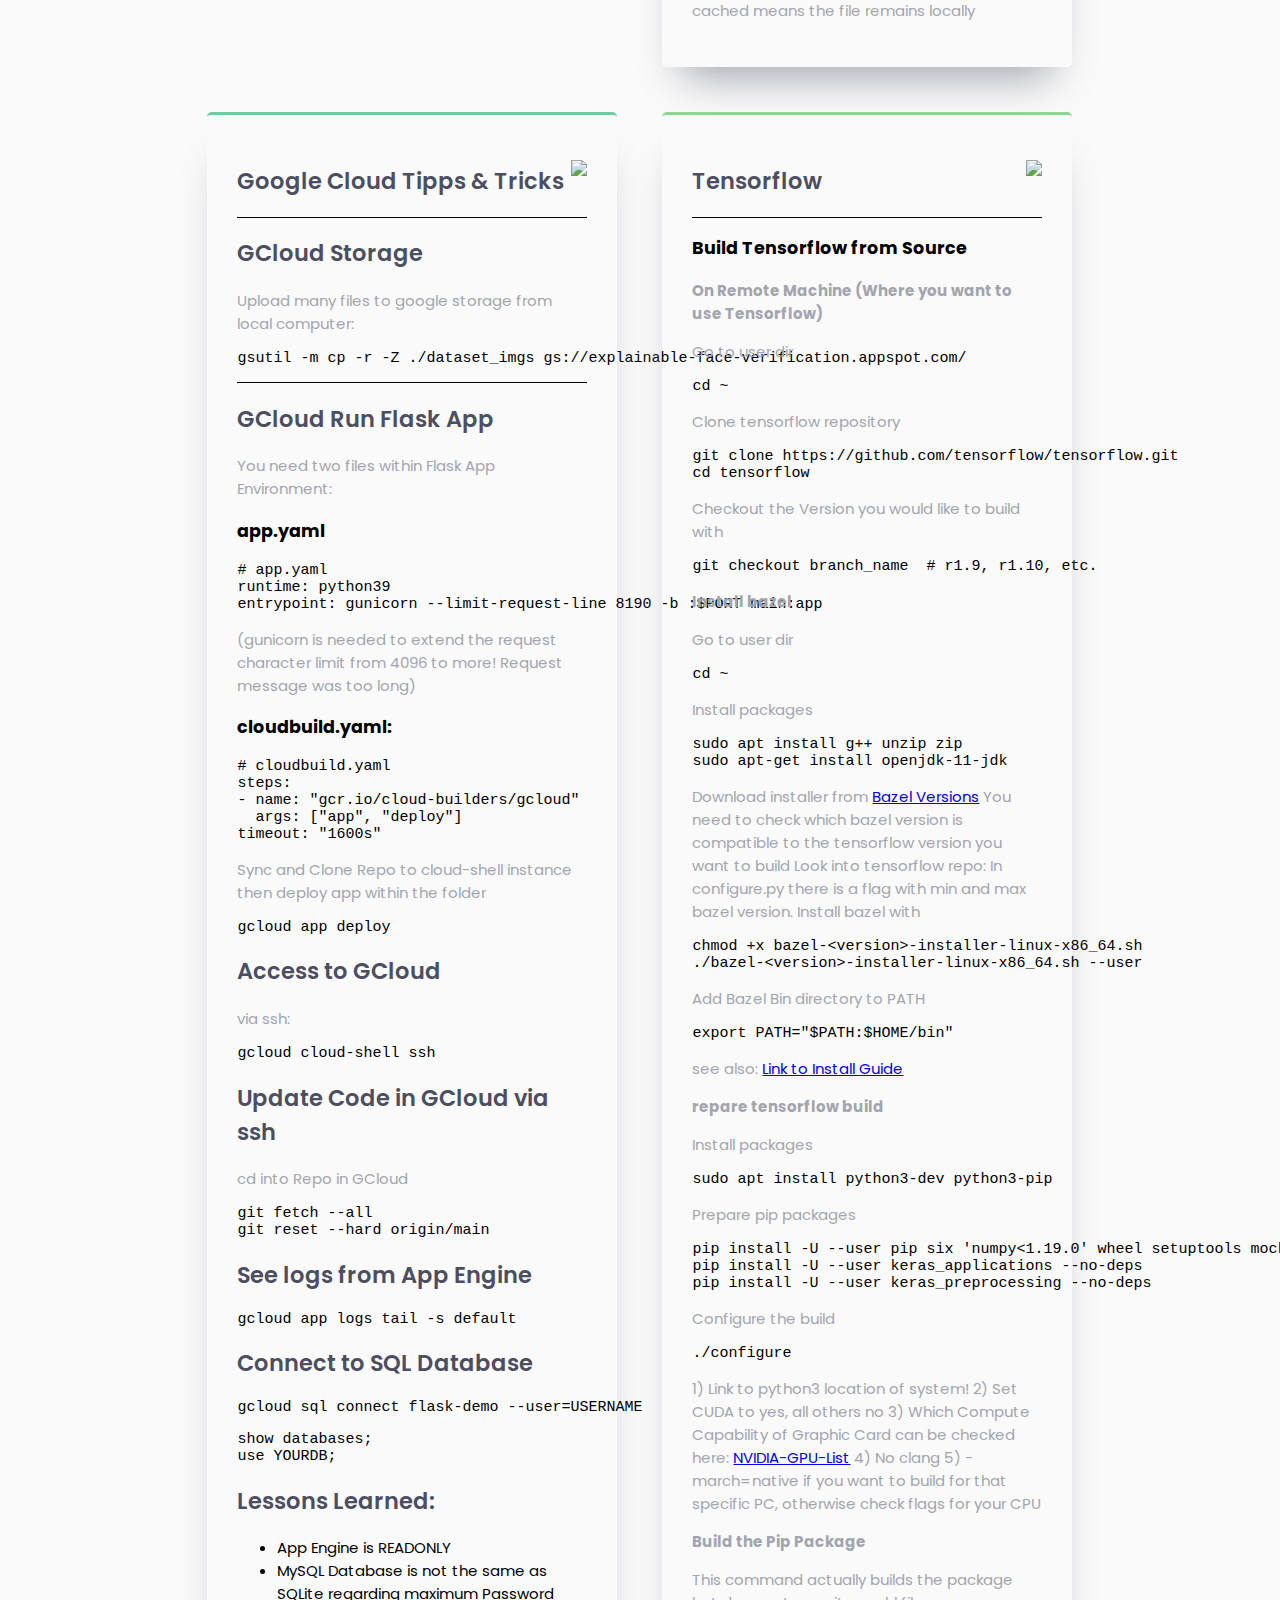
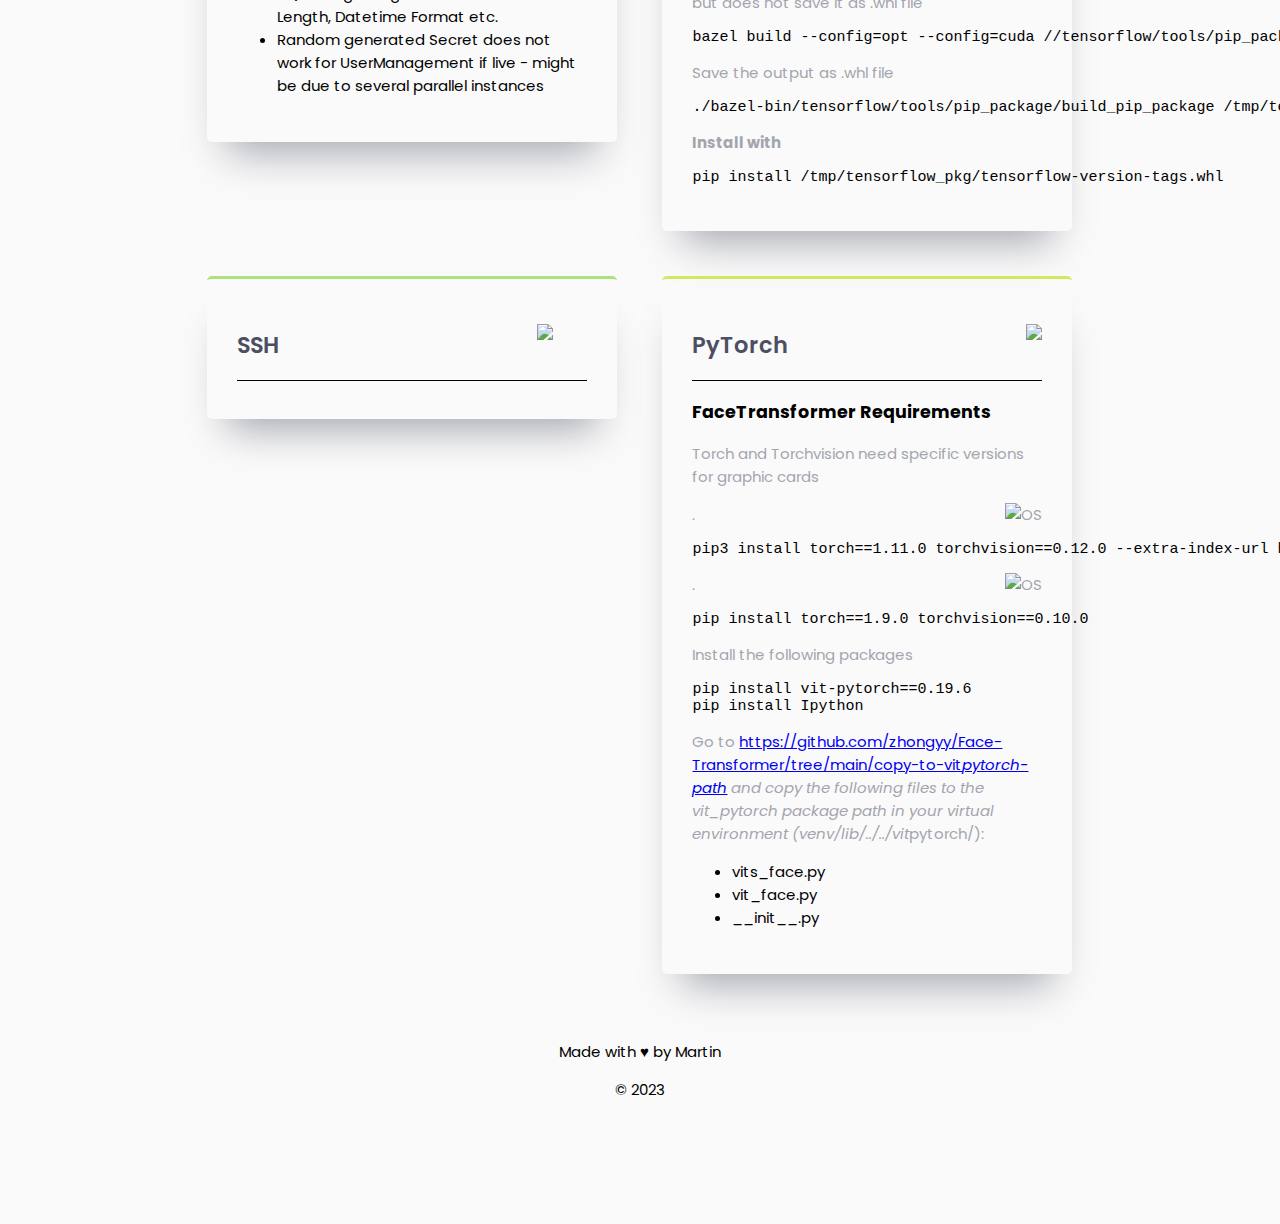
==== commit 57a5c49a: "Merge branch 'main' of https://github.com/Martlgap/cheatsheets" ====
--- a/docs/index.html
+++ b/docs/index.html
@@ -745,6 +745,11 @@
 
 <pre><code class="bash language-bash">git fetch --all
 git reset --hard origin/main
+</code></pre>
+
+<h2>See logs from App Engine</h2>
+
+<pre><code class="bash language-bash">gcloud app logs tail -s default
 </code></pre>
 
 <h2>Connect to SQL Database</h2>
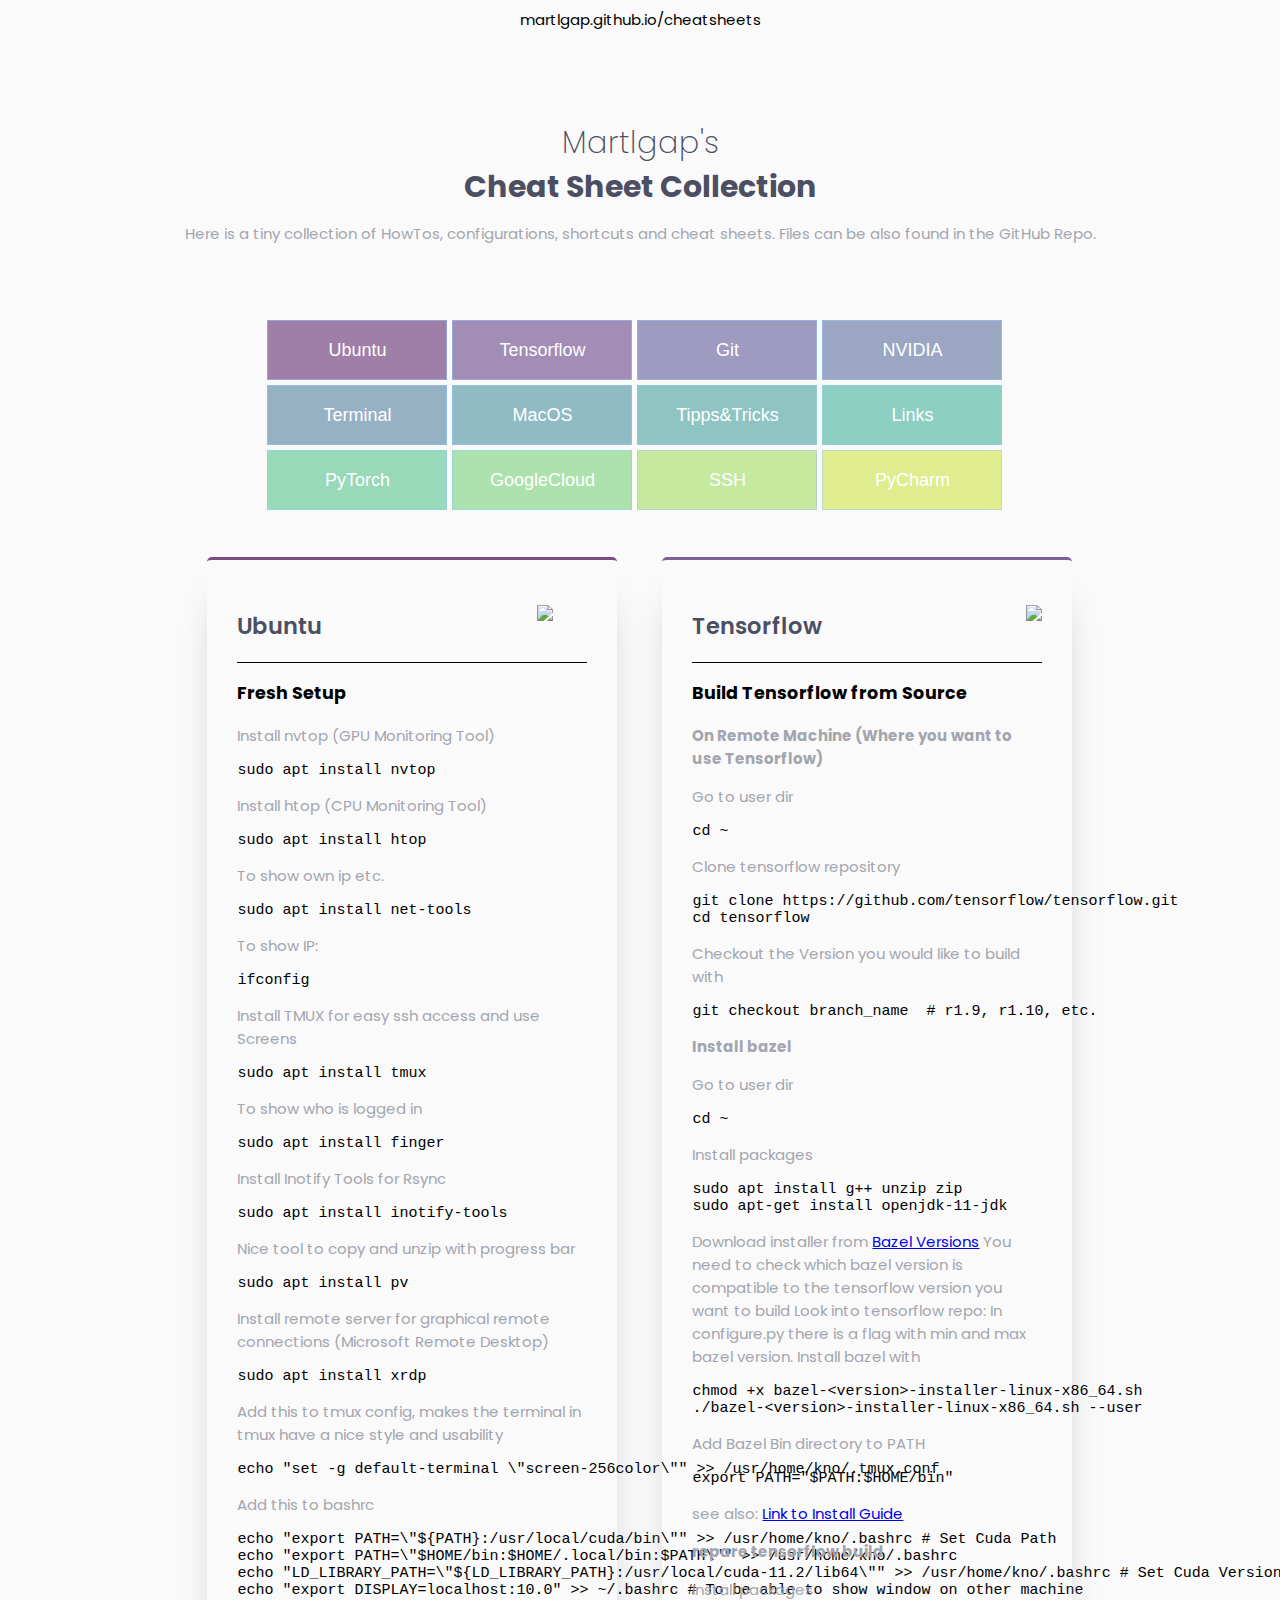
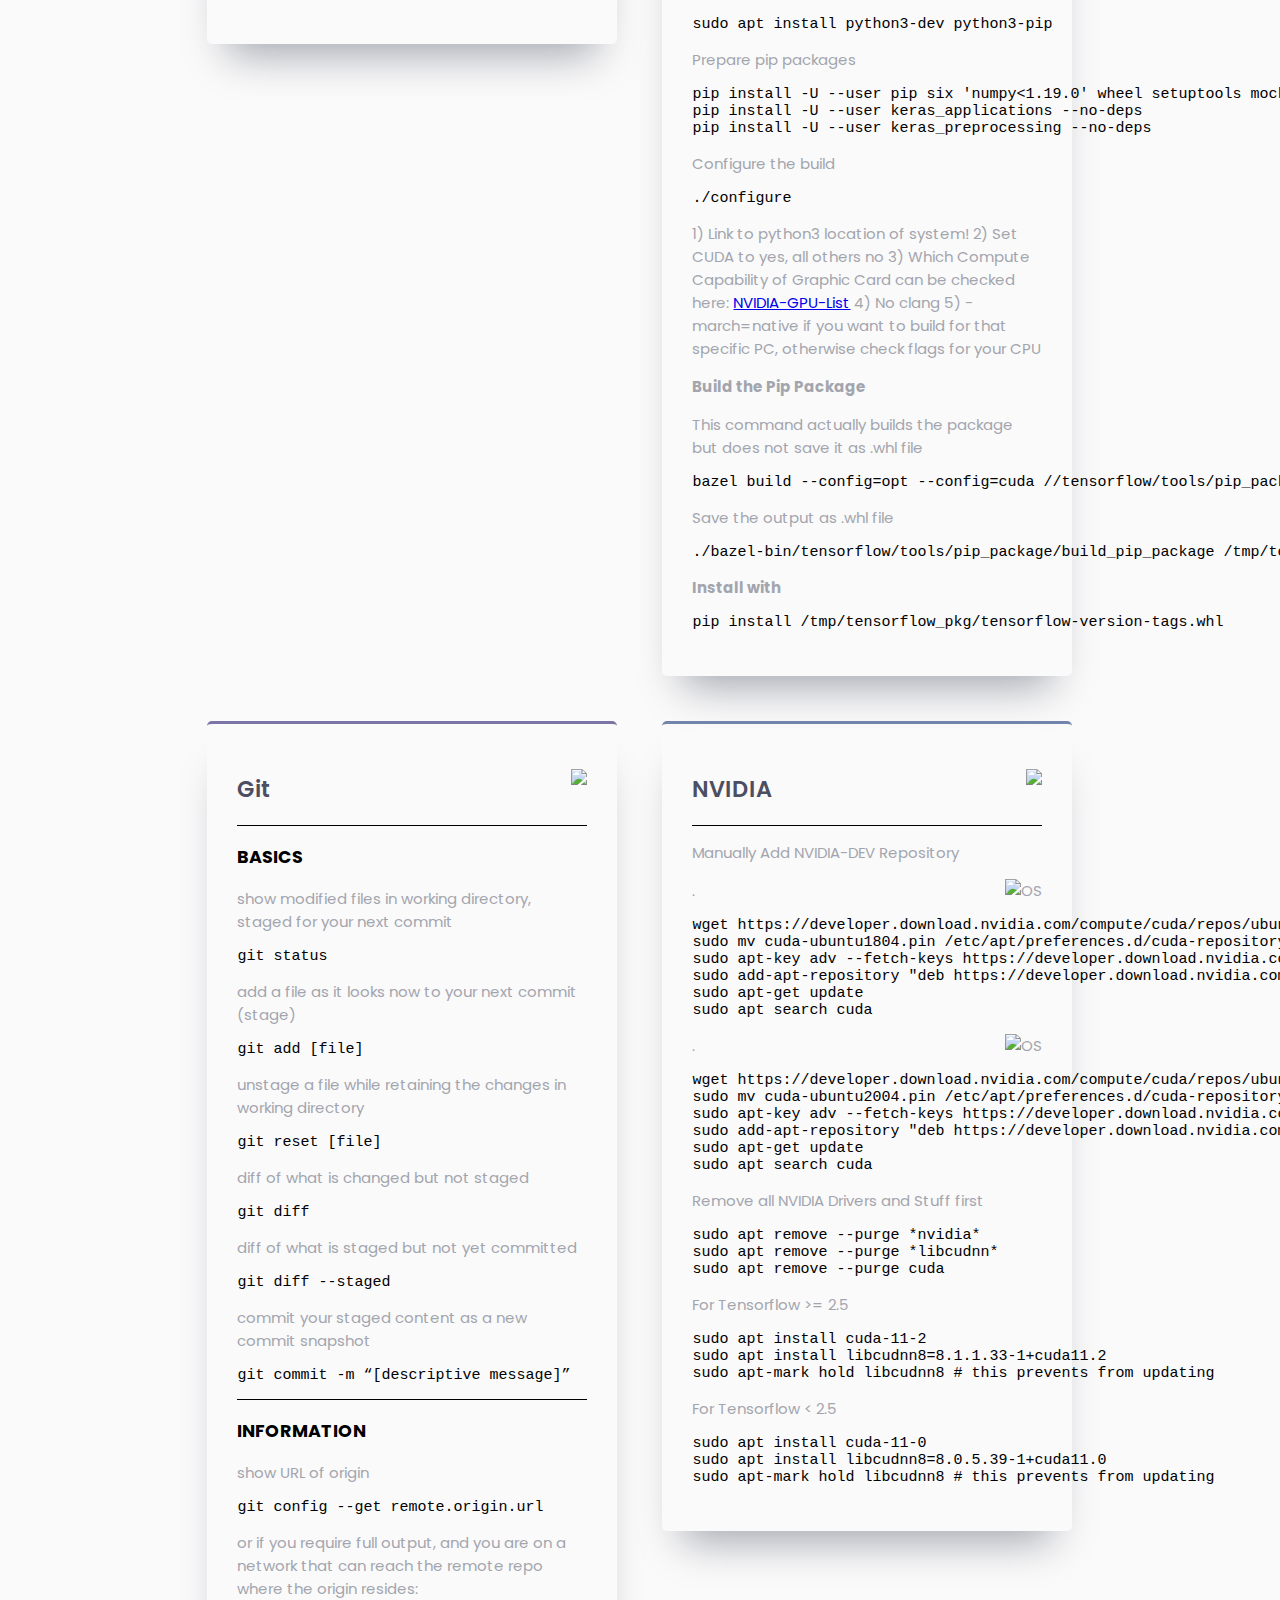
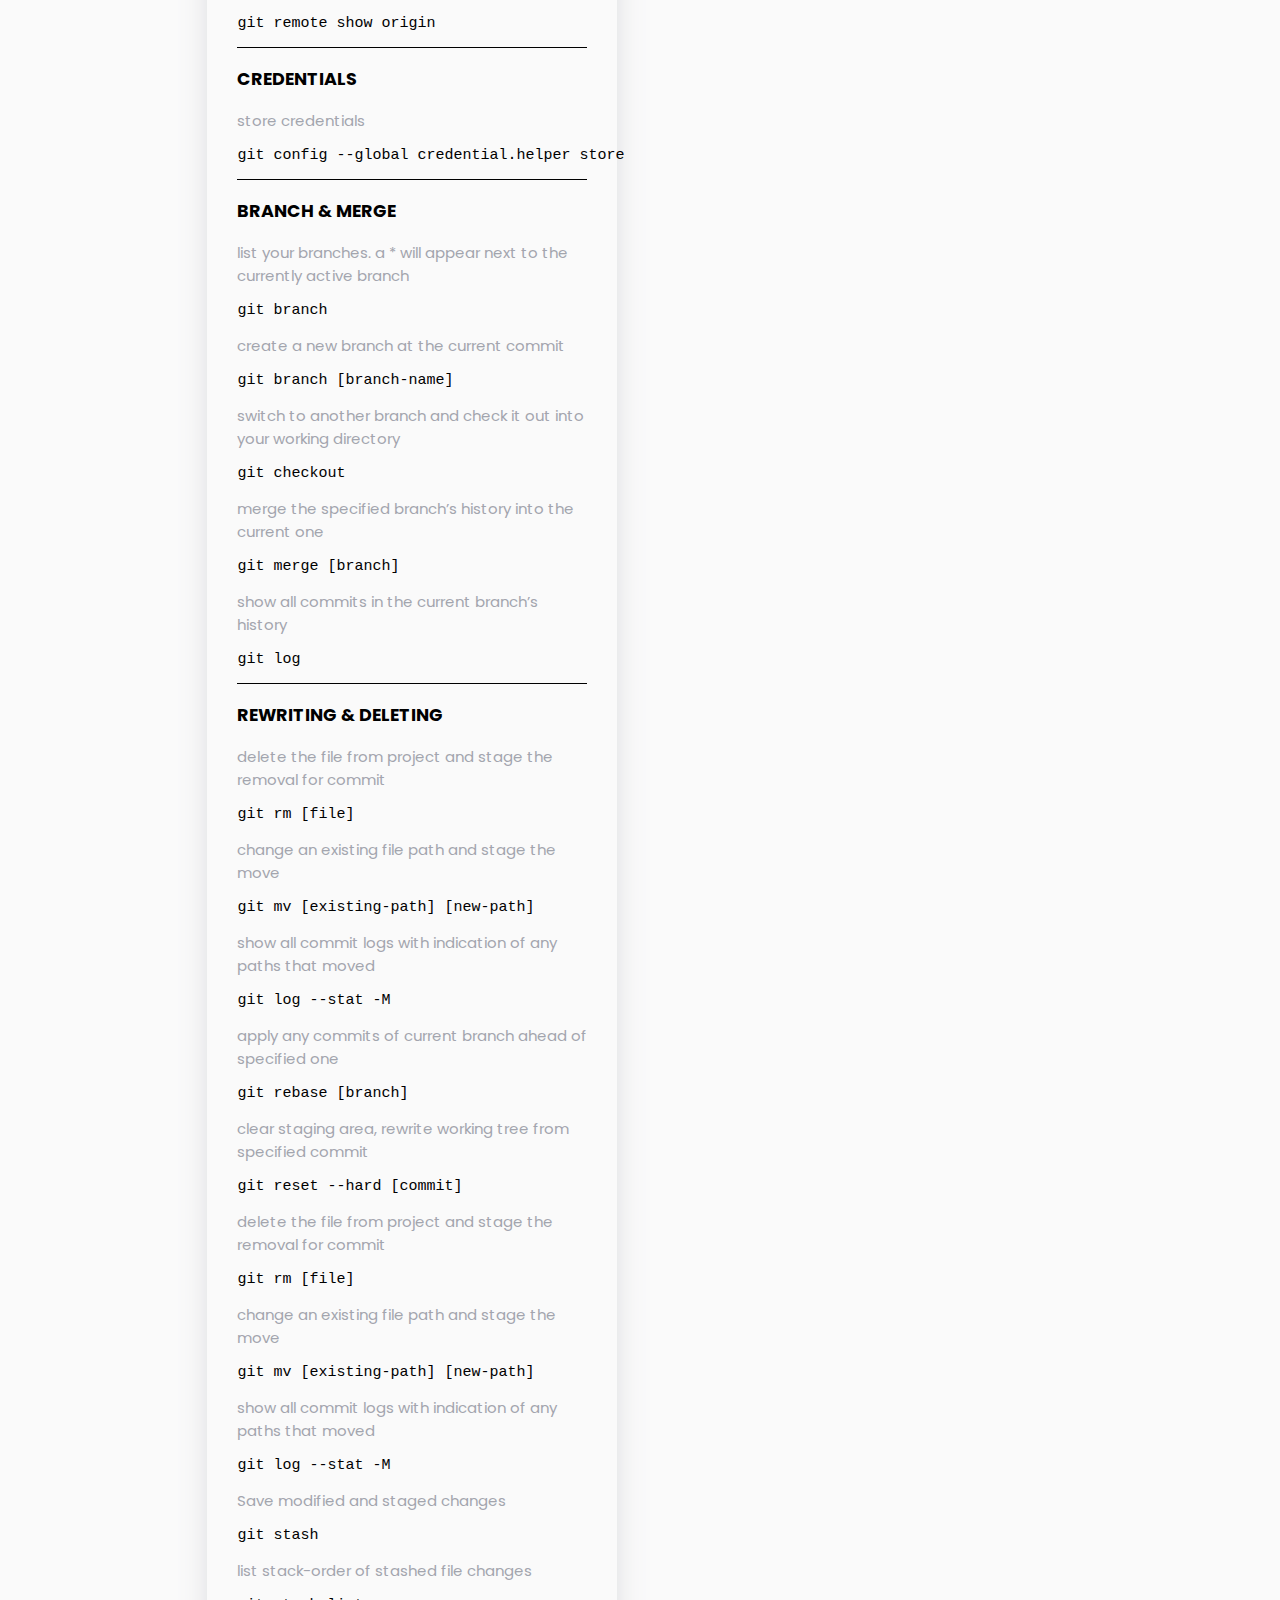
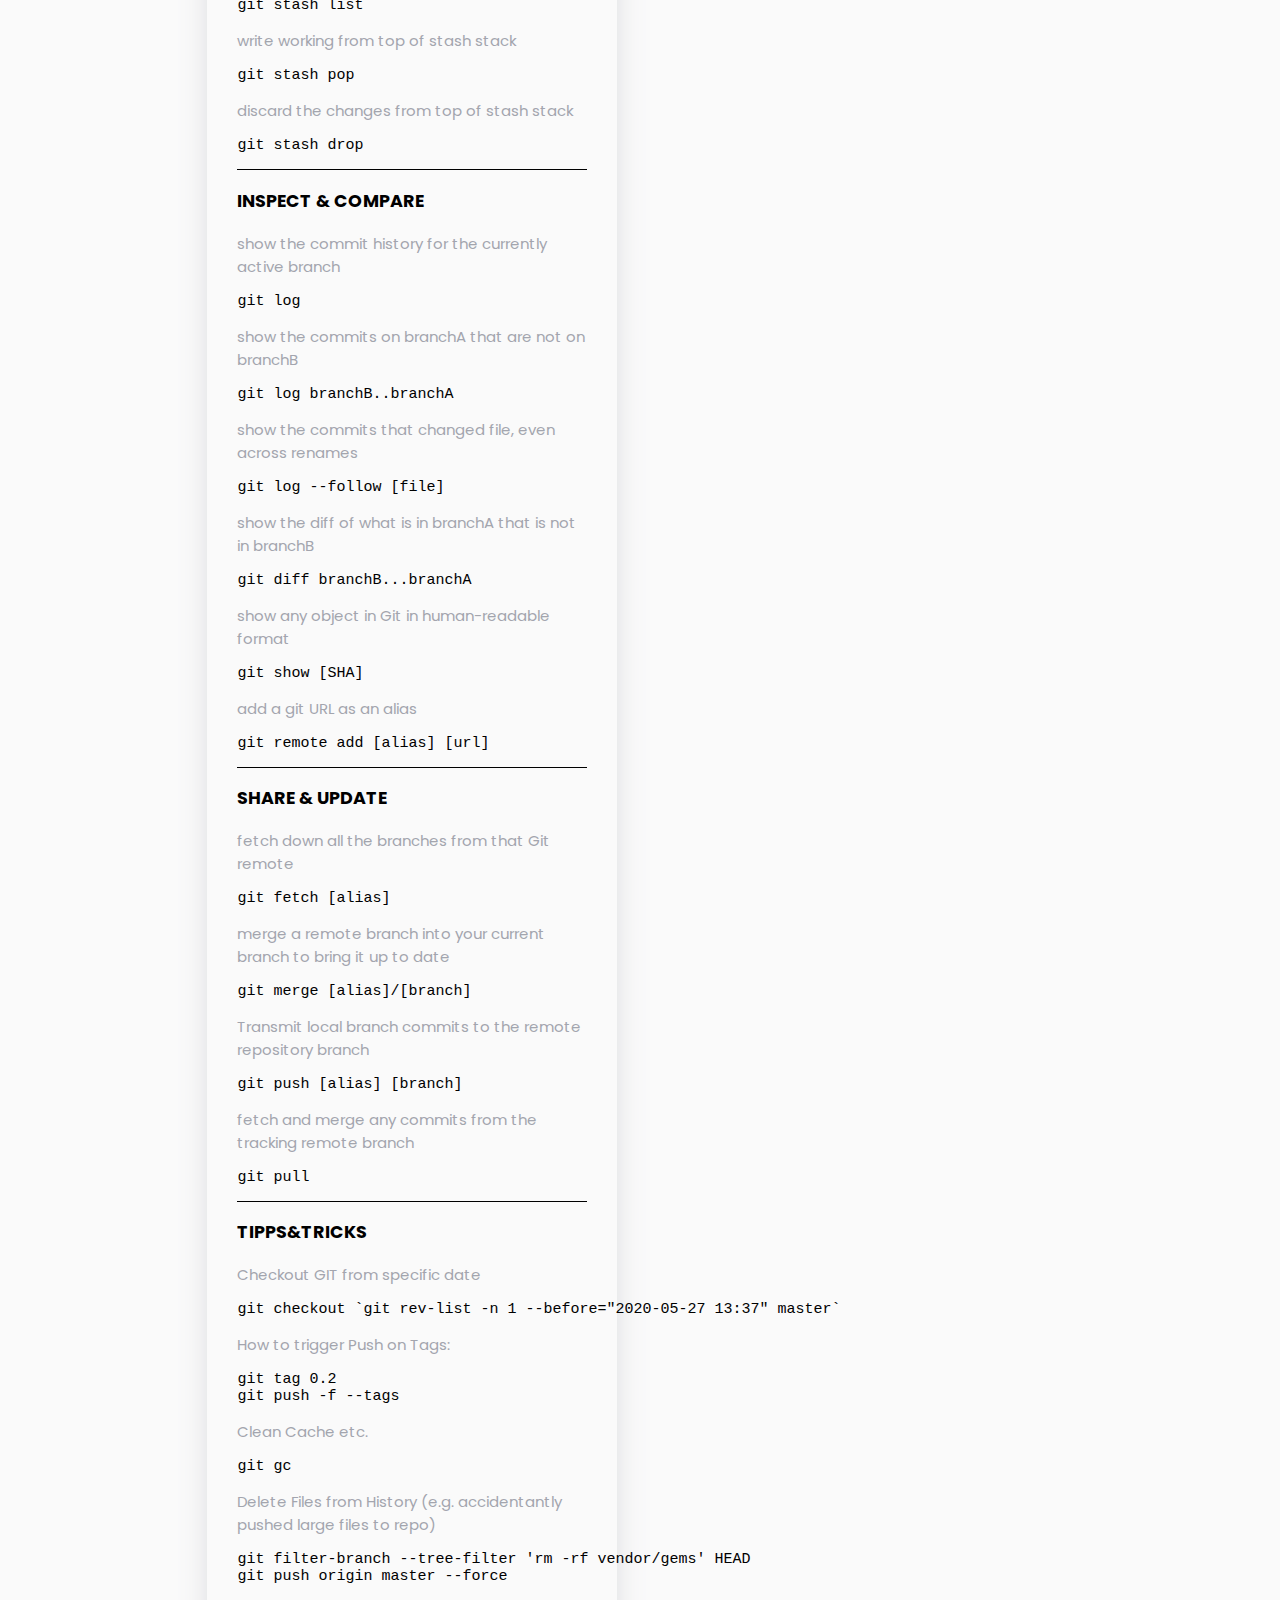
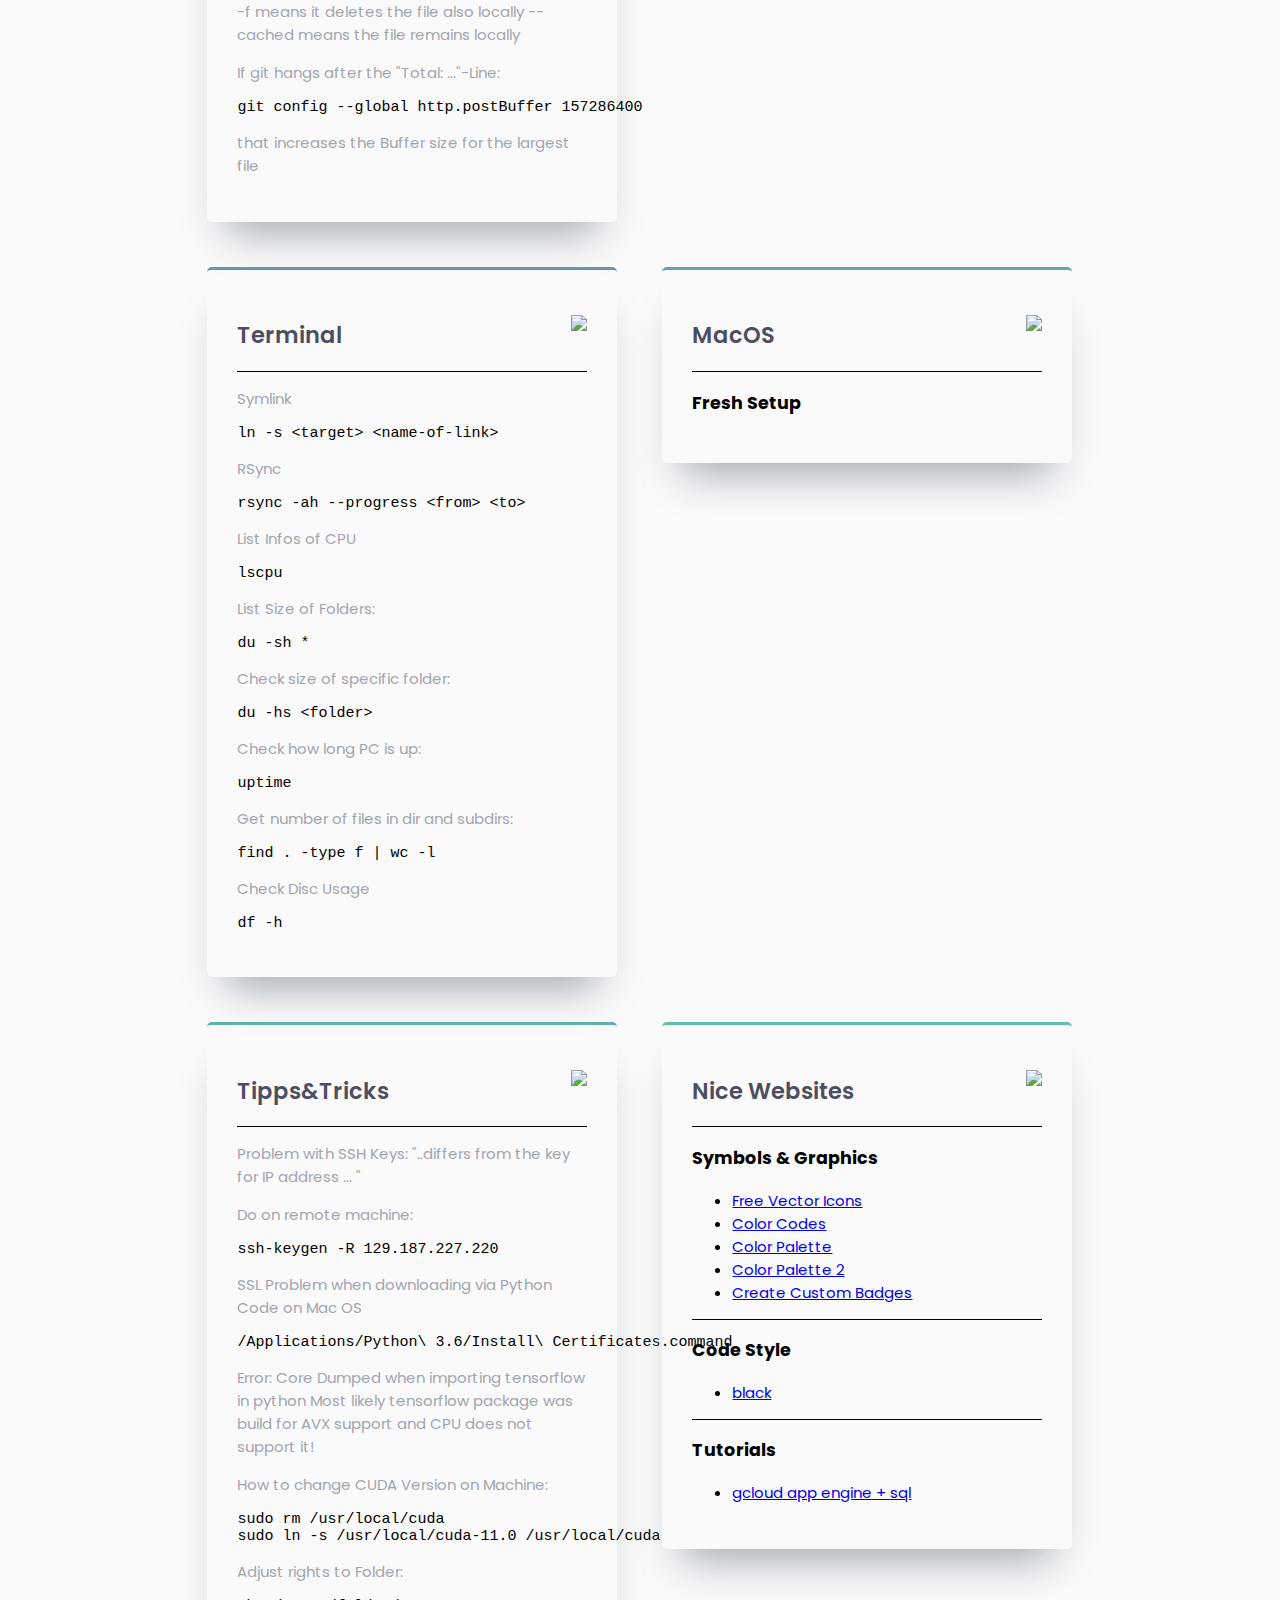
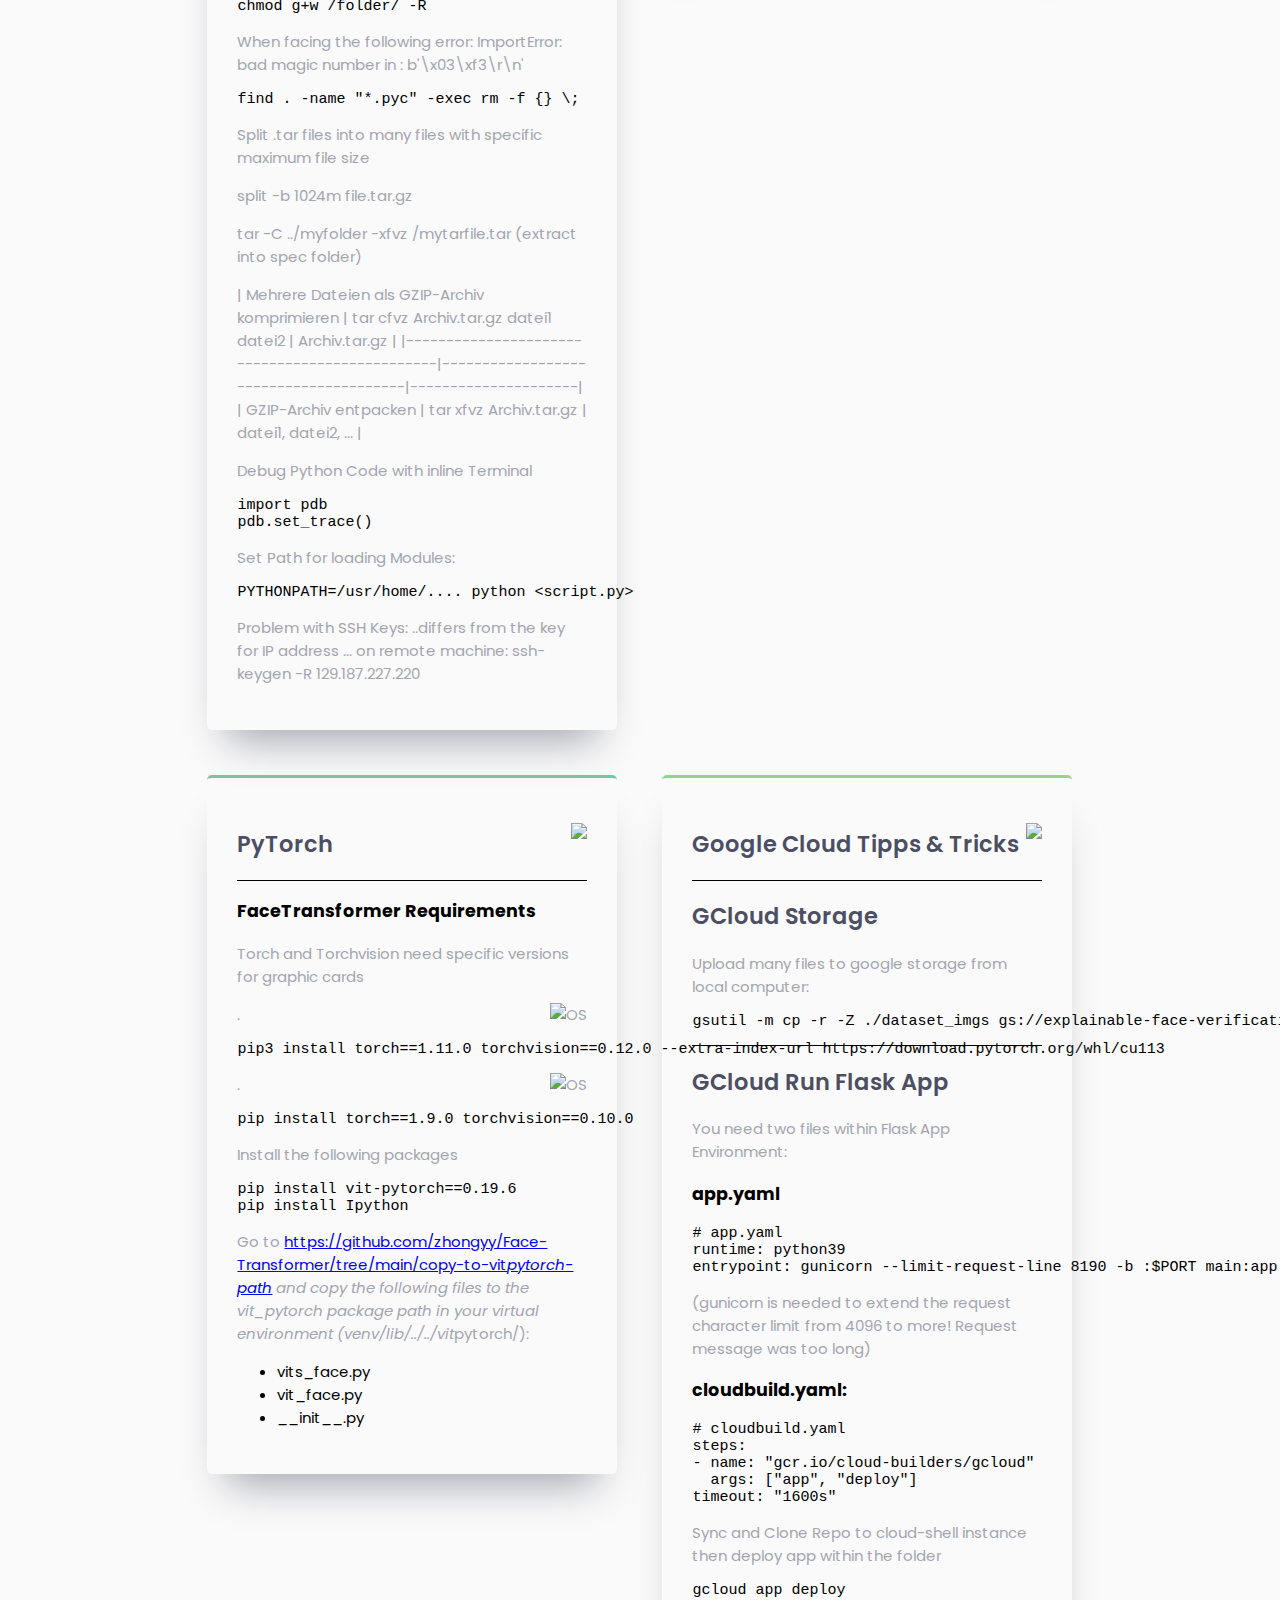
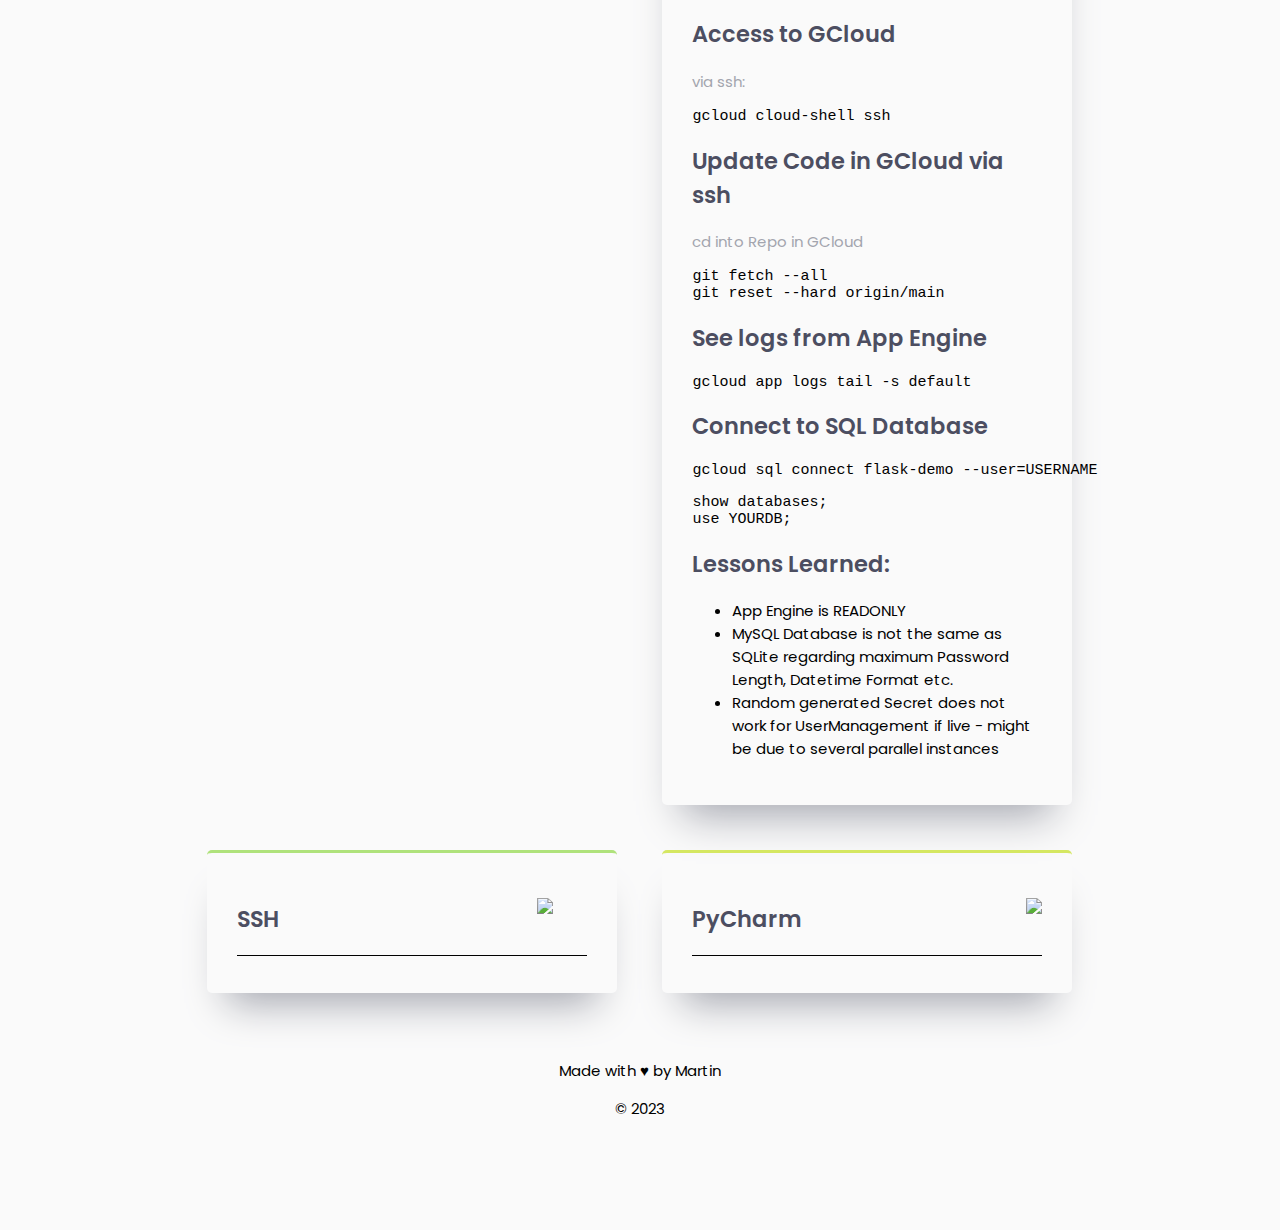
==== commit 33bdc599: "Merge remote-tracking branch 'refs/remotes/origin/main'" ====
--- a/docs/index.html
+++ b/docs/index.html
@@ -41,34 +41,34 @@
       <div class="container1">
         <div class="item">
           <button class="btn btn-0">
-            <a href="#PyCharm">
-              <svg width="180px" height="60px" viewBox="0 0 180 60" class="border">
-                <polyline points="179,1 179,59 1,59 1,1 179,1" class="bg-line" />
-                <polyline points="179,1 179,59 1,59 1,1 179,1" class="hl-line" />
-              </svg>
-              <span>PyCharm</span>
+            <a href="#Ubuntu">
+              <svg width="180px" height="60px" viewBox="0 0 180 60" class="border">
+                <polyline points="179,1 179,59 1,59 1,1 179,1" class="bg-line" />
+                <polyline points="179,1 179,59 1,59 1,1 179,1" class="hl-line" />
+              </svg>
+              <span>Ubuntu</span>
             </a>
           </button>
         </div>
         <div class="item">
           <button class="btn btn-1">
-            <a href="#Tipps&Tricks">
-              <svg width="180px" height="60px" viewBox="0 0 180 60" class="border">
-                <polyline points="179,1 179,59 1,59 1,1 179,1" class="bg-line" />
-                <polyline points="179,1 179,59 1,59 1,1 179,1" class="hl-line" />
-              </svg>
-              <span>Tipps&Tricks</span>
+            <a href="#Tensorflow">
+              <svg width="180px" height="60px" viewBox="0 0 180 60" class="border">
+                <polyline points="179,1 179,59 1,59 1,1 179,1" class="bg-line" />
+                <polyline points="179,1 179,59 1,59 1,1 179,1" class="hl-line" />
+              </svg>
+              <span>Tensorflow</span>
             </a>
           </button>
         </div>
         <div class="item">
           <button class="btn btn-2">
-            <a href="#MacOS">
-              <svg width="180px" height="60px" viewBox="0 0 180 60" class="border">
-                <polyline points="179,1 179,59 1,59 1,1 179,1" class="bg-line" />
-                <polyline points="179,1 179,59 1,59 1,1 179,1" class="hl-line" />
-              </svg>
-              <span>MacOS</span>
+            <a href="#Git">
+              <svg width="180px" height="60px" viewBox="0 0 180 60" class="border">
+                <polyline points="179,1 179,59 1,59 1,1 179,1" class="bg-line" />
+                <polyline points="179,1 179,59 1,59 1,1 179,1" class="hl-line" />
+              </svg>
+              <span>Git</span>
             </a>
           </button>
         </div>
@@ -85,17 +85,39 @@
         </div>
         <div class="item">
           <button class="btn btn-4">
-            <a href="#Ubuntu">
-              <svg width="180px" height="60px" viewBox="0 0 180 60" class="border">
-                <polyline points="179,1 179,59 1,59 1,1 179,1" class="bg-line" />
-                <polyline points="179,1 179,59 1,59 1,1 179,1" class="hl-line" />
-              </svg>
-              <span>Ubuntu</span>
+            <a href="#Terminal">
+              <svg width="180px" height="60px" viewBox="0 0 180 60" class="border">
+                <polyline points="179,1 179,59 1,59 1,1 179,1" class="bg-line" />
+                <polyline points="179,1 179,59 1,59 1,1 179,1" class="hl-line" />
+              </svg>
+              <span>Terminal</span>
             </a>
           </button>
         </div>
         <div class="item">
           <button class="btn btn-5">
+            <a href="#MacOS">
+              <svg width="180px" height="60px" viewBox="0 0 180 60" class="border">
+                <polyline points="179,1 179,59 1,59 1,1 179,1" class="bg-line" />
+                <polyline points="179,1 179,59 1,59 1,1 179,1" class="hl-line" />
+              </svg>
+              <span>MacOS</span>
+            </a>
+          </button>
+        </div>
+        <div class="item">
+          <button class="btn btn-6">
+            <a href="#Tipps&Tricks">
+              <svg width="180px" height="60px" viewBox="0 0 180 60" class="border">
+                <polyline points="179,1 179,59 1,59 1,1 179,1" class="bg-line" />
+                <polyline points="179,1 179,59 1,59 1,1 179,1" class="hl-line" />
+              </svg>
+              <span>Tipps&Tricks</span>
+            </a>
+          </button>
+        </div>
+        <div class="item">
+          <button class="btn btn-7">
             <a href="#Links">
               <svg width="180px" height="60px" viewBox="0 0 180 60" class="border">
                 <polyline points="179,1 179,59 1,59 1,1 179,1" class="bg-line" />
@@ -106,46 +128,24 @@
           </button>
         </div>
         <div class="item">
-          <button class="btn btn-6">
-            <a href="#Terminal">
-              <svg width="180px" height="60px" viewBox="0 0 180 60" class="border">
-                <polyline points="179,1 179,59 1,59 1,1 179,1" class="bg-line" />
-                <polyline points="179,1 179,59 1,59 1,1 179,1" class="hl-line" />
-              </svg>
-              <span>Terminal</span>
-            </a>
-          </button>
-        </div>
-        <div class="item">
-          <button class="btn btn-7">
-            <a href="#Git">
-              <svg width="180px" height="60px" viewBox="0 0 180 60" class="border">
-                <polyline points="179,1 179,59 1,59 1,1 179,1" class="bg-line" />
-                <polyline points="179,1 179,59 1,59 1,1 179,1" class="hl-line" />
-              </svg>
-              <span>Git</span>
-            </a>
-          </button>
-        </div>
-        <div class="item">
           <button class="btn btn-8">
+            <a href="#PyTorch">
+              <svg width="180px" height="60px" viewBox="0 0 180 60" class="border">
+                <polyline points="179,1 179,59 1,59 1,1 179,1" class="bg-line" />
+                <polyline points="179,1 179,59 1,59 1,1 179,1" class="hl-line" />
+              </svg>
+              <span>PyTorch</span>
+            </a>
+          </button>
+        </div>
+        <div class="item">
+          <button class="btn btn-9">
             <a href="#GoogleCloud">
               <svg width="180px" height="60px" viewBox="0 0 180 60" class="border">
                 <polyline points="179,1 179,59 1,59 1,1 179,1" class="bg-line" />
                 <polyline points="179,1 179,59 1,59 1,1 179,1" class="hl-line" />
               </svg>
               <span>GoogleCloud</span>
-            </a>
-          </button>
-        </div>
-        <div class="item">
-          <button class="btn btn-9">
-            <a href="#Tensorflow">
-              <svg width="180px" height="60px" viewBox="0 0 180 60" class="border">
-                <polyline points="179,1 179,59 1,59 1,1 179,1" class="bg-line" />
-                <polyline points="179,1 179,59 1,59 1,1 179,1" class="hl-line" />
-              </svg>
-              <span>Tensorflow</span>
             </a>
           </button>
         </div>
@@ -162,12 +162,12 @@
         </div>
         <div class="item">
           <button class="btn btn-11">
-            <a href="#PyTorch">
-              <svg width="180px" height="60px" viewBox="0 0 180 60" class="border">
-                <polyline points="179,1 179,59 1,59 1,1 179,1" class="bg-line" />
-                <polyline points="179,1 179,59 1,59 1,1 179,1" class="hl-line" />
-              </svg>
-              <span>PyTorch</span>
+            <a href="#PyCharm">
+              <svg width="180px" height="60px" viewBox="0 0 180 60" class="border">
+                <polyline points="179,1 179,59 1,59 1,1 179,1" class="bg-line" />
+                <polyline points="179,1 179,59 1,59 1,1 179,1" class="hl-line" />
+              </svg>
+              <span>PyCharm</span>
             </a>
           </button>
         </div>
@@ -176,83 +176,417 @@
 
     <div class="container">
       <div class="container2">
-        <div class="box box-0" id="PyCharm"><p><img src="https://upload.wikimedia.org/wikipedia/commons/1/1d/PyCharm_Icon.svg" height="50px"></img></p>
-
-<h2>PyCharm</h2>
-
-<hr />
-</div>
-        <div class="box box-1" id="Tipps&Tricks"><p><img src="https://cdn-icons-png.flaticon.com/512/564/564427.png" height="50px"></img></p>
-
-<h2>Tipps&amp;Tricks</h2>
-
-<hr />
-
-<p>Problem with SSH Keys: "..differs from the key for IP address ... "</p>
-
-<p>Do on remote machine:</p>
-
-<pre><code class="bash language-bash">ssh-keygen -R 129.187.227.220
-</code></pre>
-
-<p>SSL Problem when downloading via Python Code on Mac OS</p>
-
-<pre><code class="bash language-bash">/Applications/Python\ 3.6/Install\ Certificates.command
-</code></pre>
-
-<p>Error: Core Dumped when importing tensorflow in python
-Most likely tensorflow package was build for AVX support and CPU does not support it! </p>
-
-<p>How to change CUDA Version on Machine:</p>
-
-<pre><code class="bash language-bash">sudo rm /usr/local/cuda
-sudo ln -s /usr/local/cuda-11.0 /usr/local/cuda
-</code></pre>
-
-<p>Adjust rights to Folder:</p>
-
-<pre><code class="bash language-bash">chmod g+w /folder/ -R
-</code></pre>
-
-<p>When facing the following error: 
-ImportError: bad magic number in : b'\x03\xf3\r\n'</p>
-
-<pre><code class="bash language-bash">find . -name "*.pyc" -exec rm -f {} \;
-</code></pre>
-
-<p>Split .tar files into many files with specific maximum file size</p>
-
-<p>split -b 1024m file.tar.gz</p>
-
-<p>tar -C ../myfolder -xfvz /mytarfile.tar (extract into spec folder)</p>
-
-<p>| Mehrere Dateien als GZIP-Archiv komprimieren  | tar cfvz Archiv.tar.gz datei1 datei2  | Archiv.tar.gz       |
-|-----------------------------------------------|---------------------------------------|---------------------|
-| GZIP-Archiv entpacken                         | tar xfvz Archiv.tar.gz                | datei1, datei2, ... |</p>
-
-<p>Debug Python Code with inline Terminal</p>
-
-<pre><code class="python language-python">import pdb
-pdb.set_trace()
-</code></pre>
-
-<p>Set Path for loading Modules:</p>
-
-<pre><code class="bash language-bash">PYTHONPATH=/usr/home/.... python &lt;script.py&gt;
-</code></pre>
-
-<p>Problem with SSH Keys: 
-..differs from the key for IP address ... 
-on remote machine:
-ssh-keygen -R 129.187.227.220</p>
-</div>
-        <div class="box box-2" id="MacOS"><p><img src="https://upload.wikimedia.org/wikipedia/commons/2/22/MacOS_logo_%282017%29.svg" height="50px"></img></p>
-
-<h2>MacOS</h2>
+        <div class="box box-0" id="Ubuntu"><p><img src="https://upload.wikimedia.org/wikipedia/commons/9/9e/UbuntuCoF.svg" width=50px></img></p>
+
+<h2>Ubuntu</h2>
 
 <hr />
 
 <h3>Fresh Setup</h3>
+
+<p>Install nvtop (GPU Monitoring Tool)</p>
+
+<pre><code class="bash language-bash">sudo apt install nvtop
+</code></pre>
+
+<p>Install htop (CPU Monitoring Tool)</p>
+
+<pre><code class="bash language-bash">sudo apt install htop
+</code></pre>
+
+<p>To show own ip etc.</p>
+
+<pre><code class="bash language-bash">sudo apt install net-tools
+</code></pre>
+
+<p>To show IP:</p>
+
+<pre><code class="bash language-bash">ifconfig
+</code></pre>
+
+<p>Install TMUX for easy ssh access and use Screens</p>
+
+<pre><code class="bash language-bash">sudo apt install tmux
+</code></pre>
+
+<p>To show who is logged in</p>
+
+<pre><code class="bash language-bash">sudo apt install finger
+</code></pre>
+
+<p>Install Inotify Tools for Rsync</p>
+
+<pre><code class="bash language-bash">sudo apt install inotify-tools
+</code></pre>
+
+<p>Nice tool to copy and unzip with progress bar</p>
+
+<pre><code class="bash language-bash">sudo apt install pv
+</code></pre>
+
+<p>Install remote server for graphical remote connections (Microsoft Remote Desktop)</p>
+
+<pre><code class="bash language-bash">sudo apt install xrdp
+</code></pre>
+
+<p>Add this to tmux config, makes the terminal in tmux have a nice style and usability</p>
+
+<pre><code class="bash language-bash">echo "set -g default-terminal \"screen-256color\"" &gt;&gt; /usr/home/kno/.tmux.conf
+</code></pre>
+
+<p>Add this to bashrc</p>
+
+<pre><code class="bash language-bash">echo "export PATH=\"${PATH}:/usr/local/cuda/bin\"" &gt;&gt; /usr/home/kno/.bashrc # Set Cuda Path
+echo "export PATH=\"$HOME/bin:$HOME/.local/bin:$PATH\"" &gt;&gt; /usr/home/kno/.bashrc
+echo "LD_LIBRARY_PATH=\"${LD_LIBRARY_PATH}:/usr/local/cuda-11.2/lib64\"" &gt;&gt; /usr/home/kno/.bashrc # Set Cuda Version
+echo "export DISPLAY=localhost:10.0" &gt;&gt; ~/.bashrc # To be able to show window on other machine
+</code></pre>
+</div>
+        <div class="box box-1" id="Tensorflow"><p><img src="https://upload.wikimedia.org/wikipedia/commons/2/2d/Tensorflow_logo.svg" height="50px"></img></p>
+
+<h2>Tensorflow</h2>
+
+<hr />
+
+<h3>Build Tensorflow from Source</h3>
+
+<p><strong>On Remote Machine (Where you want to use Tensorflow)</strong></p>
+
+<p>Go to user dir</p>
+
+<pre><code class="shell language-shell">cd ~
+</code></pre>
+
+<p>Clone tensorflow repository</p>
+
+<pre><code class="shell language-shell">git clone https://github.com/tensorflow/tensorflow.git
+cd tensorflow
+</code></pre>
+
+<p>Checkout the Version you would like to build with </p>
+
+<pre><code class="shell language-shell">git checkout branch_name  # r1.9, r1.10, etc.
+</code></pre>
+
+<p><strong>Install bazel</strong></p>
+
+<p>Go to user dir</p>
+
+<pre><code class="shell language-shell">cd ~
+</code></pre>
+
+<p>Install packages</p>
+
+<pre><code class="shell language-shell">sudo apt install g++ unzip zip
+sudo apt-get install openjdk-11-jdk
+</code></pre>
+
+<p>Download installer from <a rel="noopener" target="_blank" href="https://github.com/bazelbuild/bazel/releases">Bazel Versions</a> 
+You need to check which bazel version is compatible to the tensorflow version you want to build
+Look into tensorflow repo: 
+In configure.py there is a flag with min and max bazel version.
+Install bazel with</p>
+
+<pre><code class="shell language-shell">chmod +x bazel-&lt;version&gt;-installer-linux-x86_64.sh
+./bazel-&lt;version&gt;-installer-linux-x86_64.sh --user
+</code></pre>
+
+<p>Add Bazel Bin directory to PATH </p>
+
+<pre><code class="shell language-shell">export PATH="$PATH:$HOME/bin"
+</code></pre>
+
+<p>see also: <a rel="noopener" target="_blank" href="https://docs.bazel.build/versions/master/install-ubuntu.html#install-with-installer-ubuntu">Link to Install Guide</a></p>
+
+<p><strong>repare tensorflow build</strong></p>
+
+<p>Install packages</p>
+
+<pre><code class="shell language-shell">sudo apt install python3-dev python3-pip
+</code></pre>
+
+<p>Prepare pip packages</p>
+
+<pre><code class="shell language-shell">pip install -U --user pip six 'numpy&lt;1.19.0' wheel setuptools mock 'future&gt;=0.17.1'
+pip install -U --user keras_applications --no-deps
+pip install -U --user keras_preprocessing --no-deps
+</code></pre>
+
+<p>Configure the build</p>
+
+<pre><code class="shell language-shell">./configure
+</code></pre>
+
+<p>1) Link to python3 location of system!
+2) Set CUDA to yes, all others no
+3) Which Compute Capability of Graphic Card can be checked here: <a rel="noopener" target="_blank" href="https://developer.nvidia.com/cuda-gpus">NVIDIA-GPU-List</a>
+4) No clang
+5) -march=native if you want to build for that specific PC, otherwise check flags for your CPU</p>
+
+<p><strong>Build the Pip Package</strong></p>
+
+<p>This command actually builds the package but does not save it as .whl file</p>
+
+<pre><code class="shell language-shell">bazel build --config=opt --config=cuda //tensorflow/tools/pip_package:build_pip_package
+</code></pre>
+
+<p>Save the output as .whl file</p>
+
+<pre><code class="shell language-shell">./bazel-bin/tensorflow/tools/pip_package/build_pip_package /tmp/tensorflow_pkg
+</code></pre>
+
+<p><strong>Install with</strong></p>
+
+<pre><code class="shell language-shell">pip install /tmp/tensorflow_pkg/tensorflow-version-tags.whl
+</code></pre>
+</div>
+        <div class="box box-2" id="Git"><p><img src="https://git-scm.com/images/logos/downloads/Git-Icon-1788C.png" height=40px></img></p>
+
+<h2>Git</h2>
+
+<hr />
+
+<h3>BASICS</h3>
+
+<p>show modified files in working directory, staged for your next commit</p>
+
+<pre><code class="bash language-bash">git status
+</code></pre>
+
+<p>add a file as it looks now to your next commit (stage)</p>
+
+<pre><code class="bash language-bash">git add [file]
+</code></pre>
+
+<p>unstage a file while retaining the changes in working directory</p>
+
+<pre><code class="bash language-bash">git reset [file]
+</code></pre>
+
+<p>diff of what is changed but not staged</p>
+
+<pre><code class="bash language-bash">git diff
+</code></pre>
+
+<p>diff of what is staged but not yet committed</p>
+
+<pre><code class="bash language-bash">git diff --staged
+</code></pre>
+
+<p>commit your staged content as a new commit snapshot</p>
+
+<pre><code class="bash language-bash">git commit -m “[descriptive message]”
+</code></pre>
+
+<hr />
+
+<h3>INFORMATION</h3>
+
+<p>show URL of origin</p>
+
+<pre><code class="bash language-bash">git config --get remote.origin.url
+</code></pre>
+
+<p>or if you require full output, and you are on a network that can reach the remote repo where the origin resides:</p>
+
+<pre><code class="bash language-bash">git remote show origin
+</code></pre>
+
+<hr />
+
+<h3>CREDENTIALS</h3>
+
+<p>store credentials</p>
+
+<pre><code class="bash language-bash">git config --global credential.helper store
+</code></pre>
+
+<hr />
+
+<h3>BRANCH &amp; MERGE</h3>
+
+<p>list your branches. a * will appear next to the currently active branch</p>
+
+<pre><code class="bash language-bash">git branch
+</code></pre>
+
+<p>create a new branch at the current commit</p>
+
+<pre><code class="bash language-bash">git branch [branch-name]
+</code></pre>
+
+<p>switch to another branch and check it out into your working directory</p>
+
+<pre><code class="bash language-bash">git checkout
+</code></pre>
+
+<p>merge the specified branch’s history into the current one</p>
+
+<pre><code class="bash language-bash">git merge [branch]
+</code></pre>
+
+<p>show all commits in the current branch’s history</p>
+
+<pre><code class="bash language-bash">git log
+</code></pre>
+
+<hr />
+
+<h3>REWRITING &amp; DELETING</h3>
+
+<p>delete the file from project and stage the removal for commit</p>
+
+<pre><code class="bash language-bash">git rm [file]
+</code></pre>
+
+<p>change an existing file path and stage the move</p>
+
+<pre><code class="bash language-bash">git mv [existing-path] [new-path]
+</code></pre>
+
+<p>show all commit logs with indication of any paths that moved</p>
+
+<pre><code class="bash language-bash">git log --stat -M
+</code></pre>
+
+<p>apply any commits of current branch ahead of specified one</p>
+
+<pre><code class="bash language-bash">git rebase [branch]
+</code></pre>
+
+<p>clear staging area, rewrite working tree from specified commit</p>
+
+<pre><code class="bash language-bash">git reset --hard [commit]
+</code></pre>
+
+<p>delete the file from project and stage the removal for commit</p>
+
+<pre><code class="bash language-bash">git rm [file]
+</code></pre>
+
+<p>change an existing file path and stage the move</p>
+
+<pre><code class="bash language-bash">git mv [existing-path] [new-path]
+</code></pre>
+
+<p>show all commit logs with indication of any paths that moved</p>
+
+<pre><code class="bash language-bash">git log --stat -M
+</code></pre>
+
+<p>Save modified and staged changes</p>
+
+<pre><code class="bash language-bash">git stash
+</code></pre>
+
+<p>list stack-order of stashed file changes</p>
+
+<pre><code class="bash language-bash">git stash list
+</code></pre>
+
+<p>write working from top of stash stack</p>
+
+<pre><code class="bash language-bash">git stash pop
+</code></pre>
+
+<p>discard the changes from top of stash stack</p>
+
+<pre><code class="bash language-bash">git stash drop
+</code></pre>
+
+<hr />
+
+<h3>INSPECT &amp; COMPARE</h3>
+
+<p>show the commit history for the currently active branch</p>
+
+<pre><code class="bash language-bash">git log
+</code></pre>
+
+<p>show the commits on branchA that are not on branchB</p>
+
+<pre><code class="bash language-bash">git log branchB..branchA
+</code></pre>
+
+<p>show the commits that changed file, even across renames</p>
+
+<pre><code class="bash language-bash">git log --follow [file]
+</code></pre>
+
+<p>show the diff of what is in branchA that is not in branchB</p>
+
+<pre><code class="bash language-bash">git diff branchB...branchA
+</code></pre>
+
+<p>show any object in Git in human-readable format</p>
+
+<pre><code class="bash language-bash">git show [SHA]
+</code></pre>
+
+<p>add a git URL as an alias</p>
+
+<pre><code class="bash language-bash">git remote add [alias] [url]
+</code></pre>
+
+<hr />
+
+<h3>SHARE &amp; UPDATE</h3>
+
+<p>fetch down all the branches from that Git remote</p>
+
+<pre><code class="bash language-bash">git fetch [alias]
+</code></pre>
+
+<p>merge a remote branch into your current branch to bring it up to date</p>
+
+<pre><code class="bash language-bash">git merge [alias]/[branch]
+</code></pre>
+
+<p>Transmit local branch commits to the remote repository branch</p>
+
+<pre><code class="bash language-bash">git push [alias] [branch]
+</code></pre>
+
+<p>fetch and merge any commits from the tracking remote branch</p>
+
+<pre><code class="bash language-bash">git pull
+</code></pre>
+
+<hr />
+
+<h3>TIPPS&amp;TRICKS</h3>
+
+<p>Checkout GIT from specific date</p>
+
+<pre><code class="bash language-bash">git checkout `git rev-list -n 1 --before="2020-05-27 13:37" master`
+</code></pre>
+
+<p>How to trigger Push on Tags:</p>
+
+<pre><code class="bash language-bash">git tag 0.2
+git push -f --tags
+</code></pre>
+
+<p>Clean Cache etc.</p>
+
+<pre><code class="bash language-bash">git gc
+</code></pre>
+
+<p>Delete Files from History (e.g. accidentantly pushed large files to repo)</p>
+
+<pre><code class="bash language-bash">git filter-branch --tree-filter 'rm -rf vendor/gems' HEAD
+git push origin master --force
+</code></pre>
+
+<p>-f means it deletes the file also locally
+--cached means the file remains locally</p>
+
+<p>If git hangs after the "Total: ..."-Line:</p>
+
+<pre><code class="bash language-bash">git config --global http.postBuffer 157286400
+</code></pre>
+
+<p>that increases the Buffer size for the largest file</p>
 </div>
         <div class="box box-3" id="NVIDIA"><p><img src="https://logos-world.net/wp-content/uploads/2020/11/Nvidia-Emblem.png" height=50px></img></p>
 
@@ -305,73 +639,125 @@
 sudo apt-mark hold libcudnn8 # this prevents from updating
 </code></pre>
 </div>
-        <div class="box box-4" id="Ubuntu"><p><img src="https://upload.wikimedia.org/wikipedia/commons/9/9e/UbuntuCoF.svg" width=50px></img></p>
-
-<h2>Ubuntu</h2>
+        <div class="box box-4" id="Terminal"><p><img src="https://upload.wikimedia.org/wikipedia/commons/d/d8/High-contrast-utilities-terminal.svg" height=55px></img></p>
+
+<h2>Terminal</h2>
+
+<hr />
+
+<p>Symlink</p>
+
+<pre><code class="bash language-bash">ln -s &lt;target&gt; &lt;name-of-link&gt;
+</code></pre>
+
+<p>RSync</p>
+
+<pre><code class="bash language-bash">rsync -ah --progress &lt;from&gt; &lt;to&gt;
+</code></pre>
+
+<p>List Infos of CPU</p>
+
+<pre><code class="shell language-shell">lscpu
+</code></pre>
+
+<p>List Size of Folders:</p>
+
+<pre><code class="shell language-shell">du -sh *
+</code></pre>
+
+<p>Check size of specific folder:</p>
+
+<pre><code class="bash language-bash">du -hs &lt;folder&gt;
+</code></pre>
+
+<p>Check how long PC is up:</p>
+
+<pre><code class="bash language-bash">uptime
+</code></pre>
+
+<p>Get number of files in dir and subdirs:</p>
+
+<pre><code class="bash language-bash">find . -type f | wc -l
+</code></pre>
+
+<p>Check Disc Usage</p>
+
+<pre><code class="bash language-bash">df -h
+</code></pre>
+</div>
+        <div class="box box-5" id="MacOS"><p><img src="https://upload.wikimedia.org/wikipedia/commons/2/22/MacOS_logo_%282017%29.svg" height="50px"></img></p>
+
+<h2>MacOS</h2>
 
 <hr />
 
 <h3>Fresh Setup</h3>
-
-<p>Install nvtop (GPU Monitoring Tool)</p>
-
-<pre><code class="bash language-bash">sudo apt install nvtop
-</code></pre>
-
-<p>Install htop (CPU Monitoring Tool)</p>
-
-<pre><code class="bash language-bash">sudo apt install htop
-</code></pre>
-
-<p>To show own ip etc.</p>
-
-<pre><code class="bash language-bash">sudo apt install net-tools
-</code></pre>
-
-<p>To show IP:</p>
-
-<pre><code class="bash language-bash">ifconfig
-</code></pre>
-
-<p>Install TMUX for easy ssh access and use Screens</p>
-
-<pre><code class="bash language-bash">sudo apt install tmux
-</code></pre>
-
-<p>To show who is logged in</p>
-
-<pre><code class="bash language-bash">sudo apt install finger
-</code></pre>
-
-<p>Install Inotify Tools for Rsync</p>
-
-<pre><code class="bash language-bash">sudo apt install inotify-tools
-</code></pre>
-
-<p>Nice tool to copy and unzip with progress bar</p>
-
-<pre><code class="bash language-bash">sudo apt install pv
-</code></pre>
-
-<p>Install remote server for graphical remote connections (Microsoft Remote Desktop)</p>
-
-<pre><code class="bash language-bash">sudo apt install xrdp
-</code></pre>
-
-<p>Add this to tmux config, makes the terminal in tmux have a nice style and usability</p>
-
-<pre><code class="bash language-bash">echo "set -g default-terminal \"screen-256color\"" &gt;&gt; /usr/home/kno/.tmux.conf
-</code></pre>
-
-<p>Add this to bashrc</p>
-
-<pre><code class="bash language-bash">echo "export PATH=\"${PATH}:/usr/local/cuda/bin\"" &gt;&gt; /usr/home/kno/.bashrc # Set Cuda Path
-echo "export PATH=\"$HOME/bin:$HOME/.local/bin:$PATH\"" &gt;&gt; /usr/home/kno/.bashrc
-echo "LD_LIBRARY_PATH=\"${LD_LIBRARY_PATH}:/usr/local/cuda-11.2/lib64\"" &gt;&gt; /usr/home/kno/.bashrc # Set Cuda Version
-echo "export DISPLAY=localhost:10.0" &gt;&gt; ~/.bashrc # To be able to show window on other machine
-</code></pre>
-</div>
-        <div class="box box-5" id="Links"><p><img src="https://cdn.icon-icons.com/icons2/1678/PNG/512/wondicon-ui-free-website_111210.png" height=50px></img></p>
+</div>
+        <div class="box box-6" id="Tipps&Tricks"><p><img src="https://cdn-icons-png.flaticon.com/512/564/564427.png" height="50px"></img></p>
+
+<h2>Tipps&amp;Tricks</h2>
+
+<hr />
+
+<p>Problem with SSH Keys: "..differs from the key for IP address ... "</p>
+
+<p>Do on remote machine:</p>
+
+<pre><code class="bash language-bash">ssh-keygen -R 129.187.227.220
+</code></pre>
+
+<p>SSL Problem when downloading via Python Code on Mac OS</p>
+
+<pre><code class="bash language-bash">/Applications/Python\ 3.6/Install\ Certificates.command
+</code></pre>
+
+<p>Error: Core Dumped when importing tensorflow in python
+Most likely tensorflow package was build for AVX support and CPU does not support it! </p>
+
+<p>How to change CUDA Version on Machine:</p>
+
+<pre><code class="bash language-bash">sudo rm /usr/local/cuda
+sudo ln -s /usr/local/cuda-11.0 /usr/local/cuda
+</code></pre>
+
+<p>Adjust rights to Folder:</p>
+
+<pre><code class="bash language-bash">chmod g+w /folder/ -R
+</code></pre>
+
+<p>When facing the following error: 
+ImportError: bad magic number in : b'\x03\xf3\r\n'</p>
+
+<pre><code class="bash language-bash">find . -name "*.pyc" -exec rm -f {} \;
+</code></pre>
+
+<p>Split .tar files into many files with specific maximum file size</p>
+
+<p>split -b 1024m file.tar.gz</p>
+
+<p>tar -C ../myfolder -xfvz /mytarfile.tar (extract into spec folder)</p>
+
+<p>| Mehrere Dateien als GZIP-Archiv komprimieren  | tar cfvz Archiv.tar.gz datei1 datei2  | Archiv.tar.gz       |
+|-----------------------------------------------|---------------------------------------|---------------------|
+| GZIP-Archiv entpacken                         | tar xfvz Archiv.tar.gz                | datei1, datei2, ... |</p>
+
+<p>Debug Python Code with inline Terminal</p>
+
+<pre><code class="python language-python">import pdb
+pdb.set_trace()
+</code></pre>
+
+<p>Set Path for loading Modules:</p>
+
+<pre><code class="bash language-bash">PYTHONPATH=/usr/home/.... python &lt;script.py&gt;
+</code></pre>
+
+<p>Problem with SSH Keys: 
+..differs from the key for IP address ... 
+on remote machine:
+ssh-keygen -R 129.187.227.220</p>
+</div>
+        <div class="box box-7" id="Links"><p><img src="https://cdn.icon-icons.com/icons2/1678/PNG/512/wondicon-ui-free-website_111210.png" height=50px></img></p>
 
 <h2>Nice Websites</h2>
 
@@ -403,294 +789,44 @@
 <li><a rel="noopener" target="_blank" href="https://www.smashingmagazine.com/2020/08/api-flask-google-cloudsql-app-engine/">gcloud app engine + sql</a></li>
 </ul>
 </div>
-        <div class="box box-6" id="Terminal"><p><img src="https://upload.wikimedia.org/wikipedia/commons/d/d8/High-contrast-utilities-terminal.svg" height=55px></img></p>
-
-<h2>Terminal</h2>
-
-<hr />
-
-<p>Symlink</p>
-
-<pre><code class="bash language-bash">ln -s &lt;target&gt; &lt;name-of-link&gt;
-</code></pre>
-
-<p>RSync</p>
-
-<pre><code class="bash language-bash">rsync -ah --progress &lt;from&gt; &lt;to&gt;
-</code></pre>
-
-<p>List Infos of CPU</p>
-
-<pre><code class="shell language-shell">lscpu
-</code></pre>
-
-<p>List Size of Folders:</p>
-
-<pre><code class="shell language-shell">du -sh *
-</code></pre>
-
-<p>Check size of specific folder:</p>
-
-<pre><code class="bash language-bash">du -hs &lt;folder&gt;
-</code></pre>
-
-<p>Check how long PC is up:</p>
-
-<pre><code class="bash language-bash">uptime
-</code></pre>
-
-<p>Get number of files in dir and subdirs:</p>
-
-<pre><code class="bash language-bash">find . -type f | wc -l
-</code></pre>
-
-<p>Check Disc Usage</p>
-
-<pre><code class="bash language-bash">df -h
-</code></pre>
-</div>
-        <div class="box box-7" id="Git"><p><img src="https://git-scm.com/images/logos/downloads/Git-Icon-1788C.png" height=40px></img></p>
-
-<h2>Git</h2>
-
-<hr />
-
-<h3>BASICS</h3>
-
-<p>show modified files in working directory, staged for your next commit</p>
-
-<pre><code class="bash language-bash">git status
-</code></pre>
-
-<p>add a file as it looks now to your next commit (stage)</p>
-
-<pre><code class="bash language-bash">git add [file]
-</code></pre>
-
-<p>unstage a file while retaining the changes in working directory</p>
-
-<pre><code class="bash language-bash">git reset [file]
-</code></pre>
-
-<p>diff of what is changed but not staged</p>
-
-<pre><code class="bash language-bash">git diff
-</code></pre>
-
-<p>diff of what is staged but not yet committed</p>
-
-<pre><code class="bash language-bash">git diff --staged
-</code></pre>
-
-<p>commit your staged content as a new commit snapshot</p>
-
-<pre><code class="bash language-bash">git commit -m “[descriptive message]”
-</code></pre>
-
-<hr />
-
-<h3>INFORMATION</h3>
-
-<p>show URL of origin</p>
-
-<pre><code class="bash language-bash">git config --get remote.origin.url
-</code></pre>
-
-<p>or if you require full output, and you are on a network that can reach the remote repo where the origin resides:</p>
-
-<pre><code class="bash language-bash">git remote show origin
-</code></pre>
-
-<hr />
-
-<h3>CREDENTIALS</h3>
-
-<p>store credentials</p>
-
-<pre><code class="bash language-bash">git config --global credential.helper store
-</code></pre>
-
-<hr />
-
-<h3>BRANCH &amp; MERGE</h3>
-
-<p>list your branches. a * will appear next to the currently active branch</p>
-
-<pre><code class="bash language-bash">git branch
-</code></pre>
-
-<p>create a new branch at the current commit</p>
-
-<pre><code class="bash language-bash">git branch [branch-name]
-</code></pre>
-
-<p>switch to another branch and check it out into your working directory</p>
-
-<pre><code class="bash language-bash">git checkout
-</code></pre>
-
-<p>merge the specified branch’s history into the current one</p>
-
-<pre><code class="bash language-bash">git merge [branch]
-</code></pre>
-
-<p>show all commits in the current branch’s history</p>
-
-<pre><code class="bash language-bash">git log
-</code></pre>
-
-<hr />
-
-<h3>REWRITING &amp; DELETING</h3>
-
-<p>delete the file from project and stage the removal for commit</p>
-
-<pre><code class="bash language-bash">git rm [file]
-</code></pre>
-
-<p>change an existing file path and stage the move</p>
-
-<pre><code class="bash language-bash">git mv [existing-path] [new-path]
-</code></pre>
-
-<p>show all commit logs with indication of any paths that moved</p>
-
-<pre><code class="bash language-bash">git log --stat -M
-</code></pre>
-
-<p>apply any commits of current branch ahead of specified one</p>
-
-<pre><code class="bash language-bash">git rebase [branch]
-</code></pre>
-
-<p>clear staging area, rewrite working tree from specified commit</p>
-
-<pre><code class="bash language-bash">git reset --hard [commit]
-</code></pre>
-
-<p>delete the file from project and stage the removal for commit</p>
-
-<pre><code class="bash language-bash">git rm [file]
-</code></pre>
-
-<p>change an existing file path and stage the move</p>
-
-<pre><code class="bash language-bash">git mv [existing-path] [new-path]
-</code></pre>
-
-<p>show all commit logs with indication of any paths that moved</p>
-
-<pre><code class="bash language-bash">git log --stat -M
-</code></pre>
-
-<p>Save modified and staged changes</p>
-
-<pre><code class="bash language-bash">git stash
-</code></pre>
-
-<p>list stack-order of stashed file changes</p>
-
-<pre><code class="bash language-bash">git stash list
-</code></pre>
-
-<p>write working from top of stash stack</p>
-
-<pre><code class="bash language-bash">git stash pop
-</code></pre>
-
-<p>discard the changes from top of stash stack</p>
-
-<pre><code class="bash language-bash">git stash drop
-</code></pre>
-
-<hr />
-
-<h3>INSPECT &amp; COMPARE</h3>
-
-<p>show the commit history for the currently active branch</p>
-
-<pre><code class="bash language-bash">git log
-</code></pre>
-
-<p>show the commits on branchA that are not on branchB</p>
-
-<pre><code class="bash language-bash">git log branchB..branchA
-</code></pre>
-
-<p>show the commits that changed file, even across renames</p>
-
-<pre><code class="bash language-bash">git log --follow [file]
-</code></pre>
-
-<p>show the diff of what is in branchA that is not in branchB</p>
-
-<pre><code class="bash language-bash">git diff branchB...branchA
-</code></pre>
-
-<p>show any object in Git in human-readable format</p>
-
-<pre><code class="bash language-bash">git show [SHA]
-</code></pre>
-
-<p>add a git URL as an alias</p>
-
-<pre><code class="bash language-bash">git remote add [alias] [url]
-</code></pre>
-
-<hr />
-
-<h3>SHARE &amp; UPDATE</h3>
-
-<p>fetch down all the branches from that Git remote</p>
-
-<pre><code class="bash language-bash">git fetch [alias]
-</code></pre>
-
-<p>merge a remote branch into your current branch to bring it up to date</p>
-
-<pre><code class="bash language-bash">git merge [alias]/[branch]
-</code></pre>
-
-<p>Transmit local branch commits to the remote repository branch</p>
-
-<pre><code class="bash language-bash">git push [alias] [branch]
-</code></pre>
-
-<p>fetch and merge any commits from the tracking remote branch</p>
-
-<pre><code class="bash language-bash">git pull
-</code></pre>
-
-<hr />
-
-<h3>TIPPS&amp;TRICKS</h3>
-
-<p>Checkout GIT from specific date</p>
-
-<pre><code class="bash language-bash">git checkout `git rev-list -n 1 --before="2020-05-27 13:37" master`
-</code></pre>
-
-<p>How to trigger Push on Tags:</p>
-
-<pre><code class="bash language-bash">git tag 0.2
-git push -f --tags
-</code></pre>
-
-<p>Clean Cache etc.</p>
-
-<pre><code class="bash language-bash">git gc
-</code></pre>
-
-<p>Delete Files from History (e.g. accidentantly pushed large files to repo)</p>
-
-<pre><code class="bash language-bash">git filter-branch --tree-filter 'rm -rf vendor/gems' HEAD
-git push origin master --force
-</code></pre>
-
-<p>-f means it deletes the file also locally
---cached means the file remains locally</p>
-</div>
-        <div class="box box-8" id="GoogleCloud"><p><img src="https://holori.com/wp-content/uploads/2021/05/GCP.png" height=40px></img></p>
+        <div class="box box-8" id="PyTorch"><p><img src="https://upload.wikimedia.org/wikipedia/commons/1/10/PyTorch_logo_icon.svg" height="50px"></img></p>
+
+<h2>PyTorch</h2>
+
+<hr />
+
+<h3>FaceTransformer Requirements</h3>
+
+<p>Torch and Torchvision need specific versions for graphic cards</p>
+
+<p><img src="https://img.shields.io/badge/NVIDIA-RTX3090-GREEN" alt="OS" />
+.</p>
+
+<pre><code class="bash language-bash">pip3 install torch==1.11.0 torchvision==0.12.0 --extra-index-url https://download.pytorch.org/whl/cu113
+</code></pre>
+
+<p><img src="https://img.shields.io/badge/NVIDIA-GTX1070-GREEN" alt="OS" />
+.</p>
+
+<pre><code class="bash language-bash">pip install torch==1.9.0 torchvision==0.10.0
+</code></pre>
+
+<p>Install the following packages</p>
+
+<pre><code class="bash language-bash">pip install vit-pytorch==0.19.6
+pip install Ipython
+</code></pre>
+
+<p>Go to <a rel="noopener" target="_blank" href="https://github.com/zhongyy/Face-Transformer/tree/main/copy-to-vit_pytorch-path">https://github.com/zhongyy/Face-Transformer/tree/main/copy-to-vit<em>pytorch-path</a> and
+copy the following files to the vit_pytorch package path in your virtual environment (venv/lib/../../vit</em>pytorch/):</p>
+
+<ul>
+<li>vits_face.py </li>
+<li>vit_face.py </li>
+<li>__init__.py</li>
+</ul>
+</div>
+        <div class="box box-9" id="GoogleCloud"><p><img src="https://holori.com/wp-content/uploads/2021/05/GCP.png" height=40px></img></p>
 
 <h2>Google Cloud Tipps &amp; Tricks</h2>
 
@@ -769,146 +905,17 @@
 <li>Random generated Secret does not work for UserManagement if live - might be due to several parallel instances</li>
 </ul>
 </div>
-        <div class="box box-9" id="Tensorflow"><p><img src="https://upload.wikimedia.org/wikipedia/commons/2/2d/Tensorflow_logo.svg" height="50px"></img></p>
-
-<h2>Tensorflow</h2>
-
-<hr />
-
-<h3>Build Tensorflow from Source</h3>
-
-<p><strong>On Remote Machine (Where you want to use Tensorflow)</strong></p>
-
-<p>Go to user dir</p>
-
-<pre><code class="shell language-shell">cd ~
-</code></pre>
-
-<p>Clone tensorflow repository</p>
-
-<pre><code class="shell language-shell">git clone https://github.com/tensorflow/tensorflow.git
-cd tensorflow
-</code></pre>
-
-<p>Checkout the Version you would like to build with </p>
-
-<pre><code class="shell language-shell">git checkout branch_name  # r1.9, r1.10, etc.
-</code></pre>
-
-<p><strong>Install bazel</strong></p>
-
-<p>Go to user dir</p>
-
-<pre><code class="shell language-shell">cd ~
-</code></pre>
-
-<p>Install packages</p>
-
-<pre><code class="shell language-shell">sudo apt install g++ unzip zip
-sudo apt-get install openjdk-11-jdk
-</code></pre>
-
-<p>Download installer from <a rel="noopener" target="_blank" href="https://github.com/bazelbuild/bazel/releases">Bazel Versions</a> 
-You need to check which bazel version is compatible to the tensorflow version you want to build
-Look into tensorflow repo: 
-In configure.py there is a flag with min and max bazel version.
-Install bazel with</p>
-
-<pre><code class="shell language-shell">chmod +x bazel-&lt;version&gt;-installer-linux-x86_64.sh
-./bazel-&lt;version&gt;-installer-linux-x86_64.sh --user
-</code></pre>
-
-<p>Add Bazel Bin directory to PATH </p>
-
-<pre><code class="shell language-shell">export PATH="$PATH:$HOME/bin"
-</code></pre>
-
-<p>see also: <a rel="noopener" target="_blank" href="https://docs.bazel.build/versions/master/install-ubuntu.html#install-with-installer-ubuntu">Link to Install Guide</a></p>
-
-<p><strong>repare tensorflow build</strong></p>
-
-<p>Install packages</p>
-
-<pre><code class="shell language-shell">sudo apt install python3-dev python3-pip
-</code></pre>
-
-<p>Prepare pip packages</p>
-
-<pre><code class="shell language-shell">pip install -U --user pip six 'numpy&lt;1.19.0' wheel setuptools mock 'future&gt;=0.17.1'
-pip install -U --user keras_applications --no-deps
-pip install -U --user keras_preprocessing --no-deps
-</code></pre>
-
-<p>Configure the build</p>
-
-<pre><code class="shell language-shell">./configure
-</code></pre>
-
-<p>1) Link to python3 location of system!
-2) Set CUDA to yes, all others no
-3) Which Compute Capability of Graphic Card can be checked here: <a rel="noopener" target="_blank" href="https://developer.nvidia.com/cuda-gpus">NVIDIA-GPU-List</a>
-4) No clang
-5) -march=native if you want to build for that specific PC, otherwise check flags for your CPU</p>
-
-<p><strong>Build the Pip Package</strong></p>
-
-<p>This command actually builds the package but does not save it as .whl file</p>
-
-<pre><code class="shell language-shell">bazel build --config=opt --config=cuda //tensorflow/tools/pip_package:build_pip_package
-</code></pre>
-
-<p>Save the output as .whl file</p>
-
-<pre><code class="shell language-shell">./bazel-bin/tensorflow/tools/pip_package/build_pip_package /tmp/tensorflow_pkg
-</code></pre>
-
-<p><strong>Install with</strong></p>
-
-<pre><code class="shell language-shell">pip install /tmp/tensorflow_pkg/tensorflow-version-tags.whl
-</code></pre>
-</div>
         <div class="box box-10" id="SSH"><p><img src="https://cdn-icons-png.flaticon.com/512/5262/5262032.png" width=50></img></p>
 
 <h2>SSH</h2>
 
 <hr />
 </div>
-        <div class="box box-11" id="PyTorch"><p><img src="https://upload.wikimedia.org/wikipedia/commons/1/10/PyTorch_logo_icon.svg" height="50px"></img></p>
-
-<h2>PyTorch</h2>
-
-<hr />
-
-<h3>FaceTransformer Requirements</h3>
-
-<p>Torch and Torchvision need specific versions for graphic cards</p>
-
-<p><img src="https://img.shields.io/badge/NVIDIA-RTX3090-GREEN" alt="OS" />
-.</p>
-
-<pre><code class="bash language-bash">pip3 install torch==1.11.0 torchvision==0.12.0 --extra-index-url https://download.pytorch.org/whl/cu113
-</code></pre>
-
-<p><img src="https://img.shields.io/badge/NVIDIA-GTX1070-GREEN" alt="OS" />
-.</p>
-
-<pre><code class="bash language-bash">pip install torch==1.9.0 torchvision==0.10.0
-</code></pre>
-
-<p>Install the following packages</p>
-
-<pre><code class="bash language-bash">pip install vit-pytorch==0.19.6
-pip install Ipython
-</code></pre>
-
-<p>Go to <a rel="noopener" target="_blank" href="https://github.com/zhongyy/Face-Transformer/tree/main/copy-to-vit_pytorch-path">https://github.com/zhongyy/Face-Transformer/tree/main/copy-to-vit<em>pytorch-path</a> and
-copy the following files to the vit_pytorch package path in your virtual environment (venv/lib/../../vit</em>pytorch/):</p>
-
-<ul>
-<li>vits_face.py </li>
-<li>vit_face.py </li>
-<li>__init__.py</li>
-</ul>
+        <div class="box box-11" id="PyCharm"><p><img src="https://upload.wikimedia.org/wikipedia/commons/1/1d/PyCharm_Icon.svg" height="50px"></img></p>
+
+<h2>PyCharm</h2>
+
+<hr />
 </div>
       </div>
     </div>
